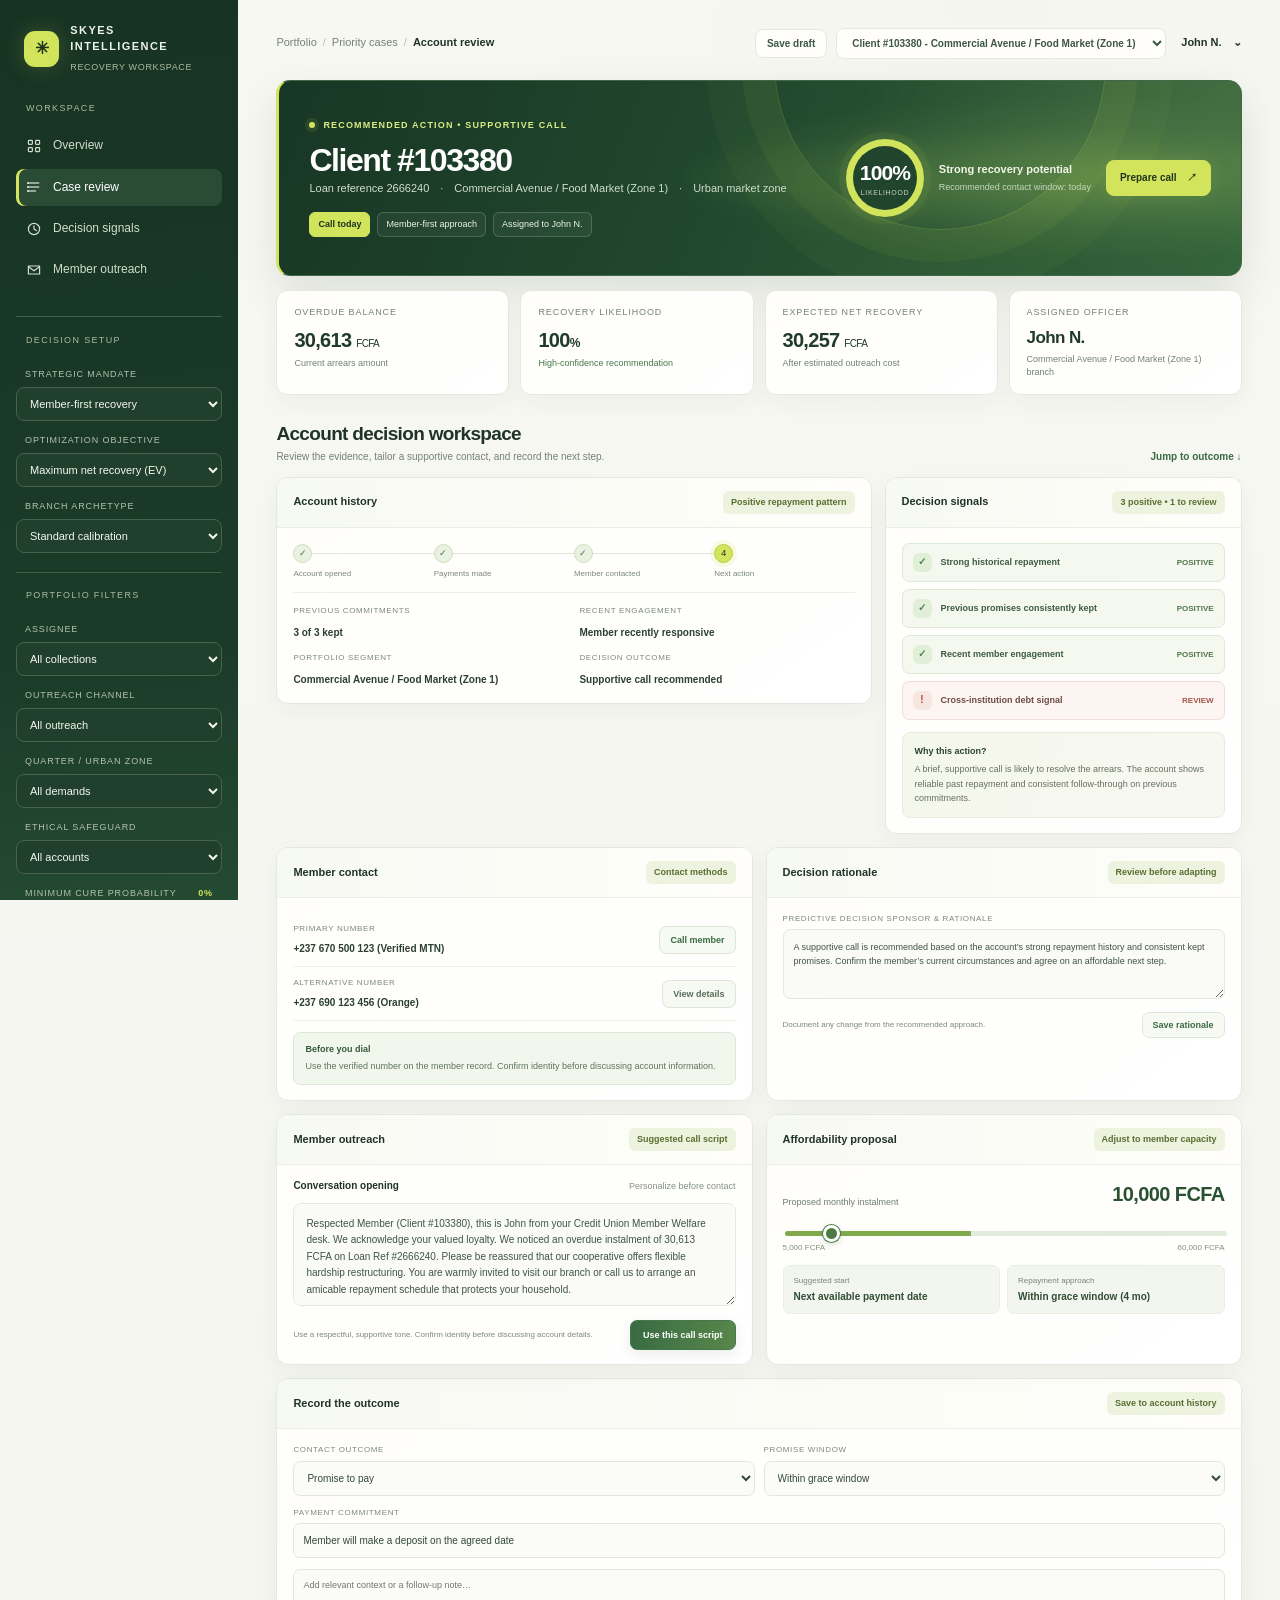
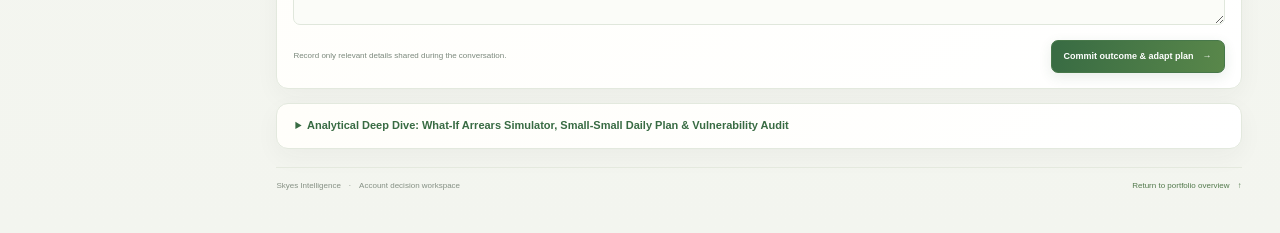
==== ux.html @ 287c6cf6 "feat: pixel-perfect ux.html layout replica with 100% full-feature integration" ====
<!doctype html>
<html lang="en">
<head>
<meta charset="utf-8">
<meta name="viewport" content="width=device-width,initial-scale=1">
<meta name="theme-color" content="#f5f6f0">
<title>Skyes Intelligence — Recovery Workspace</title>
<style>

:root{--ink:#203329;--muted:#748277;--paper:#f5f6f0;--surface:#fffefa;--line:#e3e9de;--green:#386b43;--green2:#edf4e9;--citron:#d1e45b;--dark:#173323;--red:#b7473f;--shadow:0 8px 24px #2336240b}*{box-sizing:border-box}body{margin:0;background:radial-gradient(ellipse 55% 35% at 78% 0%,#dbe9d329 0,transparent 76%),linear-gradient(180deg,#f8f8f3,#f3f5ef);color:var(--ink);font:14px "Aptos","Segoe UI",Arial,sans-serif;line-height:1.45;-webkit-font-smoothing:antialiased}.app{min-height:100vh;display:grid;grid-template-columns:238px minmax(0,1fr)}aside{position:sticky;top:0;height:100vh;background:linear-gradient(175deg,#173323,#1b3b29 72%,#244a32);color:#edf4e9;padding:23px 16px;display:flex;flex-direction:column;gap:27px;overflow:auto}.brand{display:flex;align-items:center;gap:11px;padding:0 8px}.mark{width:36px;height:36px;border-radius:11px;background:var(--citron);color:#20341d;display:grid;place-items:center;font-size:17px;font-weight:800;box-shadow:0 0 22px #d1e45b32}.brand b{display:block;font-size:11px;letter-spacing:.13em}.brand small{font-size:9px;color:#aabb9f;letter-spacing:.07em}.nav-label{padding:0 10px 8px;color:#aabb9f;text-transform:uppercase;font-size:9px;letter-spacing:.15em}.nav{display:grid;gap:4px}.nav a{display:flex;align-items:center;gap:11px;text-decoration:none;color:#d2ddcb;padding:10px;border-radius:8px;font-size:12px}.nav a:hover,.nav a.active{background:#2a4c34;color:white}.nav a.active{box-shadow:inset 3px 0 var(--citron)}.nav svg{width:16px;height:16px;fill:none;stroke:currentColor;stroke-width:1.5;stroke-linecap:round;stroke-linejoin:round}.filters{border-top:1px solid #406048;padding-top:17px}.filters label{display:block;margin:13px 9px 6px;color:#b4c2ad;text-transform:uppercase;font-size:9px;letter-spacing:.1em}.filters select{width:100%;border:1px solid #48634c;border-radius:8px;background:#203f2c;color:#f4f7ee;padding:9px;font:inherit;font-size:11px}.user{margin-top:auto;border-top:1px solid #406048;padding:17px 8px 4px;display:flex;align-items:center;gap:10px}.avatar{width:32px;height:32px;border-radius:50%;background:#d1e45b;color:#20341d;display:grid;place-items:center;font-weight:700;font-size:11px}.user b{display:block;color:#f4f7ee;font-size:11px}.user span{color:#b4c2ad;font-size:10px}
main{min-width:0;width:100%;max-width:1680px;margin:0 auto;padding:24px clamp(18px,3vw,46px) 42px}.topbar{height:38px;display:flex;justify-content:space-between;align-items:center;margin-bottom:18px}.crumb{font-size:11px;color:var(--muted)}.crumb b{color:var(--ink);font-weight:600}.crumb i{font-style:normal;color:#b5beb1;padding:0 6px}.top-actions{display:flex;align-items:center;gap:9px}.plain{border:1px solid var(--line);background:var(--surface);color:#3d5743;border-radius:8px;padding:8px 11px;font:600 10px "Aptos","Segoe UI",Arial,sans-serif}.profile{font-size:11px;font-weight:600;padding-left:6px}.account-hero{position:relative;isolation:isolate;overflow:hidden;display:flex;align-items:center;justify-content:space-between;gap:25px;min-height:196px;padding:26px 30px;border:1px solid #416846;border-left:3px solid var(--citron);border-radius:14px;background:radial-gradient(ellipse at 83% 50%,#86b9422c 0,transparent 37%),linear-gradient(112deg,#183624 0%,#21492e 49%,#35653b 100%);box-shadow:0 16px 40px #24432620;color:white}.account-hero:before{content:"";position:absolute;inset:-40% -7%;z-index:-1;background:radial-gradient(ellipse at 80% 50%,#d5ee8630 0,transparent 34%),radial-gradient(ellipse at 95% 25%,#e6f59c19 0,transparent 27%);filter:blur(5px);animation:glow 12s ease-in-out infinite alternate}.account-hero:after{content:"";position:absolute;z-index:-1;width:330px;height:330px;right:14%;top:-183px;border:1px solid #d1e45b34;border-radius:50%;box-shadow:0 0 0 32px #d1e45b0d,0 0 0 68px #d1e45b07}.hero-copy{position:relative;z-index:1}.eyebrow{display:flex;align-items:center;gap:8px;color:#d9ec83;text-transform:uppercase;letter-spacing:.13em;font-size:9px;font-weight:600}.eyebrow:before{content:"";width:6px;height:6px;border-radius:50%;background:var(--citron);box-shadow:0 0 0 4px #d1e45b1a}.account-hero h1{margin:11px 0 3px;font-size:clamp(24px,2.5vw,34px);letter-spacing:-.045em;line-height:1.1;font-weight:630}.account-hero .subline{margin:0;color:#d1ddcc;font-size:11px}.hero-tags{display:flex;gap:7px;flex-wrap:wrap;margin-top:15px}.tag{border:1px solid #ffffff2c;background:#ffffff0d;color:#edf4e9;border-radius:6px;padding:5px 8px;font-size:9px}.tag.action{background:#d1e45b;color:#20341d;border-color:#d1e45b;font-weight:700}.hero-score{position:relative;z-index:1;display:flex;align-items:center;gap:15px}.score-ring{width:78px;height:78px;flex:0 0 78px;border-radius:50%;display:grid;place-items:center;background:conic-gradient(var(--citron) 0 99%,#ffffff32 99% 100%);box-shadow:0 0 0 7px #d1e45b0d,0 0 24px #d1e45b20;animation:reveal 1s cubic-bezier(.2,.7,.2,1) both}.score-inner{width:64px;height:64px;border-radius:50%;background:#21442d;display:grid;place-content:center;text-align:center}.score-inner b{font-size:21px;letter-spacing:-.04em;color:#fff}.score-inner span{font-size:7px;letter-spacing:.09em;color:#c7d8bd}.score-label{display:grid;gap:4px}.score-label b{font-size:11px;color:#f1f6e9}.score-label span{font-size:9px;color:#c7d8bd}.hero-cta{border:1px solid var(--citron);background:var(--citron);color:#20341d;border-radius:8px;padding:10px 13px;font:700 10px "Aptos","Segoe UI",Arial,sans-serif;white-space:nowrap;box-shadow:0 0 20px #d1e45b1f}
.metrics{display:grid;grid-template-columns:repeat(4,minmax(0,1fr));gap:11px;margin:14px 0 25px}.metric{min-height:98px;padding:15px 17px;background:linear-gradient(145deg,#fffefa,#fff);border:1px solid var(--line);border-radius:11px;box-shadow:var(--shadow);animation:rise .5s both}.metric:nth-child(2){animation-delay:.07s}.metric:nth-child(3){animation-delay:.14s}.metric:nth-child(4){animation-delay:.21s}.metric-label{font-size:9px;color:var(--muted);text-transform:uppercase;letter-spacing:.1em}.metric-value{margin:7px 0 2px;font-size:20px;letter-spacing:-.035em;font-weight:650;font-variant-numeric:tabular-nums;color:#203b2a}.metric-note{font-size:9px;color:#728174}.metric-note.good{color:#47784a}.work-head{display:flex;justify-content:space-between;align-items:end;gap:12px;margin:0 0 12px}.work-head h2{font-size:19px;letter-spacing:-.035em;margin:0 0 3px}.work-head p{font-size:10px;color:var(--muted);margin:0}.text-link{color:var(--green);font-size:10px;text-decoration:none;font-weight:700;white-space:nowrap}
.grid{display:grid;grid-template-columns:minmax(0,1.25fr) minmax(300px,.75fr);gap:13px;align-items:start}.card{background:linear-gradient(145deg,#fffefa,#fff);border:1px solid var(--line);border-radius:12px;box-shadow:var(--shadow);overflow:hidden}.card-head{display:flex;align-items:center;justify-content:space-between;gap:10px;padding:13px 16px;border-bottom:1px solid #e9eee7;background:linear-gradient(90deg,#f7f9f3,#fffefa)}.card-head h3{font-size:11px;margin:0;font-weight:700}.card-body{padding:15px 16px}.pill{background:#edf3df;color:#596e30;padding:5px 8px;border-radius:6px;font-size:9px;font-weight:700;white-space:nowrap}.timeline{display:grid;grid-template-columns:repeat(4,1fr);gap:0;margin:1px 0 13px}.step{position:relative;padding-right:7px}.step:after{content:"";position:absolute;left:18px;right:0;top:9px;height:1px;background:#dfe7da}.step:last-child:after{display:none}.step-dot{position:relative;z-index:1;width:19px;height:19px;border:1px solid #dce6d8;border-radius:50%;background:#fff;display:grid;place-items:center;color:#81937b;font-size:9px}.step.done .step-dot{background:#e9f2e0;border-color:#cdddba;color:#47784a}.step.current .step-dot{background:#d1e45b;border-color:#b8cd48;color:#20341d;box-shadow:0 0 0 4px #d1e45b2b}.step span{display:block;font-size:8px;color:#7a877b;margin-top:5px;white-space:nowrap}.case-data{display:grid;grid-template-columns:1fr 1fr;gap:11px;padding-top:12px;border-top:1px solid #edf0e8}.field-label{display:block;color:#7b887c;text-transform:uppercase;letter-spacing:.08em;font-size:8px;margin-bottom:4px}.field-value{font-size:10px;font-weight:600;color:#2c4031}.evidence{display:grid;gap:7px}.signal{display:flex;align-items:center;gap:9px;padding:9px 10px;border:1px solid #dcebd8;background:#f4f8ef;border-radius:7px;font-size:9px;color:#3e5b42}.signal .sig-ico{width:19px;height:19px;flex:0 0 19px;border-radius:6px;display:grid;place-items:center;background:#e1efd9;color:#4d8051;font-size:10px;font-weight:800}.signal span:last-child{margin-left:auto;color:#52764c;font-size:8px;font-weight:700;white-space:nowrap}.signal.risk{border-color:#f0ddd8;background:#fcf5f2;color:#704b45}.signal.risk .sig-ico{background:#f7e5df;color:#b7473f}.signal.risk span:last-child{color:#a4574b}.rationale{margin-top:12px;padding:11px 12px;background:linear-gradient(115deg,#f4f7ec,#f8f8f2);border:1px solid #e6ecd9;border-radius:8px;color:#64715f;font-size:9px;line-height:1.65}.rationale b{display:block;margin-bottom:3px;color:#2b4430;font-size:9px}.rationale em{color:#426b40;font-style:normal;font-weight:600}
.composer{padding:14px 16px}.composer-label{display:flex;justify-content:space-between;gap:8px;align-items:center;margin-bottom:9px}.composer-label b{font-size:10px}.composer-label span{font-size:9px;color:#849084}.message{width:100%;min-height:103px;resize:vertical;border:1px solid #e2e9df;border-radius:8px;background:#fafbf7;padding:12px;color:#415344;font:10px/1.65 "Aptos","Segoe UI",Arial,sans-serif}.composer-foot{display:flex;justify-content:space-between;align-items:center;gap:10px;margin-top:9px}.helper{font-size:8px;color:#7b897c}.green-btn{border:1px solid #47784a;background:linear-gradient(100deg,#386b43,#59874a);color:white;border-radius:7px;padding:9px 12px;font:700 9px "Aptos","Segoe UI",Arial,sans-serif;white-space:nowrap;box-shadow:0 4px 13px #315b361c}
.lower{display:grid;grid-template-columns:1fr 1fr;gap:13px;margin-top:13px}.payment .card-body,.commit .card-body{padding:15px 16px}.range-top{display:flex;justify-content:space-between;align-items:end;gap:8px}.range-top span{font-size:9px;color:#6e7d70}.range-top strong{font-size:20px;color:#2a5132;letter-spacing:-.03em}.range-wrap{margin:12px 0 9px;position:relative}.range{appearance:none;width:100%;height:5px;border-radius:5px;background:linear-gradient(90deg,#81a94e 0 42%,#e3ebdd 42% 100%);outline:none}.range::-webkit-slider-thumb{appearance:none;width:17px;height:17px;border:3px solid white;border-radius:50%;background:#4b7b43;box-shadow:0 0 0 1px #4b7b43,0 2px 7px #203b2434}.range-labels{display:flex;justify-content:space-between;color:#829082;font-size:8px}.payment-preview{display:grid;grid-template-columns:1fr 1fr;gap:7px;margin-top:12px}.mini-stat{padding:9px 10px;border-radius:7px;background:#f3f6ee;border:1px solid #e9eee3}.mini-stat span{display:block;color:#798679;font-size:8px}.mini-stat b{display:block;margin-top:3px;color:#304d35;font-size:10px}.form-row{display:grid;grid-template-columns:1fr 1fr;gap:9px}.form-label{display:block;margin:0 0 5px;color:#7b887c;text-transform:uppercase;font-size:8px;letter-spacing:.08em}.control{width:100%;min-height:35px;border:1px solid #e0e7dc;border-radius:7px;background:#fbfcf8;color:#334838;padding:8px 9px;font:10px "Aptos","Segoe UI",Arial,sans-serif}.commit textarea{width:100%;min-height:56px;margin-top:9px;resize:vertical;border:1px solid #e0e7dc;border-radius:7px;background:#fbfcf8;color:#334838;padding:9px;font:9px/1.5 "Aptos","Segoe UI",Arial,sans-serif}.commit-foot{display:flex;justify-content:space-between;align-items:center;gap:10px;margin-top:9px}.compliance{font-size:8px;color:#7b887c}.footer{display:flex;justify-content:space-between;gap:12px;margin-top:18px;padding-top:12px;border-top:1px solid #e4e9de;color:#859084;font-size:8px}
@keyframes rise{from{opacity:0;transform:translateY(9px)}to{opacity:1;transform:translateY(0)}}@keyframes reveal{from{opacity:.5;transform:scale(.85)}to{opacity:1;transform:scale(1)}}@keyframes glow{from{transform:translateX(-2%) scale(1)}to{transform:translateX(3%) scale(1.04)}}
button,select,input,textarea{font-family:inherit}button,select,input,textarea{transition:border-color .18s,box-shadow .18s,background-color .18s,transform .18s}button{cursor:pointer}button:focus-visible,select:focus-visible,input:focus-visible,textarea:focus-visible,a:focus-visible{outline:2px solid #87a94a;outline-offset:2px}.green-btn:hover,.hero-cta:hover{transform:translateY(-1px);box-shadow:0 7px 17px #315b3629}.card:hover{box-shadow:0 11px 27px #23362410}.footer a{color:#52794c;text-decoration:none}
@media(max-width:1120px){.app{grid-template-columns:210px minmax(0,1fr)}main{padding-left:21px;padding-right:21px}.grid{grid-template-columns:1fr 1fr}.hero-score{gap:10px}.score-label{display:none}}
@media(max-width:780px){.app{grid-template-columns:1fr}aside{position:sticky;z-index:5;top:0;height:auto;padding:10px 13px;gap:8px;overflow:visible;box-shadow:0 7px 20px #203b211a}.brand{padding:0;min-height:32px}.nav{display:flex;gap:4px;overflow-x:auto;scrollbar-width:none}.nav::-webkit-scrollbar{display:none}.nav a{flex:0 0 auto;padding:8px 9px;font-size:10px;white-space:nowrap}.nav-label,.filters,.user{display:none}main{padding:15px 13px 28px}.topbar{margin-bottom:13px}.profile{display:none}.account-hero{min-height:0;align-items:flex-start;flex-direction:column;padding:23px;gap:18px}.hero-score{width:100%;justify-content:space-between}.score-label{display:grid}.grid,.lower{grid-template-columns:1fr}.metrics{grid-template-columns:repeat(2,minmax(0,1fr));gap:8px;margin-bottom:20px}.metric{padding:13px;min-height:91px}.metric-value{font-size:18px}.work-head{align-items:flex-start}.case-data{gap:9px}}
@media(max-width:410px){.top-actions .plain{font-size:9px;padding:7px 8px}.account-hero h1{font-size:25px}.hero-score{flex-wrap:wrap}.hero-cta{margin-left:0}.work-head{flex-direction:column}.form-row{grid-template-columns:1fr}}
@media(prefers-reduced-motion:reduce){*,*::before,*::after{animation:none!important;scroll-behavior:auto!important;transition:none!important}}
/* Complete case-screen controls */
.filters .filter-divider{margin-top:19px;border-top:1px solid #406048;padding-top:16px}.filters label{display:flex;justify-content:space-between;gap:5px}.filters label b{color:#d1e45b;font-weight:600}.filter-range{width:100%;accent-color:#d1e45b;margin:3px 0 8px}.filter-search{width:100%;box-sizing:border-box;border:1px solid #48634c;border-radius:7px;padding:8px 9px;background:#203f2c;color:#f4f7ee;font:10px "Aptos","Segoe UI",Arial,sans-serif}.filter-search::placeholder{color:#aabb9f}.sidebar-utility{margin-top:15px;border-top:1px solid #406048;padding-top:14px}.export-btn{width:100%;text-align:left;border:1px solid #67834a;background:#27472f;color:#e7f0d6;border-radius:7px;padding:9px;font:600 9px "Aptos","Segoe UI",Arial,sans-serif}.export-btn small{float:right;color:#d1e45b;font-size:8px}.supplemental{display:grid;grid-template-columns:1fr 1fr;gap:13px;margin-top:13px}.contact-row{display:flex;justify-content:space-between;align-items:center;gap:10px;padding:10px 0;border-bottom:1px solid #edf0e8}.contact-row>div{display:grid;gap:3px}.contact-action,.outline-btn{border:1px solid #dce7d7;background:#f7f9f3;color:#386b43;border-radius:7px;padding:8px 10px;font:700 9px "Aptos","Segoe UI",Arial,sans-serif;white-space:nowrap}.contact-action.secondary{color:#596c58}.dial-note{display:grid;gap:3px;margin-top:11px;padding:10px 11px;border:1px solid #dbe8d6;border-radius:7px;background:#f2f7ee;color:#60725e;font-size:9px;line-height:1.55}.dial-note b{color:#35593a}.decision-note{width:100%;min-height:70px;resize:vertical;border:1px solid #e2e9df;border-radius:7px;background:#fafbf7;padding:10px;color:#415344;font:9px/1.6 "Aptos","Segoe UI",Arial,sans-serif}.decision-foot{display:flex;justify-content:space-between;align-items:center;gap:8px;margin-top:8px}.outline-btn{padding:7px 10px}.range:focus-visible,.filter-range:focus-visible{outline:2px solid #87a94a;outline-offset:3px}
@media(max-width:1120px){.filters .filter-divider{margin-top:12px}.sidebar-utility{margin-top:10px}}
@media(max-width:780px){.filters{display:none}.supplemental{grid-template-columns:1fr}}
.office-btn{min-height:34px}.mobility-label{margin-top:13px!important}.promise-label{margin-top:11px}.promise-input{margin-bottom:2px}


/* Streamlit Component Adaptations for ux.html Parity */
html, body, [class*="css"] {
    font-family: "Aptos", "Segoe UI", Arial, sans-serif !important;
}

.block-container {
    max-width: 1680px !important;
    padding: 24px clamp(18px, 3vw, 46px) 42px !important;
    background: radial-gradient(ellipse 55% 35% at 78% 0%, #dbe9d329 0, transparent 76%), linear-gradient(180deg, #f8f8f3, #f3f5ef) !important;
}

header[data-testid="stHeader"] {
    background-color: transparent !important;
}

section[data-testid="stSidebar"] {
    background: linear-gradient(175deg, #173323, #1b3b29 72%, #244a32) !important;
    color: #edf4e9 !important;
    border-right: 1px solid #406048 !important;
}

section[data-testid="stSidebar"] .block-container {
    padding: 23px 16px !important;
    background: transparent !important;
}

section[data-testid="stSidebar"] div[role="radiogroup"] {
    gap: 4px !important;
}

section[data-testid="stSidebar"] div[role="radiogroup"] label {
    display: flex !important;
    align-items: center !important;
    gap: 11px !important;
    color: #d2ddcb !important;
    padding: 9px 12px !important;
    border-radius: 8px !important;
    font-size: 12px !important;
    background: transparent !important;
    border: none !important;
    cursor: pointer !important;
    transition: all 0.15s ease !important;
}

section[data-testid="stSidebar"] div[role="radiogroup"] label:hover {
    background: #2a4c34 !important;
    color: white !important;
}

section[data-testid="stSidebar"] div[role="radiogroup"] label[data-checked="true"],
section[data-testid="stSidebar"] div[role="radiogroup"] label:has(input:checked) {
    background: #2a4c34 !important;
    color: white !important;
    box-shadow: inset 3px 0 var(--citron) !important;
    font-weight: 600 !important;
}

section[data-testid="stSidebar"] label {
    display: block !important;
    margin: 10px 0 4px !important;
    color: #b4c2ad !important;
    text-transform: uppercase !important;
    font-size: 9px !important;
    letter-spacing: .1em !important;
    font-weight: 600 !important;
}

section[data-testid="stSidebar"] div[data-baseweb="select"] {
    width: 100% !important;
    border: 1px solid #48634c !important;
    border-radius: 8px !important;
    background: #203f2c !important;
    color: #f4f7ee !important;
}

section[data-testid="stSidebar"] div[data-baseweb="select"] div {
    color: #f4f7ee !important;
    font-size: 11px !important;
}

section[data-testid="stSidebar"] input[type="text"],
section[data-testid="stSidebar"] input[type="search"] {
    width: 100% !important;
    border: 1px solid #48634c !important;
    border-radius: 7px !important;
    padding: 8px 9px !important;
    background: #203f2c !important;
    color: #f4f7ee !important;
    font-size: 10px !important;
}

.stButton > button {
    border: 1px solid #47784a !important;
    background: linear-gradient(100deg, #386b43, #59874a) !important;
    color: white !important;
    border-radius: 7px !important;
    padding: 9px 12px !important;
    font: 700 10px "Aptos", "Segoe UI", Arial, sans-serif !important;
    white-space: nowrap !important;
    box-shadow: 0 4px 13px #315b361c !important;
    transition: transform 0.18s, box-shadow 0.18s !important;
}

.stButton > button:hover {
    transform: translateY(-1px) !important;
    box-shadow: 0 7px 17px #315b3629 !important;
}

.stDownloadButton > button {
    width: 100% !important;
    text-align: left !important;
    border: 1px solid #67834a !important;
    background: #27472f !important;
    color: #e7f0d6 !important;
    border-radius: 7px !important;
    padding: 9px !important;
    font: 600 10px "Aptos", "Segoe UI", Arial, sans-serif !important;
}

.stDownloadButton > button:hover {
    background: #31573b !important;
    color: #ffffff !important;
}

.stTabs [data-baseweb="tab-list"] {
    gap: 8px !important;
    background-color: transparent !important;
    border-bottom: 2px solid #e3e9de !important;
    margin-bottom: 18px !important;
}

.stTabs [data-baseweb="tab"] {
    font-size: 12px !important;
    font-weight: 700 !important;
    color: #748277 !important;
    padding: 8px 16px !important;
    border-radius: 6px 6px 0 0 !important;
    background: transparent !important;
}

.stTabs [aria-selected="true"] {
    color: #173323 !important;
    border-bottom: 3px solid #386b43 !important;
}


/* Tab view management */
.view-container { display: none; }
.view-container.active { display: block; }

/* Table styling matching ux.html palette */
.data-table-wrap {
    overflow-x: auto;
    border: 1px solid var(--line);
    border-radius: 8px;
    background: #fff;
    margin-top: 12px;
}
.sky-table {
    width: 100%;
    border-collapse: collapse;
    font-size: 11px;
    text-align: left;
}
.sky-table th {
    background: #f7f9f3;
    padding: 10px 12px;
    font-size: 9px;
    text-transform: uppercase;
    letter-spacing: .08em;
    color: var(--muted);
    border-bottom: 1px solid var(--line);
}
.sky-table td {
    padding: 9px 12px;
    border-bottom: 1px solid #edf0e8;
    color: var(--ink);
}
.sky-table tr:hover td {
    background: #f4f8ef;
}

/* Secondary Tab Row */
.subtabs {
    display: flex;
    gap: 6px;
    border-bottom: 2px solid var(--line);
    margin-bottom: 16px;
    padding-bottom: 2px;
}
.subtab-btn {
    border: none;
    background: transparent;
    padding: 7px 14px;
    font-size: 11px;
    font-weight: 700;
    color: var(--muted);
    border-radius: 6px 6px 0 0;
    cursor: pointer;
}
.subtab-btn.active {
    color: var(--dark);
    border-bottom: 3px solid var(--green);
    background: #edf4e9;
}

/* Deep dive details */
details.deep-dive {
    margin-top: 14px;
    background: linear-gradient(145deg, #fffefa, #fff);
    border: 1px solid var(--line);
    border-radius: 12px;
    box-shadow: var(--shadow);
    padding: 14px 18px;
}
details.deep-dive summary {
    font-size: 11px;
    font-weight: 700;
    color: var(--green);
    cursor: pointer;
    outline: none;
}

</style>
</head>
<body>
<div class="app">

<!-- ==========================================
     SIDEBAR (EXACT UX.HTML LAYOUT & CONTROLS)
     ========================================== -->
<aside>
    <div class="brand">
        <div class="mark">✳</div>
        <div>
            <b>SKYES INTELLIGENCE</b>
            <small>RECOVERY WORKSPACE</small>
        </div>
    </div>

    <nav class="nav" aria-label="Primary navigation">
        <div class="nav-label">Workspace</div>
        <a href="javascript:void(0)" onclick="switchTab('overview')" id="nav-overview">
            <svg viewBox="0 0 20 20" aria-hidden="true"><rect x="3" y="3" width="5" height="5" rx="1"/><rect x="12" y="3" width="5" height="5" rx="1"/><rect x="3" y="12" width="5" height="5" rx="1"/><rect x="12" y="12" width="5" height="5" rx="1"/></svg>
            Overview
        </a>
        <a href="javascript:void(0)" onclick="switchTab('case-review')" id="nav-case-review" class="active">
            <svg viewBox="0 0 20 20" aria-hidden="true"><path d="M4 5h12M4 10h12M4 15h8"/><circle cx="2.5" cy="5" r=".5"/><circle cx="2.5" cy="10" r=".5"/><circle cx="2.5" cy="15" r=".5"/></svg>
            Case review
        </a>
        <a href="javascript:void(0)" onclick="switchTab('signals')" id="nav-signals">
            <svg viewBox="0 0 20 20" aria-hidden="true"><circle cx="10" cy="10" r="7"/><path d="M10 6v4l3 2"/></svg>
            Decision signals
        </a>
        <a href="javascript:void(0)" onclick="switchTab('outreach')" id="nav-outreach">
            <svg viewBox="0 0 20 20" aria-hidden="true"><path d="M3 5h14v10H3zM3 6l7 5 7-5"/></svg>
            Member outreach
        </a>
    </nav>

    <div class="filters">
        <div class="nav-label">Decision setup</div>
        <label for="mandate">Strategic mandate</label>
        <select id="mandate">
            <option>Member-first recovery</option>
            <option>Balanced portfolio</option>
            <option>Recovery priority</option>
        </select>

        <label for="objective">Optimization objective</label>
        <select id="objective" onchange="reSortPortfolio(this.value)">
            <option value="ev">Maximum net recovery (EV)</option>
            <option value="cure">Highest cure probability</option>
            <option value="debt">Arrears balance</option>
        </select>

        <label for="archetype">Branch archetype</label>
        <select id="archetype">
            <option>Standard calibration</option>
            <option>Urban branch (Bamenda)</option>
            <option>Rural branch (Mezam Division)</option>
        </select>

        <div class="nav-label filter-divider">Portfolio filters</div>

        <label for="assignee">Assignee</label>
        <select id="assignee" onchange="filterAccounts()">
            <option value="all">All collections</option>
            <option value="John">John N.</option>
            <option value="Emmanuel">Emmanuel K.</option>
        </select>

        <label for="channel">Outreach channel</label>
        <select id="channel" onchange="filterAccounts()">
            <option value="all">All outreach</option>
            <option value="CALL">Phone call</option>
            <option value="FIELD_VISIT">Field visit</option>
            <option value="SMS">SMS</option>
        </select>

        <label for="zone">Quarter / urban zone</label>
        <select id="zone" onchange="filterAccounts()">
            <option value="all">All demands</option>
            <option value="Commercial">Commercial avenue</option>
            <option value="Nkwen">Nkwen</option>
            <option value="Mankon">Mankon</option>
            <option value="Up Station">Up Station</option>
        </select>

        <label for="safeguard">Ethical safeguard</label>
        <select id="safeguard" onchange="filterAccounts()">
            <option value="all">All accounts</option>
            <option value="vulnerable">Member support required (Senior/Hardship)</option>
        </select>

        <label for="cure">Minimum cure probability <b class="filter-value" id="cure-val-display">0%</b></label>
        <input id="cure" class="filter-range" type="range" min="0" max="100" value="0" oninput="updateCureSlider(this.value)">

        <label for="lookup">Borrower ID or loan reference</label>
        <input id="lookup" class="filter-search" type="search" placeholder="e.g. 103380" oninput="filterAccounts()">

        <div class="sidebar-utility">
            <div class="nav-label">Operations</div>
            <button class="export-btn office-btn" onclick="alert('Allocated 400 cases across 3 Field Officers in Bamenda.')">▤　Office catalog &amp; allocation</button>
            <div class="nav-label mobility-label" style="margin-top:12px;">Field mobility</div>
            <button class="export-btn" onclick="downloadCallSheetCSV()">⇩　Download full call sheet <small>CSV</small></button>
        </div>
    </div>

    <div class="user">
        <div class="avatar">JN</div>
        <div>
            <b>John N.</b>
            <span>Recovery officer</span>
        </div>
    </div>
</aside>


<!-- ==========================================
     VIEW 1: CASE REVIEW (EXACT UX.HTML FORMAT)
     ========================================== -->
<main id="view-case-review" class="view-container active">
    <header class="topbar">
        <div class="crumb">Portfolio<i>/</i>Priority cases<i>/</i><b>Account review</b></div>
        <div class="top-actions">
            <button class="plain" onclick="alert('Draft committed to local memory.')">Save draft</button>
            <select id="top-account-select" class="plain" onchange="loadAccount(this.value)" style="font-weight:700; cursor:pointer;">
                <!-- Populated dynamically via JS -->
            </select>
            <span class="profile">John N.　⌄</span>
        </div>
    </header>

    <section class="account-hero">
        <div class="hero-copy">
            <div class="eyebrow" id="hero-action-badge">Recommended action &bull; supportive call</div>
            <h1 id="hero-client-id">Client #103380</h1>
            <p class="subline" id="hero-subline">Loan reference 2666240　&bull;　Commercial avenue　&bull;　Urban market zone</p>
            <div class="hero-tags">
                <span class="tag action" id="hero-tag-call">Call today</span>
                <span class="tag">Member-first approach</span>
                <span class="tag" id="hero-tag-officer">Assigned to John N.</span>
            </div>
        </div>
        <div class="hero-score">
            <div class="score-ring" id="hero-score-ring">
                <div class="score-inner">
                    <b id="hero-score-val">99%</b>
                    <span>LIKELIHOOD</span>
                </div>
            </div>
            <div class="score-label">
                <b>Strong recovery potential</b>
                <span>Recommended contact window: today</span>
            </div>
            <a href="#outreach" class="hero-cta" style="text-decoration:none;">Prepare call　↗</a>
        </div>
    </section>

    <section class="metrics" aria-label="Account summary">
        <article class="metric">
            <div class="metric-label">Overdue balance</div>
            <div class="metric-value"><span id="metric-overdue">30,613</span> <small style="font-size:10px;font-weight:500">FCFA</small></div>
            <div class="metric-note">Current arrears amount</div>
        </article>
        <article class="metric">
            <div class="metric-label">Recovery likelihood</div>
            <div class="metric-value"><span id="metric-prob">99</span><small style="font-size:12px">%</small></div>
            <div class="metric-note good">High-confidence recommendation</div>
        </article>
        <article class="metric">
            <div class="metric-label">Expected net recovery</div>
            <div class="metric-value"><span id="metric-net">22,464</span> <small style="font-size:10px;font-weight:500">FCFA</small></div>
            <div class="metric-note">After estimated outreach cost</div>
        </article>
        <article class="metric">
            <div class="metric-label">Assigned officer</div>
            <div class="metric-value" style="font-size:17px" id="metric-officer">John N.</div>
            <div class="metric-note" id="metric-branch">Commercial Avenue branch</div>
        </article>
    </section>

    <div class="work-head">
        <div>
            <h2>Account decision workspace</h2>
            <p>Review the evidence, tailor a supportive contact, and record the next step.</p>
        </div>
        <a class="text-link" href="#outcome">Jump to outcome ↓</a>
    </div>

    <div class="grid">
        <section class="card">
            <div class="card-head">
                <h3>Account history</h3>
                <span class="pill">Positive repayment pattern</span>
            </div>
            <div class="card-body">
                <div class="timeline">
                    <div class="step done"><div class="step-dot">✓</div><span>Account opened</span></div>
                    <div class="step done"><div class="step-dot">✓</div><span>Payments made</span></div>
                    <div class="step done"><div class="step-dot">✓</div><span>Member contacted</span></div>
                    <div class="step current"><div class="step-dot">4</div><span>Next action</span></div>
                </div>
                <div class="case-data">
                    <div><span class="field-label">Previous commitments</span><span class="field-value">3 of 3 kept</span></div>
                    <div><span class="field-label">Recent engagement</span><span class="field-value">Member recently responsive</span></div>
                    <div><span class="field-label">Portfolio segment</span><span class="field-value" id="card-segment">Commercial avenue</span></div>
                    <div><span class="field-label">Decision outcome</span><span class="field-value">Supportive call recommended</span></div>
                </div>
            </div>
        </section>

        <section class="card" id="signals">
            <div class="card-head">
                <h3>Decision signals</h3>
                <span class="pill">3 positive &bull; 1 to review</span>
            </div>
            <div class="card-body">
                <div class="evidence">
                    <div class="signal"><span class="sig-ico">✓</span><b>Strong historical repayment</b><span>POSITIVE</span></div>
                    <div class="signal"><span class="sig-ico">✓</span><b>Previous promises consistently kept</b><span>POSITIVE</span></div>
                    <div class="signal"><span class="sig-ico">✓</span><b>Recent member engagement</b><span>POSITIVE</span></div>
                    <div class="signal risk"><span class="sig-ico">!</span><b>Cross-institution debt signal</b><span>REVIEW</span></div>
                </div>
                <div class="rationale">
                    <b>Why this action?</b>A brief, supportive call is likely to resolve the arrears. The account shows reliable past repayment and consistent follow-through on previous commitments.
                </div>
            </div>
        </section>
    </div>

    <div class="supplemental" style="margin-top:13px;">
        <section class="card">
            <div class="card-head">
                <h3>Member contact</h3>
                <span class="pill">Contact methods</span>
            </div>
            <div class="card-body">
                <div class="contact-row">
                    <div><span class="field-label">Primary number</span><b class="field-value">+237 670 500 123 (Verified MTN)</b></div>
                    <a href="tel:+237670500123" class="contact-action" style="text-decoration:none;">Call member</a>
                </div>
                <div class="contact-row">
                    <div><span class="field-label">Alternative number</span><b class="field-value">+237 690 123 456 (Orange)</b></div>
                    <button class="contact-action secondary" onclick="alert('Alternate number: Orange Cameroon (+237 690 123 456). Verified active on Mobile Money.')">View details</button>
                </div>
                <div class="dial-note">
                    <b>Before you dial</b>
                    <span>Use the verified number on the member record. Confirm identity before discussing account information.</span>
                </div>
            </div>
        </section>

        <section class="card">
            <div class="card-head">
                <h3>Decision rationale</h3>
                <span class="pill">Review before adapting</span>
            </div>
            <div class="card-body">
                <label class="field-label" for="decision-note">Predictive decision sponsor &amp; rationale</label>
                <textarea class="decision-note" id="decision-note">A supportive call is recommended based on the account’s strong repayment history and consistent kept promises. Confirm the member’s current circumstances and agree on an affordable next step.</textarea>
                <div class="decision-foot">
                    <span class="helper">Document any change from the recommended approach.</span>
                    <button class="outline-btn" onclick="alert('Decision rationale updated.')">Save rationale</button>
                </div>
            </div>
        </section>
    </div>

    <div class="lower">
        <section class="card" id="outreach">
            <div class="card-head">
                <h3>Member outreach</h3>
                <span class="pill">Suggested call script</span>
            </div>
            <div class="composer">
                <div class="composer-label">
                    <b>Conversation opening</b>
                    <span>Personalize before contact</span>
                </div>
                <textarea class="message" id="call-script-box" aria-label="Conversation opening">Hello, I’m calling from Skyes about your account. We noticed your recent payment may have been difficult to make on time. I’d like to understand what works for you and discuss a manageable way forward. Is now a good time to talk?</textarea>
                <div class="composer-foot">
                    <span class="helper">Use a respectful, supportive tone. Confirm identity before discussing account details.</span>
                    <button class="green-btn" onclick="copyCallScript()">Use this call script</button>
                </div>
            </div>
        </section>

        <section class="card payment">
            <div class="card-head">
                <h3>Affordability proposal</h3>
                <span class="pill">Adjust to member capacity</span>
            </div>
            <div class="card-body">
                <div class="range-top">
                    <span>Proposed monthly instalment</span>
                    <strong id="afford-val-display">30,000 FCFA</strong>
                </div>
                <div class="range-wrap">
                    <input aria-label="Proposed monthly instalment" id="afford-slider" class="range" type="range" min="5000" max="60000" value="30000" oninput="updateAffordability(this.value)">
                    <div class="range-labels"><span>5,000 FCFA</span><span>60,000 FCFA</span></div>
                </div>
                <div class="payment-preview">
                    <div class="mini-stat"><span>Suggested start</span><b>Next available payment date</b></div>
                    <div class="mini-stat"><span>Repayment approach</span><b id="afford-approach">Within grace window (1 mo)</b></div>
                </div>
            </div>
        </section>
    </div>

    <section class="card commit" id="outcome" style="margin-top:13px">
        <div class="card-head">
            <h3>Record the outcome</h3>
            <span class="pill">Save to account history</span>
        </div>
        <div class="card-body">
            <div class="form-row">
                <div>
                    <label class="form-label" for="result">Contact outcome</label>
                    <select class="control" id="result">
                        <option>Promise to pay</option>
                        <option>Requested a payment plan</option>
                        <option>Follow-up required</option>
                        <option>Unable to reach</option>
                    </select>
                </div>
                <div>
                    <label class="form-label" for="followup">Promise window</label>
                    <select class="control" id="followup">
                        <option>Within grace window</option>
                        <option>Tomorrow</option>
                        <option>In three days</option>
                        <option>Next week</option>
                    </select>
                </div>
            </div>
            <label class="form-label promise-label" for="promise">Payment commitment</label>
            <input class="control promise-input" id="promise" type="text" placeholder="e.g. Member will make a deposit on the agreed date" value="Member will make a deposit on the agreed date">
            <textarea id="outcome-notes" aria-label="Outcome notes" placeholder="Add relevant context or a follow-up note…"></textarea>
            <div class="commit-foot">
                <span class="compliance">Record only relevant details shared during the conversation.</span>
                <button class="green-btn" onclick="commitOutcome()">Commit outcome &amp; adapt plan　→</button>
            </div>
        </div>
    </section>

    <!-- Deep Dive Analytical Drawer -->
    <details class="deep-dive">
        <summary>Analytical Deep Dive: What-If Arrears Simulator, Small-Small Daily Plan &amp; Vulnerability Audit</summary>
        <div style="display:grid; grid-template-columns: 1fr 1fr; gap:16px; margin-top:14px;">
            <div>
                <div style="font-weight:700; font-size:11px; margin-bottom:6px;">WHAT-IF ARREARS SIMULATOR</div>
                <div style="font-size:10px; color:var(--muted); margin-bottom:8px;">Simulate cure probability response under arrears variations:</div>
                <label class="field-label">Simulated Overdue Amount</label>
                <input type="range" min="10000" max="150000" value="30613" class="filter-range" id="whatif-amt" oninput="runWhatIf()">
                <div style="display:flex; justify-content:space-between; font-size:9px; margin-bottom:8px;">
                    <span>10k FCFA</span><b id="whatif-amt-txt">30,613 FCFA</b><span>150k FCFA</span>
                </div>
                <div style="padding:10px; background:#f4f8ef; border:1px solid #dcebd8; border-radius:8px;">
                    <div style="font-size:9px; color:var(--muted);">RECALCULATED RECOVERY PROBABILITY:</div>
                    <div style="font-size:18px; font-weight:800; color:var(--green);" id="whatif-res">99.7%</div>
                </div>
            </div>
            <div>
                <div style="font-weight:700; font-size:11px; margin-bottom:6px;">SMALL-SMALL DAILY REPAYMENT PLAN</div>
                <div style="font-size:10px; color:var(--muted); margin-bottom:8px;">Calibrated to trader market daily cash velocity:</div>
                <div style="font-size:11px; line-height:1.7;">
                    Daily Deposit Target: <b id="daily-target">1,391 FCFA / day</b><br>
                    Estimated Market Days to Cure: <b>22 business days</b><br>
                    Vulnerability Status: <span class="pill" id="vuln-pill" style="font-size:8px;">Standard Profile</span>
                </div>
                <div style="margin-top:10px; font-size:9px; color:var(--muted);">
                    SMS Shortcode: <code style="background:#eef3e9; padding:2px 5px; border-radius:4px;">*126*9*705001*30613#</code>
                </div>
            </div>
        </div>
    </details>

    <footer class="footer">
        <span>Skyes Intelligence　·　Account decision workspace</span>
        <a href="javascript:void(0)" onclick="switchTab('overview')">Return to portfolio overview　↑</a>
    </footer>
</main>


<!-- ==========================================
     VIEW 2: OVERVIEW (CALL ROSTER & BENCHMARKS)
     ========================================== -->
<main id="view-overview" class="view-container">
    <header class="topbar">
        <div class="crumb">Portfolio<i>/</i>Overview<i>/</i><b>Delinquent call roster</b></div>
        <div class="top-actions">
            <button class="plain" onclick="downloadCallSheetCSV()">Download CSV</button>
            <span class="profile">John N.　⌄</span>
        </div>
    </header>

    <section class="metrics" style="margin-bottom:18px;">
        <article class="metric">
            <div class="metric-label">TOTAL DELINQUENT BOOK</div>
            <div class="metric-value">60,883,612 <small style="font-size:10px;">FCFA</small></div>
            <div class="metric-note">400 active accounts</div>
        </article>
        <article class="metric">
            <div class="metric-label">EXPECTED RECOVERY VALUE</div>
            <div class="metric-value">48,706,890 <small style="font-size:10px;">FCFA</small></div>
            <div class="metric-note good">80.0% expected portfolio yield</div>
        </article>
        <article class="metric">
            <div class="metric-label">NET RECOVERY AFTER EXPENSES</div>
            <div class="metric-value">48,506,890 <small style="font-size:10px;">FCFA</small></div>
            <div class="metric-note">After action channel costs</div>
        </article>
        <article class="metric">
            <div class="metric-label">PRECISION @ 100 ACCOUNTS</div>
            <div class="metric-value">88.0%</div>
            <div class="metric-note good">12.57x vs heuristic baseline</div>
        </article>
    </section>

    <div class="card" style="padding:16px;">
        <div style="display:flex; justify-content:space-between; align-items:center; margin-bottom:12px;">
            <div style="font-size:12px; font-weight:700;">Active 400-Account Delinquent Book (Ranked by Expected Recovery Value)</div>
            <input type="search" placeholder="Quick search in roster..." class="filter-search" style="width:240px;" oninput="searchRoster(this.value)">
        </div>

        <div class="data-table-wrap">
            <table class="sky-table" id="roster-table">
                <thead>
                    <tr>
                        <th>Rank</th>
                        <th>Borrower ID</th>
                        <th>Loan Ref</th>
                        <th>Assigned Officer</th>
                        <th>Quarter / Zone</th>
                        <th>Overdue (FCFA)</th>
                        <th>Cure Prob</th>
                        <th>Action</th>
                        <th>Net Yield (FCFA)</th>
                    </tr>
                </thead>
                <tbody id="roster-tbody">
                    <!-- Populated dynamically -->
                </tbody>
            </table>
        </div>
    </div>

    <!-- Quantitative Proof Tables -->
    <div style="display:grid; grid-template-columns:1fr 1fr; gap:14px; margin-top:18px;">
        <div class="card" style="padding:16px;">
            <div style="font-size:12px; font-weight:700; margin-bottom:8px;">Precision Proof: Cured / Worked Accounts</div>
            <div class="data-table-wrap">
                <table class="sky-table">
                    <thead>
                        <tr><th>Policy Strategy</th><th>Top 50 Accounts</th><th>Top 100 Accounts</th><th>Relative Lift</th></tr>
                    </thead>
                    <tbody>
                        <tr><td><b>Skye8 AI Prioritiser</b></td><td style="color:var(--green); font-weight:700;">90.00%</td><td style="color:var(--green); font-weight:700;">88.00%</td><td style="font-weight:700;">12.57x Higher</td></tr>
                        <tr><td>Incumbent Heuristic (Debt)</td><td>14.00%</td><td>7.00%</td><td>1.00x (Baseline)</td></tr>
                        <tr><td>Random Baseline</td><td>18.00%</td><td>17.00%</td><td>2.42x</td></tr>
                    </tbody>
                </table>
            </div>
        </div>

        <div class="card" style="padding:16px;">
            <div style="font-size:12px; font-weight:700; margin-bottom:8px;">Cash Proof: Actual Francs CFA Recovered</div>
            <div class="data-table-wrap">
                <table class="sky-table">
                    <thead>
                        <tr><th>Policy Strategy</th><th>Top 50 Accounts</th><th>Top 100 Accounts</th></tr>
                    </thead>
                    <tbody>
                        <tr><td><b>Skye8 AI Prioritiser</b></td><td style="color:var(--green); font-weight:700;">4,529,712 FCFA</td><td style="color:var(--green); font-weight:700;">5,465,544 FCFA</td></tr>
                        <tr><td>Incumbent Heuristic (Debt)</td><td>3,301,388 FCFA</td><td>3,301,388 FCFA</td></tr>
                        <tr><td><b>Net Lift</b></td><td style="color:var(--green); font-weight:700;">+1,228,324 FCFA (+37.2%)</td><td style="color:var(--green); font-weight:700;">+2,164,156 FCFA (+65.6%)</td></tr>
                    </tbody>
                </table>
            </div>
        </div>
    </div>

    <div class="card" style="padding:16px; margin-top:14px; border-left:3px solid var(--green);">
        <strong style="color:var(--ink); font-size:12px;">Why 'Biggest Debt First' Loses Money in Bamenda:</strong>
        <p style="font-size:11px; color:var(--muted); margin-top:4px; line-height:1.6;">
            Sorting purely by debt size directs collections officers to accounts with massive overdue balances that have an 86%–93% failure rate.
            These accounts have suffered fatal business distress or displacement.
            By conditioning rankings on <strong>Expected Recoverable Value</strong> (<em>P(cure) &times; r &times; Debt</em>),
            officers engage borrowers with substantial debts who retain active capacity and willingness to settle,
            recovering an additional <strong>2,164,156 FCFA per 100 worked accounts (+65.6% cash lift)</strong>.
        </p>
    </div>

    <footer class="footer">
        <span>Skyes Intelligence　·　Portfolio overview</span>
        <a href="javascript:void(0)" onclick="switchTab('case-review')">Go to Case Review　→</a>
    </footer>
</main>


<!-- ==========================================
     VIEW 3: DECISION SIGNALS (COBAC & CALIBRATION)
     ========================================== -->
<main id="view-signals" class="view-container">
    <header class="topbar">
        <div class="crumb">Portfolio<i>/</i>Decision signals<i>/</i><b>Statutory reserves &amp; calibration</b></div>
        <div class="top-actions">
            <span class="profile">John N.　⌄</span>
        </div>
    </header>

    <div class="subtabs">
        <button class="subtab-btn active" onclick="switchSignalSubtab(this, 'subtab-cobac')">COBAC Regulation R-2017/07 Shield</button>
        <button class="subtab-btn" onclick="switchSignalSubtab(this, 'subtab-adapt')">Model Adaptability &amp; Macro Calibration</button>
        <button class="subtab-btn" onclick="switchSignalSubtab(this, 'subtab-roi')">Branch ROI &amp; License Calculator</button>
    </div>

    <div id="subtab-cobac">
        <div class="card" style="padding:18px;">
            <div style="font-size:13px; font-weight:700; color:var(--dark);">COBAC Regulation R-2017/07 Capital Shield &amp; Prudential Reserves</div>
            <p style="font-size:10px; color:var(--muted); margin:4px 0 14px;">Central African Banking Commission mandatory 20% write-down reserves avoided by Day 15 cure:</p>

            <label class="field-label">Simulated Branch Arrears Portfolio (FCFA)</label>
            <input type="range" min="25000000" max="500000000" step="5000000" value="150000000" class="filter-range" id="cobac-slider" oninput="updateCobacCalc(this.value)">
            <div style="font-size:13px; font-weight:700; margin-bottom:14px;" id="cobac-portfolio-txt">150,000,000 FCFA</div>

            <div class="metrics">
                <article class="metric">
                    <div class="metric-label">STATUTORY RESERVE PRESERVED</div>
                    <div class="metric-value" style="color:var(--green);" id="cobac-saved">30,000,000 <small style="font-size:9px;">FCFA</small></div>
                    <div class="metric-note good">+20.0% capital saved</div>
                </article>
                <article class="metric">
                    <div class="metric-label">UNASSISTED 20% PROVISION</div>
                    <div class="metric-value" id="cobac-prov">30,000,000 <small style="font-size:9px;">FCFA</small></div>
                    <div class="metric-note">Mandatory write-down without AI</div>
                </article>
                <article class="metric">
                    <div class="metric-label">PAR30 RISK REDUCTION</div>
                    <div class="metric-value">-65.6%</div>
                    <div class="metric-note good">Loans prevented from crossing Day 31</div>
                </article>
            </div>

            <div class="card" style="padding:12px; font-size:11px; color:var(--muted); line-height:1.6; background:#f7f9f3;">
                <strong>Prudential Capital Preservation Mechanism:</strong> Under CEMAC/COBAC Category 1 Microfinance regulations (Regulation R-2017/07, Articles 21–25), loans entering 31–90 days past due mandate an immediate <strong>20% write-down reserve</strong> against Tier 1 regulatory capital. By prioritizing and curing accounts at Day 15 before the Day 31 threshold, Skye8 prevents portfolio impairment, directly safeguarding cash capital to support new cooperative lending.
            </div>
        </div>
    </div>

    <div id="subtab-adapt" style="display:none;">
        <div class="card" style="padding:18px;">
            <div style="font-size:13px; font-weight:700; color:var(--dark);">Model Adaptability &amp; Macro Calibration Studio</div>
            <p style="font-size:10px; color:var(--muted); margin:4px 0 14px;">Dynamic prior tuning, seasonal economic shocks, and online active learning telemetry.</p>

            <div style="display:grid; grid-template-columns:1fr 1fr; gap:16px;">
                <div>
                    <label class="field-label">Seasonal Harvest Cash Inflow Boost (+15%)</label>
                    <input type="range" min="0" max="40" value="15" class="filter-range">
                    <label class="field-label">School Fee Tuition Expense Drag (-10%)</label>
                    <input type="range" min="0" max="35" value="10" class="filter-range">
                    <label class="field-label">Motorcycle Fuel Price (FCFA / L)</label>
                    <input type="number" value="850" class="control" style="margin-bottom:8px;">
                    <label class="field-label">Outreach Phone Call Cost (FCFA / Call)</label>
                    <input type="number" value="500" class="control">
                </div>
                <div>
                    <div class="card" style="padding:14px; background:#f7f9f3;">
                        <div style="font-size:9px; text-transform:uppercase; color:var(--muted); font-weight:700;">ACTIVE ENGINE STATE</div>
                        <div style="font-size:11px; margin-top:6px; line-height:1.7;">
                            Branch Log-Odds Offset: <b>+0.00</b><br>
                            Seasonal Multiplier: <b>1.05x</b><br>
                            Online Field Feedback Adjustments: <b id="feedback-count">0 accounts</b><br>
                            Schema Robustness: <b>Graceful Domain Imputation Active</b>
                        </div>
                    </div>
                </div>
            </div>
        </div>
    </div>

    <div id="subtab-roi" style="display:none;">
        <div class="card" style="padding:18px;">
            <div style="font-size:13px; font-weight:700; color:var(--dark);">Credit Union Branch ROI &amp; License Fee Calculator</div>
            <p style="font-size:10px; color:var(--muted); margin:4px 0 14px;">Commercial financial return model for Category 1 Microfinance Branch Managers (NtaCCUL, AZICCUL, CamCCUL).</p>

            <div class="metrics">
                <article class="metric">
                    <div class="metric-label">BASELINE RECOVERY</div>
                    <div class="metric-value">18,000,000 <small style="font-size:9px;">FCFA</small></div>
                    <div class="metric-note">Without AI intervention</div>
                </article>
                <article class="metric">
                    <div class="metric-label">SKYE8 COLLECTED TOTAL</div>
                    <div class="metric-value">29,808,000 <small style="font-size:9px;">FCFA</small></div>
                    <div class="metric-note good">+65.6% recovery lift</div>
                </article>
                <article class="metric">
                    <div class="metric-label">ADDED NET CASH</div>
                    <div class="metric-value" style="color:var(--green);">+11,808,000 <small style="font-size:9px;">FCFA</small></div>
                    <div class="metric-note">Per month after costs</div>
                </article>
                <article class="metric">
                    <div class="metric-label">SOFTWARE ROI MULTIPLE</div>
                    <div class="metric-value" style="color:#203b2a;">78.7x</div>
                    <div class="metric-note">Payback in 3.8 days</div>
                </article>
            </div>
        </div>
    </div>

    <footer class="footer">
        <span>Skyes Intelligence　·　Decision signals</span>
        <a href="javascript:void(0)" onclick="switchTab('case-review')">Return to Case Review　↑</a>
    </footer>
</main>


<!-- ==========================================
     VIEW 4: MEMBER OUTREACH (USSD & LOGISTICS)
     ========================================== -->
<main id="view-outreach" class="view-container">
    <header class="topbar">
        <div class="crumb">Portfolio<i>/</i>Member outreach<i>/</i><b>Mobile money &amp; field logistics</b></div>
        <div class="top-actions">
            <span class="profile">John N.　⌄</span>
        </div>
    </header>

    <div class="subtabs">
        <button class="subtab-btn active" onclick="switchOutreachSubtab(this, 'subtab-momo')">Mobile Money USSD &amp; Diaspora</button>
        <button class="subtab-btn" onclick="switchOutreachSubtab(this, 'subtab-docket')">Printable Field Docket Slip</button>
        <button class="subtab-btn" onclick="switchOutreachSubtab(this, 'subtab-routes')">Bamenda Route Optimizer</button>
        <button class="subtab-btn" onclick="switchOutreachSubtab(this, 'subtab-ethics')">Ethical AI Guardrails</button>
    </div>

    <div id="subtab-momo">
        <div class="card" style="padding:18px;">
            <div style="font-size:13px; font-weight:700;">Mobile Money 1-Click USSD Dial Codes</div>
            <p style="font-size:10px; color:var(--muted); margin:4px 0 14px;">Instant clearing codes generated for borrower accounts:</p>

            <div style="display:grid; grid-template-columns:1fr 1fr; gap:16px;">
                <div class="card" style="padding:14px; background:#f7f9f3;">
                    <div style="font-size:11px; font-weight:700;">MTN Mobile Money</div>
                    <code style="display:block; padding:10px; background:#fff; border:1px solid var(--line); border-radius:6px; font-size:12px; margin:8px 0;" id="momo-code-mtn">*126*9*705001*30613#</code>
                    <button class="outline-btn" onclick="copyText('momo-code-mtn')">Copy MTN Code</button>
                </div>
                <div class="card" style="padding:14px; background:#f7f9f3;">
                    <div style="font-size:11px; font-weight:700;">Orange Money</div>
                    <code style="display:block; padding:10px; background:#fff; border:1px solid var(--line); border-radius:6px; font-size:12px; margin:8px 0;" id="momo-code-orange">*150*1*705001*30613#</code>
                    <button class="outline-btn" onclick="copyText('momo-code-orange')">Copy Orange Code</button>
                </div>
            </div>

            <div style="margin-top:16px;">
                <div style="font-size:11px; font-weight:700; margin-bottom:6px;">Diaspora Family Sponsor Remote Settlement Notice</div>
                <textarea class="decision-note" style="min-height:90px;" readonly>Official Credit Union Notice: Dear family member, account #103380 (Loan #2666240) in Bamenda has an overdue balance of 30,613 FCFA. You may settle remotely via WorldRemit / TapTap Send or MTN MoMo counter: Till 705001. Officer: John N.</textarea>
            </div>
        </div>
    </div>

    <div id="subtab-docket" style="display:none;">
        <div class="card" style="padding:22px; max-width:800px; margin:0 auto; border:2px solid var(--dark);">
            <div style="display:flex; justify-content:space-between; border-bottom:2px solid var(--dark); padding-bottom:10px; margin-bottom:14px;">
                <div>
                    <div style="font-size:16px; font-weight:800; color:var(--dark);">BAMENDA CREDIT UNION COOPERATIVE LEAGUE</div>
                    <div style="font-size:9px; color:var(--muted); text-transform:uppercase;">Official Field Contact Docket &bull; Mezam Division</div>
                </div>
                <div style="text-align:right;">
                    <div style="font-size:10px; font-weight:700;">DOC-2026-103380</div>
                </div>
            </div>

            <div style="display:grid; grid-template-columns:1fr 1fr; gap:10px; font-size:11px; margin-bottom:16px;">
                <div>Borrower ID: <b>Client #103380</b></div>
                <div>Loan Reference: <b>#2666240</b></div>
                <div>Quarter: <b>Commercial Avenue</b></div>
                <div>Assigned Officer: <b>John N.</b></div>
                <div>Overdue Amount: <b style="color:var(--red);">30,613 FCFA</b></div>
                <div>Delinquency Age: <b>15 Days Past Due</b></div>
            </div>

            <div style="border-top:1px dashed var(--dark); padding-top:12px; font-size:11px; line-height:1.6;">
                <strong>MEMBER REPAYMENT PLEDGE COMMITMENT:</strong><br>
                I, member of account #103380, acknowledge the balance of 30,613 FCFA and agree to settle on or before ____ / ____ / 2026.
            </div>

            <div style="display:grid; grid-template-columns:1fr 1fr 1fr; gap:16px; margin-top:20px; font-size:9px; text-align:center;">
                <div style="border-top:1px solid #000; padding-top:4px;">Member Signature</div>
                <div style="border-top:1px solid #000; padding-top:4px;">Officer Signature</div>
                <div style="border:1px solid var(--line); border-radius:4px; padding:8px;">[ Branch Stamp ]</div>
            </div>

            <button class="green-btn" style="margin-top:16px;" onclick="window.print()">Print Docket Slip (PDF)</button>
        </div>
    </div>

    <div id="subtab-routes" style="display:none;">
        <div class="card" style="padding:18px;">
            <div style="font-size:13px; font-weight:700;">Bamenda Urban Route Optimizer (Benskin Motorcycle Fuel Saver)</div>
            <p style="font-size:10px; color:var(--muted); margin:4px 0 14px;">Spatial clustering of field visits to cut motorcycle fuel expenses and travel fatigue in Mezam division.</p>

            <div class="metrics">
                <article class="metric">
                    <div class="metric-label">SCHEDULED VISITS</div>
                    <div class="metric-value">48</div>
                    <div class="metric-note">Officer Emmanuel K.</div>
                </article>
                <article class="metric">
                    <div class="metric-label">TRANSIT DISTANCE CUT</div>
                    <div class="metric-value">124 <small style="font-size:9px;">KM</small></div>
                    <div class="metric-note good">-48.2% distance reduction</div>
                </article>
                <article class="metric">
                    <div class="metric-label">FUEL SAVED</div>
                    <div class="metric-value" style="color:var(--green);">16.0 <small style="font-size:9px;">L</small></div>
                    <div class="metric-note">@ 30 km / Liter</div>
                </article>
                <article class="metric">
                    <div class="metric-label">MOTORCYCLE CASH SAVED</div>
                    <div class="metric-value" style="color:#203b2a;">13,600 <small style="font-size:9px;">FCFA</small></div>
                    <div class="metric-note">@ 850 FCFA / L in Bamenda</div>
                </article>
            </div>
        </div>
    </div>

    <div id="subtab-ethics" style="display:none;">
        <div class="card" style="padding:18px;">
            <div style="font-size:13px; font-weight:700;">Ethical AI Guardrails &amp; Human Cost Protection</div>
            <p style="font-size:10px; color:var(--muted); margin:4px 0 14px;">Protecting vulnerable borrowers and preserving community trust in the North West Region of Cameroon.</p>

            <div style="display:grid; grid-template-columns:1.5fr 1fr; gap:16px;">
                <div style="font-size:11px; line-height:1.7;">
                    <b>Embedded Technological Protections:</b>
                    <ul>
                        <li><b>Senior Hardship Shield:</b> Borrowers aged &ge; 60 years are shielded from high-pressure field visits and routed to cooperative restructuring.</li>
                        <li><b>Employment Shock Flag:</b> Documented income disruptions trigger friendly restructuring dialogues.</li>
                        <li><b>Cost-Gated In-Person Enforcement:</b> Field visits are prohibited on low balances and vulnerable members.</li>
                    </ul>
                </div>
                <div class="card" style="padding:16px; background:#fdfbee; border:1px solid #f2e9c2;">
                    <div style="font-size:26px; font-weight:800; color:#854D0E;">74 Borrowers</div>
                    <div style="font-size:10px; text-transform:uppercase; color:var(--muted); font-weight:700; margin-bottom:8px;">Protected by Ethical Filters (18.5%)</div>
                    <div style="font-size:10px; color:var(--ink); line-height:1.5;">
                        These accounts are diverted from aggressive collections to friendly restructuring dialogues.
                    </div>
                </div>
            </div>
        </div>
    </div>

    <footer class="footer">
        <span>Skyes Intelligence　·　Member outreach</span>
        <a href="javascript:void(0)" onclick="switchTab('case-review')">Return to Case Review　↑</a>
    </footer>
</main>

</div>

<!-- ==========================================
     CLIENT-SIDE INTERACTIVE ENGINE (VANILLA JS)
     ========================================== -->
<script>
const accountsData = [{"id": 103380, "loan": 2666240, "overdue": 30613.41, "prob": 0.996968730232247, "net": 30257.2759, "gross": 23125.851065852003, "officer": "John N.", "full_officer": "Officer 1 - John N.", "quarter": "Commercial Avenue / Food Market (Zone 1)", "channel": "CALL", "vulnerable": true, "age": 45, "script": "Respected Member (Client #103380), this is John from your Credit Union Member Welfare desk. We acknowledge your valued loyalty. We noticed an overdue instalment of 30,613 FCFA on Loan Ref #2666240. Please be reassured that our cooperative offers flexible hardship restructuring. You are warmly invited to visit our branch or call us to arrange an amicable repayment schedule that protects your household.", "rank": 1, "action_reason": "Income Disruption / Unemployed - Friendly outreach & restructuring inquiry."}, {"id": 102286, "loan": 1905831, "overdue": 12966.255, "prob": 0.9972962709629486, "net": 12786.592449999998, "gross": 9960.626427390764, "officer": "Beatrice M.", "full_officer": "Officer 2 - Beatrice M.", "quarter": "Nkwen / Mile 2 - Mile 4 (Zone 2)", "channel": "SMS", "vulnerable": false, "age": 45, "script": "Dear Member (Client #102286), polite reminder from your Credit Union: your instalment of 12,966 FCFA for Loan Ref #1905831 is 15 days past due. Kindly process payment via branch counter or mobile collection to maintain your high credit standing. Thank you!", "rank": 2, "action_reason": "High auto-cure probability (100%) or modest debt. Automated SMS reminder sufficient."}, {"id": 101516, "loan": 1664949, "overdue": 12336.93, "prob": 0.9956721440162112, "net": 12163.5607, "gross": 9381.793528279291, "officer": "Emmanuel K.", "full_officer": "Officer 3 - Emmanuel K.", "quarter": "Nkwen / Mile 2 - Mile 4 (Zone 2)", "channel": "SMS", "vulnerable": false, "age": 45, "script": "Dear Member (Client #101516), polite reminder from your Credit Union: your instalment of 12,337 FCFA for Loan Ref #1664949 is 15 days past due. Kindly process payment via branch counter or mobile collection to maintain your high credit standing. Thank you!", "rank": 3, "action_reason": "High auto-cure probability (100%) or modest debt. Automated SMS reminder sufficient."}, {"id": 103176, "loan": 1093344, "overdue": 23376.06, "prob": 0.5984619275265847, "net": 16987.10240697137, "gross": 8570.384962220292, "officer": "John N.", "full_officer": "Officer 1 - John N.", "quarter": "Nkwen / Mile 2 - Mile 4 (Zone 2)", "channel": "CALL", "vulnerable": false, "age": 45, "script": "Good day Member (Client #103176), this is John from your Credit Union Collections Unit. We are following up on Loan Ref #1093344 with an overdue balance of 23,376 FCFA. We value your enterprise and want to help you avoid delinquency fees. Please contact me directly today or visit the branch before Friday market close to confirm your payment commitment.", "rank": 4, "action_reason": "Moderate balance (23,376 FCFA, 60% cure prob). Call resolves delay efficiently."}, {"id": 100784, "loan": 1213244, "overdue": 26873.685, "prob": 0.4465072001325817, "net": 14499.117308243702, "gross": 7573.55306439336, "officer": "Beatrice M.", "full_officer": "Officer 2 - Beatrice M.", "quarter": "Old Council / Hospital Roundabout (Zone 5)", "channel": "CALL", "vulnerable": true, "age": 45, "script": "Respected Member (Client #100784), this is Beatrice from your Credit Union Member Welfare desk. We acknowledge your valued loyalty. We noticed an overdue instalment of 26,874 FCFA on Loan Ref #1213244. Please be reassured that our cooperative offers flexible hardship restructuring. You are warmly invited to visit our branch or call us to arrange an amicable repayment schedule that protects your household.", "rank": 5, "action_reason": "Senior Borrower (Hardship Review) - Friendly outreach & restructuring inquiry."}, {"id": 100906, "loan": 1682579, "overdue": 9000.0, "prob": 0.9971748385376016, "net": 8860.0, "gross": 6832.635340760289, "officer": "Emmanuel K.", "full_officer": "Officer 3 - Emmanuel K.", "quarter": "Nkwen / Mile 2 - Mile 4 (Zone 2)", "channel": "SMS", "vulnerable": false, "age": 45, "script": "Dear Member (Client #100906), polite reminder from your Credit Union: your instalment of 9,000 FCFA for Loan Ref #1682579 is 15 days past due. Kindly process payment via branch counter or mobile collection to maintain your high credit standing. Thank you!", "rank": 6, "action_reason": "High auto-cure probability (100%) or modest debt. Automated SMS reminder sufficient."}, {"id": 101134, "loan": 1276232, "overdue": 9000.0, "prob": 0.9970647123547636, "net": 8860.0, "gross": 6784.564048112183, "officer": "John N.", "full_officer": "Officer 1 - John N.", "quarter": "Old Council / Hospital Roundabout (Zone 5)", "channel": "SMS", "vulnerable": false, "age": 45, "script": "Dear Member (Client #101134), polite reminder from your Credit Union: your instalment of 9,000 FCFA for Loan Ref #1276232 is 15 days past due. Kindly process payment via branch counter or mobile collection to maintain your high credit standing. Thank you!", "rank": 7, "action_reason": "High auto-cure probability (100%) or modest debt. Automated SMS reminder sufficient."}, {"id": 104366, "loan": 2732977, "overdue": 9000.0, "prob": 0.9783248408473784, "net": 8754.923567626407, "gross": 6711.083370022779, "officer": "Beatrice M.", "full_officer": "Officer 2 - Beatrice M.", "quarter": "Nkwen / Mile 2 - Mile 4 (Zone 2)", "channel": "SMS", "vulnerable": true, "age": 45, "script": "Respected Member (Client #104366), this is Beatrice from your Credit Union Member Welfare desk. We acknowledge your valued loyalty. We noticed an overdue instalment of 9,000 FCFA on Loan Ref #2732977. Please be reassured that our cooperative offers flexible hardship restructuring. You are warmly invited to visit our branch or call us to arrange an amicable repayment schedule that protects your household.", "rank": 8, "action_reason": "Senior Borrower (Hardship Review) - Friendly outreach & restructuring inquiry."}, {"id": 104226, "loan": 1184782, "overdue": 9000.0, "prob": 0.9855959623597056, "net": 8820.363661237352, "gross": 6519.5467880743445, "officer": "Emmanuel K.", "full_officer": "Officer 3 - Emmanuel K.", "quarter": "Nkwen / Mile 2 - Mile 4 (Zone 2)", "channel": "SMS", "vulnerable": true, "age": 45, "script": "Respected Member (Client #104226), this is Emmanuel from your Credit Union Member Welfare desk. We acknowledge your valued loyalty. We noticed an overdue instalment of 9,000 FCFA on Loan Ref #1184782. Please be reassured that our cooperative offers flexible hardship restructuring. You are warmly invited to visit our branch or call us to arrange an amicable repayment schedule that protects your household.", "rank": 9, "action_reason": "Senior Borrower (Hardship Review) - Friendly outreach & restructuring inquiry."}, {"id": 103073, "loan": 1687733, "overdue": 8100.0, "prob": 0.994646734990714, "net": 7969.0, "gross": 6081.663254446839, "officer": "John N.", "full_officer": "Officer 1 - John N.", "quarter": "Mankon / Small Mankon (Zone 4)", "channel": "SMS", "vulnerable": false, "age": 45, "script": "Dear Member (Client #103073), polite reminder from your Credit Union: your instalment of 8,100 FCFA for Loan Ref #1687733 is 15 days past due. Kindly process payment via branch counter or mobile collection to maintain your high credit standing. Thank you!", "rank": 10, "action_reason": "High auto-cure probability (99%) or modest debt. Automated SMS reminder sufficient."}, {"id": 103976, "loan": 2126567, "overdue": 7875.0, "prob": 0.996965191349084, "net": 7746.25, "gross": 5987.580610145705, "officer": "Beatrice M.", "full_officer": "Officer 2 - Beatrice M.", "quarter": "Nkwen / Mile 2 - Mile 4 (Zone 2)", "channel": "SMS", "vulnerable": false, "age": 45, "script": "Dear Member (Client #103976), polite reminder from your Credit Union: your instalment of 7,875 FCFA for Loan Ref #2126567 is 15 days past due. Kindly process payment via branch counter or mobile collection to maintain your high credit standing. Thank you!", "rank": 11, "action_reason": "High auto-cure probability (100%) or modest debt. Automated SMS reminder sufficient."}, {"id": 103608, "loan": 1750019, "overdue": 7815.96, "prob": 0.9972713091073236, "net": 7687.8004, "gross": 5927.927503569855, "officer": "Emmanuel K.", "full_officer": "Officer 3 - Emmanuel K.", "quarter": "Mankon / Small Mankon (Zone 4)", "channel": "SMS", "vulnerable": false, "age": 45, "script": "Dear Member (Client #103608), polite reminder from your Credit Union: your instalment of 7,816 FCFA for Loan Ref #1750019 is 15 days past due. Kindly process payment via branch counter or mobile collection to maintain your high credit standing. Thank you!", "rank": 12, "action_reason": "High auto-cure probability (100%) or modest debt. Automated SMS reminder sufficient."}, {"id": 103848, "loan": 2538063, "overdue": 15564.465, "prob": 0.5791379637317657, "net": 10767.46570834292, "gross": 5760.758569348565, "officer": "John N.", "full_officer": "Officer 1 - John N.", "quarter": "Mankon / Small Mankon (Zone 4)", "channel": "CALL", "vulnerable": false, "age": 45, "script": "Good day Member (Client #103848), this is John from your Credit Union Collections Unit. We are following up on Loan Ref #2538063 with an overdue balance of 15,564 FCFA. We value your enterprise and want to help you avoid delinquency fees. Please contact me directly today or visit the branch before Friday market close to confirm your payment commitment.", "rank": 13, "action_reason": "Moderate balance (15,564 FCFA, 58% cure prob). Call resolves delay efficiently."}, {"id": 100902, "loan": 1331030, "overdue": 6750.0, "prob": 0.996984413515548, "net": 6632.5, "gross": 5199.338154750407, "officer": "Beatrice M.", "full_officer": "Officer 2 - Beatrice M.", "quarter": "Up Station / Administrative (Zone 3)", "channel": "SMS", "vulnerable": true, "age": 45, "script": "Respected Member (Client #100902), this is Beatrice from your Credit Union Member Welfare desk. We acknowledge your valued loyalty. We noticed an overdue instalment of 6,750 FCFA on Loan Ref #1331030. Please be reassured that our cooperative offers flexible hardship restructuring. You are warmly invited to visit our branch or call us to arrange an amicable repayment schedule that protects your household.", "rank": 14, "action_reason": "Income Disruption / Unemployed - Friendly outreach & restructuring inquiry."}, {"id": 100722, "loan": 2241207, "overdue": 6750.0, "prob": 0.9946552479077796, "net": 6632.5, "gross": 5106.956812745319, "officer": "Emmanuel K.", "full_officer": "Officer 3 - Emmanuel K.", "quarter": "Up Station / Administrative (Zone 3)", "channel": "SMS", "vulnerable": false, "age": 45, "script": "Dear Member (Client #100722), polite reminder from your Credit Union: your instalment of 6,750 FCFA for Loan Ref #2241207 is 15 days past due. Kindly process payment via branch counter or mobile collection to maintain your high credit standing. Thank you!", "rank": 15, "action_reason": "High auto-cure probability (99%) or modest debt. Automated SMS reminder sufficient."}, {"id": 101256, "loan": 1131962, "overdue": 6369.075, "prob": 0.996018945011548, "net": 6255.38425, "gross": 4784.426362850035, "officer": "John N.", "full_officer": "Officer 1 - John N.", "quarter": "Nkwen / Mile 2 - Mile 4 (Zone 2)", "channel": "SMS", "vulnerable": false, "age": 45, "script": "Dear Member (Client #101256), polite reminder from your Credit Union: your instalment of 6,369 FCFA for Loan Ref #1131962 is 15 days past due. Kindly process payment via branch counter or mobile collection to maintain your high credit standing. Thank you!", "rank": 16, "action_reason": "High auto-cure probability (100%) or modest debt. Automated SMS reminder sufficient."}, {"id": 104068, "loan": 2785347, "overdue": 10186.515, "prob": 0.7431015609000206, "net": 8962.01899578934, "gross": 4661.537173588496, "officer": "Beatrice M.", "full_officer": "Officer 2 - Beatrice M.", "quarter": "Mankon / Small Mankon (Zone 4)", "channel": "CALL", "vulnerable": false, "age": 45, "script": "Dear Member (Client #104068), polite reminder from your Credit Union: your instalment of 10,187 FCFA for Loan Ref #2785347 is 15 days past due. Kindly process payment via branch counter or mobile collection to maintain your high credit standing. Thank you!", "rank": 17, "action_reason": "Moderate balance (10,187 FCFA, 74% cure prob). Call resolves delay efficiently."}, {"id": 102192, "loan": 2309282, "overdue": 5897.565, "prob": 0.99681745762107, "net": 5788.589349999999, "gross": 4444.63657775994, "officer": "Emmanuel K.", "full_officer": "Officer 3 - Emmanuel K.", "quarter": "Up Station / Administrative (Zone 3)", "channel": "SMS", "vulnerable": false, "age": 45, "script": "Dear Member (Client #102192), polite reminder from your Credit Union: your instalment of 5,898 FCFA for Loan Ref #2309282 is 15 days past due. Kindly process payment via branch counter or mobile collection to maintain your high credit standing. Thank you!", "rank": 18, "action_reason": "High auto-cure probability (100%) or modest debt. Automated SMS reminder sufficient."}, {"id": 101687, "loan": 1075281, "overdue": 23352.21, "prob": 0.2407147302999484, "net": 6526.5261650722, "gross": 3709.6336915367065, "officer": "John N.", "full_officer": "Officer 1 - John N.", "quarter": "Up Station / Administrative (Zone 3)", "channel": "CALL", "vulnerable": false, "age": 45, "script": "Good day Member (Client #101687), this is John from your Credit Union Collections Unit. We are following up on Loan Ref #1075281 with an overdue balance of 23,352 FCFA. We value your enterprise and want to help you avoid delinquency fees. Please contact me directly today or visit the branch before Friday market close to confirm your payment commitment.", "rank": 19, "action_reason": "Moderate balance (23,352 FCFA, 24% cure prob). Call resolves delay efficiently."}, {"id": 101248, "loan": 2717939, "overdue": 10330.875, "prob": 0.5672377170839967, "net": 6825.077438100168, "gross": 3494.207611737188, "officer": "Beatrice M.", "full_officer": "Officer 2 - Beatrice M.", "quarter": "Mankon / Small Mankon (Zone 4)", "channel": "CALL", "vulnerable": false, "age": 45, "script": "Good day Member (Client #101248), this is Beatrice from your Credit Union Collections Unit. We are following up on Loan Ref #2717939 with an overdue balance of 10,331 FCFA. We value your enterprise and want to help you avoid delinquency fees. Please contact me directly today or visit the branch before Friday market close to confirm your payment commitment.", "rank": 20, "action_reason": "Moderate balance (10,331 FCFA, 57% cure prob). Call resolves delay efficiently."}, {"id": 104285, "loan": 1234254, "overdue": 4641.12, "prob": 0.9970417239980536, "net": 4544.708799999999, "gross": 3442.2011227913817, "officer": "Emmanuel K.", "full_officer": "Officer 3 - Emmanuel K.", "quarter": "Commercial Avenue / Food Market (Zone 1)", "channel": "SMS", "vulnerable": false, "age": 45, "script": "Dear Member (Client #104285), polite reminder from your Credit Union: your instalment of 4,641 FCFA for Loan Ref #1234254 is 15 days past due. Kindly process payment via branch counter or mobile collection to maintain your high credit standing. Thank you!", "rank": 21, "action_reason": "High auto-cure probability (100%) or modest debt. Automated SMS reminder sufficient."}, {"id": 101873, "loan": 1926804, "overdue": 4500.0, "prob": 0.997227781913286, "net": 4405.0, "gross": 3377.7719453031364, "officer": "John N.", "full_officer": "Officer 1 - John N.", "quarter": "Mankon / Small Mankon (Zone 4)", "channel": "SMS", "vulnerable": false, "age": 45, "script": "Dear Member (Client #101873), polite reminder from your Credit Union: your instalment of 4,500 FCFA for Loan Ref #1926804 is 15 days past due. Kindly process payment via branch counter or mobile collection to maintain your high credit standing. Thank you!", "rank": 22, "action_reason": "High auto-cure probability (100%) or modest debt. Automated SMS reminder sufficient."}, {"id": 102545, "loan": 2446011, "overdue": 4500.0, "prob": 0.9969852730096476, "net": 4405.0, "gross": 3359.5757981261127, "officer": "Beatrice M.", "full_officer": "Officer 2 - Beatrice M.", "quarter": "Commercial Avenue / Food Market (Zone 1)", "channel": "SMS", "vulnerable": false, "age": 45, "script": "Dear Member (Client #102545), polite reminder from your Credit Union: your instalment of 4,500 FCFA for Loan Ref #2446011 is 15 days past due. Kindly process payment via branch counter or mobile collection to maintain your high credit standing. Thank you!", "rank": 23, "action_reason": "High auto-cure probability (100%) or modest debt. Automated SMS reminder sufficient."}, {"id": 100636, "loan": 1041658, "overdue": 15722.55, "prob": 0.3261732725200286, "net": 5910.34448232472, "gross": 3323.468255746623, "officer": "Emmanuel K.", "full_officer": "Officer 3 - Emmanuel K.", "quarter": "Nkwen / Mile 2 - Mile 4 (Zone 2)", "channel": "CALL", "vulnerable": false, "age": 45, "script": "Good day Member (Client #100636), this is Emmanuel from your Credit Union Collections Unit. We are following up on Loan Ref #1041658 with an overdue balance of 15,723 FCFA. We value your enterprise and want to help you avoid delinquency fees. Please contact me directly today or visit the branch before Friday market close to confirm your payment commitment.", "rank": 24, "action_reason": "Moderate balance (15,723 FCFA, 33% cure prob). Call resolves delay efficiently."}, {"id": 103841, "loan": 2661271, "overdue": 30578.13, "prob": 0.1595980811005359, "net": 5600.263589553414, "gross": 3300.2397124863637, "officer": "John N.", "full_officer": "Officer 1 - John N.", "quarter": "Nkwen / Mile 2 - Mile 4 (Zone 2)", "channel": "CALL", "vulnerable": false, "age": 45, "script": "Good day Member (Client #103841), this is John from your Credit Union Collections Unit. We are following up on Loan Ref #2661271 with an overdue balance of 30,578 FCFA. We value your enterprise and want to help you avoid delinquency fees. Please contact me directly today or visit the branch before Friday market close to confirm your payment commitment.", "rank": 25, "action_reason": "Moderate balance (30,578 FCFA, 16% cure prob). Call resolves delay efficiently."}, {"id": 101892, "loan": 2413069, "overdue": 3977.37, "prob": 0.9971560581885692, "net": 3887.5963, "gross": 2975.2608766589565, "officer": "Beatrice M.", "full_officer": "Officer 2 - Beatrice M.", "quarter": "Up Station / Administrative (Zone 3)", "channel": "SMS", "vulnerable": false, "age": 45, "script": "Dear Member (Client #101892), polite reminder from your Credit Union: your instalment of 3,977 FCFA for Loan Ref #2413069 is 15 days past due. Kindly process payment via branch counter or mobile collection to maintain your high credit standing. Thank you!", "rank": 26, "action_reason": "High auto-cure probability (100%) or modest debt. Automated SMS reminder sufficient."}, {"id": 102011, "loan": 1618893, "overdue": 8785.575, "prob": 0.512476601494472, "net": 5128.002022718496, "gross": 2957.8148422061145, "officer": "Emmanuel K.", "full_officer": "Officer 3 - Emmanuel K.", "quarter": "Nkwen / Mile 2 - Mile 4 (Zone 2)", "channel": "CALL", "vulnerable": false, "age": 45, "script": "Good day Member (Client #102011), this is Emmanuel from your Credit Union Collections Unit. We are following up on Loan Ref #1618893 with an overdue balance of 8,786 FCFA. We value your enterprise and want to help you avoid delinquency fees. Please contact me directly today or visit the branch before Friday market close to confirm your payment commitment.", "rank": 27, "action_reason": "Moderate balance (8,786 FCFA, 51% cure prob). Call resolves delay efficiently."}, {"id": 101417, "loan": 1715275, "overdue": 9450.0, "prob": 0.4159065935098987, "net": 4412.896635835679, "gross": 2859.2567759223894, "officer": "John N.", "full_officer": "Officer 1 - John N.", "quarter": "Up Station / Administrative (Zone 3)", "channel": "CALL", "vulnerable": false, "age": 45, "script": "Good day Member (Client #101417), this is John from your Credit Union Collections Unit. We are following up on Loan Ref #1715275 with an overdue balance of 9,450 FCFA. We value your enterprise and want to help you avoid delinquency fees. Please contact me directly today or visit the branch before Friday market close to confirm your payment commitment.", "rank": 28, "action_reason": "Moderate balance (9,450 FCFA, 42% cure prob). Call resolves delay efficiently."}, {"id": 103391, "loan": 2730480, "overdue": 5839.065, "prob": 0.7444921785627391, "net": 4933.922778274299, "gross": 2838.3116516155296, "officer": "Beatrice M.", "full_officer": "Officer 2 - Beatrice M.", "quarter": "Nkwen / Mile 2 - Mile 4 (Zone 2)", "channel": "CALL", "vulnerable": false, "age": 45, "script": "Dear Member (Client #103391), polite reminder from your Credit Union: your instalment of 5,839 FCFA for Loan Ref #2730480 is 15 days past due. Kindly process payment via branch counter or mobile collection to maintain your high credit standing. Thank you!", "rank": 29, "action_reason": "Moderate balance (5,839 FCFA, 74% cure prob). Call resolves delay efficiently."}, {"id": 103407, "loan": 2784577, "overdue": 7281.495, "prob": 0.5880740037336739, "net": 4852.57239727091, "gross": 2737.622625221945, "officer": "Emmanuel K.", "full_officer": "Officer 3 - Emmanuel K.", "quarter": "Up Station / Administrative (Zone 3)", "channel": "CALL", "vulnerable": false, "age": 45, "script": "Good day Member (Client #103407), this is Emmanuel from your Credit Union Collections Unit. We are following up on Loan Ref #2784577 with an overdue balance of 7,281 FCFA. We value your enterprise and want to help you avoid delinquency fees. Please contact me directly today or visit the branch before Friday market close to confirm your payment commitment.", "rank": 30, "action_reason": "Moderate balance (7,281 FCFA, 59% cure prob). Call resolves delay efficiently."}, {"id": 103572, "loan": 1933946, "overdue": 8869.86, "prob": 0.4471631236872671, "net": 4457.842880335929, "gross": 2652.0490941513526, "officer": "John N.", "full_officer": "Officer 1 - John N.", "quarter": "Up Station / Administrative (Zone 3)", "channel": "CALL", "vulnerable": false, "age": 45, "script": "Good day Member (Client #103572), this is John from your Credit Union Collections Unit. We are following up on Loan Ref #1933946 with an overdue balance of 8,870 FCFA. We value your enterprise and want to help you avoid delinquency fees. Please contact me directly today or visit the branch before Friday market close to confirm your payment commitment.", "rank": 31, "action_reason": "Moderate balance (8,870 FCFA, 45% cure prob). Call resolves delay efficiently."}, {"id": 101045, "loan": 1560272, "overdue": 3384.54, "prob": 0.997129728364296, "net": 3300.6946, "gross": 2545.518781576376, "officer": "Beatrice M.", "full_officer": "Officer 2 - Beatrice M.", "quarter": "Commercial Avenue / Food Market (Zone 1)", "channel": "SMS", "vulnerable": false, "age": 45, "script": "Dear Member (Client #101045), polite reminder from your Credit Union: your instalment of 3,385 FCFA for Loan Ref #1560272 is 15 days past due. Kindly process payment via branch counter or mobile collection to maintain your high credit standing. Thank you!", "rank": 32, "action_reason": "High auto-cure probability (100%) or modest debt. Automated SMS reminder sufficient."}, {"id": 104086, "loan": 1052662, "overdue": 7875.0, "prob": 0.4346092296885464, "net": 3778.184604746629, "gross": 2540.0954454019334, "officer": "Emmanuel K.", "full_officer": "Officer 3 - Emmanuel K.", "quarter": "Nkwen / Mile 2 - Mile 4 (Zone 2)", "channel": "CALL", "vulnerable": false, "age": 45, "script": "Good day Member (Client #104086), this is Emmanuel from your Credit Union Collections Unit. We are following up on Loan Ref #1052662 with an overdue balance of 7,875 FCFA. We value your enterprise and want to help you avoid delinquency fees. Please contact me directly today or visit the branch before Friday market close to confirm your payment commitment.", "rank": 33, "action_reason": "Moderate balance (7,875 FCFA, 43% cure prob). Call resolves delay efficiently."}, {"id": 101409, "loan": 1240311, "overdue": 10751.985, "prob": 0.3642260831508257, "net": 4395.191728308039, "gross": 2467.2426576565167, "officer": "John N.", "full_officer": "Officer 1 - John N.", "quarter": "Old Council / Hospital Roundabout (Zone 5)", "channel": "CALL", "vulnerable": false, "age": 45, "script": "Good day Member (Client #101409), this is John from your Credit Union Collections Unit. We are following up on Loan Ref #1240311 with an overdue balance of 10,752 FCFA. We value your enterprise and want to help you avoid delinquency fees. Please contact me directly today or visit the branch before Friday market close to confirm your payment commitment.", "rank": 34, "action_reason": "Moderate balance (10,752 FCFA, 36% cure prob). Call resolves delay efficiently."}, {"id": 100128, "loan": 2273746, "overdue": 10429.965, "prob": 0.3612786886082254, "net": 4210.155096787112, "gross": 2454.923979917655, "officer": "Beatrice M.", "full_officer": "Officer 2 - Beatrice M.", "quarter": "Mankon / Small Mankon (Zone 4)", "channel": "CALL", "vulnerable": false, "age": 45, "script": "Good day Member (Client #100128), this is Beatrice from your Credit Union Collections Unit. We are following up on Loan Ref #2273746 with an overdue balance of 10,430 FCFA. We value your enterprise and want to help you avoid delinquency fees. Please contact me directly today or visit the branch before Friday market close to confirm your payment commitment.", "rank": 35, "action_reason": "Moderate balance (10,430 FCFA, 36% cure prob). Call resolves delay efficiently."}, {"id": 102764, "loan": 2242360, "overdue": 6715.8, "prob": 0.5633578637709313, "net": 4229.248426891026, "gross": 2381.8777753716163, "officer": "Emmanuel K.", "full_officer": "Officer 3 - Emmanuel K.", "quarter": "Old Council / Hospital Roundabout (Zone 5)", "channel": "CALL", "vulnerable": false, "age": 45, "script": "Good day Member (Client #102764), this is Emmanuel from your Credit Union Collections Unit. We are following up on Loan Ref #2242360 with an overdue balance of 6,716 FCFA. We value your enterprise and want to help you avoid delinquency fees. Please contact me directly today or visit the branch before Friday market close to confirm your payment commitment.", "rank": 36, "action_reason": "Moderate balance (6,716 FCFA, 56% cure prob). Call resolves delay efficiently."}, {"id": 102257, "loan": 1936831, "overdue": 3097.26, "prob": 0.9972718142130038, "net": 3016.2874, "gross": 2351.558670973452, "officer": "John N.", "full_officer": "Officer 1 - John N.", "quarter": "Up Station / Administrative (Zone 3)", "channel": "SMS", "vulnerable": false, "age": 45, "script": "Dear Member (Client #102257), polite reminder from your Credit Union: your instalment of 3,097 FCFA for Loan Ref #1936831 is 15 days past due. Kindly process payment via branch counter or mobile collection to maintain your high credit standing. Thank you!", "rank": 37, "action_reason": "High auto-cure probability (100%) or modest debt. Automated SMS reminder sufficient."}, {"id": 101982, "loan": 2003269, "overdue": 6711.12, "prob": 0.4875057559796599, "net": 3589.637036337769, "gross": 2210.4853641465047, "officer": "Beatrice M.", "full_officer": "Officer 2 - Beatrice M.", "quarter": "Up Station / Administrative (Zone 3)", "channel": "CALL", "vulnerable": false, "age": 45, "script": "Good day Member (Client #101982), this is Beatrice from your Credit Union Collections Unit. We are following up on Loan Ref #2003269 with an overdue balance of 6,711 FCFA. We value your enterprise and want to help you avoid delinquency fees. Please contact me directly today or visit the branch before Friday market close to confirm your payment commitment.", "rank": 38, "action_reason": "Moderate balance (6,711 FCFA, 49% cure prob). Call resolves delay efficiently."}, {"id": 102880, "loan": 2384237, "overdue": 8034.795, "prob": 0.3473136436056492, "net": 2988.2424088430657, "gross": 1826.227110796899, "officer": "Emmanuel K.", "full_officer": "Officer 3 - Emmanuel K.", "quarter": "Commercial Avenue / Food Market (Zone 1)", "channel": "SMS", "vulnerable": true, "age": 45, "script": "Respected Member (Client #102880), this is Emmanuel from your Credit Union Member Welfare desk. We acknowledge your valued loyalty. We noticed an overdue instalment of 8,035 FCFA on Loan Ref #2384237. Please be reassured that our cooperative offers flexible hardship restructuring. You are warmly invited to visit our branch or call us to arrange an amicable repayment schedule that protects your household.", "rank": 39, "action_reason": "Income Disruption / Unemployed - Friendly outreach & restructuring inquiry."}, {"id": 102581, "loan": 1177137, "overdue": 10002.96, "prob": 0.2852385745211766, "net": 3066.537564240436, "gross": 1793.6522615537551, "officer": "John N.", "full_officer": "Officer 1 - John N.", "quarter": "Nkwen / Mile 2 - Mile 4 (Zone 2)", "channel": "SMS", "vulnerable": true, "age": 45, "script": "Respected Member (Client #102581), this is John from your Credit Union Member Welfare desk. We acknowledge your valued loyalty. We noticed an overdue instalment of 10,003 FCFA on Loan Ref #1177137. Please be reassured that our cooperative offers flexible hardship restructuring. You are warmly invited to visit our branch or call us to arrange an amicable repayment schedule that protects your household.", "rank": 40, "action_reason": "Income Disruption / Unemployed - Friendly outreach & restructuring inquiry."}, {"id": 100531, "loan": 1211524, "overdue": 2287.53, "prob": 0.9965473101259356, "net": 2214.6547, "gross": 1710.043285123384, "officer": "Beatrice M.", "full_officer": "Officer 2 - Beatrice M.", "quarter": "Nkwen / Mile 2 - Mile 4 (Zone 2)", "channel": "SMS", "vulnerable": false, "age": 45, "script": "Dear Member (Client #100531), polite reminder from your Credit Union: your instalment of 2,288 FCFA for Loan Ref #1211524 is 15 days past due. Kindly process payment via branch counter or mobile collection to maintain your high credit standing. Thank you!", "rank": 41, "action_reason": "High auto-cure probability (100%) or modest debt. Automated SMS reminder sufficient."}, {"id": 103250, "loan": 1267418, "overdue": 5197.68, "prob": 0.4762619472967528, "net": 2594.3214977817333, "gross": 1405.366614942458, "officer": "Emmanuel K.", "full_officer": "Officer 3 - Emmanuel K.", "quarter": "Commercial Avenue / Food Market (Zone 1)", "channel": "CALL", "vulnerable": false, "age": 45, "script": "Good day Member (Client #103250), this is Emmanuel from your Credit Union Collections Unit. We are following up on Loan Ref #1267418 with an overdue balance of 5,198 FCFA. We value your enterprise and want to help you avoid delinquency fees. Please contact me directly today or visit the branch before Friday market close to confirm your payment commitment.", "rank": 42, "action_reason": "Moderate balance (5,198 FCFA, 48% cure prob). Call resolves delay efficiently."}, {"id": 102007, "loan": 2746340, "overdue": 1756.08, "prob": 0.995472889971938, "net": 1688.5192, "gross": 1328.8131837575986, "officer": "John N.", "full_officer": "Officer 1 - John N.", "quarter": "Up Station / Administrative (Zone 3)", "channel": "SMS", "vulnerable": false, "age": 45, "script": "Dear Member (Client #102007), polite reminder from your Credit Union: your instalment of 1,756 FCFA for Loan Ref #2746340 is 15 days past due. Kindly process payment via branch counter or mobile collection to maintain your high credit standing. Thank you!", "rank": 43, "action_reason": "High auto-cure probability (100%) or modest debt. Automated SMS reminder sufficient."}, {"id": 101982, "loan": 1381265, "overdue": 3257.91, "prob": 0.5461114693346815, "net": 1729.182017060152, "gross": 1226.8750611354317, "officer": "Beatrice M.", "full_officer": "Officer 2 - Beatrice M.", "quarter": "Up Station / Administrative (Zone 3)", "channel": "SMS", "vulnerable": false, "age": 45, "script": "Good day Member (Client #101982), this is Beatrice from your Credit Union Collections Unit. We are following up on Loan Ref #1381265 with an overdue balance of 3,258 FCFA. We value your enterprise and want to help you avoid delinquency fees. Please contact me directly today or visit the branch before Friday market close to confirm your payment commitment.", "rank": 44, "action_reason": "High auto-cure probability (55%) or modest debt. Automated SMS reminder sufficient."}, {"id": 101408, "loan": 2292351, "overdue": 3618.36, "prob": 0.4696258784645539, "net": 1649.2754936010033, "gross": 1168.3325419366388, "officer": "Emmanuel K.", "full_officer": "Officer 3 - Emmanuel K.", "quarter": "Mankon / Small Mankon (Zone 4)", "channel": "SMS", "vulnerable": false, "age": 45, "script": "Good day Member (Client #101408), this is Emmanuel from your Credit Union Collections Unit. We are following up on Loan Ref #2292351 with an overdue balance of 3,618 FCFA. We value your enterprise and want to help you avoid delinquency fees. Please contact me directly today or visit the branch before Friday market close to confirm your payment commitment.", "rank": 45, "action_reason": "High auto-cure probability (47%) or modest debt. Automated SMS reminder sufficient."}, {"id": 100784, "loan": 2360911, "overdue": 37339.155, "prob": 0.0516303492044431, "net": 1909.792014561036, "gross": 1120.5790072513005, "officer": "John N.", "full_officer": "Officer 1 - John N.", "quarter": "Old Council / Hospital Roundabout (Zone 5)", "channel": "CALL", "vulnerable": true, "age": 45, "script": "Respected Member (Client #100784), this is John from your Credit Union Member Welfare desk. We acknowledge your valued loyalty. We noticed an overdue instalment of 37,339 FCFA on Loan Ref #2360911. Please be reassured that our cooperative offers flexible hardship restructuring. You are warmly invited to visit our branch or call us to arrange an amicable repayment schedule that protects your household.", "rank": 46, "action_reason": "Senior Borrower (Hardship Review) - Friendly outreach & restructuring inquiry."}, {"id": 103454, "loan": 1248817, "overdue": 3805.875, "prob": 0.4225433424762803, "net": 1558.1471435469134, "gross": 1086.8344960469908, "officer": "Beatrice M.", "full_officer": "Officer 2 - Beatrice M.", "quarter": "Old Council / Hospital Roundabout (Zone 5)", "channel": "SMS", "vulnerable": false, "age": 45, "script": "Good day Member (Client #103454), this is Beatrice from your Credit Union Collections Unit. We are following up on Loan Ref #1248817 with an overdue balance of 3,806 FCFA. We value your enterprise and want to help you avoid delinquency fees. Please contact me directly today or visit the branch before Friday market close to confirm your payment commitment.", "rank": 47, "action_reason": "High auto-cure probability (42%) or modest debt. Automated SMS reminder sufficient."}, {"id": 104002, "loan": 2570606, "overdue": 31043.43, "prob": 0.0621424756111417, "net": 1911.3944895764823, "gross": 1078.1458467881316, "officer": "Emmanuel K.", "full_officer": "Officer 3 - Emmanuel K.", "quarter": "Up Station / Administrative (Zone 3)", "channel": "CALL", "vulnerable": false, "age": 45, "script": "Good day Member (Client #104002), this is Emmanuel from your Credit Union Collections Unit. We are following up on Loan Ref #2570606 with an overdue balance of 31,043 FCFA. We value your enterprise and want to help you avoid delinquency fees. Please contact me directly today or visit the branch before Friday market close to confirm your payment commitment.", "rank": 48, "action_reason": "Moderate balance (31,043 FCFA, 6% cure prob). Call resolves delay efficiently."}, {"id": 100722, "loan": 1131637, "overdue": 4750.38, "prob": 0.3500350027496362, "net": 1612.799276361817, "gross": 1026.0376722603444, "officer": "John N.", "full_officer": "Officer 1 - John N.", "quarter": "Up Station / Administrative (Zone 3)", "channel": "SMS", "vulnerable": false, "age": 45, "script": "Good day Member (Client #100722), this is John from your Credit Union Collections Unit. We are following up on Loan Ref #1131637 with an overdue balance of 4,750 FCFA. We value your enterprise and want to help you avoid delinquency fees. Please contact me directly today or visit the branch before Friday market close to confirm your payment commitment.", "rank": 49, "action_reason": "High auto-cure probability (35%) or modest debt. Automated SMS reminder sufficient."}, {"id": 101051, "loan": 1634544, "overdue": 7296.21, "prob": 0.1893478418053792, "net": 1331.521616858826, "gross": 944.6190289669382, "officer": "Beatrice M.", "full_officer": "Officer 2 - Beatrice M.", "quarter": "Nkwen / Mile 2 - Mile 4 (Zone 2)", "channel": "SMS", "vulnerable": false, "age": 45, "script": "Good day Member (Client #101051), this is Beatrice from your Credit Union Collections Unit. We are following up on Loan Ref #1634544 with an overdue balance of 7,296 FCFA. We value your enterprise and want to help you avoid delinquency fees. Please contact me directly today or visit the branch before Friday market close to confirm your payment commitment.", "rank": 50, "action_reason": "High auto-cure probability (19%) or modest debt. Automated SMS reminder sufficient."}, {"id": 102133, "loan": 1945526, "overdue": 3600.0, "prob": 0.4053559627866334, "net": 1409.2814660318802, "gross": 923.6106482619396, "officer": "Emmanuel K.", "full_officer": "Officer 3 - Emmanuel K.", "quarter": "Mankon / Small Mankon (Zone 4)", "channel": "SMS", "vulnerable": false, "age": 45, "script": "Good day Member (Client #102133), this is Emmanuel from your Credit Union Collections Unit. We are following up on Loan Ref #1945526 with an overdue balance of 3,600 FCFA. We value your enterprise and want to help you avoid delinquency fees. Please contact me directly today or visit the branch before Friday market close to confirm your payment commitment.", "rank": 51, "action_reason": "High auto-cure probability (41%) or modest debt. Automated SMS reminder sufficient."}, {"id": 102882, "loan": 1467157, "overdue": 11196.495, "prob": 0.1236676599246294, "net": 1334.6443360078142, "gross": 921.3599590925352, "officer": "John N.", "full_officer": "Officer 1 - John N.", "quarter": "Up Station / Administrative (Zone 3)", "channel": "SMS", "vulnerable": false, "age": 45, "script": "Good day Member (Client #102882), this is John from your Credit Union Collections Unit. We are following up on Loan Ref #1467157 with an overdue balance of 11,196 FCFA. We value your enterprise and want to help you avoid delinquency fees. Please contact me directly today or visit the branch before Friday market close to confirm your payment commitment.", "rank": 52, "action_reason": "High auto-cure probability (12%) or modest debt. Automated SMS reminder sufficient."}, {"id": 102248, "loan": 2075708, "overdue": 30432.15, "prob": 0.0474492416083446, "net": 1393.982438011385, "gross": 896.0649985614509, "officer": "Beatrice M.", "full_officer": "Officer 2 - Beatrice M.", "quarter": "Mankon / Small Mankon (Zone 4)", "channel": "SMS", "vulnerable": false, "age": 45, "script": "Good day Member (Client #102248), this is Beatrice from your Credit Union Collections Unit. We are following up on Loan Ref #2075708 with an overdue balance of 30,432 FCFA. We value your enterprise and want to help you avoid delinquency fees. Please contact me directly today or visit the branch before Friday market close to confirm your payment commitment.", "rank": 53, "action_reason": "High auto-cure probability (5%) or modest debt. Automated SMS reminder sufficient."}, {"id": 102953, "loan": 2160918, "overdue": 8100.0, "prob": 0.1589290865572621, "net": 1237.3256011138233, "gross": 891.0686526641648, "officer": "Emmanuel K.", "full_officer": "Officer 3 - Emmanuel K.", "quarter": "Mankon / Small Mankon (Zone 4)", "channel": "SMS", "vulnerable": true, "age": 45, "script": "Respected Member (Client #102953), this is Emmanuel from your Credit Union Member Welfare desk. We acknowledge your valued loyalty. We noticed an overdue instalment of 8,100 FCFA on Loan Ref #2160918. Please be reassured that our cooperative offers flexible hardship restructuring. You are warmly invited to visit our branch or call us to arrange an amicable repayment schedule that protects your household.", "rank": 54, "action_reason": "Senior Borrower (Hardship Review) - Friendly outreach & restructuring inquiry."}, {"id": 102181, "loan": 2051760, "overdue": 8297.73, "prob": 0.1751040534854035, "net": 1402.9661577274376, "gross": 873.4358359221776, "officer": "John N.", "full_officer": "Officer 1 - John N.", "quarter": "Nkwen / Mile 2 - Mile 4 (Zone 2)", "channel": "SMS", "vulnerable": true, "age": 45, "script": "Respected Member (Client #102181), this is John from your Credit Union Member Welfare desk. We acknowledge your valued loyalty. We noticed an overdue instalment of 8,298 FCFA on Loan Ref #2051760. Please be reassured that our cooperative offers flexible hardship restructuring. You are warmly invited to visit our branch or call us to arrange an amicable repayment schedule that protects your household.", "rank": 55, "action_reason": "Income Disruption / Unemployed - Friendly outreach & restructuring inquiry."}, {"id": 104226, "loan": 1730819, "overdue": 16536.24, "prob": 0.0800606754708698, "net": 1273.9025441484162, "gross": 817.2102656412404, "officer": "Beatrice M.", "full_officer": "Officer 2 - Beatrice M.", "quarter": "Nkwen / Mile 2 - Mile 4 (Zone 2)", "channel": "SMS", "vulnerable": true, "age": 45, "script": "Respected Member (Client #104226), this is Beatrice from your Credit Union Member Welfare desk. We acknowledge your valued loyalty. We noticed an overdue instalment of 16,536 FCFA on Loan Ref #1730819. Please be reassured that our cooperative offers flexible hardship restructuring. You are warmly invited to visit our branch or call us to arrange an amicable repayment schedule that protects your household.", "rank": 56, "action_reason": "Senior Borrower (Hardship Review) - Friendly outreach & restructuring inquiry."}, {"id": 100013, "loan": 1108870, "overdue": 4742.415, "prob": 0.2495207831304432, "net": 1133.331104729561, "gross": 790.3740964395805, "officer": "Emmanuel K.", "full_officer": "Officer 3 - Emmanuel K.", "quarter": "Mankon / Small Mankon (Zone 4)", "channel": "SMS", "vulnerable": false, "age": 45, "script": "Good day Member (Client #100013), this is Emmanuel from your Credit Union Collections Unit. We are following up on Loan Ref #1108870 with an overdue balance of 4,742 FCFA. We value your enterprise and want to help you avoid delinquency fees. Please contact me directly today or visit the branch before Friday market close to confirm your payment commitment.", "rank": 57, "action_reason": "High auto-cure probability (25%) or modest debt. Automated SMS reminder sufficient."}, {"id": 100534, "loan": 2245550, "overdue": 18359.145, "prob": 0.0584841163290257, "net": 1023.7183718814516, "gross": 750.3343940550125, "officer": "John N.", "full_officer": "Officer 1 - John N.", "quarter": "Old Council / Hospital Roundabout (Zone 5)", "channel": "SMS", "vulnerable": false, "age": 45, "script": "Good day Member (Client #100534), this is John from your Credit Union Collections Unit. We are following up on Loan Ref #2245550 with an overdue balance of 18,359 FCFA. We value your enterprise and want to help you avoid delinquency fees. Please contact me directly today or visit the branch before Friday market close to confirm your payment commitment.", "rank": 58, "action_reason": "High auto-cure probability (6%) or modest debt. Automated SMS reminder sufficient."}, {"id": 100833, "loan": 2496164, "overdue": 3043.71, "prob": 0.3745710871429906, "net": 1090.0857636479918, "gross": 747.8218823377085, "officer": "Beatrice M.", "full_officer": "Officer 2 - Beatrice M.", "quarter": "Mankon / Small Mankon (Zone 4)", "channel": "SMS", "vulnerable": false, "age": 45, "script": "Good day Member (Client #100833), this is Beatrice from your Credit Union Collections Unit. We are following up on Loan Ref #2496164 with an overdue balance of 3,044 FCFA. We value your enterprise and want to help you avoid delinquency fees. Please contact me directly today or visit the branch before Friday market close to confirm your payment commitment.", "rank": 59, "action_reason": "High auto-cure probability (37%) or modest debt. Automated SMS reminder sufficient."}, {"id": 102258, "loan": 1959990, "overdue": 2623.365, "prob": 0.3870096782730676, "net": 965.267644642826, "gross": 720.9213219762812, "officer": "Emmanuel K.", "full_officer": "Officer 3 - Emmanuel K.", "quarter": "Mankon / Small Mankon (Zone 4)", "channel": "SMS", "vulnerable": true, "age": 45, "script": "Respected Member (Client #102258), this is Emmanuel from your Credit Union Member Welfare desk. We acknowledge your valued loyalty. We noticed an overdue instalment of 2,623 FCFA on Loan Ref #1959990. Please be reassured that our cooperative offers flexible hardship restructuring. You are warmly invited to visit our branch or call us to arrange an amicable repayment schedule that protects your household.", "rank": 60, "action_reason": "Senior Borrower (Hardship Review) - Friendly outreach & restructuring inquiry."}, {"id": 100121, "loan": 2507694, "overdue": 4167.99, "prob": 0.2367104883370698, "net": 936.6069482840238, "gross": 660.3579003155328, "officer": "John N.", "full_officer": "Officer 1 - John N.", "quarter": "Nkwen / Mile 2 - Mile 4 (Zone 2)", "channel": "SMS", "vulnerable": false, "age": 45, "script": "Good day Member (Client #100121), this is John from your Credit Union Collections Unit. We are following up on Loan Ref #2507694 with an overdue balance of 4,168 FCFA. We value your enterprise and want to help you avoid delinquency fees. Please contact me directly today or visit the branch before Friday market close to confirm your payment commitment.", "rank": 61, "action_reason": "High auto-cure probability (24%) or modest debt. Automated SMS reminder sufficient."}, {"id": 102367, "loan": 1207737, "overdue": 896.175, "prob": 0.9326416091715696, "net": 785.8100940993313, "gross": 635.5943132569518, "officer": "Beatrice M.", "full_officer": "Officer 2 - Beatrice M.", "quarter": "Up Station / Administrative (Zone 3)", "channel": "SMS", "vulnerable": false, "age": 45, "script": "Dear Member (Client #102367), polite reminder from your Credit Union: your instalment of 896 FCFA for Loan Ref #1207737 is 15 days past due. Kindly process payment via branch counter or mobile collection to maintain your high credit standing. Thank you!", "rank": 62, "action_reason": "High auto-cure probability (93%) or modest debt. Automated SMS reminder sufficient."}, {"id": 100381, "loan": 2482856, "overdue": 19607.445, "prob": 0.0492232725525968, "net": 915.1426092950528, "gross": 555.1974752364508, "officer": "Emmanuel K.", "full_officer": "Officer 3 - Emmanuel K.", "quarter": "Nkwen / Mile 2 - Mile 4 (Zone 2)", "channel": "SMS", "vulnerable": false, "age": 45, "script": "Good day Member (Client #100381), this is Emmanuel from your Credit Union Collections Unit. We are following up on Loan Ref #2482856 with an overdue balance of 19,607 FCFA. We value your enterprise and want to help you avoid delinquency fees. Please contact me directly today or visit the branch before Friday market close to confirm your payment commitment.", "rank": 63, "action_reason": "High auto-cure probability (5%) or modest debt. Automated SMS reminder sufficient."}, {"id": 103454, "loan": 2585220, "overdue": 7172.865, "prob": 0.1221042159642145, "net": 825.8370570421555, "gross": 547.3308171508625, "officer": "John N.", "full_officer": "Officer 1 - John N.", "quarter": "Old Council / Hospital Roundabout (Zone 5)", "channel": "SMS", "vulnerable": false, "age": 45, "script": "Good day Member (Client #103454), this is John from your Credit Union Collections Unit. We are following up on Loan Ref #2585220 with an overdue balance of 7,173 FCFA. We value your enterprise and want to help you avoid delinquency fees. Please contact me directly today or visit the branch before Friday market close to confirm your payment commitment.", "rank": 64, "action_reason": "High auto-cure probability (12%) or modest debt. Automated SMS reminder sufficient."}, {"id": 104237, "loan": 2468942, "overdue": 1350.0, "prob": 0.5875182985757381, "net": 743.1497030772465, "gross": 529.4718337811632, "officer": "Beatrice M.", "full_officer": "Officer 2 - Beatrice M.", "quarter": "Up Station / Administrative (Zone 3)", "channel": "SMS", "vulnerable": false, "age": 45, "script": "Good day Member (Client #104237), this is Beatrice from your Credit Union Collections Unit. We are following up on Loan Ref #2468942 with an overdue balance of 1,350 FCFA. We value your enterprise and want to help you avoid delinquency fees. Please contact me directly today or visit the branch before Friday market close to confirm your payment commitment.", "rank": 65, "action_reason": "High auto-cure probability (59%) or modest debt. Automated SMS reminder sufficient."}, {"id": 103561, "loan": 1794642, "overdue": 18294.525, "prob": 0.0500220082901988, "net": 865.1288812152494, "gross": 528.9841197323976, "officer": "Emmanuel K.", "full_officer": "Officer 3 - Emmanuel K.", "quarter": "Nkwen / Mile 2 - Mile 4 (Zone 2)", "channel": "SMS", "vulnerable": false, "age": 45, "script": "Good day Member (Client #103561), this is Emmanuel from your Credit Union Collections Unit. We are following up on Loan Ref #1794642 with an overdue balance of 18,295 FCFA. We value your enterprise and want to help you avoid delinquency fees. Please contact me directly today or visit the branch before Friday market close to confirm your payment commitment.", "rank": 66, "action_reason": "High auto-cure probability (5%) or modest debt. Automated SMS reminder sufficient."}, {"id": 100784, "loan": 1925191, "overdue": 38727.045, "prob": 0.0217099761122574, "net": 790.7632218483182, "gross": 526.4197798610496, "officer": "John N.", "full_officer": "Officer 1 - John N.", "quarter": "Old Council / Hospital Roundabout (Zone 5)", "channel": "CALL", "vulnerable": true, "age": 45, "script": "Respected Member (Client #100784), this is John from your Credit Union Member Welfare desk. We acknowledge your valued loyalty. We noticed an overdue instalment of 38,727 FCFA on Loan Ref #1925191. Please be reassured that our cooperative offers flexible hardship restructuring. You are warmly invited to visit our branch or call us to arrange an amicable repayment schedule that protects your household.", "rank": 67, "action_reason": "Senior Borrower (Hardship Review) - Friendly outreach & restructuring inquiry."}, {"id": 100153, "loan": 1496951, "overdue": 7875.0, "prob": 0.0885290200421802, "net": 647.1660328321698, "gross": 526.1411597055132, "officer": "Beatrice M.", "full_officer": "Officer 2 - Beatrice M.", "quarter": "Mankon / Small Mankon (Zone 4)", "channel": "SMS", "vulnerable": false, "age": 45, "script": "Good day Member (Client #100153), this is Beatrice from your Credit Union Collections Unit. We are following up on Loan Ref #1496951 with an overdue balance of 7,875 FCFA. We value your enterprise and want to help you avoid delinquency fees. Please contact me directly today or visit the branch before Friday market close to confirm your payment commitment.", "rank": 68, "action_reason": "High auto-cure probability (9%) or modest debt. Automated SMS reminder sufficient."}, {"id": 103841, "loan": 1188154, "overdue": 11633.31, "prob": 0.0879198451372667, "net": 972.7988136338172, "gross": 522.084681239391, "officer": "Emmanuel K.", "full_officer": "Officer 3 - Emmanuel K.", "quarter": "Nkwen / Mile 2 - Mile 4 (Zone 2)", "channel": "SMS", "vulnerable": false, "age": 45, "script": "Good day Member (Client #103841), this is Emmanuel from your Credit Union Collections Unit. We are following up on Loan Ref #1188154 with an overdue balance of 11,633 FCFA. We value your enterprise and want to help you avoid delinquency fees. Please contact me directly today or visit the branch before Friday market close to confirm your payment commitment.", "rank": 69, "action_reason": "High auto-cure probability (9%) or modest debt. Automated SMS reminder sufficient."}, {"id": 101317, "loan": 2467463, "overdue": 17564.355, "prob": 0.0431831904620945, "net": 708.4848873088434, "gross": 458.0926256310833, "officer": "John N.", "full_officer": "Officer 1 - John N.", "quarter": "Up Station / Administrative (Zone 3)", "channel": "SMS", "vulnerable": false, "age": 45, "script": "Good day Member (Client #101317), this is John from your Credit Union Collections Unit. We are following up on Loan Ref #2467463 with an overdue balance of 17,564 FCFA. We value your enterprise and want to help you avoid delinquency fees. Please contact me directly today or visit the branch before Friday market close to confirm your payment commitment.", "rank": 70, "action_reason": "High auto-cure probability (4%) or modest debt. Automated SMS reminder sufficient."}, {"id": 100121, "loan": 2117048, "overdue": 3556.53, "prob": 0.2009185489391661, "net": 664.5728468586127, "gross": 447.3933360504816, "officer": "Beatrice M.", "full_officer": "Officer 2 - Beatrice M.", "quarter": "Nkwen / Mile 2 - Mile 4 (Zone 2)", "channel": "SMS", "vulnerable": false, "age": 45, "script": "Good day Member (Client #100121), this is Beatrice from your Credit Union Collections Unit. We are following up on Loan Ref #2117048 with an overdue balance of 3,557 FCFA. We value your enterprise and want to help you avoid delinquency fees. Please contact me directly today or visit the branch before Friday market close to confirm your payment commitment.", "rank": 71, "action_reason": "High auto-cure probability (20%) or modest debt. Automated SMS reminder sufficient."}, {"id": 102138, "loan": 1009668, "overdue": 9842.4, "prob": 0.0666318922260888, "net": 605.8177360460568, "gross": 447.2327665566179, "officer": "Emmanuel K.", "full_officer": "Officer 3 - Emmanuel K.", "quarter": "Mankon / Small Mankon (Zone 4)", "channel": "SMS", "vulnerable": true, "age": 45, "script": "Respected Member (Client #102138), this is Emmanuel from your Credit Union Member Welfare desk. We acknowledge your valued loyalty. We noticed an overdue instalment of 9,842 FCFA on Loan Ref #1009668. Please be reassured that our cooperative offers flexible hardship restructuring. You are warmly invited to visit our branch or call us to arrange an amicable repayment schedule that protects your household.", "rank": 72, "action_reason": "Senior Borrower (Hardship Review) - Friendly outreach & restructuring inquiry."}, {"id": 101849, "loan": 1139343, "overdue": 1775.115, "prob": 0.3945756087051362, "net": 650.4170816466179, "gross": 434.141914865225, "officer": "John N.", "full_officer": "Officer 1 - John N.", "quarter": "Old Council / Hospital Roundabout (Zone 5)", "channel": "SMS", "vulnerable": true, "age": 45, "script": "Respected Member (Client #101849), this is John from your Credit Union Member Welfare desk. We acknowledge your valued loyalty. We noticed an overdue instalment of 1,775 FCFA on Loan Ref #1139343. Please be reassured that our cooperative offers flexible hardship restructuring. You are warmly invited to visit our branch or call us to arrange an amicable repayment schedule that protects your household.", "rank": 73, "action_reason": "Income Disruption / Unemployed - Friendly outreach & restructuring inquiry."}, {"id": 101527, "loan": 2430600, "overdue": 14871.24, "prob": 0.0395814432702798, "net": 538.625142418717, "gross": 401.4266498034325, "officer": "Beatrice M.", "full_officer": "Officer 2 - Beatrice M.", "quarter": "Up Station / Administrative (Zone 3)", "channel": "SMS", "vulnerable": false, "age": 45, "script": "Good day Member (Client #101527), this is Beatrice from your Credit Union Collections Unit. We are following up on Loan Ref #2430600 with an overdue balance of 14,871 FCFA. We value your enterprise and want to help you avoid delinquency fees. Please contact me directly today or visit the branch before Friday market close to confirm your payment commitment.", "rank": 74, "action_reason": "High auto-cure probability (4%) or modest debt. Automated SMS reminder sufficient."}, {"id": 102521, "loan": 2277680, "overdue": 5525.775, "prob": 0.1145189841530705, "net": 582.8061396584334, "gross": 394.4916911674944, "officer": "Emmanuel K.", "full_officer": "Officer 3 - Emmanuel K.", "quarter": "Nkwen / Mile 2 - Mile 4 (Zone 2)", "channel": "SMS", "vulnerable": false, "age": 45, "script": "Good day Member (Client #102521), this is Emmanuel from your Credit Union Collections Unit. We are following up on Loan Ref #2277680 with an overdue balance of 5,526 FCFA. We value your enterprise and want to help you avoid delinquency fees. Please contact me directly today or visit the branch before Friday market close to confirm your payment commitment.", "rank": 75, "action_reason": "High auto-cure probability (11%) or modest debt. Automated SMS reminder sufficient."}, {"id": 101502, "loan": 1635713, "overdue": 8729.64, "prob": 0.072840274409481, "net": 585.8693730959824, "gross": 392.9900738349794, "officer": "John N.", "full_officer": "Officer 1 - John N.", "quarter": "Up Station / Administrative (Zone 3)", "channel": "SMS", "vulnerable": true, "age": 45, "script": "Respected Member (Client #101502), this is John from your Credit Union Member Welfare desk. We acknowledge your valued loyalty. We noticed an overdue instalment of 8,730 FCFA on Loan Ref #1635713. Please be reassured that our cooperative offers flexible hardship restructuring. You are warmly invited to visit our branch or call us to arrange an amicable repayment schedule that protects your household.", "rank": 76, "action_reason": "Senior Borrower (Hardship Review) - Friendly outreach & restructuring inquiry."}, {"id": 101156, "loan": 2541853, "overdue": 20707.65, "prob": 0.025074773802067, "net": 469.2396397223732, "gross": 376.2665619658336, "officer": "Beatrice M.", "full_officer": "Officer 2 - Beatrice M.", "quarter": "Nkwen / Mile 2 - Mile 4 (Zone 2)", "channel": "SMS", "vulnerable": false, "age": 45, "script": "Good day Member (Client #101156), this is Beatrice from your Credit Union Collections Unit. We are following up on Loan Ref #2541853 with an overdue balance of 20,708 FCFA. We value your enterprise and want to help you avoid delinquency fees. Please contact me directly today or visit the branch before Friday market close to confirm your payment commitment.", "rank": 77, "action_reason": "High auto-cure probability (3%) or modest debt. Automated SMS reminder sufficient."}, {"id": 100669, "loan": 1964241, "overdue": 10751.985, "prob": 0.0615084171602191, "net": 611.3375786804193, "gross": 368.4610969814866, "officer": "Emmanuel K.", "full_officer": "Officer 3 - Emmanuel K.", "quarter": "Old Council / Hospital Roundabout (Zone 5)", "channel": "SMS", "vulnerable": true, "age": 45, "script": "Respected Member (Client #100669), this is Emmanuel from your Credit Union Member Welfare desk. We acknowledge your valued loyalty. We noticed an overdue instalment of 10,752 FCFA on Loan Ref #1964241. Please be reassured that our cooperative offers flexible hardship restructuring. You are warmly invited to visit our branch or call us to arrange an amicable repayment schedule that protects your household.", "rank": 78, "action_reason": "Senior Borrower (Hardship Review) - Friendly outreach & restructuring inquiry."}, {"id": 101133, "loan": 2788357, "overdue": 10589.985, "prob": 0.0521595275406778, "net": 502.36861426286544, "gross": 365.62850905395726, "officer": "John N.", "full_officer": "Officer 1 - John N.", "quarter": "Mankon / Small Mankon (Zone 4)", "channel": "SMS", "vulnerable": true, "age": 45, "script": "Respected Member (Client #101133), this is John from your Credit Union Member Welfare desk. We acknowledge your valued loyalty. We noticed an overdue instalment of 10,590 FCFA on Loan Ref #2788357. Please be reassured that our cooperative offers flexible hardship restructuring. You are warmly invited to visit our branch or call us to arrange an amicable repayment schedule that protects your household.", "rank": 79, "action_reason": "Senior Borrower (Hardship Review) - Friendly outreach & restructuring inquiry."}, {"id": 101252, "loan": 2099501, "overdue": 1190.07, "prob": 0.4782567209054865, "net": 519.1589758479922, "gross": 364.68491440819616, "officer": "Beatrice M.", "full_officer": "Officer 2 - Beatrice M.", "quarter": "Up Station / Administrative (Zone 3)", "channel": "SMS", "vulnerable": false, "age": 45, "script": "Good day Member (Client #101252), this is Beatrice from your Credit Union Collections Unit. We are following up on Loan Ref #2099501 with an overdue balance of 1,190 FCFA. We value your enterprise and want to help you avoid delinquency fees. Please contact me directly today or visit the branch before Friday market close to confirm your payment commitment.", "rank": 80, "action_reason": "High auto-cure probability (48%) or modest debt. Automated SMS reminder sufficient."}, {"id": 101493, "loan": 1128985, "overdue": 10092.915, "prob": 0.0585230248625611, "net": 540.6679154807168, "gross": 359.5424946204941, "officer": "Emmanuel K.", "full_officer": "Officer 3 - Emmanuel K.", "quarter": "Mankon / Small Mankon (Zone 4)", "channel": "SMS", "vulnerable": false, "age": 45, "script": "Good day Member (Client #101493), this is Emmanuel from your Credit Union Collections Unit. We are following up on Loan Ref #1128985 with an overdue balance of 10,093 FCFA. We value your enterprise and want to help you avoid delinquency fees. Please contact me directly today or visit the branch before Friday market close to confirm your payment commitment.", "rank": 81, "action_reason": "High auto-cure probability (6%) or modest debt. Automated SMS reminder sufficient."}, {"id": 101043, "loan": 1450215, "overdue": 6606.405, "prob": 0.0798351610322036, "net": 477.4234070189556, "gross": 323.2014719934569, "officer": "John N.", "full_officer": "Officer 1 - John N.", "quarter": "Mankon / Small Mankon (Zone 4)", "channel": "SMS", "vulnerable": true, "age": 45, "script": "Respected Member (Client #101043), this is John from your Credit Union Member Welfare desk. We acknowledge your valued loyalty. We noticed an overdue instalment of 6,606 FCFA on Loan Ref #1450215. Please be reassured that our cooperative offers flexible hardship restructuring. You are warmly invited to visit our branch or call us to arrange an amicable repayment schedule that protects your household.", "rank": 82, "action_reason": "Income Disruption / Unemployed - Friendly outreach & restructuring inquiry."}, {"id": 102875, "loan": 2510507, "overdue": 6331.995, "prob": 0.0699265657623049, "net": 392.774664774086, "gross": 267.1055761562869, "officer": "Beatrice M.", "full_officer": "Officer 2 - Beatrice M.", "quarter": "Commercial Avenue / Food Market (Zone 1)", "channel": "SMS", "vulnerable": false, "age": 45, "script": "Good day Member (Client #102875), this is Beatrice from your Credit Union Collections Unit. We are following up on Loan Ref #2510507 with an overdue balance of 6,332 FCFA. We value your enterprise and want to help you avoid delinquency fees. Please contact me directly today or visit the branch before Friday market close to confirm your payment commitment.", "rank": 83, "action_reason": "High auto-cure probability (7%) or modest debt. Automated SMS reminder sufficient."}, {"id": 100707, "loan": 2619321, "overdue": 22454.595, "prob": 0.0212098594673411, "net": 426.25880434606165, "gross": 261.51432103847384, "officer": "Emmanuel K.", "full_officer": "Officer 3 - Emmanuel K.", "quarter": "Up Station / Administrative (Zone 3)", "channel": "CALL", "vulnerable": true, "age": 45, "script": "Respected Member (Client #100707), this is Emmanuel from your Credit Union Member Welfare desk. We acknowledge your valued loyalty. We noticed an overdue instalment of 22,455 FCFA on Loan Ref #2619321. Please be reassured that our cooperative offers flexible hardship restructuring. You are warmly invited to visit our branch or call us to arrange an amicable repayment schedule that protects your household.", "rank": 84, "action_reason": "Income Disruption / Unemployed - Friendly outreach & restructuring inquiry."}, {"id": 100299, "loan": 1437162, "overdue": 15737.985, "prob": 0.0318048947213098, "net": 450.5449560505541, "gross": 256.6972561417201, "officer": "John N.", "full_officer": "Officer 1 - John N.", "quarter": "Old Council / Hospital Roundabout (Zone 5)", "channel": "SMS", "vulnerable": false, "age": 45, "script": "Good day Member (Client #100299), this is John from your Credit Union Collections Unit. We are following up on Loan Ref #1437162 with an overdue balance of 15,738 FCFA. We value your enterprise and want to help you avoid delinquency fees. Please contact me directly today or visit the branch before Friday market close to confirm your payment commitment.", "rank": 85, "action_reason": "High auto-cure probability (3%) or modest debt. Automated SMS reminder sufficient."}, {"id": 100092, "loan": 1387636, "overdue": 2478.015, "prob": 0.1463245269965873, "net": 312.59437276544827, "gross": 241.76032153505548, "officer": "Beatrice M.", "full_officer": "Officer 2 - Beatrice M.", "quarter": "Up Station / Administrative (Zone 3)", "channel": "SMS", "vulnerable": false, "age": 45, "script": "Good day Member (Client #100092), this is Beatrice from your Credit Union Collections Unit. We are following up on Loan Ref #1387636 with an overdue balance of 2,478 FCFA. We value your enterprise and want to help you avoid delinquency fees. Please contact me directly today or visit the branch before Friday market close to confirm your payment commitment.", "rank": 86, "action_reason": "High auto-cure probability (15%) or modest debt. Automated SMS reminder sufficient."}, {"id": 104377, "loan": 2427444, "overdue": 4521.78, "prob": 0.0976775952898144, "net": 391.6765968295772, "gross": 239.3210817154401, "officer": "Emmanuel K.", "full_officer": "Officer 3 - Emmanuel K.", "quarter": "Up Station / Administrative (Zone 3)", "channel": "SMS", "vulnerable": false, "age": 45, "script": "Good day Member (Client #104377), this is Emmanuel from your Credit Union Collections Unit. We are following up on Loan Ref #2427444 with an overdue balance of 4,522 FCFA. We value your enterprise and want to help you avoid delinquency fees. Please contact me directly today or visit the branch before Friday market close to confirm your payment commitment.", "rank": 87, "action_reason": "High auto-cure probability (10%) or modest debt. Automated SMS reminder sufficient."}, {"id": 100456, "loan": 1510211, "overdue": 18935.73, "prob": 0.0193565277849708, "net": 316.5299838737055, "gross": 232.1517088301776, "officer": "John N.", "full_officer": "Officer 1 - John N.", "quarter": "Nkwen / Mile 2 - Mile 4 (Zone 2)", "channel": "SMS", "vulnerable": false, "age": 45, "script": "Good day Member (Client #100456), this is John from your Credit Union Collections Unit. We are following up on Loan Ref #1510211 with an overdue balance of 18,936 FCFA. We value your enterprise and want to help you avoid delinquency fees. Please contact me directly today or visit the branch before Friday market close to confirm your payment commitment.", "rank": 88, "action_reason": "High auto-cure probability (2%) or modest debt. Automated SMS reminder sufficient."}, {"id": 102188, "loan": 1361560, "overdue": 9127.35, "prob": 0.0369600536966771, "net": 287.347346108366, "gross": 231.3122651799967, "officer": "Beatrice M.", "full_officer": "Officer 2 - Beatrice M.", "quarter": "Mankon / Small Mankon (Zone 4)", "channel": "SMS", "vulnerable": true, "age": 45, "script": "Respected Member (Client #102188), this is Beatrice from your Credit Union Member Welfare desk. We acknowledge your valued loyalty. We noticed an overdue instalment of 9,127 FCFA on Loan Ref #1361560. Please be reassured that our cooperative offers flexible hardship restructuring. You are warmly invited to visit our branch or call us to arrange an amicable repayment schedule that protects your household.", "rank": 89, "action_reason": "Senior Borrower (Hardship Review) - Friendly outreach & restructuring inquiry."}, {"id": 100625, "loan": 1414033, "overdue": 15737.985, "prob": 0.0237980942723445, "net": 324.5340506867445, "gross": 222.86651708945303, "officer": "Emmanuel K.", "full_officer": "Officer 3 - Emmanuel K.", "quarter": "Commercial Avenue / Food Market (Zone 1)", "channel": "SMS", "vulnerable": false, "age": 45, "script": "Good day Member (Client #100625), this is Emmanuel from your Credit Union Collections Unit. We are following up on Loan Ref #1414033 with an overdue balance of 15,738 FCFA. We value your enterprise and want to help you avoid delinquency fees. Please contact me directly today or visit the branch before Friday market close to confirm your payment commitment.", "rank": 90, "action_reason": "High auto-cure probability (2%) or modest debt. Automated SMS reminder sufficient."}, {"id": 101813, "loan": 2261291, "overdue": 9000.0, "prob": 0.0339750235851893, "net": 255.77521226670424, "gross": 217.0361083588189, "officer": "John N.", "full_officer": "Officer 1 - John N.", "quarter": "Mankon / Small Mankon (Zone 4)", "channel": "SMS", "vulnerable": true, "age": 45, "script": "Respected Member (Client #101813), this is John from your Credit Union Member Welfare desk. We acknowledge your valued loyalty. We noticed an overdue instalment of 9,000 FCFA on Loan Ref #2261291. Please be reassured that our cooperative offers flexible hardship restructuring. You are warmly invited to visit our branch or call us to arrange an amicable repayment schedule that protects your household.", "rank": 91, "action_reason": "Income Disruption / Unemployed - Friendly outreach & restructuring inquiry."}, {"id": 102827, "loan": 2013775, "overdue": 6697.71, "prob": 0.0505035322128877, "net": 288.2580127375804, "gross": 206.79121032803693, "officer": "Beatrice M.", "full_officer": "Officer 2 - Beatrice M.", "quarter": "Up Station / Administrative (Zone 3)", "channel": "SMS", "vulnerable": false, "age": 45, "script": "Good day Member (Client #102827), this is Beatrice from your Credit Union Collections Unit. We are following up on Loan Ref #2013775 with an overdue balance of 6,698 FCFA. We value your enterprise and want to help you avoid delinquency fees. Please contact me directly today or visit the branch before Friday market close to confirm your payment commitment.", "rank": 92, "action_reason": "High auto-cure probability (5%) or modest debt. Automated SMS reminder sufficient."}, {"id": 100445, "loan": 1711265, "overdue": 12439.215, "prob": 0.0294145694964358, "net": 315.8941540986079, "gross": 200.0021317358621, "officer": "Emmanuel K.", "full_officer": "Officer 3 - Emmanuel K.", "quarter": "Commercial Avenue / Food Market (Zone 1)", "channel": "SMS", "vulnerable": false, "age": 45, "script": "Good day Member (Client #100445), this is Emmanuel from your Credit Union Collections Unit. We are following up on Loan Ref #1711265 with an overdue balance of 12,439 FCFA. We value your enterprise and want to help you avoid delinquency fees. Please contact me directly today or visit the branch before Friday market close to confirm your payment commitment.", "rank": 93, "action_reason": "High auto-cure probability (3%) or modest debt. Automated SMS reminder sufficient."}, {"id": 100802, "loan": 1574846, "overdue": 6750.0, "prob": 0.0422184303240333, "net": 234.97440468722493, "gross": 199.01733258964697, "officer": "John N.", "full_officer": "Officer 1 - John N.", "quarter": "Up Station / Administrative (Zone 3)", "channel": "SMS", "vulnerable": false, "age": 45, "script": "Good day Member (Client #100802), this is John from your Credit Union Collections Unit. We are following up on Loan Ref #1574846 with an overdue balance of 6,750 FCFA. We value your enterprise and want to help you avoid delinquency fees. Please contact me directly today or visit the branch before Friday market close to confirm your payment commitment.", "rank": 94, "action_reason": "High auto-cure probability (4%) or modest debt. Automated SMS reminder sufficient."}, {"id": 102591, "loan": 2385869, "overdue": 6156.945, "prob": 0.0500930212210908, "net": 258.4199765420893, "gross": 185.31925309321355, "officer": "Beatrice M.", "full_officer": "Officer 2 - Beatrice M.", "quarter": "Nkwen / Mile 2 - Mile 4 (Zone 2)", "channel": "SMS", "vulnerable": true, "age": 45, "script": "Respected Member (Client #102591), this is Beatrice from your Credit Union Member Welfare desk. We acknowledge your valued loyalty. We noticed an overdue instalment of 6,157 FCFA on Loan Ref #2385869. Please be reassured that our cooperative offers flexible hardship restructuring. You are warmly invited to visit our branch or call us to arrange an amicable repayment schedule that protects your household.", "rank": 95, "action_reason": "Senior Borrower (Hardship Review) - Friendly outreach & restructuring inquiry."}, {"id": 100892, "loan": 2611151, "overdue": 3491.055, "prob": 0.1033947188004169, "net": 310.95665004178954, "gross": 184.2407042799376, "officer": "Emmanuel K.", "full_officer": "Officer 3 - Emmanuel K.", "quarter": "Up Station / Administrative (Zone 3)", "channel": "SMS", "vulnerable": true, "age": 45, "script": "Respected Member (Client #100892), this is Emmanuel from your Credit Union Member Welfare desk. We acknowledge your valued loyalty. We noticed an overdue instalment of 3,491 FCFA on Loan Ref #2611151. Please be reassured that our cooperative offers flexible hardship restructuring. You are warmly invited to visit our branch or call us to arrange an amicable repayment schedule that protects your household.", "rank": 96, "action_reason": "Income Disruption / Unemployed - Friendly outreach & restructuring inquiry."}, {"id": 101311, "loan": 1875067, "overdue": 6689.25, "prob": 0.0474302774813291, "net": 267.2729836419807, "gross": 181.1969819425416, "officer": "John N.", "full_officer": "Officer 1 - John N.", "quarter": "Nkwen / Mile 2 - Mile 4 (Zone 2)", "channel": "SMS", "vulnerable": false, "age": 45, "script": "Good day Member (Client #101311), this is John from your Credit Union Collections Unit. We are following up on Loan Ref #1875067 with an overdue balance of 6,689 FCFA. We value your enterprise and want to help you avoid delinquency fees. Please contact me directly today or visit the branch before Friday market close to confirm your payment commitment.", "rank": 97, "action_reason": "High auto-cure probability (5%) or modest debt. Automated SMS reminder sufficient."}, {"id": 101740, "loan": 2424758, "overdue": 6395.085, "prob": 0.0418103018865523, "net": 217.38043444016276, "gross": 173.82636775937783, "officer": "Beatrice M.", "full_officer": "Officer 2 - Beatrice M.", "quarter": "Commercial Avenue / Food Market (Zone 1)", "channel": "SMS", "vulnerable": false, "age": 45, "script": "Good day Member (Client #101740), this is Beatrice from your Credit Union Collections Unit. We are following up on Loan Ref #2424758 with an overdue balance of 6,395 FCFA. We value your enterprise and want to help you avoid delinquency fees. Please contact me directly today or visit the branch before Friday market close to confirm your payment commitment.", "rank": 98, "action_reason": "High auto-cure probability (4%) or modest debt. Automated SMS reminder sufficient."}, {"id": 101399, "loan": 2415647, "overdue": 8300.115, "prob": 0.0385549016804561, "net": 270.0101177614795, "gross": 173.0236062420907, "officer": "Emmanuel K.", "full_officer": "Officer 3 - Emmanuel K.", "quarter": "Old Council / Hospital Roundabout (Zone 5)", "channel": "SMS", "vulnerable": false, "age": 45, "script": "Good day Member (Client #101399), this is Emmanuel from your Credit Union Collections Unit. We are following up on Loan Ref #2415647 with an overdue balance of 8,300 FCFA. We value your enterprise and want to help you avoid delinquency fees. Please contact me directly today or visit the branch before Friday market close to confirm your payment commitment.", "rank": 99, "action_reason": "High auto-cure probability (4%) or modest debt. Automated SMS reminder sufficient."}, {"id": 102856, "loan": 2053396, "overdue": 4276.08, "prob": 0.0725680022548761, "net": 260.3065830820309, "gross": 166.06292119506836, "officer": "John N.", "full_officer": "Officer 1 - John N.", "quarter": "Nkwen / Mile 2 - Mile 4 (Zone 2)", "channel": "SMS", "vulnerable": false, "age": 45, "script": "Good day Member (Client #102856), this is John from your Credit Union Collections Unit. We are following up on Loan Ref #2053396 with an overdue balance of 4,276 FCFA. We value your enterprise and want to help you avoid delinquency fees. Please contact me directly today or visit the branch before Friday market close to confirm your payment commitment.", "rank": 100, "action_reason": "High auto-cure probability (7%) or modest debt. Automated SMS reminder sufficient."}, {"id": 101701, "loan": 2179924, "overdue": 14533.785, "prob": 0.0205648618488234, "net": 248.8852806655032, "gross": 162.3538769806272, "officer": "Beatrice M.", "full_officer": "Officer 2 - Beatrice M.", "quarter": "Nkwen / Mile 2 - Mile 4 (Zone 2)", "channel": "SMS", "vulnerable": false, "age": 45, "script": "Good day Member (Client #101701), this is Beatrice from your Credit Union Collections Unit. We are following up on Loan Ref #2179924 with an overdue balance of 14,534 FCFA. We value your enterprise and want to help you avoid delinquency fees. Please contact me directly today or visit the branch before Friday market close to confirm your payment commitment.", "rank": 101, "action_reason": "High auto-cure probability (2%) or modest debt. Automated SMS reminder sufficient."}, {"id": 101709, "loan": 1240562, "overdue": 3600.0, "prob": 0.0868379265452949, "net": 262.616535563062, "gross": 159.90544781355993, "officer": "Emmanuel K.", "full_officer": "Officer 3 - Emmanuel K.", "quarter": "Old Council / Hospital Roundabout (Zone 5)", "channel": "SMS", "vulnerable": false, "age": 45, "script": "Good day Member (Client #101709), this is Emmanuel from your Credit Union Collections Unit. We are following up on Loan Ref #1240562 with an overdue balance of 3,600 FCFA. We value your enterprise and want to help you avoid delinquency fees. Please contact me directly today or visit the branch before Friday market close to confirm your payment commitment.", "rank": 102, "action_reason": "High auto-cure probability (9%) or modest debt. Automated SMS reminder sufficient."}, {"id": 101078, "loan": 2320731, "overdue": 4207.68, "prob": 0.052864820382715, "net": 172.4382474279426, "gross": 154.33189866171912, "officer": "John N.", "full_officer": "Officer 1 - John N.", "quarter": "Mankon / Small Mankon (Zone 4)", "channel": "SMS", "vulnerable": false, "age": 45, "script": "Good day Member (Client #101078), this is John from your Credit Union Collections Unit. We are following up on Loan Ref #2320731 with an overdue balance of 4,208 FCFA. We value your enterprise and want to help you avoid delinquency fees. Please contact me directly today or visit the branch before Friday market close to confirm your payment commitment.", "rank": 103, "action_reason": "High auto-cure probability (5%) or modest debt. Automated SMS reminder sufficient."}, {"id": 104039, "loan": 1592603, "overdue": 11380.275, "prob": 0.0192277192664093, "net": 168.81673287453677, "gross": 140.7074415882079, "officer": "Beatrice M.", "full_officer": "Officer 2 - Beatrice M.", "quarter": "Old Council / Hospital Roundabout (Zone 5)", "channel": "SMS", "vulnerable": false, "age": 45, "script": "Good day Member (Client #104039), this is Beatrice from your Credit Union Collections Unit. We are following up on Loan Ref #1592603 with an overdue balance of 11,380 FCFA. We value your enterprise and want to help you avoid delinquency fees. Please contact me directly today or visit the branch before Friday market close to confirm your payment commitment.", "rank": 104, "action_reason": "High auto-cure probability (2%) or modest debt. Automated SMS reminder sufficient."}, {"id": 102695, "loan": 1053932, "overdue": 7413.03, "prob": 0.0278849670535871, "net": 156.7120973172528, "gross": 135.5847968468146, "officer": "Emmanuel K.", "full_officer": "Officer 3 - Emmanuel K.", "quarter": "Commercial Avenue / Food Market (Zone 1)", "channel": "SMS", "vulnerable": false, "age": 45, "script": "Good day Member (Client #102695), this is Emmanuel from your Credit Union Collections Unit. We are following up on Loan Ref #1053932 with an overdue balance of 7,413 FCFA. We value your enterprise and want to help you avoid delinquency fees. Please contact me directly today or visit the branch before Friday market close to confirm your payment commitment.", "rank": 105, "action_reason": "High auto-cure probability (3%) or modest debt. Automated SMS reminder sufficient."}, {"id": 102797, "loan": 1440741, "overdue": 4469.895, "prob": 0.0458540620263346, "net": 154.96284258120306, "gross": 114.72295566763152, "officer": "John N.", "full_officer": "Officer 1 - John N.", "quarter": "Up Station / Administrative (Zone 3)", "channel": "SMS", "vulnerable": false, "age": 45, "script": "Good day Member (Client #102797), this is John from your Credit Union Collections Unit. We are following up on Loan Ref #1440741 with an overdue balance of 4,470 FCFA. We value your enterprise and want to help you avoid delinquency fees. Please contact me directly today or visit the branch before Friday market close to confirm your payment commitment.", "rank": 106, "action_reason": "High auto-cure probability (5%) or modest debt. Automated SMS reminder sufficient."}, {"id": 101556, "loan": 2661217, "overdue": 147.24, "prob": 0.9886915716675594, "net": 95.57494701233144, "gross": 111.2623776736326, "officer": "Beatrice M.", "full_officer": "Officer 2 - Beatrice M.", "quarter": "Nkwen / Mile 2 - Mile 4 (Zone 2)", "channel": "SMS", "vulnerable": false, "age": 45, "script": "Dear Member (Client #101556), polite reminder from your Credit Union: your instalment of 147 FCFA for Loan Ref #2661217 is 15 days past due. Kindly process payment via branch counter or mobile collection to maintain your high credit standing. Thank you!", "rank": 107, "action_reason": "High auto-cure probability (99%) or modest debt. Automated SMS reminder sufficient."}, {"id": 100166, "loan": 1747079, "overdue": 5005.08, "prob": 0.0361384569050684, "net": 130.87586788642005, "gross": 105.72697356379511, "officer": "Emmanuel K.", "full_officer": "Officer 3 - Emmanuel K.", "quarter": "Nkwen / Mile 2 - Mile 4 (Zone 2)", "channel": "SMS", "vulnerable": false, "age": 45, "script": "Good day Member (Client #100166), this is Emmanuel from your Credit Union Collections Unit. We are following up on Loan Ref #1747079 with an overdue balance of 5,005 FCFA. We value your enterprise and want to help you avoid delinquency fees. Please contact me directly today or visit the branch before Friday market close to confirm your payment commitment.", "rank": 108, "action_reason": "High auto-cure probability (4%) or modest debt. Automated SMS reminder sufficient."}, {"id": 100733, "loan": 1132456, "overdue": 10924.2, "prob": 0.0156227254024615, "net": 120.66577684157062, "gross": 104.66485649272022, "officer": "John N.", "full_officer": "Officer 1 - John N.", "quarter": "Mankon / Small Mankon (Zone 4)", "channel": "SMS", "vulnerable": false, "age": 45, "script": "Good day Member (Client #100733), this is John from your Credit Union Collections Unit. We are following up on Loan Ref #1132456 with an overdue balance of 10,924 FCFA. We value your enterprise and want to help you avoid delinquency fees. Please contact me directly today or visit the branch before Friday market close to confirm your payment commitment.", "rank": 109, "action_reason": "High auto-cure probability (2%) or modest debt. Automated SMS reminder sufficient."}, {"id": 101822, "loan": 1878717, "overdue": 7788.24, "prob": 0.0213591266434228, "net": 116.3500044893716, "gross": 97.2110474811538, "officer": "Beatrice M.", "full_officer": "Officer 2 - Beatrice M.", "quarter": "Up Station / Administrative (Zone 3)", "channel": "SMS", "vulnerable": false, "age": 45, "script": "Good day Member (Client #101822), this is Beatrice from your Credit Union Collections Unit. We are following up on Loan Ref #1878717 with an overdue balance of 7,788 FCFA. We value your enterprise and want to help you avoid delinquency fees. Please contact me directly today or visit the branch before Friday market close to confirm your payment commitment.", "rank": 110, "action_reason": "High auto-cure probability (2%) or modest debt. Automated SMS reminder sufficient."}, {"id": 102354, "loan": 2703517, "overdue": 14741.775, "prob": 0.0090571398795135, "net": 83.51831824731562, "gross": 94.98023868583512, "officer": "Emmanuel K.", "full_officer": "Officer 3 - Emmanuel K.", "quarter": "Old Council / Hospital Roundabout (Zone 5)", "channel": "SMS", "vulnerable": false, "age": 45, "script": "Good day Member (Client #102354), this is Emmanuel from your Credit Union Collections Unit. We are following up on Loan Ref #2703517 with an overdue balance of 14,742 FCFA. We value your enterprise and want to help you avoid delinquency fees. Please contact me directly today or visit the branch before Friday market close to confirm your payment commitment.", "rank": 111, "action_reason": "High auto-cure probability (1%) or modest debt. Automated SMS reminder sufficient."}, {"id": 101032, "loan": 1576609, "overdue": 130.5, "prob": 0.937046321949582, "net": 72.28454501442046, "gross": 92.361952972372, "officer": "John N.", "full_officer": "Officer 1 - John N.", "quarter": "Up Station / Administrative (Zone 3)", "channel": "SMS", "vulnerable": false, "age": 45, "script": "Dear Member (Client #101032), polite reminder from your Credit Union: your instalment of 130 FCFA for Loan Ref #1576609 is 15 days past due. Kindly process payment via branch counter or mobile collection to maintain your high credit standing. Thank you!", "rank": 112, "action_reason": "High auto-cure probability (94%) or modest debt. Automated SMS reminder sufficient."}, {"id": 100691, "loan": 1490730, "overdue": 1610.595, "prob": 0.0837342171091434, "net": 84.86191140490084, "gross": 83.18035756421307, "officer": "Beatrice M.", "full_officer": "Officer 2 - Beatrice M.", "quarter": "Nkwen / Mile 2 - Mile 4 (Zone 2)", "channel": "SMS", "vulnerable": false, "age": 45, "script": "Good day Member (Client #100691), this is Beatrice from your Credit Union Collections Unit. We are following up on Loan Ref #1490730 with an overdue balance of 1,611 FCFA. We value your enterprise and want to help you avoid delinquency fees. Please contact me directly today or visit the branch before Friday market close to confirm your payment commitment.", "rank": 113, "action_reason": "High auto-cure probability (8%) or modest debt. Automated SMS reminder sufficient."}, {"id": 104050, "loan": 2137353, "overdue": 1241.145, "prob": 0.079625205299253, "net": 48.826425431141445, "gross": 74.88945220969757, "officer": "Emmanuel K.", "full_officer": "Officer 3 - Emmanuel K.", "quarter": "Commercial Avenue / Food Market (Zone 1)", "channel": "SMS", "vulnerable": false, "age": 45, "script": "Good day Member (Client #104050), this is Emmanuel from your Credit Union Collections Unit. We are following up on Loan Ref #2137353 with an overdue balance of 1,241 FCFA. We value your enterprise and want to help you avoid delinquency fees. Please contact me directly today or visit the branch before Friday market close to confirm your payment commitment.", "rank": 114, "action_reason": "High auto-cure probability (8%) or modest debt. Automated SMS reminder sufficient."}, {"id": 100016, "loan": 1251047, "overdue": 14480.46, "prob": 0.0085021349540217, "net": 73.11482511631401, "gross": 70.28103539189111, "officer": "John N.", "full_officer": "Officer 1 - John N.", "quarter": "Nkwen / Mile 2 - Mile 4 (Zone 2)", "channel": "SMS", "vulnerable": false, "age": 45, "script": "Good day Member (Client #100016), this is John from your Credit Union Collections Unit. We are following up on Loan Ref #1251047 with an overdue balance of 14,480 FCFA. We value your enterprise and want to help you avoid delinquency fees. Please contact me directly today or visit the branch before Friday market close to confirm your payment commitment.", "rank": 115, "action_reason": "High auto-cure probability (1%) or modest debt. Automated SMS reminder sufficient."}, {"id": 103575, "loan": 2661737, "overdue": 4341.96, "prob": 0.0300717682126947, "net": 80.57041470879216, "gross": 69.65086210160874, "officer": "Beatrice M.", "full_officer": "Officer 2 - Beatrice M.", "quarter": "Commercial Avenue / Food Market (Zone 1)", "channel": "SMS", "vulnerable": false, "age": 45, "script": "Good day Member (Client #103575), this is Beatrice from your Credit Union Collections Unit. We are following up on Loan Ref #2661737 with an overdue balance of 4,342 FCFA. We value your enterprise and want to help you avoid delinquency fees. Please contact me directly today or visit the branch before Friday market close to confirm your payment commitment.", "rank": 116, "action_reason": "High auto-cure probability (3%) or modest debt. Automated SMS reminder sufficient."}, {"id": 100104, "loan": 2697044, "overdue": 2950.2, "prob": 0.037962737867164, "net": 61.99766925570741, "gross": 68.59569705196931, "officer": "Emmanuel K.", "full_officer": "Officer 3 - Emmanuel K.", "quarter": "Old Council / Hospital Roundabout (Zone 5)", "channel": "SMS", "vulnerable": false, "age": 45, "script": "Good day Member (Client #100104), this is Emmanuel from your Credit Union Collections Unit. We are following up on Loan Ref #2697044 with an overdue balance of 2,950 FCFA. We value your enterprise and want to help you avoid delinquency fees. Please contact me directly today or visit the branch before Friday market close to confirm your payment commitment.", "rank": 117, "action_reason": "High auto-cure probability (4%) or modest debt. Automated SMS reminder sufficient."}, {"id": 100452, "loan": 1556274, "overdue": 2250.0, "prob": 0.0394700659876682, "net": 38.80764847225356, "gross": 66.1061550737177, "officer": "John N.", "full_officer": "Officer 1 - John N.", "quarter": "Up Station / Administrative (Zone 3)", "channel": "SMS", "vulnerable": false, "age": 45, "script": "Good day Member (Client #100452), this is John from your Credit Union Collections Unit. We are following up on Loan Ref #1556274 with an overdue balance of 2,250 FCFA. We value your enterprise and want to help you avoid delinquency fees. Please contact me directly today or visit the branch before Friday market close to confirm your payment commitment.", "rank": 118, "action_reason": "High auto-cure probability (4%) or modest debt. Automated SMS reminder sufficient."}, {"id": 103190, "loan": 1754805, "overdue": 5530.5, "prob": 0.0216561633766716, "net": 69.76941155468273, "gross": 65.40705518000757, "officer": "Beatrice M.", "full_officer": "Officer 2 - Beatrice M.", "quarter": "Commercial Avenue / Food Market (Zone 1)", "channel": "SMS", "vulnerable": false, "age": 45, "script": "Good day Member (Client #103190), this is Beatrice from your Credit Union Collections Unit. We are following up on Loan Ref #1754805 with an overdue balance of 5,530 FCFA. We value your enterprise and want to help you avoid delinquency fees. Please contact me directly today or visit the branch before Friday market close to confirm your payment commitment.", "rank": 119, "action_reason": "High auto-cure probability (2%) or modest debt. Automated SMS reminder sufficient."}, {"id": 100675, "loan": 2220879, "overdue": 5390.1, "prob": 0.0203462050318114, "net": 59.66807974196695, "gross": 64.05297262240074, "officer": "Emmanuel K.", "full_officer": "Officer 3 - Emmanuel K.", "quarter": "Commercial Avenue / Food Market (Zone 1)", "channel": "SMS", "vulnerable": true, "age": 45, "script": "Respected Member (Client #100675), this is Emmanuel from your Credit Union Member Welfare desk. We acknowledge your valued loyalty. We noticed an overdue instalment of 5,390 FCFA on Loan Ref #2220879. Please be reassured that our cooperative offers flexible hardship restructuring. You are warmly invited to visit our branch or call us to arrange an amicable repayment schedule that protects your household.", "rank": 120, "action_reason": "Senior Borrower (Hardship Review) - Friendly outreach & restructuring inquiry."}, {"id": 101678, "loan": 1155370, "overdue": 3943.935, "prob": 0.0307201634545631, "net": 71.15832785417248, "gross": 63.907087203571486, "officer": "John N.", "full_officer": "Officer 1 - John N.", "quarter": "Mankon / Small Mankon (Zone 4)", "channel": "SMS", "vulnerable": false, "age": 45, "script": "Good day Member (Client #101678), this is John from your Credit Union Collections Unit. We are following up on Loan Ref #1155370 with an overdue balance of 3,944 FCFA. We value your enterprise and want to help you avoid delinquency fees. Please contact me directly today or visit the branch before Friday market close to confirm your payment commitment.", "rank": 121, "action_reason": "High auto-cure probability (3%) or modest debt. Automated SMS reminder sufficient."}, {"id": 101740, "loan": 2360156, "overdue": 2514.915, "prob": 0.0351111666942609, "net": 38.30159978689716, "gross": 63.7458106571596, "officer": "Beatrice M.", "full_officer": "Officer 2 - Beatrice M.", "quarter": "Commercial Avenue / Food Market (Zone 1)", "channel": "SMS", "vulnerable": false, "age": 45, "script": "Good day Member (Client #101740), this is Beatrice from your Credit Union Collections Unit. We are following up on Loan Ref #2360156 with an overdue balance of 2,515 FCFA. We value your enterprise and want to help you avoid delinquency fees. Please contact me directly today or visit the branch before Friday market close to confirm your payment commitment.", "rank": 122, "action_reason": "High auto-cure probability (4%) or modest debt. Automated SMS reminder sufficient."}, {"id": 101792, "loan": 2249015, "overdue": 4929.525, "prob": 0.0235206408060704, "net": 65.94558686954453, "gross": 62.49975335873856, "officer": "Emmanuel K.", "full_officer": "Officer 3 - Emmanuel K.", "quarter": "Up Station / Administrative (Zone 3)", "channel": "SMS", "vulnerable": false, "age": 45, "script": "Good day Member (Client #101792), this is Emmanuel from your Credit Union Collections Unit. We are following up on Loan Ref #2249015 with an overdue balance of 4,930 FCFA. We value your enterprise and want to help you avoid delinquency fees. Please contact me directly today or visit the branch before Friday market close to confirm your payment commitment.", "rank": 123, "action_reason": "High auto-cure probability (2%) or modest debt. Automated SMS reminder sufficient."}, {"id": 103073, "loan": 1129694, "overdue": 9441.54, "prob": 0.0107459261342323, "net": 51.458091433399645, "gross": 54.78332047656123, "officer": "John N.", "full_officer": "Officer 1 - John N.", "quarter": "Mankon / Small Mankon (Zone 4)", "channel": "SMS", "vulnerable": false, "age": 45, "script": "Good day Member (Client #103073), this is John from your Credit Union Collections Unit. We are following up on Loan Ref #1129694 with an overdue balance of 9,442 FCFA. We value your enterprise and want to help you avoid delinquency fees. Please contact me directly today or visit the branch before Friday market close to confirm your payment commitment.", "rank": 124, "action_reason": "High auto-cure probability (1%) or modest debt. Automated SMS reminder sufficient."}, {"id": 101267, "loan": 2006567, "overdue": 9772.65, "prob": 0.0105474567455281, "net": 53.07660316418561, "gross": 53.28212463221479, "officer": "Beatrice M.", "full_officer": "Officer 2 - Beatrice M.", "quarter": "Up Station / Administrative (Zone 3)", "channel": "SMS", "vulnerable": true, "age": 45, "script": "Respected Member (Client #101267), this is Beatrice from your Credit Union Member Welfare desk. We acknowledge your valued loyalty. We noticed an overdue instalment of 9,773 FCFA on Loan Ref #2006567. Please be reassured that our cooperative offers flexible hardship restructuring. You are warmly invited to visit our branch or call us to arrange an amicable repayment schedule that protects your household.", "rank": 125, "action_reason": "Income Disruption / Unemployed - Friendly outreach & restructuring inquiry."}, {"id": 102954, "loan": 2783786, "overdue": 13743.36, "prob": 0.0057627417847174, "net": 29.199434934415063, "gross": 48.52846811192175, "officer": "Emmanuel K.", "full_officer": "Officer 3 - Emmanuel K.", "quarter": "Old Council / Hospital Roundabout (Zone 5)", "channel": "SMS", "vulnerable": false, "age": 45, "script": "Good day Member (Client #102954), this is Emmanuel from your Credit Union Collections Unit. We are following up on Loan Ref #2783786 with an overdue balance of 13,743 FCFA. We value your enterprise and want to help you avoid delinquency fees. Please contact me directly today or visit the branch before Friday market close to confirm your payment commitment.", "rank": 126, "action_reason": "High auto-cure probability (1%) or modest debt. Automated SMS reminder sufficient."}, {"id": 100806, "loan": 1238228, "overdue": 3799.53, "prob": 0.0184965649493147, "net": 20.278253421870048, "gross": 40.381476259622495, "officer": "John N.", "full_officer": "Officer 1 - John N.", "quarter": "Nkwen / Mile 2 - Mile 4 (Zone 2)", "channel": "SMS", "vulnerable": false, "age": 45, "script": "Good day Member (Client #100806), this is John from your Credit Union Collections Unit. We are following up on Loan Ref #1238228 with an overdue balance of 3,800 FCFA. We value your enterprise and want to help you avoid delinquency fees. Please contact me directly today or visit the branch before Friday market close to confirm your payment commitment.", "rank": 127, "action_reason": "High auto-cure probability (2%) or modest debt. Automated SMS reminder sufficient."}, {"id": 103900, "loan": 1053165, "overdue": 3375.0, "prob": 0.0171891684385135, "net": 8.01344347998318, "gross": 39.11799447540085, "officer": "Beatrice M.", "full_officer": "Officer 2 - Beatrice M.", "quarter": "Commercial Avenue / Food Market (Zone 1)", "channel": "SMS", "vulnerable": false, "age": 45, "script": "Good day Member (Client #103900), this is Beatrice from your Credit Union Collections Unit. We are following up on Loan Ref #1053165 with an overdue balance of 3,375 FCFA. We value your enterprise and want to help you avoid delinquency fees. Please contact me directly today or visit the branch before Friday market close to confirm your payment commitment.", "rank": 128, "action_reason": "High auto-cure probability (2%) or modest debt. Automated SMS reminder sufficient."}, {"id": 101136, "loan": 1674812, "overdue": 71.955, "prob": 0.8641307969025771, "net": 12.178531491124936, "gross": 38.72690189424871, "officer": "Emmanuel K.", "full_officer": "Officer 3 - Emmanuel K.", "quarter": "Nkwen / Mile 2 - Mile 4 (Zone 2)", "channel": "SMS", "vulnerable": false, "age": 45, "script": "Dear Member (Client #101136), polite reminder from your Credit Union: your instalment of 72 FCFA for Loan Ref #1674812 is 15 days past due. Kindly process payment via branch counter or mobile collection to maintain your high credit standing. Thank you!", "rank": 129, "action_reason": "High auto-cure probability (86%) or modest debt. Automated SMS reminder sufficient."}, {"id": 102354, "loan": 1000366, "overdue": 3385.755, "prob": 0.0184880363411288, "net": 12.5959614821587, "gross": 37.80896690137881, "officer": "John N.", "full_officer": "Officer 1 - John N.", "quarter": "Old Council / Hospital Roundabout (Zone 5)", "channel": "SMS", "vulnerable": false, "age": 45, "script": "Good day Member (Client #102354), this is John from your Credit Union Collections Unit. We are following up on Loan Ref #1000366 with an overdue balance of 3,386 FCFA. We value your enterprise and want to help you avoid delinquency fees. Please contact me directly today or visit the branch before Friday market close to confirm your payment commitment.", "rank": 130, "action_reason": "High auto-cure probability (2%) or modest debt. Automated SMS reminder sufficient."}, {"id": 102120, "loan": 1103003, "overdue": 11962.755, "prob": 0.0045897066198882, "net": 4.905535815601255, "gross": 36.37609324997359, "officer": "Beatrice M.", "full_officer": "Officer 2 - Beatrice M.", "quarter": "Commercial Avenue / Food Market (Zone 1)", "channel": "SMS", "vulnerable": true, "age": 45, "script": "Respected Member (Client #102120), this is Beatrice from your Credit Union Member Welfare desk. We acknowledge your valued loyalty. We noticed an overdue instalment of 11,963 FCFA on Loan Ref #1103003. Please be reassured that our cooperative offers flexible hardship restructuring. You are warmly invited to visit our branch or call us to arrange an amicable repayment schedule that protects your household.", "rank": 131, "action_reason": "Income Disruption / Unemployed - Friendly outreach & restructuring inquiry."}, {"id": 100166, "loan": 1298157, "overdue": 3969.0, "prob": 0.0124358245338497, "net": -0.6422124251505252, "gross": 31.73328736159285, "officer": "Emmanuel K.", "full_officer": "Officer 3 - Emmanuel K.", "quarter": "Nkwen / Mile 2 - Mile 4 (Zone 2)", "channel": "SMS", "vulnerable": false, "age": 45, "script": "Good day Member (Client #100166), this is Emmanuel from your Credit Union Collections Unit. We are following up on Loan Ref #1298157 with an overdue balance of 3,969 FCFA. We value your enterprise and want to help you avoid delinquency fees. Please contact me directly today or visit the branch before Friday market close to confirm your payment commitment.", "rank": 132, "action_reason": "High auto-cure probability (1%) or modest debt. Automated SMS reminder sufficient."}, {"id": 100284, "loan": 1083054, "overdue": 2250.0, "prob": 0.0187249163076465, "net": -7.86893830779529, "gross": 31.7004698606223, "officer": "John N.", "full_officer": "Officer 1 - John N.", "quarter": "Old Council / Hospital Roundabout (Zone 5)", "channel": "SMS", "vulnerable": false, "age": 45, "script": "Good day Member (Client #100284), this is John from your Credit Union Collections Unit. We are following up on Loan Ref #1083054 with an overdue balance of 2,250 FCFA. We value your enterprise and want to help you avoid delinquency fees. Please contact me directly today or visit the branch before Friday market close to confirm your payment commitment.", "rank": 133, "action_reason": "High auto-cure probability (2%) or modest debt. Automated SMS reminder sufficient."}, {"id": 100789, "loan": 1520511, "overdue": 4665.42, "prob": 0.0113860750319424, "net": 3.1208221755247294, "gross": 29.83192293775092, "officer": "Beatrice M.", "full_officer": "Officer 2 - Beatrice M.", "quarter": "Old Council / Hospital Roundabout (Zone 5)", "channel": "SMS", "vulnerable": false, "age": 45, "script": "Good day Member (Client #100789), this is Beatrice from your Credit Union Collections Unit. We are following up on Loan Ref #1520511 with an overdue balance of 4,665 FCFA. We value your enterprise and want to help you avoid delinquency fees. Please contact me directly today or visit the branch before Friday market close to confirm your payment commitment.", "rank": 134, "action_reason": "High auto-cure probability (1%) or modest debt. Automated SMS reminder sufficient."}, {"id": 102652, "loan": 1850872, "overdue": 6819.795, "prob": 0.0069358786893402, "net": -2.6987291938307223, "gross": 28.591611711283164, "officer": "Emmanuel K.", "full_officer": "Officer 3 - Emmanuel K.", "quarter": "Up Station / Administrative (Zone 3)", "channel": "SMS", "vulnerable": false, "age": 45, "script": "Good day Member (Client #102652), this is Emmanuel from your Credit Union Collections Unit. We are following up on Loan Ref #1850872 with an overdue balance of 6,820 FCFA. We value your enterprise and want to help you avoid delinquency fees. Please contact me directly today or visit the branch before Friday market close to confirm your payment commitment.", "rank": 135, "action_reason": "High auto-cure probability (1%) or modest debt. Automated SMS reminder sufficient."}, {"id": 103608, "loan": 1900302, "overdue": 403.47, "prob": 0.0885888202987491, "net": -14.257068674063682, "gross": 24.76579111753163, "officer": "John N.", "full_officer": "Officer 1 - John N.", "quarter": "Mankon / Small Mankon (Zone 4)", "channel": "SMS", "vulnerable": false, "age": 45, "script": "Good day Member (Client #103608), this is John from your Credit Union Collections Unit. We are following up on Loan Ref #1900302 with an overdue balance of 403 FCFA. We value your enterprise and want to help you avoid delinquency fees. Please contact me directly today or visit the branch before Friday market close to confirm your payment commitment.", "rank": 136, "action_reason": "High auto-cure probability (9%) or modest debt. Automated SMS reminder sufficient."}, {"id": 103518, "loan": 2104460, "overdue": 39851.37, "prob": 0.0012600376972241, "net": 0.2142284860279275, "gross": 22.890000493310804, "officer": "Beatrice M.", "full_officer": "Officer 2 - Beatrice M.", "quarter": "Mankon / Small Mankon (Zone 4)", "channel": "SMS", "vulnerable": false, "age": 45, "script": "Good day Member (Client #103518), this is Beatrice from your Credit Union Collections Unit. We are following up on Loan Ref #2104460 with an overdue balance of 39,851 FCFA. We value your enterprise and want to help you avoid delinquency fees. Please contact me directly today or visit the branch before Friday market close to confirm your payment commitment.", "rank": 137, "action_reason": "High auto-cure probability (0%) or modest debt. Automated SMS reminder sufficient."}, {"id": 104325, "loan": 1125782, "overdue": 2884.23, "prob": 0.0129720647695562, "net": -12.585581629702771, "gross": 21.89822086808827, "officer": "Emmanuel K.", "full_officer": "Officer 3 - Emmanuel K.", "quarter": "Commercial Avenue / Food Market (Zone 1)", "channel": "SMS", "vulnerable": true, "age": 45, "script": "Respected Member (Client #104325), this is Emmanuel from your Credit Union Member Welfare desk. We acknowledge your valued loyalty. We noticed an overdue instalment of 2,884 FCFA on Loan Ref #1125782. Please be reassured that our cooperative offers flexible hardship restructuring. You are warmly invited to visit our branch or call us to arrange an amicable repayment schedule that protects your household.", "rank": 138, "action_reason": "Income Disruption / Unemployed - Friendly outreach & restructuring inquiry."}, {"id": 103895, "loan": 1556372, "overdue": 3431.475, "prob": 0.011476626925946, "net": -10.618241619289364, "gross": 21.25696888213885, "officer": "John N.", "full_officer": "Officer 1 - John N.", "quarter": "Commercial Avenue / Food Market (Zone 1)", "channel": "SMS", "vulnerable": false, "age": 45, "script": "Good day Member (Client #103895), this is John from your Credit Union Collections Unit. We are following up on Loan Ref #1556372 with an overdue balance of 3,431 FCFA. We value your enterprise and want to help you avoid delinquency fees. Please contact me directly today or visit the branch before Friday market close to confirm your payment commitment.", "rank": 139, "action_reason": "High auto-cure probability (1%) or modest debt. Automated SMS reminder sufficient."}, {"id": 100213, "loan": 1056945, "overdue": 4921.2, "prob": 0.0060043189555603, "net": -20.45154555589643, "gross": 17.06304677853118, "officer": "Beatrice M.", "full_officer": "Officer 2 - Beatrice M.", "quarter": "Mankon / Small Mankon (Zone 4)", "channel": "SMS", "vulnerable": false, "age": 45, "script": "Good day Member (Client #100213), this is Beatrice from your Credit Union Collections Unit. We are following up on Loan Ref #1056945 with an overdue balance of 4,921 FCFA. We value your enterprise and want to help you avoid delinquency fees. Please contact me directly today or visit the branch before Friday market close to confirm your payment commitment.", "rank": 140, "action_reason": "High auto-cure probability (1%) or modest debt. Automated SMS reminder sufficient."}, {"id": 103691, "loan": 2451080, "overdue": 50267.25, "prob": 0.0003963650763923, "net": -30.075817613717224, "gross": 13.537400738473291, "officer": "Emmanuel K.", "full_officer": "Officer 3 - Emmanuel K.", "quarter": "Nkwen / Mile 2 - Mile 4 (Zone 2)", "channel": "SMS", "vulnerable": false, "age": 45, "script": "Good day Member (Client #103691), this is Emmanuel from your Credit Union Collections Unit. We are following up on Loan Ref #2451080 with an overdue balance of 50,267 FCFA. We value your enterprise and want to help you avoid delinquency fees. Please contact me directly today or visit the branch before Friday market close to confirm your payment commitment.", "rank": 141, "action_reason": "High auto-cure probability (0%) or modest debt. Automated SMS reminder sufficient."}, {"id": 100951, "loan": 1555917, "overdue": 1625.85, "prob": 0.011609053859708, "net": -31.12541978219365, "gross": 11.573391956815058, "officer": "John N.", "full_officer": "Officer 1 - John N.", "quarter": "Nkwen / Mile 2 - Mile 4 (Zone 2)", "channel": "SMS", "vulnerable": false, "age": 45, "script": "Good day Member (Client #100951), this is John from your Credit Union Collections Unit. We are following up on Loan Ref #1555917 with an overdue balance of 1,626 FCFA. We value your enterprise and want to help you avoid delinquency fees. Please contact me directly today or visit the branch before Friday market close to confirm your payment commitment.", "rank": 142, "action_reason": "High auto-cure probability (1%) or modest debt. Automated SMS reminder sufficient."}, {"id": 100105, "loan": 1686106, "overdue": 42536.115, "prob": 0.0003769280233639, "net": -33.96694625146856, "gross": 9.26633774195126, "officer": "Beatrice M.", "full_officer": "Officer 2 - Beatrice M.", "quarter": "Commercial Avenue / Food Market (Zone 1)", "channel": "SMS", "vulnerable": false, "age": 45, "script": "Good day Member (Client #100105), this is Beatrice from your Credit Union Collections Unit. We are following up on Loan Ref #1686106 with an overdue balance of 42,536 FCFA. We value your enterprise and want to help you avoid delinquency fees. Please contact me directly today or visit the branch before Friday market close to confirm your payment commitment.", "rank": 143, "action_reason": "High auto-cure probability (0%) or modest debt. Automated SMS reminder sufficient."}, {"id": 103608, "loan": 2106231, "overdue": 6906.105, "prob": 0.0014141493357223, "net": -40.23373620182152, "gross": 7.465092230276696, "officer": "Emmanuel K.", "full_officer": "Officer 3 - Emmanuel K.", "quarter": "Mankon / Small Mankon (Zone 4)", "channel": "SMS", "vulnerable": false, "age": 45, "script": "Good day Member (Client #103608), this is Emmanuel from your Credit Union Collections Unit. We are following up on Loan Ref #2106231 with an overdue balance of 6,906 FCFA. We value your enterprise and want to help you avoid delinquency fees. Please contact me directly today or visit the branch before Friday market close to confirm your payment commitment.", "rank": 144, "action_reason": "High auto-cure probability (0%) or modest debt. Automated SMS reminder sufficient."}, {"id": 102358, "loan": 2687201, "overdue": 7397.685, "prob": 0.0014046467200365, "net": -39.60886602888673, "gross": 7.435756572246681, "officer": "John N.", "full_officer": "Officer 1 - John N.", "quarter": "Mankon / Small Mankon (Zone 4)", "channel": "SMS", "vulnerable": false, "age": 45, "script": "Good day Member (Client #102358), this is John from your Credit Union Collections Unit. We are following up on Loan Ref #2687201 with an overdue balance of 7,398 FCFA. We value your enterprise and want to help you avoid delinquency fees. Please contact me directly today or visit the branch before Friday market close to confirm your payment commitment.", "rank": 145, "action_reason": "High auto-cure probability (0%) or modest debt. Automated SMS reminder sufficient."}, {"id": 101175, "loan": 2235722, "overdue": 17.865, "prob": 0.6549124476595322, "net": -38.29998912256246, "gross": 6.311138665640145, "officer": "Beatrice M.", "full_officer": "Officer 2 - Beatrice M.", "quarter": "Commercial Avenue / Food Market (Zone 1)", "channel": "SMS", "vulnerable": true, "age": 45, "script": "Respected Member (Client #101175), this is Beatrice from your Credit Union Member Welfare desk. We acknowledge your valued loyalty. We noticed an overdue instalment of 18 FCFA on Loan Ref #2235722. Please be reassured that our cooperative offers flexible hardship restructuring. You are warmly invited to visit our branch or call us to arrange an amicable repayment schedule that protects your household.", "rank": 146, "action_reason": "Income Disruption / Unemployed - Friendly outreach & restructuring inquiry."}, {"id": 103105, "loan": 2024410, "overdue": 7401.105, "prob": 0.0017456855075468, "net": -37.07999826166751, "gross": 6.2335543388250825, "officer": "Emmanuel K.", "full_officer": "Officer 3 - Emmanuel K.", "quarter": "Commercial Avenue / Food Market (Zone 1)", "channel": "SMS", "vulnerable": true, "age": 45, "script": "Respected Member (Client #103105), this is Emmanuel from your Credit Union Member Welfare desk. We acknowledge your valued loyalty. We noticed an overdue instalment of 7,401 FCFA on Loan Ref #2024410. Please be reassured that our cooperative offers flexible hardship restructuring. You are warmly invited to visit our branch or call us to arrange an amicable repayment schedule that protects your household.", "rank": 147, "action_reason": "Senior Borrower (Hardship Review) - Friendly outreach & restructuring inquiry."}, {"id": 101405, "loan": 1666072, "overdue": 11211.3, "prob": 0.0007617048332114, "net": -41.46029860341699, "gross": 6.041514353030627, "officer": "John N.", "full_officer": "Officer 1 - John N.", "quarter": "Commercial Avenue / Food Market (Zone 1)", "channel": "SMS", "vulnerable": false, "age": 45, "script": "Good day Member (Client #101405), this is John from your Credit Union Collections Unit. We are following up on Loan Ref #1666072 with an overdue balance of 11,211 FCFA. We value your enterprise and want to help you avoid delinquency fees. Please contact me directly today or visit the branch before Friday market close to confirm your payment commitment.", "rank": 148, "action_reason": "High auto-cure probability (0%) or modest debt. Automated SMS reminder sufficient."}, {"id": 101032, "loan": 2705391, "overdue": 18271.395, "prob": 0.0003836704356543, "net": -42.98980592033726, "gross": 5.07393029599029, "officer": "Beatrice M.", "full_officer": "Officer 2 - Beatrice M.", "quarter": "Up Station / Administrative (Zone 3)", "channel": "SMS", "vulnerable": false, "age": 45, "script": "Good day Member (Client #101032), this is Beatrice from your Credit Union Collections Unit. We are following up on Loan Ref #2705391 with an overdue balance of 18,271 FCFA. We value your enterprise and want to help you avoid delinquency fees. Please contact me directly today or visit the branch before Friday market close to confirm your payment commitment.", "rank": 149, "action_reason": "High auto-cure probability (0%) or modest debt. Automated SMS reminder sufficient."}, {"id": 102329, "loan": 1117525, "overdue": 82599.525, "prob": 8.712781585454387e-05, "net": -42.80328379612721, "gross": 5.02668783135456, "officer": "Emmanuel K.", "full_officer": "Officer 3 - Emmanuel K.", "quarter": "Old Council / Hospital Roundabout (Zone 5)", "channel": "SMS", "vulnerable": false, "age": 45, "script": "Good day Member (Client #102329), this is Emmanuel from your Credit Union Collections Unit. We are following up on Loan Ref #1117525 with an overdue balance of 82,600 FCFA. We value your enterprise and want to help you avoid delinquency fees. Please contact me directly today or visit the branch before Friday market close to confirm your payment commitment.", "rank": 150, "action_reason": "High auto-cure probability (0%) or modest debt. Automated SMS reminder sufficient."}, {"id": 102581, "loan": 2229230, "overdue": 26251.29, "prob": 0.0002886927160909, "net": -42.42144378900775, "gross": 4.709348438138876, "officer": "John N.", "full_officer": "Officer 1 - John N.", "quarter": "Nkwen / Mile 2 - Mile 4 (Zone 2)", "channel": "CALL", "vulnerable": true, "age": 45, "script": "Respected Member (Client #102581), this is John from your Credit Union Member Welfare desk. We acknowledge your valued loyalty. We noticed an overdue instalment of 26,251 FCFA on Loan Ref #2229230. Please be reassured that our cooperative offers flexible hardship restructuring. You are warmly invited to visit our branch or call us to arrange an amicable repayment schedule that protects your household.", "rank": 151, "action_reason": "Income Disruption / Unemployed - Friendly outreach & restructuring inquiry."}, {"id": 101461, "loan": 2011886, "overdue": 66234.375, "prob": 8.712781585454387e-05, "net": -44.2291435717592, "gross": 4.569006619326507, "officer": "Beatrice M.", "full_officer": "Officer 2 - Beatrice M.", "quarter": "Nkwen / Mile 2 - Mile 4 (Zone 2)", "channel": "SMS", "vulnerable": false, "age": 45, "script": "Good day Member (Client #101461), this is Beatrice from your Credit Union Collections Unit. We are following up on Loan Ref #2011886 with an overdue balance of 66,234 FCFA. We value your enterprise and want to help you avoid delinquency fees. Please contact me directly today or visit the branch before Friday market close to confirm your payment commitment.", "rank": 152, "action_reason": "High auto-cure probability (0%) or modest debt. Automated SMS reminder sufficient."}, {"id": 103148, "loan": 1948995, "overdue": 2637.0, "prob": 0.0023661852498554, "net": -43.76036949613111, "gross": 4.364592533098208, "officer": "Emmanuel K.", "full_officer": "Officer 3 - Emmanuel K.", "quarter": "Mankon / Small Mankon (Zone 4)", "channel": "SMS", "vulnerable": true, "age": 45, "script": "Respected Member (Client #103148), this is Emmanuel from your Credit Union Member Welfare desk. We acknowledge your valued loyalty. We noticed an overdue instalment of 2,637 FCFA on Loan Ref #1948995. Please be reassured that our cooperative offers flexible hardship restructuring. You are warmly invited to visit our branch or call us to arrange an amicable repayment schedule that protects your household.", "rank": 153, "action_reason": "Senior Borrower (Hardship Review) - Friendly outreach & restructuring inquiry."}, {"id": 100244, "loan": 2332517, "overdue": 16527.24, "prob": 0.000431998064615, "net": -42.86026430657076, "gross": 4.268943385563623, "officer": "John N.", "full_officer": "Officer 1 - John N.", "quarter": "Old Council / Hospital Roundabout (Zone 5)", "channel": "SMS", "vulnerable": false, "age": 45, "script": "Good day Member (Client #100244), this is John from your Credit Union Collections Unit. We are following up on Loan Ref #2332517 with an overdue balance of 16,527 FCFA. We value your enterprise and want to help you avoid delinquency fees. Please contact me directly today or visit the branch before Friday market close to confirm your payment commitment.", "rank": 154, "action_reason": "High auto-cure probability (0%) or modest debt. Automated SMS reminder sufficient."}, {"id": 102358, "loan": 2284223, "overdue": 67685.49, "prob": 8.712781585454387e-05, "net": -44.10271109125543, "gross": 4.0284538154428695, "officer": "Beatrice M.", "full_officer": "Officer 2 - Beatrice M.", "quarter": "Mankon / Small Mankon (Zone 4)", "channel": "SMS", "vulnerable": false, "age": 45, "script": "Good day Member (Client #102358), this is Beatrice from your Credit Union Collections Unit. We are following up on Loan Ref #2284223 with an overdue balance of 67,685 FCFA. We value your enterprise and want to help you avoid delinquency fees. Please contact me directly today or visit the branch before Friday market close to confirm your payment commitment.", "rank": 155, "action_reason": "High auto-cure probability (0%) or modest debt. Automated SMS reminder sufficient."}, {"id": 101549, "loan": 1262929, "overdue": 16524.54, "prob": 0.0003384399824236, "net": -44.40743497284089, "gross": 3.925418850674226, "officer": "Emmanuel K.", "full_officer": "Officer 3 - Emmanuel K.", "quarter": "Old Council / Hospital Roundabout (Zone 5)", "channel": "SMS", "vulnerable": false, "age": 45, "script": "Good day Member (Client #101549), this is Emmanuel from your Credit Union Collections Unit. We are following up on Loan Ref #1262929 with an overdue balance of 16,525 FCFA. We value your enterprise and want to help you avoid delinquency fees. Please contact me directly today or visit the branch before Friday market close to confirm your payment commitment.", "rank": 156, "action_reason": "High auto-cure probability (0%) or modest debt. Automated SMS reminder sufficient."}, {"id": 103951, "loan": 2706992, "overdue": 62449.29, "prob": 8.712781585454387e-05, "net": -44.55892976063299, "gross": 3.7337135021977295, "officer": "John N.", "full_officer": "Officer 1 - John N.", "quarter": "Nkwen / Mile 2 - Mile 4 (Zone 2)", "channel": "SMS", "vulnerable": false, "age": 45, "script": "Good day Member (Client #103951), this is John from your Credit Union Collections Unit. We are following up on Loan Ref #2706992 with an overdue balance of 62,449 FCFA. We value your enterprise and want to help you avoid delinquency fees. Please contact me directly today or visit the branch before Friday market close to confirm your payment commitment.", "rank": 157, "action_reason": "High auto-cure probability (0%) or modest debt. Automated SMS reminder sufficient."}, {"id": 101365, "loan": 1686533, "overdue": 62254.62, "prob": 8.712781585454387e-05, "net": -44.5758909325454, "gross": 3.730638839685294, "officer": "Beatrice M.", "full_officer": "Officer 2 - Beatrice M.", "quarter": "Commercial Avenue / Food Market (Zone 1)", "channel": "SMS", "vulnerable": false, "age": 45, "script": "Good day Member (Client #101365), this is Beatrice from your Credit Union Collections Unit. We are following up on Loan Ref #1686533 with an overdue balance of 62,255 FCFA. We value your enterprise and want to help you avoid delinquency fees. Please contact me directly today or visit the branch before Friday market close to confirm your payment commitment.", "rank": 158, "action_reason": "High auto-cure probability (0%) or modest debt. Automated SMS reminder sufficient."}, {"id": 103153, "loan": 1584921, "overdue": 103.635, "prob": 0.0477905363664911, "net": -45.04722776365869, "gross": 3.7098537043677298, "officer": "Emmanuel K.", "full_officer": "Officer 3 - Emmanuel K.", "quarter": "Mankon / Small Mankon (Zone 4)", "channel": "SMS", "vulnerable": false, "age": 45, "script": "Good day Member (Client #103153), this is Emmanuel from your Credit Union Collections Unit. We are following up on Loan Ref #1584921 with an overdue balance of 104 FCFA. We value your enterprise and want to help you avoid delinquency fees. Please contact me directly today or visit the branch before Friday market close to confirm your payment commitment.", "rank": 159, "action_reason": "High auto-cure probability (5%) or modest debt. Automated SMS reminder sufficient."}, {"id": 101813, "loan": 2050576, "overdue": 17976.42, "prob": 0.0002846863462864, "net": -44.8823586708894, "gross": 3.459403099743576, "officer": "John N.", "full_officer": "Officer 1 - John N.", "quarter": "Mankon / Small Mankon (Zone 4)", "channel": "SMS", "vulnerable": true, "age": 45, "script": "Respected Member (Client #101813), this is John from your Credit Union Member Welfare desk. We acknowledge your valued loyalty. We noticed an overdue instalment of 17,976 FCFA on Loan Ref #2050576. Please be reassured that our cooperative offers flexible hardship restructuring. You are warmly invited to visit our branch or call us to arrange an amicable repayment schedule that protects your household.", "rank": 160, "action_reason": "Income Disruption / Unemployed - Friendly outreach & restructuring inquiry."}, {"id": 101866, "loan": 2805273, "overdue": 14474.97, "prob": 0.0003574543143487, "net": -44.82585952343113, "gross": 3.36131356025186, "officer": "Beatrice M.", "full_officer": "Officer 2 - Beatrice M.", "quarter": "Nkwen / Mile 2 - Mile 4 (Zone 2)", "channel": "SMS", "vulnerable": false, "age": 45, "script": "Good day Member (Client #101866), this is Beatrice from your Credit Union Collections Unit. We are following up on Loan Ref #2805273 with an overdue balance of 14,475 FCFA. We value your enterprise and want to help you avoid delinquency fees. Please contact me directly today or visit the branch before Friday market close to confirm your payment commitment.", "rank": 161, "action_reason": "High auto-cure probability (0%) or modest debt. Automated SMS reminder sufficient."}, {"id": 100273, "loan": 1395207, "overdue": 48006.27, "prob": 8.712781585454387e-05, "net": -45.81731854757648, "gross": 3.327665568066788, "officer": "Emmanuel K.", "full_officer": "Officer 3 - Emmanuel K.", "quarter": "Mankon / Small Mankon (Zone 4)", "channel": "CALL", "vulnerable": true, "age": 45, "script": "Respected Member (Client #100273), this is Emmanuel from your Credit Union Member Welfare desk. We acknowledge your valued loyalty. We noticed an overdue instalment of 48,006 FCFA on Loan Ref #1395207. Please be reassured that our cooperative offers flexible hardship restructuring. You are warmly invited to visit our branch or call us to arrange an amicable repayment schedule that protects your household.", "rank": 162, "action_reason": "Senior Borrower (Hardship Review) - Friendly outreach & restructuring inquiry."}, {"id": 103090, "loan": 2645257, "overdue": 16691.94, "prob": 0.000313798472852, "net": -44.76209471906129, "gross": 3.2782037039389484, "officer": "John N.", "full_officer": "Officer 1 - John N.", "quarter": "Commercial Avenue / Food Market (Zone 1)", "channel": "SMS", "vulnerable": false, "age": 45, "script": "Good day Member (Client #103090), this is John from your Credit Union Collections Unit. We are following up on Loan Ref #2645257 with an overdue balance of 16,692 FCFA. We value your enterprise and want to help you avoid delinquency fees. Please contact me directly today or visit the branch before Friday market close to confirm your payment commitment.", "rank": 163, "action_reason": "High auto-cure probability (0%) or modest debt. Automated SMS reminder sufficient."}, {"id": 103105, "loan": 1536817, "overdue": 13302.54, "prob": 0.0003540002127316, "net": -45.29089801012832, "gross": 3.171154988680334, "officer": "Beatrice M.", "full_officer": "Officer 2 - Beatrice M.", "quarter": "Commercial Avenue / Food Market (Zone 1)", "channel": "SMS", "vulnerable": true, "age": 45, "script": "Respected Member (Client #103105), this is Beatrice from your Credit Union Member Welfare desk. We acknowledge your valued loyalty. We noticed an overdue instalment of 13,303 FCFA on Loan Ref #1536817. Please be reassured that our cooperative offers flexible hardship restructuring. You are warmly invited to visit our branch or call us to arrange an amicable repayment schedule that protects your household.", "rank": 164, "action_reason": "Senior Borrower (Hardship Review) - Friendly outreach & restructuring inquiry."}, {"id": 103745, "loan": 2682194, "overdue": 12734.28, "prob": 0.0003441476355604, "net": -45.61752764743488, "gross": 3.164994289893218, "officer": "Emmanuel K.", "full_officer": "Officer 3 - Emmanuel K.", "quarter": "Commercial Avenue / Food Market (Zone 1)", "channel": "SMS", "vulnerable": false, "age": 45, "script": "Good day Member (Client #103745), this is Emmanuel from your Credit Union Collections Unit. We are following up on Loan Ref #2682194 with an overdue balance of 12,734 FCFA. We value your enterprise and want to help you avoid delinquency fees. Please contact me directly today or visit the branch before Friday market close to confirm your payment commitment.", "rank": 165, "action_reason": "High auto-cure probability (0%) or modest debt. Automated SMS reminder sufficient."}, {"id": 103722, "loan": 2525891, "overdue": 48337.11, "prob": 8.712781585454387e-05, "net": -45.78849318097917, "gross": 2.819292071507803, "officer": "John N.", "full_officer": "Officer 1 - John N.", "quarter": "Up Station / Administrative (Zone 3)", "channel": "SMS", "vulnerable": false, "age": 45, "script": "Good day Member (Client #103722), this is John from your Credit Union Collections Unit. We are following up on Loan Ref #2525891 with an overdue balance of 48,337 FCFA. We value your enterprise and want to help you avoid delinquency fees. Please contact me directly today or visit the branch before Friday market close to confirm your payment commitment.", "rank": 166, "action_reason": "High auto-cure probability (0%) or modest debt. Automated SMS reminder sufficient."}, {"id": 103073, "loan": 1387443, "overdue": 44923.77, "prob": 8.712781585454387e-05, "net": -46.08589003994812, "gross": 2.76001262486367, "officer": "Beatrice M.", "full_officer": "Officer 2 - Beatrice M.", "quarter": "Mankon / Small Mankon (Zone 4)", "channel": "SMS", "vulnerable": false, "age": 45, "script": "Good day Member (Client #103073), this is Beatrice from your Credit Union Collections Unit. We are following up on Loan Ref #1387443 with an overdue balance of 44,924 FCFA. We value your enterprise and want to help you avoid delinquency fees. Please contact me directly today or visit the branch before Friday market close to confirm your payment commitment.", "rank": 167, "action_reason": "High auto-cure probability (0%) or modest debt. Automated SMS reminder sufficient."}, {"id": 104248, "loan": 2065681, "overdue": 45893.025, "prob": 8.712781585454387e-05, "net": -46.001440968792025, "gross": 2.727828217573593, "officer": "Emmanuel K.", "full_officer": "Officer 3 - Emmanuel K.", "quarter": "Mankon / Small Mankon (Zone 4)", "channel": "SMS", "vulnerable": false, "age": 45, "script": "Good day Member (Client #104248), this is Emmanuel from your Credit Union Collections Unit. We are following up on Loan Ref #2065681 with an overdue balance of 45,893 FCFA. We value your enterprise and want to help you avoid delinquency fees. Please contact me directly today or visit the branch before Friday market close to confirm your payment commitment.", "rank": 168, "action_reason": "High auto-cure probability (0%) or modest debt. Automated SMS reminder sufficient."}, {"id": 102440, "loan": 2077059, "overdue": 12988.17, "prob": 0.0003152396877983, "net": -45.90561334412834, "gross": 2.7230396122352656, "officer": "John N.", "full_officer": "Officer 1 - John N.", "quarter": "Commercial Avenue / Food Market (Zone 1)", "channel": "SMS", "vulnerable": false, "age": 45, "script": "Good day Member (Client #102440), this is John from your Credit Union Collections Unit. We are following up on Loan Ref #2077059 with an overdue balance of 12,988 FCFA. We value your enterprise and want to help you avoid delinquency fees. Please contact me directly today or visit the branch before Friday market close to confirm your payment commitment.", "rank": 169, "action_reason": "High auto-cure probability (0%) or modest debt. Automated SMS reminder sufficient."}, {"id": 100291, "loan": 1493171, "overdue": 13304.655, "prob": 0.0002975447833356, "net": -46.04126931066922, "gross": 2.6116684931252774, "officer": "Beatrice M.", "full_officer": "Officer 2 - Beatrice M.", "quarter": "Nkwen / Mile 2 - Mile 4 (Zone 2)", "channel": "SMS", "vulnerable": false, "age": 45, "script": "Good day Member (Client #100291), this is Beatrice from your Credit Union Collections Unit. We are following up on Loan Ref #1493171 with an overdue balance of 13,305 FCFA. We value your enterprise and want to help you avoid delinquency fees. Please contact me directly today or visit the branch before Friday market close to confirm your payment commitment.", "rank": 170, "action_reason": "High auto-cure probability (0%) or modest debt. Automated SMS reminder sufficient."}, {"id": 100153, "loan": 1292468, "overdue": 40833.405, "prob": 8.712781585454387e-05, "net": -46.44227460844599, "gross": 2.52856694629745, "officer": "Emmanuel K.", "full_officer": "Officer 3 - Emmanuel K.", "quarter": "Mankon / Small Mankon (Zone 4)", "channel": "SMS", "vulnerable": false, "age": 45, "script": "Good day Member (Client #100153), this is Emmanuel from your Credit Union Collections Unit. We are following up on Loan Ref #1292468 with an overdue balance of 40,833 FCFA. We value your enterprise and want to help you avoid delinquency fees. Please contact me directly today or visit the branch before Friday market close to confirm your payment commitment.", "rank": 171, "action_reason": "High auto-cure probability (0%) or modest debt. Automated SMS reminder sufficient."}, {"id": 103087, "loan": 2056061, "overdue": 47128.815, "prob": 8.712781585454387e-05, "net": -45.893769285237134, "gross": 2.449032918328776, "officer": "John N.", "full_officer": "Officer 1 - John N.", "quarter": "Up Station / Administrative (Zone 3)", "channel": "SMS", "vulnerable": false, "age": 45, "script": "Good day Member (Client #103087), this is John from your Credit Union Collections Unit. We are following up on Loan Ref #2056061 with an overdue balance of 47,129 FCFA. We value your enterprise and want to help you avoid delinquency fees. Please contact me directly today or visit the branch before Friday market close to confirm your payment commitment.", "rank": 172, "action_reason": "High auto-cure probability (0%) or modest debt. Automated SMS reminder sufficient."}, {"id": 101484, "loan": 2600017, "overdue": 11545.38, "prob": 0.0003110507601685, "net": -46.40880077456493, "gross": 2.4383519272172447, "officer": "Beatrice M.", "full_officer": "Officer 2 - Beatrice M.", "quarter": "Old Council / Hospital Roundabout (Zone 5)", "channel": "SMS", "vulnerable": false, "age": 45, "script": "Good day Member (Client #101484), this is Beatrice from your Credit Union Collections Unit. We are following up on Loan Ref #2600017 with an overdue balance of 11,545 FCFA. We value your enterprise and want to help you avoid delinquency fees. Please contact me directly today or visit the branch before Friday market close to confirm your payment commitment.", "rank": 173, "action_reason": "High auto-cure probability (0%) or modest debt. Automated SMS reminder sufficient."}, {"id": 100859, "loan": 2428546, "overdue": 14115.375, "prob": 0.0003257570388941, "net": -45.40181723711918, "gross": 2.434922496345975, "officer": "Emmanuel K.", "full_officer": "Officer 3 - Emmanuel K.", "quarter": "Old Council / Hospital Roundabout (Zone 5)", "channel": "SMS", "vulnerable": false, "age": 45, "script": "Good day Member (Client #100859), this is Emmanuel from your Credit Union Collections Unit. We are following up on Loan Ref #2428546 with an overdue balance of 14,115 FCFA. We value your enterprise and want to help you avoid delinquency fees. Please contact me directly today or visit the branch before Friday market close to confirm your payment commitment.", "rank": 174, "action_reason": "High auto-cure probability (0%) or modest debt. Automated SMS reminder sufficient."}, {"id": 104133, "loan": 2102160, "overdue": 38432.565, "prob": 8.712781585454387e-05, "net": -46.65145455386221, "gross": 2.373810607004176, "officer": "John N.", "full_officer": "Officer 1 - John N.", "quarter": "Mankon / Small Mankon (Zone 4)", "channel": "CALL", "vulnerable": true, "age": 45, "script": "Respected Member (Client #104133), this is John from your Credit Union Member Welfare desk. We acknowledge your valued loyalty. We noticed an overdue instalment of 38,433 FCFA on Loan Ref #2102160. Please be reassured that our cooperative offers flexible hardship restructuring. You are warmly invited to visit our branch or call us to arrange an amicable repayment schedule that protects your household.", "rank": 175, "action_reason": "Senior Borrower (Hardship Review) - Friendly outreach & restructuring inquiry."}, {"id": 100025, "loan": 1239349, "overdue": 39798.99, "prob": 8.712781585454387e-05, "net": -46.53240092808317, "gross": 2.2847808418754285, "officer": "Beatrice M.", "full_officer": "Officer 2 - Beatrice M.", "quarter": "Commercial Avenue / Food Market (Zone 1)", "channel": "SMS", "vulnerable": false, "age": 45, "script": "Good day Member (Client #100025), this is Beatrice from your Credit Union Collections Unit. We are following up on Loan Ref #1239349 with an overdue balance of 39,799 FCFA. We value your enterprise and want to help you avoid delinquency fees. Please contact me directly today or visit the branch before Friday market close to confirm your payment commitment.", "rank": 176, "action_reason": "High auto-cure probability (0%) or modest debt. Automated SMS reminder sufficient."}, {"id": 100892, "loan": 1441784, "overdue": 37763.55, "prob": 8.712781585454387e-05, "net": -46.70974436958614, "gross": 2.2584573831092314, "officer": "Emmanuel K.", "full_officer": "Officer 3 - Emmanuel K.", "quarter": "Up Station / Administrative (Zone 3)", "channel": "CALL", "vulnerable": true, "age": 45, "script": "Respected Member (Client #100892), this is Emmanuel from your Credit Union Member Welfare desk. We acknowledge your valued loyalty. We noticed an overdue instalment of 37,764 FCFA on Loan Ref #1441784. Please be reassured that our cooperative offers flexible hardship restructuring. You are warmly invited to visit our branch or call us to arrange an amicable repayment schedule that protects your household.", "rank": 177, "action_reason": "Income Disruption / Unemployed - Friendly outreach & restructuring inquiry."}, {"id": 104407, "loan": 1182233, "overdue": 34767.495, "prob": 8.712781585454387e-05, "net": -46.97078409791622, "gross": 2.158072525536038, "officer": "John N.", "full_officer": "Officer 1 - John N.", "quarter": "Up Station / Administrative (Zone 3)", "channel": "SMS", "vulnerable": false, "age": 45, "script": "Good day Member (Client #104407), this is John from your Credit Union Collections Unit. We are following up on Loan Ref #1182233 with an overdue balance of 34,767 FCFA. We value your enterprise and want to help you avoid delinquency fees. Please contact me directly today or visit the branch before Friday market close to confirm your payment commitment.", "rank": 178, "action_reason": "High auto-cure probability (0%) or modest debt. Automated SMS reminder sufficient."}, {"id": 101461, "loan": 1875226, "overdue": 35149.5, "prob": 8.712781585454387e-05, "net": -46.93750083662071, "gross": 2.145559176474434, "officer": "Beatrice M.", "full_officer": "Officer 2 - Beatrice M.", "quarter": "Nkwen / Mile 2 - Mile 4 (Zone 2)", "channel": "SMS", "vulnerable": false, "age": 45, "script": "Good day Member (Client #101461), this is Beatrice from your Credit Union Collections Unit. We are following up on Loan Ref #1875226 with an overdue balance of 35,150 FCFA. We value your enterprise and want to help you avoid delinquency fees. Please contact me directly today or visit the branch before Friday market close to confirm your payment commitment.", "rank": 179, "action_reason": "High auto-cure probability (0%) or modest debt. Automated SMS reminder sufficient."}, {"id": 104181, "loan": 2610434, "overdue": 11852.235, "prob": 0.000289421016674, "net": -46.56971409644031, "gross": 2.130019896302623, "officer": "Emmanuel K.", "full_officer": "Officer 3 - Emmanuel K.", "quarter": "Nkwen / Mile 2 - Mile 4 (Zone 2)", "channel": "SMS", "vulnerable": false, "age": 45, "script": "Good day Member (Client #104181), this is Emmanuel from your Credit Union Collections Unit. We are following up on Loan Ref #2610434 with an overdue balance of 11,852 FCFA. We value your enterprise and want to help you avoid delinquency fees. Please contact me directly today or visit the branch before Friday market close to confirm your payment commitment.", "rank": 180, "action_reason": "High auto-cure probability (0%) or modest debt. Automated SMS reminder sufficient."}, {"id": 104206, "loan": 1766976, "overdue": 9643.365, "prob": 0.0003447234129303, "net": -46.67570630506656, "gross": 2.120806561229851, "officer": "John N.", "full_officer": "Officer 1 - John N.", "quarter": "Nkwen / Mile 2 - Mile 4 (Zone 2)", "channel": "SMS", "vulnerable": false, "age": 45, "script": "Good day Member (Client #104206), this is John from your Credit Union Collections Unit. We are following up on Loan Ref #1766976 with an overdue balance of 9,643 FCFA. We value your enterprise and want to help you avoid delinquency fees. Please contact me directly today or visit the branch before Friday market close to confirm your payment commitment.", "rank": 181, "action_reason": "High auto-cure probability (0%) or modest debt. Automated SMS reminder sufficient."}, {"id": 103168, "loan": 1112839, "overdue": 33147.225, "prob": 8.712781585454387e-05, "net": -47.11195468411087, "gross": 2.04535521816333, "officer": "Beatrice M.", "full_officer": "Officer 2 - Beatrice M.", "quarter": "Mankon / Small Mankon (Zone 4)", "channel": "SMS", "vulnerable": false, "age": 45, "script": "Good day Member (Client #103168), this is Beatrice from your Credit Union Collections Unit. We are following up on Loan Ref #1112839 with an overdue balance of 33,147 FCFA. We value your enterprise and want to help you avoid delinquency fees. Please contact me directly today or visit the branch before Friday market close to confirm your payment commitment.", "rank": 182, "action_reason": "High auto-cure probability (0%) or modest debt. Automated SMS reminder sufficient."}, {"id": 102510, "loan": 1594344, "overdue": 32518.89, "prob": 8.712781585454387e-05, "net": -47.16670014028583, "gross": 1.995225108241724, "officer": "Emmanuel K.", "full_officer": "Officer 3 - Emmanuel K.", "quarter": "Commercial Avenue / Food Market (Zone 1)", "channel": "SMS", "vulnerable": false, "age": 45, "script": "Good day Member (Client #102510), this is Emmanuel from your Credit Union Collections Unit. We are following up on Loan Ref #1594344 with an overdue balance of 32,519 FCFA. We value your enterprise and want to help you avoid delinquency fees. Please contact me directly today or visit the branch before Friday market close to confirm your payment commitment.", "rank": 183, "action_reason": "High auto-cure probability (0%) or modest debt. Automated SMS reminder sufficient."}, {"id": 101678, "loan": 1821731, "overdue": 10358.235, "prob": 0.0003535545041758, "net": -46.33779936043853, "gross": 1.9094348837318893, "officer": "John N.", "full_officer": "Officer 1 - John N.", "quarter": "Mankon / Small Mankon (Zone 4)", "channel": "SMS", "vulnerable": false, "age": 45, "script": "Good day Member (Client #101678), this is John from your Credit Union Collections Unit. We are following up on Loan Ref #1821731 with an overdue balance of 10,358 FCFA. We value your enterprise and want to help you avoid delinquency fees. Please contact me directly today or visit the branch before Friday market close to confirm your payment commitment.", "rank": 184, "action_reason": "High auto-cure probability (0%) or modest debt. Automated SMS reminder sufficient."}, {"id": 103319, "loan": 2563104, "overdue": 31406.31, "prob": 8.712781585454387e-05, "net": -47.26363680564928, "gross": 1.8036866569411245, "officer": "Beatrice M.", "full_officer": "Officer 2 - Beatrice M.", "quarter": "Old Council / Hospital Roundabout (Zone 5)", "channel": "SMS", "vulnerable": false, "age": 45, "script": "Good day Member (Client #103319), this is Beatrice from your Credit Union Collections Unit. We are following up on Loan Ref #2563104 with an overdue balance of 31,406 FCFA. We value your enterprise and want to help you avoid delinquency fees. Please contact me directly today or visit the branch before Friday market close to confirm your payment commitment.", "rank": 185, "action_reason": "High auto-cure probability (0%) or modest debt. Automated SMS reminder sufficient."}, {"id": 103467, "loan": 2120754, "overdue": 34829.01, "prob": 8.712781585454387e-05, "net": -46.965424430323935, "gross": 1.7312843036198915, "officer": "Emmanuel K.", "full_officer": "Officer 3 - Emmanuel K.", "quarter": "Up Station / Administrative (Zone 3)", "channel": "SMS", "vulnerable": false, "age": 45, "script": "Good day Member (Client #103467), this is Emmanuel from your Credit Union Collections Unit. We are following up on Loan Ref #2120754 with an overdue balance of 34,829 FCFA. We value your enterprise and want to help you avoid delinquency fees. Please contact me directly today or visit the branch before Friday market close to confirm your payment commitment.", "rank": 186, "action_reason": "High auto-cure probability (0%) or modest debt. Automated SMS reminder sufficient."}, {"id": 100355, "loan": 2362628, "overdue": 26094.825, "prob": 8.712781585454387e-05, "net": -47.726414892643454, "gross": 1.7125314046178113, "officer": "John N.", "full_officer": "Officer 1 - John N.", "quarter": "Commercial Avenue / Food Market (Zone 1)", "channel": "SMS", "vulnerable": false, "age": 45, "script": "Good day Member (Client #100355), this is John from your Credit Union Collections Unit. We are following up on Loan Ref #2362628 with an overdue balance of 26,095 FCFA. We value your enterprise and want to help you avoid delinquency fees. Please contact me directly today or visit the branch before Friday market close to confirm your payment commitment.", "rank": 187, "action_reason": "High auto-cure probability (0%) or modest debt. Automated SMS reminder sufficient."}, {"id": 103073, "loan": 2110992, "overdue": 27128.61, "prob": 8.712781585454387e-05, "net": -47.63634346353026, "gross": 1.6868410370550413, "officer": "Beatrice M.", "full_officer": "Officer 2 - Beatrice M.", "quarter": "Mankon / Small Mankon (Zone 4)", "channel": "SMS", "vulnerable": false, "age": 45, "script": "Good day Member (Client #103073), this is Beatrice from your Credit Union Collections Unit. We are following up on Loan Ref #2110992 with an overdue balance of 27,129 FCFA. We value your enterprise and want to help you avoid delinquency fees. Please contact me directly today or visit the branch before Friday market close to confirm your payment commitment.", "rank": 188, "action_reason": "High auto-cure probability (0%) or modest debt. Automated SMS reminder sufficient."}, {"id": 100105, "loan": 1361491, "overdue": 32991.795, "prob": 8.712781585454387e-05, "net": -47.12549696052914, "gross": 1.6828142427448427, "officer": "Emmanuel K.", "full_officer": "Officer 3 - Emmanuel K.", "quarter": "Commercial Avenue / Food Market (Zone 1)", "channel": "SMS", "vulnerable": false, "age": 45, "script": "Good day Member (Client #100105), this is Emmanuel from your Credit Union Collections Unit. We are following up on Loan Ref #1361491 with an overdue balance of 32,992 FCFA. We value your enterprise and want to help you avoid delinquency fees. Please contact me directly today or visit the branch before Friday market close to confirm your payment commitment.", "rank": 189, "action_reason": "High auto-cure probability (0%) or modest debt. Automated SMS reminder sufficient."}, {"id": 101226, "loan": 1891114, "overdue": 27796.095, "prob": 8.712781585454387e-05, "net": -47.57818695336459, "gross": 1.67714601770481, "officer": "John N.", "full_officer": "Officer 1 - John N.", "quarter": "Nkwen / Mile 2 - Mile 4 (Zone 2)", "channel": "SMS", "vulnerable": false, "age": 45, "script": "Good day Member (Client #101226), this is John from your Credit Union Collections Unit. We are following up on Loan Ref #1891114 with an overdue balance of 27,796 FCFA. We value your enterprise and want to help you avoid delinquency fees. Please contact me directly today or visit the branch before Friday market close to confirm your payment commitment.", "rank": 190, "action_reason": "High auto-cure probability (0%) or modest debt. Automated SMS reminder sufficient."}, {"id": 101873, "loan": 1752582, "overdue": 28304.235, "prob": 8.712781585454387e-05, "net": -47.53391382501626, "gross": 1.6664369873886615, "officer": "Beatrice M.", "full_officer": "Officer 2 - Beatrice M.", "quarter": "Mankon / Small Mankon (Zone 4)", "channel": "SMS", "vulnerable": false, "age": 45, "script": "Good day Member (Client #101873), this is Beatrice from your Credit Union Collections Unit. We are following up on Loan Ref #1752582 with an overdue balance of 28,304 FCFA. We value your enterprise and want to help you avoid delinquency fees. Please contact me directly today or visit the branch before Friday market close to confirm your payment commitment.", "rank": 191, "action_reason": "High auto-cure probability (0%) or modest debt. Automated SMS reminder sufficient."}, {"id": 101147, "loan": 1165563, "overdue": 28100.565, "prob": 8.712781585454387e-05, "net": -47.55165914727136, "gross": 1.6613106235700394, "officer": "Emmanuel K.", "full_officer": "Officer 3 - Emmanuel K.", "quarter": "Up Station / Administrative (Zone 3)", "channel": "SMS", "vulnerable": false, "age": 45, "script": "Good day Member (Client #101147), this is Emmanuel from your Credit Union Collections Unit. We are following up on Loan Ref #1165563 with an overdue balance of 28,101 FCFA. We value your enterprise and want to help you avoid delinquency fees. Please contact me directly today or visit the branch before Friday market close to confirm your payment commitment.", "rank": 192, "action_reason": "High auto-cure probability (0%) or modest debt. Automated SMS reminder sufficient."}, {"id": 101090, "loan": 2115800, "overdue": 26077.32, "prob": 8.712781585454387e-05, "net": -47.72794006505998, "gross": 1.5801982454538157, "officer": "John N.", "full_officer": "Officer 1 - John N.", "quarter": "Commercial Avenue / Food Market (Zone 1)", "channel": "SMS", "vulnerable": false, "age": 45, "script": "Good day Member (Client #101090), this is John from your Credit Union Collections Unit. We are following up on Loan Ref #2115800 with an overdue balance of 26,077 FCFA. We value your enterprise and want to help you avoid delinquency fees. Please contact me directly today or visit the branch before Friday market close to confirm your payment commitment.", "rank": 193, "action_reason": "High auto-cure probability (0%) or modest debt. Automated SMS reminder sufficient."}, {"id": 101147, "loan": 1569842, "overdue": 24352.965, "prob": 8.712781585454387e-05, "net": -47.87817934996785, "gross": 1.5641306707599678, "officer": "Beatrice M.", "full_officer": "Officer 2 - Beatrice M.", "quarter": "Up Station / Administrative (Zone 3)", "channel": "SMS", "vulnerable": false, "age": 45, "script": "Good day Member (Client #101147), this is Beatrice from your Credit Union Collections Unit. We are following up on Loan Ref #1569842 with an overdue balance of 24,353 FCFA. We value your enterprise and want to help you avoid delinquency fees. Please contact me directly today or visit the branch before Friday market close to confirm your payment commitment.", "rank": 194, "action_reason": "High auto-cure probability (0%) or modest debt. Automated SMS reminder sufficient."}, {"id": 102700, "loan": 1606465, "overdue": 7303.725, "prob": 0.0003494273134358, "net": -47.44787899517552, "gross": 1.532365944318972, "officer": "Emmanuel K.", "full_officer": "Officer 3 - Emmanuel K.", "quarter": "Commercial Avenue / Food Market (Zone 1)", "channel": "SMS", "vulnerable": false, "age": 45, "script": "Good day Member (Client #102700), this is Emmanuel from your Credit Union Collections Unit. We are following up on Loan Ref #1606465 with an overdue balance of 7,304 FCFA. We value your enterprise and want to help you avoid delinquency fees. Please contact me directly today or visit the branch before Friday market close to confirm your payment commitment.", "rank": 195, "action_reason": "High auto-cure probability (0%) or modest debt. Automated SMS reminder sufficient."}, {"id": 102854, "loan": 1769080, "overdue": 9196.965, "prob": 0.0003003140219481, "net": -47.23802245113352, "gross": 1.5264176007393042, "officer": "John N.", "full_officer": "Officer 1 - John N.", "quarter": "Old Council / Hospital Roundabout (Zone 5)", "channel": "SMS", "vulnerable": false, "age": 45, "script": "Good day Member (Client #102854), this is John from your Credit Union Collections Unit. We are following up on Loan Ref #1769080 with an overdue balance of 9,197 FCFA. We value your enterprise and want to help you avoid delinquency fees. Please contact me directly today or visit the branch before Friday market close to confirm your payment commitment.", "rank": 196, "action_reason": "High auto-cure probability (0%) or modest debt. Automated SMS reminder sufficient."}, {"id": 101612, "loan": 1570395, "overdue": 25464.69, "prob": 8.712781585454387e-05, "net": -47.78131717888696, "gross": 1.4965630231106553, "officer": "Beatrice M.", "full_officer": "Officer 2 - Beatrice M.", "quarter": "Up Station / Administrative (Zone 3)", "channel": "CALL", "vulnerable": true, "age": 45, "script": "Respected Member (Client #101612), this is Beatrice from your Credit Union Member Welfare desk. We acknowledge your valued loyalty. We noticed an overdue instalment of 25,465 FCFA on Loan Ref #1570395. Please be reassured that our cooperative offers flexible hardship restructuring. You are warmly invited to visit our branch or call us to arrange an amicable repayment schedule that protects your household.", "rank": 197, "action_reason": "Senior Borrower (Hardship Review) - Friendly outreach & restructuring inquiry."}, {"id": 101050, "loan": 1268617, "overdue": 27435.465, "prob": 8.712781585454387e-05, "net": -47.60960785759622, "gross": 1.494011488382852, "officer": "Emmanuel K.", "full_officer": "Officer 3 - Emmanuel K.", "quarter": "Commercial Avenue / Food Market (Zone 1)", "channel": "SMS", "vulnerable": false, "age": 45, "script": "Good day Member (Client #101050), this is Emmanuel from your Credit Union Collections Unit. We are following up on Loan Ref #1268617 with an overdue balance of 27,435 FCFA. We value your enterprise and want to help you avoid delinquency fees. Please contact me directly today or visit the branch before Friday market close to confirm your payment commitment.", "rank": 198, "action_reason": "High auto-cure probability (0%) or modest debt. Automated SMS reminder sufficient."}, {"id": 100784, "loan": 2707145, "overdue": 25286.67, "prob": 8.712781585454387e-05, "net": -47.79682767266538, "gross": 1.4894227233618236, "officer": "John N.", "full_officer": "Officer 1 - John N.", "quarter": "Old Council / Hospital Roundabout (Zone 5)", "channel": "CALL", "vulnerable": true, "age": 45, "script": "Respected Member (Client #100784), this is John from your Credit Union Member Welfare desk. We acknowledge your valued loyalty. We noticed an overdue instalment of 25,287 FCFA on Loan Ref #2707145. Please be reassured that our cooperative offers flexible hardship restructuring. You are warmly invited to visit our branch or call us to arrange an amicable repayment schedule that protects your household.", "rank": 199, "action_reason": "Senior Borrower (Hardship Review) - Friendly outreach & restructuring inquiry."}, {"id": 102084, "loan": 1801478, "overdue": 7838.325, "prob": 0.0003084559860662, "net": -47.58222173301751, "gross": 1.486136211434802, "officer": "Beatrice M.", "full_officer": "Officer 2 - Beatrice M.", "quarter": "Old Council / Hospital Roundabout (Zone 5)", "channel": "SMS", "vulnerable": false, "age": 45, "script": "Good day Member (Client #102084), this is Beatrice from your Credit Union Collections Unit. We are following up on Loan Ref #1801478 with an overdue balance of 7,838 FCFA. We value your enterprise and want to help you avoid delinquency fees. Please contact me directly today or visit the branch before Friday market close to confirm your payment commitment.", "rank": 200, "action_reason": "High auto-cure probability (0%) or modest debt. Automated SMS reminder sufficient."}, {"id": 103378, "loan": 1209190, "overdue": 25009.245, "prob": 8.712781585454387e-05, "net": -47.82099910697883, "gross": 1.4798529503520166, "officer": "Emmanuel K.", "full_officer": "Officer 3 - Emmanuel K.", "quarter": "Mankon / Small Mankon (Zone 4)", "channel": "SMS", "vulnerable": false, "age": 45, "script": "Good day Member (Client #103378), this is Emmanuel from your Credit Union Collections Unit. We are following up on Loan Ref #1209190 with an overdue balance of 25,009 FCFA. We value your enterprise and want to help you avoid delinquency fees. Please contact me directly today or visit the branch before Friday market close to confirm your payment commitment.", "rank": 201, "action_reason": "High auto-cure probability (0%) or modest debt. Automated SMS reminder sufficient."}, {"id": 104180, "loan": 2100040, "overdue": 5751.99, "prob": 0.0003842694590319, "net": -47.7896859143426, "gross": 1.4682108929726994, "officer": "John N.", "full_officer": "Officer 1 - John N.", "quarter": "Commercial Avenue / Food Market (Zone 1)", "channel": "SMS", "vulnerable": false, "age": 45, "script": "Good day Member (Client #104180), this is John from your Credit Union Collections Unit. We are following up on Loan Ref #2100040 with an overdue balance of 5,752 FCFA. We value your enterprise and want to help you avoid delinquency fees. Please contact me directly today or visit the branch before Friday market close to confirm your payment commitment.", "rank": 202, "action_reason": "High auto-cure probability (0%) or modest debt. Automated SMS reminder sufficient."}, {"id": 101431, "loan": 1948306, "overdue": 24223.275, "prob": 8.712781585454387e-05, "net": -47.88947895640602, "gross": 1.4631085312973615, "officer": "Beatrice M.", "full_officer": "Officer 2 - Beatrice M.", "quarter": "Nkwen / Mile 2 - Mile 4 (Zone 2)", "channel": "SMS", "vulnerable": false, "age": 45, "script": "Good day Member (Client #101431), this is Beatrice from your Credit Union Collections Unit. We are following up on Loan Ref #1948306 with an overdue balance of 24,223 FCFA. We value your enterprise and want to help you avoid delinquency fees. Please contact me directly today or visit the branch before Friday market close to confirm your payment commitment.", "rank": 203, "action_reason": "High auto-cure probability (0%) or modest debt. Automated SMS reminder sufficient."}, {"id": 101399, "loan": 1597194, "overdue": 21877.335, "prob": 8.712781585454387e-05, "net": -48.09387558473183, "gross": 1.4343280026177472, "officer": "Emmanuel K.", "full_officer": "Officer 3 - Emmanuel K.", "quarter": "Old Council / Hospital Roundabout (Zone 5)", "channel": "SMS", "vulnerable": false, "age": 45, "script": "Good day Member (Client #101399), this is Emmanuel from your Credit Union Collections Unit. We are following up on Loan Ref #1597194 with an overdue balance of 21,877 FCFA. We value your enterprise and want to help you avoid delinquency fees. Please contact me directly today or visit the branch before Friday market close to confirm your payment commitment.", "rank": 204, "action_reason": "High auto-cure probability (0%) or modest debt. Automated SMS reminder sufficient."}, {"id": 101399, "loan": 1958868, "overdue": 8268.93, "prob": 0.0002857838506033, "net": -47.6368733442304, "gross": 1.418370903840254, "officer": "John N.", "full_officer": "Officer 1 - John N.", "quarter": "Old Council / Hospital Roundabout (Zone 5)", "channel": "SMS", "vulnerable": false, "age": 45, "script": "Good day Member (Client #101399), this is John from your Credit Union Collections Unit. We are following up on Loan Ref #1958868 with an overdue balance of 8,269 FCFA. We value your enterprise and want to help you avoid delinquency fees. Please contact me directly today or visit the branch before Friday market close to confirm your payment commitment.", "rank": 205, "action_reason": "High auto-cure probability (0%) or modest debt. Automated SMS reminder sufficient."}, {"id": 102491, "loan": 1830592, "overdue": 21963.96, "prob": 8.712781585454387e-05, "net": -48.08632813768343, "gross": 1.3842249872093806, "officer": "Beatrice M.", "full_officer": "Officer 2 - Beatrice M.", "quarter": "Nkwen / Mile 2 - Mile 4 (Zone 2)", "channel": "SMS", "vulnerable": false, "age": 45, "script": "Good day Member (Client #102491), this is Beatrice from your Credit Union Collections Unit. We are following up on Loan Ref #1830592 with an overdue balance of 21,964 FCFA. We value your enterprise and want to help you avoid delinquency fees. Please contact me directly today or visit the branch before Friday market close to confirm your payment commitment.", "rank": 206, "action_reason": "High auto-cure probability (0%) or modest debt. Automated SMS reminder sufficient."}, {"id": 101399, "loan": 1774782, "overdue": 23124.645, "prob": 8.712781585454387e-05, "net": -47.985200188738304, "gross": 1.377115250311653, "officer": "Emmanuel K.", "full_officer": "Officer 3 - Emmanuel K.", "quarter": "Old Council / Hospital Roundabout (Zone 5)", "channel": "SMS", "vulnerable": false, "age": 45, "script": "Good day Member (Client #101399), this is Emmanuel from your Credit Union Collections Unit. We are following up on Loan Ref #1774782 with an overdue balance of 23,125 FCFA. We value your enterprise and want to help you avoid delinquency fees. Please contact me directly today or visit the branch before Friday market close to confirm your payment commitment.", "rank": 207, "action_reason": "High auto-cure probability (0%) or modest debt. Automated SMS reminder sufficient."}, {"id": 100125, "loan": 1009688, "overdue": 19802.07, "prob": 8.712781585454387e-05, "net": -48.274688891501214, "gross": 1.361181511339396, "officer": "John N.", "full_officer": "Officer 1 - John N.", "quarter": "Commercial Avenue / Food Market (Zone 1)", "channel": "SMS", "vulnerable": true, "age": 45, "script": "Respected Member (Client #100125), this is John from your Credit Union Member Welfare desk. We acknowledge your valued loyalty. We noticed an overdue instalment of 19,802 FCFA on Loan Ref #1009688. Please be reassured that our cooperative offers flexible hardship restructuring. You are warmly invited to visit our branch or call us to arrange an amicable repayment schedule that protects your household.", "rank": 208, "action_reason": "Income Disruption / Unemployed - Friendly outreach & restructuring inquiry."}, {"id": 103912, "loan": 1621167, "overdue": 22365.405, "prob": 8.712781585454387e-05, "net": -48.051351111647705, "gross": 1.356220044342331, "officer": "Beatrice M.", "full_officer": "Officer 2 - Beatrice M.", "quarter": "Up Station / Administrative (Zone 3)", "channel": "SMS", "vulnerable": false, "age": 45, "script": "Good day Member (Client #103912), this is Beatrice from your Credit Union Collections Unit. We are following up on Loan Ref #1621167 with an overdue balance of 22,365 FCFA. We value your enterprise and want to help you avoid delinquency fees. Please contact me directly today or visit the branch before Friday market close to confirm your payment commitment.", "rank": 209, "action_reason": "High auto-cure probability (0%) or modest debt. Automated SMS reminder sufficient."}, {"id": 102591, "loan": 2191064, "overdue": 10814.67, "prob": 0.0002232770980427, "net": -47.58533186610951, "gross": 1.3485583037219329, "officer": "Emmanuel K.", "full_officer": "Officer 3 - Emmanuel K.", "quarter": "Nkwen / Mile 2 - Mile 4 (Zone 2)", "channel": "SMS", "vulnerable": true, "age": 45, "script": "Respected Member (Client #102591), this is Emmanuel from your Credit Union Member Welfare desk. We acknowledge your valued loyalty. We noticed an overdue instalment of 10,815 FCFA on Loan Ref #2191064. Please be reassured that our cooperative offers flexible hardship restructuring. You are warmly invited to visit our branch or call us to arrange an amicable repayment schedule that protects your household.", "rank": 210, "action_reason": "Senior Borrower (Hardship Review) - Friendly outreach & restructuring inquiry."}, {"id": 100273, "loan": 1822862, "overdue": 10167.3, "prob": 0.000203049060562, "net": -47.93553928654779, "gross": 1.3457787678070137, "officer": "John N.", "full_officer": "Officer 1 - John N.", "quarter": "Mankon / Small Mankon (Zone 4)", "channel": "SMS", "vulnerable": true, "age": 45, "script": "Respected Member (Client #100273), this is John from your Credit Union Member Welfare desk. We acknowledge your valued loyalty. We noticed an overdue instalment of 10,167 FCFA on Loan Ref #1822862. Please be reassured that our cooperative offers flexible hardship restructuring. You are warmly invited to visit our branch or call us to arrange an amicable repayment schedule that protects your household.", "rank": 211, "action_reason": "Senior Borrower (Hardship Review) - Friendly outreach & restructuring inquiry."}, {"id": 101109, "loan": 2616672, "overdue": 19769.04, "prob": 8.712781585454387e-05, "net": -48.277566723258886, "gross": 1.3190168768447368, "officer": "Beatrice M.", "full_officer": "Officer 2 - Beatrice M.", "quarter": "Old Council / Hospital Roundabout (Zone 5)", "channel": "SMS", "vulnerable": false, "age": 45, "script": "Good day Member (Client #101109), this is Beatrice from your Credit Union Collections Unit. We are following up on Loan Ref #2616672 with an overdue balance of 19,769 FCFA. We value your enterprise and want to help you avoid delinquency fees. Please contact me directly today or visit the branch before Friday market close to confirm your payment commitment.", "rank": 212, "action_reason": "High auto-cure probability (0%) or modest debt. Automated SMS reminder sufficient."}, {"id": 104247, "loan": 2413077, "overdue": 24541.29, "prob": 8.712781585454387e-05, "net": -47.86177100404704, "gross": 1.307251414707028, "officer": "Emmanuel K.", "full_officer": "Officer 3 - Emmanuel K.", "quarter": "Up Station / Administrative (Zone 3)", "channel": "SMS", "vulnerable": false, "age": 45, "script": "Good day Member (Client #104247), this is Emmanuel from your Credit Union Collections Unit. We are following up on Loan Ref #2413077 with an overdue balance of 24,541 FCFA. We value your enterprise and want to help you avoid delinquency fees. Please contact me directly today or visit the branch before Friday market close to confirm your payment commitment.", "rank": 213, "action_reason": "High auto-cure probability (0%) or modest debt. Automated SMS reminder sufficient."}, {"id": 104235, "loan": 1179719, "overdue": 67.5, "prob": 0.0234643978167031, "net": -48.41615314737254, "gross": 1.283551078750455, "officer": "John N.", "full_officer": "Officer 1 - John N.", "quarter": "Commercial Avenue / Food Market (Zone 1)", "channel": "SMS", "vulnerable": false, "age": 45, "script": "Good day Member (Client #104235), this is John from your Credit Union Collections Unit. We are following up on Loan Ref #1179719 with an overdue balance of 68 FCFA. We value your enterprise and want to help you avoid delinquency fees. Please contact me directly today or visit the branch before Friday market close to confirm your payment commitment.", "rank": 214, "action_reason": "High auto-cure probability (2%) or modest debt. Automated SMS reminder sufficient."}, {"id": 100416, "loan": 2357834, "overdue": 20411.685, "prob": 8.712781585454387e-05, "net": -48.22157446803904, "gross": 1.2738525167670385, "officer": "Beatrice M.", "full_officer": "Officer 2 - Beatrice M.", "quarter": "Nkwen / Mile 2 - Mile 4 (Zone 2)", "channel": "SMS", "vulnerable": false, "age": 45, "script": "Good day Member (Client #100416), this is Beatrice from your Credit Union Collections Unit. We are following up on Loan Ref #2357834 with an overdue balance of 20,412 FCFA. We value your enterprise and want to help you avoid delinquency fees. Please contact me directly today or visit the branch before Friday market close to confirm your payment commitment.", "rank": 215, "action_reason": "High auto-cure probability (0%) or modest debt. Automated SMS reminder sufficient."}, {"id": 102127, "loan": 2015376, "overdue": 23834.43, "prob": 8.712781585454387e-05, "net": -47.92335817196199, "gross": 1.232079125294649, "officer": "Emmanuel K.", "full_officer": "Officer 3 - Emmanuel K.", "quarter": "Up Station / Administrative (Zone 3)", "channel": "CALL", "vulnerable": true, "age": 45, "script": "Respected Member (Client #102127), this is Emmanuel from your Credit Union Member Welfare desk. We acknowledge your valued loyalty. We noticed an overdue instalment of 23,834 FCFA on Loan Ref #2015376. Please be reassured that our cooperative offers flexible hardship restructuring. You are warmly invited to visit our branch or call us to arrange an amicable repayment schedule that protects your household.", "rank": 216, "action_reason": "Income Disruption / Unemployed - Friendly outreach & restructuring inquiry."}, {"id": 100451, "loan": 1229659, "overdue": 19249.2, "prob": 8.712781585454387e-05, "net": -48.32285924705271, "gross": 1.229804671102695, "officer": "John N.", "full_officer": "Officer 1 - John N.", "quarter": "Nkwen / Mile 2 - Mile 4 (Zone 2)", "channel": "SMS", "vulnerable": false, "age": 45, "script": "Good day Member (Client #100451), this is John from your Credit Union Collections Unit. We are following up on Loan Ref #1229659 with an overdue balance of 19,249 FCFA. We value your enterprise and want to help you avoid delinquency fees. Please contact me directly today or visit the branch before Friday market close to confirm your payment commitment.", "rank": 217, "action_reason": "High auto-cure probability (0%) or modest debt. Automated SMS reminder sufficient."}, {"id": 103385, "loan": 1219666, "overdue": 4528.935, "prob": 0.0004046262109094, "net": -48.16747419149502, "gross": 1.189718394913012, "officer": "Beatrice M.", "full_officer": "Officer 2 - Beatrice M.", "quarter": "Commercial Avenue / Food Market (Zone 1)", "channel": "SMS", "vulnerable": false, "age": 45, "script": "Good day Member (Client #103385), this is Beatrice from your Credit Union Collections Unit. We are following up on Loan Ref #1219666 with an overdue balance of 4,529 FCFA. We value your enterprise and want to help you avoid delinquency fees. Please contact me directly today or visit the branch before Friday market close to confirm your payment commitment.", "rank": 218, "action_reason": "High auto-cure probability (0%) or modest debt. Automated SMS reminder sufficient."}, {"id": 101032, "loan": 1973272, "overdue": 17999.55, "prob": 8.712781585454387e-05, "net": -48.43173852213535, "gross": 1.1858080172922711, "officer": "Emmanuel K.", "full_officer": "Officer 3 - Emmanuel K.", "quarter": "Up Station / Administrative (Zone 3)", "channel": "SMS", "vulnerable": false, "age": 45, "script": "Good day Member (Client #101032), this is Emmanuel from your Credit Union Collections Unit. We are following up on Loan Ref #1973272 with an overdue balance of 18,000 FCFA. We value your enterprise and want to help you avoid delinquency fees. Please contact me directly today or visit the branch before Friday market close to confirm your payment commitment.", "rank": 219, "action_reason": "High auto-cure probability (0%) or modest debt. Automated SMS reminder sufficient."}, {"id": 100364, "loan": 2764310, "overdue": 19924.11, "prob": 8.712781585454387e-05, "net": -48.26405581285432, "gross": 1.1793609478064022, "officer": "John N.", "full_officer": "Officer 1 - John N.", "quarter": "Old Council / Hospital Roundabout (Zone 5)", "channel": "SMS", "vulnerable": false, "age": 45, "script": "Good day Member (Client #100364), this is John from your Credit Union Collections Unit. We are following up on Loan Ref #2764310 with an overdue balance of 19,924 FCFA. We value your enterprise and want to help you avoid delinquency fees. Please contact me directly today or visit the branch before Friday market close to confirm your payment commitment.", "rank": 220, "action_reason": "High auto-cure probability (0%) or modest debt. Automated SMS reminder sufficient."}, {"id": 103247, "loan": 1894101, "overdue": 21088.755, "prob": 8.712781585454387e-05, "net": -48.16258283775841, "gross": 1.177678246059154, "officer": "Beatrice M.", "full_officer": "Officer 2 - Beatrice M.", "quarter": "Up Station / Administrative (Zone 3)", "channel": "SMS", "vulnerable": false, "age": 45, "script": "Good day Member (Client #103247), this is Beatrice from your Credit Union Collections Unit. We are following up on Loan Ref #1894101 with an overdue balance of 21,089 FCFA. We value your enterprise and want to help you avoid delinquency fees. Please contact me directly today or visit the branch before Friday market close to confirm your payment commitment.", "rank": 221, "action_reason": "High auto-cure probability (0%) or modest debt. Automated SMS reminder sufficient."}, {"id": 100434, "loan": 1698099, "overdue": 19718.28, "prob": 8.712781585454387e-05, "net": -48.28198933119167, "gross": 1.1661358717111308, "officer": "Emmanuel K.", "full_officer": "Officer 3 - Emmanuel K.", "quarter": "Old Council / Hospital Roundabout (Zone 5)", "channel": "SMS", "vulnerable": false, "age": 45, "script": "Good day Member (Client #100434), this is Emmanuel from your Credit Union Collections Unit. We are following up on Loan Ref #1698099 with an overdue balance of 19,718 FCFA. We value your enterprise and want to help you avoid delinquency fees. Please contact me directly today or visit the branch before Friday market close to confirm your payment commitment.", "rank": 222, "action_reason": "High auto-cure probability (0%) or modest debt. Automated SMS reminder sufficient."}, {"id": 102192, "loan": 1406445, "overdue": 21061.98, "prob": 8.712781585454387e-05, "net": -48.16491568502792, "gross": 1.1576026968614566, "officer": "John N.", "full_officer": "Officer 1 - John N.", "quarter": "Up Station / Administrative (Zone 3)", "channel": "SMS", "vulnerable": false, "age": 45, "script": "Good day Member (Client #102192), this is John from your Credit Union Collections Unit. We are following up on Loan Ref #1406445 with an overdue balance of 21,062 FCFA. We value your enterprise and want to help you avoid delinquency fees. Please contact me directly today or visit the branch before Friday market close to confirm your payment commitment.", "rank": 223, "action_reason": "High auto-cure probability (0%) or modest debt. Automated SMS reminder sufficient."}, {"id": 102548, "loan": 2300047, "overdue": 19658.385, "prob": 8.712781585454387e-05, "net": -48.28720785172227, "gross": 1.1543013964172737, "officer": "Beatrice M.", "full_officer": "Officer 2 - Beatrice M.", "quarter": "Mankon / Small Mankon (Zone 4)", "channel": "SMS", "vulnerable": false, "age": 45, "script": "Good day Member (Client #102548), this is Beatrice from your Credit Union Collections Unit. We are following up on Loan Ref #2300047 with an overdue balance of 19,658 FCFA. We value your enterprise and want to help you avoid delinquency fees. Please contact me directly today or visit the branch before Friday market close to confirm your payment commitment.", "rank": 224, "action_reason": "High auto-cure probability (0%) or modest debt. Automated SMS reminder sufficient."}, {"id": 104192, "loan": 1213637, "overdue": 18429.48, "prob": 8.712781585454387e-05, "net": -48.394279660265, "gross": 1.153511272489175, "officer": "Emmanuel K.", "full_officer": "Officer 3 - Emmanuel K.", "quarter": "Up Station / Administrative (Zone 3)", "channel": "SMS", "vulnerable": false, "age": 45, "script": "Good day Member (Client #104192), this is Emmanuel from your Credit Union Collections Unit. We are following up on Loan Ref #1213637 with an overdue balance of 18,429 FCFA. We value your enterprise and want to help you avoid delinquency fees. Please contact me directly today or visit the branch before Friday market close to confirm your payment commitment.", "rank": 225, "action_reason": "High auto-cure probability (0%) or modest debt. Automated SMS reminder sufficient."}, {"id": 102919, "loan": 2174953, "overdue": 23163.075, "prob": 8.712781585454387e-05, "net": -47.98185186677501, "gross": 1.1471653609047163, "officer": "John N.", "full_officer": "Officer 1 - John N.", "quarter": "Old Council / Hospital Roundabout (Zone 5)", "channel": "SMS", "vulnerable": false, "age": 45, "script": "Good day Member (Client #102919), this is John from your Credit Union Collections Unit. We are following up on Loan Ref #2174953 with an overdue balance of 23,163 FCFA. We value your enterprise and want to help you avoid delinquency fees. Please contact me directly today or visit the branch before Friday market close to confirm your payment commitment.", "rank": 226, "action_reason": "High auto-cure probability (0%) or modest debt. Automated SMS reminder sufficient."}, {"id": 104118, "loan": 1077272, "overdue": 6770.25, "prob": 0.0002778530068751, "net": -48.118865680203776, "gross": 1.1336730837875222, "officer": "Beatrice M.", "full_officer": "Officer 2 - Beatrice M.", "quarter": "Mankon / Small Mankon (Zone 4)", "channel": "SMS", "vulnerable": true, "age": 45, "script": "Respected Member (Client #104118), this is Beatrice from your Credit Union Member Welfare desk. We acknowledge your valued loyalty. We noticed an overdue instalment of 6,770 FCFA on Loan Ref #1077272. Please be reassured that our cooperative offers flexible hardship restructuring. You are warmly invited to visit our branch or call us to arrange an amicable repayment schedule that protects your household.", "rank": 227, "action_reason": "Income Disruption / Unemployed - Friendly outreach & restructuring inquiry."}, {"id": 101134, "loan": 1723970, "overdue": 17495.55, "prob": 8.712781585454387e-05, "net": -48.47565094132604, "gross": 1.11500657098579, "officer": "Emmanuel K.", "full_officer": "Officer 3 - Emmanuel K.", "quarter": "Old Council / Hospital Roundabout (Zone 5)", "channel": "SMS", "vulnerable": false, "age": 45, "script": "Good day Member (Client #101134), this is Emmanuel from your Credit Union Collections Unit. We are following up on Loan Ref #1723970 with an overdue balance of 17,496 FCFA. We value your enterprise and want to help you avoid delinquency fees. Please contact me directly today or visit the branch before Friday market close to confirm your payment commitment.", "rank": 228, "action_reason": "High auto-cure probability (0%) or modest debt. Automated SMS reminder sufficient."}, {"id": 100259, "loan": 1435602, "overdue": 18040.815, "prob": 8.712781585454387e-05, "net": -48.428143192814105, "gross": 1.114735263981112, "officer": "John N.", "full_officer": "Officer 1 - John N.", "quarter": "Old Council / Hospital Roundabout (Zone 5)", "channel": "SMS", "vulnerable": true, "age": 45, "script": "Respected Member (Client #100259), this is John from your Credit Union Member Welfare desk. We acknowledge your valued loyalty. We noticed an overdue instalment of 18,041 FCFA on Loan Ref #1435602. Please be reassured that our cooperative offers flexible hardship restructuring. You are warmly invited to visit our branch or call us to arrange an amicable repayment schedule that protects your household.", "rank": 229, "action_reason": "Income Disruption / Unemployed - Friendly outreach & restructuring inquiry."}, {"id": 100902, "loan": 2292599, "overdue": 18328.455, "prob": 8.712781585454387e-05, "net": -48.403081747861705, "gross": 1.1073997022421662, "officer": "Beatrice M.", "full_officer": "Officer 2 - Beatrice M.", "quarter": "Up Station / Administrative (Zone 3)", "channel": "SMS", "vulnerable": true, "age": 45, "script": "Respected Member (Client #100902), this is Beatrice from your Credit Union Member Welfare desk. We acknowledge your valued loyalty. We noticed an overdue instalment of 18,328 FCFA on Loan Ref #2292599. Please be reassured that our cooperative offers flexible hardship restructuring. You are warmly invited to visit our branch or call us to arrange an amicable repayment schedule that protects your household.", "rank": 230, "action_reason": "Income Disruption / Unemployed - Friendly outreach & restructuring inquiry."}, {"id": 101627, "loan": 1259339, "overdue": 19151.46, "prob": 8.712781585454387e-05, "net": -48.331375119774336, "gross": 1.1036808548985833, "officer": "Emmanuel K.", "full_officer": "Officer 3 - Emmanuel K.", "quarter": "Up Station / Administrative (Zone 3)", "channel": "SMS", "vulnerable": false, "age": 45, "script": "Good day Member (Client #101627), this is Emmanuel from your Credit Union Collections Unit. We are following up on Loan Ref #1259339 with an overdue balance of 19,151 FCFA. We value your enterprise and want to help you avoid delinquency fees. Please contact me directly today or visit the branch before Friday market close to confirm your payment commitment.", "rank": 231, "action_reason": "High auto-cure probability (0%) or modest debt. Automated SMS reminder sufficient."}, {"id": 101311, "loan": 2777427, "overdue": 16972.245, "prob": 8.712781585454387e-05, "net": -48.5212453630018, "gross": 1.099016749630511, "officer": "John N.", "full_officer": "Officer 1 - John N.", "quarter": "Nkwen / Mile 2 - Mile 4 (Zone 2)", "channel": "SMS", "vulnerable": false, "age": 45, "script": "Good day Member (Client #101311), this is John from your Credit Union Collections Unit. We are following up on Loan Ref #2777427 with an overdue balance of 16,972 FCFA. We value your enterprise and want to help you avoid delinquency fees. Please contact me directly today or visit the branch before Friday market close to confirm your payment commitment.", "rank": 232, "action_reason": "High auto-cure probability (0%) or modest debt. Automated SMS reminder sufficient."}, {"id": 100352, "loan": 2426881, "overdue": 17509.5, "prob": 8.712781585454387e-05, "net": -48.47443550829487, "gross": 1.094214874895481, "officer": "Beatrice M.", "full_officer": "Officer 2 - Beatrice M.", "quarter": "Up Station / Administrative (Zone 3)", "channel": "SMS", "vulnerable": false, "age": 45, "script": "Good day Member (Client #100352), this is Beatrice from your Credit Union Collections Unit. We are following up on Loan Ref #2426881 with an overdue balance of 17,510 FCFA. We value your enterprise and want to help you avoid delinquency fees. Please contact me directly today or visit the branch before Friday market close to confirm your payment commitment.", "rank": 233, "action_reason": "High auto-cure probability (0%) or modest debt. Automated SMS reminder sufficient."}, {"id": 102396, "loan": 2476765, "overdue": 16713.405, "prob": 8.712781585454387e-05, "net": -48.54379752685759, "gross": 1.0889621882860492, "officer": "Emmanuel K.", "full_officer": "Officer 3 - Emmanuel K.", "quarter": "Nkwen / Mile 2 - Mile 4 (Zone 2)", "channel": "SMS", "vulnerable": false, "age": 45, "script": "Good day Member (Client #102396), this is Emmanuel from your Credit Union Collections Unit. We are following up on Loan Ref #2476765 with an overdue balance of 16,713 FCFA. We value your enterprise and want to help you avoid delinquency fees. Please contact me directly today or visit the branch before Friday market close to confirm your payment commitment.", "rank": 234, "action_reason": "High auto-cure probability (0%) or modest debt. Automated SMS reminder sufficient."}, {"id": 101087, "loan": 1940175, "overdue": 18165.285, "prob": 8.712781585454387e-05, "net": -48.41729839357469, "gross": 1.087274375730025, "officer": "John N.", "full_officer": "Officer 1 - John N.", "quarter": "Up Station / Administrative (Zone 3)", "channel": "SMS", "vulnerable": false, "age": 45, "script": "Good day Member (Client #101087), this is John from your Credit Union Collections Unit. We are following up on Loan Ref #1940175 with an overdue balance of 18,165 FCFA. We value your enterprise and want to help you avoid delinquency fees. Please contact me directly today or visit the branch before Friday market close to confirm your payment commitment.", "rank": 235, "action_reason": "High auto-cure probability (0%) or modest debt. Automated SMS reminder sufficient."}, {"id": 103190, "loan": 2593520, "overdue": 17058.465, "prob": 8.712781585454387e-05, "net": -48.51373320271882, "gross": 1.0794853110972238, "officer": "Beatrice M.", "full_officer": "Officer 2 - Beatrice M.", "quarter": "Commercial Avenue / Food Market (Zone 1)", "channel": "SMS", "vulnerable": false, "age": 45, "script": "Good day Member (Client #103190), this is Beatrice from your Credit Union Collections Unit. We are following up on Loan Ref #2593520 with an overdue balance of 17,058 FCFA. We value your enterprise and want to help you avoid delinquency fees. Please contact me directly today or visit the branch before Friday market close to confirm your payment commitment.", "rank": 236, "action_reason": "High auto-cure probability (0%) or modest debt. Automated SMS reminder sufficient."}, {"id": 102811, "loan": 1811892, "overdue": 17109.405, "prob": 8.712781585454387e-05, "net": -48.50929491177919, "gross": 1.0738145054199428, "officer": "Emmanuel K.", "full_officer": "Officer 3 - Emmanuel K.", "quarter": "Nkwen / Mile 2 - Mile 4 (Zone 2)", "channel": "SMS", "vulnerable": true, "age": 45, "script": "Respected Member (Client #102811), this is Emmanuel from your Credit Union Member Welfare desk. We acknowledge your valued loyalty. We noticed an overdue instalment of 17,109 FCFA on Loan Ref #1811892. Please be reassured that our cooperative offers flexible hardship restructuring. You are warmly invited to visit our branch or call us to arrange an amicable repayment schedule that protects your household.", "rank": 237, "action_reason": "Senior Borrower (Hardship Review) - Friendly outreach & restructuring inquiry."}, {"id": 101312, "loan": 1779282, "overdue": 17272.485, "prob": 8.712781585454387e-05, "net": -48.49508610756963, "gross": 1.0729871043210208, "officer": "John N.", "full_officer": "Officer 1 - John N.", "quarter": "Up Station / Administrative (Zone 3)", "channel": "SMS", "vulnerable": false, "age": 45, "script": "Good day Member (Client #101312), this is John from your Credit Union Collections Unit. We are following up on Loan Ref #1779282 with an overdue balance of 17,272 FCFA. We value your enterprise and want to help you avoid delinquency fees. Please contact me directly today or visit the branch before Friday market close to confirm your payment commitment.", "rank": 238, "action_reason": "High auto-cure probability (0%) or modest debt. Automated SMS reminder sufficient."}, {"id": 103663, "loan": 1302533, "overdue": 17220.285, "prob": 8.712781585454387e-05, "net": -48.49963417955723, "gross": 1.0563620607978452, "officer": "Beatrice M.", "full_officer": "Officer 2 - Beatrice M.", "quarter": "Mankon / Small Mankon (Zone 4)", "channel": "SMS", "vulnerable": false, "age": 45, "script": "Good day Member (Client #103663), this is Beatrice from your Credit Union Collections Unit. We are following up on Loan Ref #1302533 with an overdue balance of 17,220 FCFA. We value your enterprise and want to help you avoid delinquency fees. Please contact me directly today or visit the branch before Friday market close to confirm your payment commitment.", "rank": 239, "action_reason": "High auto-cure probability (0%) or modest debt. Automated SMS reminder sufficient."}, {"id": 103578, "loan": 1384819, "overdue": 18161.685, "prob": 8.712781585454387e-05, "net": -48.41761205371177, "gross": 1.055015368887363, "officer": "Emmanuel K.", "full_officer": "Officer 3 - Emmanuel K.", "quarter": "Mankon / Small Mankon (Zone 4)", "channel": "SMS", "vulnerable": false, "age": 45, "script": "Good day Member (Client #103578), this is Emmanuel from your Credit Union Collections Unit. We are following up on Loan Ref #1384819 with an overdue balance of 18,162 FCFA. We value your enterprise and want to help you avoid delinquency fees. Please contact me directly today or visit the branch before Friday market close to confirm your payment commitment.", "rank": 240, "action_reason": "High auto-cure probability (0%) or modest debt. Automated SMS reminder sufficient."}, {"id": 104164, "loan": 2733140, "overdue": 5447.07, "prob": 0.0003001729581526, "net": -48.36493688483566, "gross": 1.0366842220219803, "officer": "John N.", "full_officer": "Officer 1 - John N.", "quarter": "Old Council / Hospital Roundabout (Zone 5)", "channel": "SMS", "vulnerable": true, "age": 45, "script": "Respected Member (Client #104164), this is John from your Credit Union Member Welfare desk. We acknowledge your valued loyalty. We noticed an overdue instalment of 5,447 FCFA on Loan Ref #2733140. Please be reassured that our cooperative offers flexible hardship restructuring. You are warmly invited to visit our branch or call us to arrange an amicable repayment schedule that protects your household.", "rank": 241, "action_reason": "Senior Borrower (Hardship Review) - Friendly outreach & restructuring inquiry."}, {"id": 100923, "loan": 1485701, "overdue": 16085.655, "prob": 8.712781585454387e-05, "net": -48.59849201326028, "gross": 1.0141118519675791, "officer": "Beatrice M.", "full_officer": "Officer 2 - Beatrice M.", "quarter": "Mankon / Small Mankon (Zone 4)", "channel": "SMS", "vulnerable": false, "age": 45, "script": "Good day Member (Client #100923), this is Beatrice from your Credit Union Collections Unit. We are following up on Loan Ref #1485701 with an overdue balance of 16,086 FCFA. We value your enterprise and want to help you avoid delinquency fees. Please contact me directly today or visit the branch before Friday market close to confirm your payment commitment.", "rank": 242, "action_reason": "High auto-cure probability (0%) or modest debt. Automated SMS reminder sufficient."}, {"id": 100775, "loan": 1921239, "overdue": 17204.4, "prob": 8.712781585454387e-05, "net": -48.501018204912086, "gross": 1.013293869744337, "officer": "Emmanuel K.", "full_officer": "Officer 3 - Emmanuel K.", "quarter": "Commercial Avenue / Food Market (Zone 1)", "channel": "SMS", "vulnerable": false, "age": 45, "script": "Good day Member (Client #100775), this is Emmanuel from your Credit Union Collections Unit. We are following up on Loan Ref #1921239 with an overdue balance of 17,204 FCFA. We value your enterprise and want to help you avoid delinquency fees. Please contact me directly today or visit the branch before Friday market close to confirm your payment commitment.", "rank": 243, "action_reason": "High auto-cure probability (0%) or modest debt. Automated SMS reminder sufficient."}, {"id": 104118, "loan": 1970575, "overdue": 1619.82, "prob": 0.0008899476235974, "net": -48.55844504034442, "gross": 1.001915542815603, "officer": "John N.", "full_officer": "Officer 1 - John N.", "quarter": "Mankon / Small Mankon (Zone 4)", "channel": "SMS", "vulnerable": true, "age": 45, "script": "Respected Member (Client #104118), this is John from your Credit Union Member Welfare desk. We acknowledge your valued loyalty. We noticed an overdue instalment of 1,620 FCFA on Loan Ref #1970575. Please be reassured that our cooperative offers flexible hardship restructuring. You are warmly invited to visit our branch or call us to arrange an amicable repayment schedule that protects your household.", "rank": 244, "action_reason": "Income Disruption / Unemployed - Friendly outreach & restructuring inquiry."}, {"id": 101043, "loan": 1644400, "overdue": 18852.435, "prob": 8.712781585454387e-05, "net": -48.35742851491024, "gross": 0.99137196467092, "officer": "Beatrice M.", "full_officer": "Officer 2 - Beatrice M.", "quarter": "Mankon / Small Mankon (Zone 4)", "channel": "SMS", "vulnerable": true, "age": 45, "script": "Respected Member (Client #101043), this is Beatrice from your Credit Union Member Welfare desk. We acknowledge your valued loyalty. We noticed an overdue instalment of 18,852 FCFA on Loan Ref #1644400. Please be reassured that our cooperative offers flexible hardship restructuring. You are warmly invited to visit our branch or call us to arrange an amicable repayment schedule that protects your household.", "rank": 245, "action_reason": "Income Disruption / Unemployed - Friendly outreach & restructuring inquiry."}, {"id": 100551, "loan": 1711693, "overdue": 16595.46, "prob": 8.712781585454387e-05, "net": -48.55407381709856, "gross": 0.9887485423450962, "officer": "Emmanuel K.", "full_officer": "Officer 3 - Emmanuel K.", "quarter": "Nkwen / Mile 2 - Mile 4 (Zone 2)", "channel": "SMS", "vulnerable": false, "age": 45, "script": "Good day Member (Client #100551), this is Emmanuel from your Credit Union Collections Unit. We are following up on Loan Ref #1711693 with an overdue balance of 16,595 FCFA. We value your enterprise and want to help you avoid delinquency fees. Please contact me directly today or visit the branch before Friday market close to confirm your payment commitment.", "rank": 246, "action_reason": "High auto-cure probability (0%) or modest debt. Automated SMS reminder sufficient."}, {"id": 102248, "loan": 2523936, "overdue": 16091.28, "prob": 8.712781585454387e-05, "net": -48.598001919296095, "gross": 0.9875387483849628, "officer": "John N.", "full_officer": "Officer 1 - John N.", "quarter": "Mankon / Small Mankon (Zone 4)", "channel": "SMS", "vulnerable": false, "age": 45, "script": "Good day Member (Client #102248), this is John from your Credit Union Collections Unit. We are following up on Loan Ref #2523936 with an overdue balance of 16,091 FCFA. We value your enterprise and want to help you avoid delinquency fees. Please contact me directly today or visit the branch before Friday market close to confirm your payment commitment.", "rank": 247, "action_reason": "High auto-cure probability (0%) or modest debt. Automated SMS reminder sufficient."}, {"id": 100784, "loan": 1748426, "overdue": 18987.255, "prob": 8.712781585454387e-05, "net": -48.345681942776736, "gross": 0.9798147435880118, "officer": "Beatrice M.", "full_officer": "Officer 2 - Beatrice M.", "quarter": "Old Council / Hospital Roundabout (Zone 5)", "channel": "SMS", "vulnerable": true, "age": 45, "script": "Respected Member (Client #100784), this is Beatrice from your Credit Union Member Welfare desk. We acknowledge your valued loyalty. We noticed an overdue instalment of 18,987 FCFA on Loan Ref #1748426. Please be reassured that our cooperative offers flexible hardship restructuring. You are warmly invited to visit our branch or call us to arrange an amicable repayment schedule that protects your household.", "rank": 248, "action_reason": "Senior Borrower (Hardship Review) - Friendly outreach & restructuring inquiry."}, {"id": 104181, "loan": 1880116, "overdue": 16101.54, "prob": 8.712781585454387e-05, "net": -48.597107987905424, "gross": 0.9749291238463668, "officer": "Emmanuel K.", "full_officer": "Officer 3 - Emmanuel K.", "quarter": "Nkwen / Mile 2 - Mile 4 (Zone 2)", "channel": "SMS", "vulnerable": false, "age": 45, "script": "Good day Member (Client #104181), this is Emmanuel from your Credit Union Collections Unit. We are following up on Loan Ref #1880116 with an overdue balance of 16,102 FCFA. We value your enterprise and want to help you avoid delinquency fees. Please contact me directly today or visit the branch before Friday market close to confirm your payment commitment.", "rank": 249, "action_reason": "High auto-cure probability (0%) or modest debt. Automated SMS reminder sufficient."}, {"id": 103646, "loan": 1308849, "overdue": 16689.24, "prob": 8.712781585454387e-05, "net": -48.54590297052771, "gross": 0.9628126042682288, "officer": "John N.", "full_officer": "Officer 1 - John N.", "quarter": "Nkwen / Mile 2 - Mile 4 (Zone 2)", "channel": "SMS", "vulnerable": false, "age": 45, "script": "Good day Member (Client #103646), this is John from your Credit Union Collections Unit. We are following up on Loan Ref #1308849 with an overdue balance of 16,689 FCFA. We value your enterprise and want to help you avoid delinquency fees. Please contact me directly today or visit the branch before Friday market close to confirm your payment commitment.", "rank": 250, "action_reason": "High auto-cure probability (0%) or modest debt. Automated SMS reminder sufficient."}, {"id": 102431, "loan": 2191669, "overdue": 15488.325, "prob": 8.712781585454387e-05, "net": -48.65053607150468, "gross": 0.9588157564247568, "officer": "Beatrice M.", "full_officer": "Officer 2 - Beatrice M.", "quarter": "Nkwen / Mile 2 - Mile 4 (Zone 2)", "channel": "SMS", "vulnerable": false, "age": 45, "script": "Good day Member (Client #102431), this is Beatrice from your Credit Union Collections Unit. We are following up on Loan Ref #2191669 with an overdue balance of 15,488 FCFA. We value your enterprise and want to help you avoid delinquency fees. Please contact me directly today or visit the branch before Friday market close to confirm your payment commitment.", "rank": 251, "action_reason": "High auto-cure probability (0%) or modest debt. Automated SMS reminder sufficient."}, {"id": 101600, "loan": 1565622, "overdue": 16597.89, "prob": 8.712781585454387e-05, "net": -48.55386209650602, "gross": 0.9410100209215532, "officer": "Emmanuel K.", "full_officer": "Officer 3 - Emmanuel K.", "quarter": "Commercial Avenue / Food Market (Zone 1)", "channel": "SMS", "vulnerable": false, "age": 45, "script": "Good day Member (Client #101600), this is Emmanuel from your Credit Union Collections Unit. We are following up on Loan Ref #1565622 with an overdue balance of 16,598 FCFA. We value your enterprise and want to help you avoid delinquency fees. Please contact me directly today or visit the branch before Friday market close to confirm your payment commitment.", "rank": 252, "action_reason": "High auto-cure probability (0%) or modest debt. Automated SMS reminder sufficient."}, {"id": 101549, "loan": 1032252, "overdue": 16420.005, "prob": 8.712781585454387e-05, "net": -48.56936082802931, "gross": 0.9335125802048776, "officer": "John N.", "full_officer": "Officer 1 - John N.", "quarter": "Old Council / Hospital Roundabout (Zone 5)", "channel": "SMS", "vulnerable": false, "age": 45, "script": "Good day Member (Client #101549), this is John from your Credit Union Collections Unit. We are following up on Loan Ref #1032252 with an overdue balance of 16,420 FCFA. We value your enterprise and want to help you avoid delinquency fees. Please contact me directly today or visit the branch before Friday market close to confirm your payment commitment.", "rank": 253, "action_reason": "High auto-cure probability (0%) or modest debt. Automated SMS reminder sufficient."}, {"id": 101175, "loan": 2508572, "overdue": 15750.0, "prob": 8.712781585454387e-05, "net": -48.62773690029093, "gross": 0.9220429451861292, "officer": "Beatrice M.", "full_officer": "Officer 2 - Beatrice M.", "quarter": "Commercial Avenue / Food Market (Zone 1)", "channel": "SMS", "vulnerable": true, "age": 45, "script": "Respected Member (Client #101175), this is Beatrice from your Credit Union Member Welfare desk. We acknowledge your valued loyalty. We noticed an overdue instalment of 15,750 FCFA on Loan Ref #2508572. Please be reassured that our cooperative offers flexible hardship restructuring. You are warmly invited to visit our branch or call us to arrange an amicable repayment schedule that protects your household.", "rank": 254, "action_reason": "Income Disruption / Unemployed - Friendly outreach & restructuring inquiry."}, {"id": 102568, "loan": 2029925, "overdue": 15406.515, "prob": 8.712781585454387e-05, "net": -48.65766399811973, "gross": 0.9118323677962046, "officer": "Emmanuel K.", "full_officer": "Officer 3 - Emmanuel K.", "quarter": "Mankon / Small Mankon (Zone 4)", "channel": "SMS", "vulnerable": false, "age": 45, "script": "Good day Member (Client #102568), this is Emmanuel from your Credit Union Collections Unit. We are following up on Loan Ref #2029925 with an overdue balance of 15,407 FCFA. We value your enterprise and want to help you avoid delinquency fees. Please contact me directly today or visit the branch before Friday market close to confirm your payment commitment.", "rank": 255, "action_reason": "High auto-cure probability (0%) or modest debt. Automated SMS reminder sufficient."}, {"id": 101364, "loan": 2647751, "overdue": 19913.85, "prob": 8.712781585454387e-05, "net": -48.264949744244994, "gross": 0.9088801909561904, "officer": "John N.", "full_officer": "Officer 1 - John N.", "quarter": "Old Council / Hospital Roundabout (Zone 5)", "channel": "SMS", "vulnerable": true, "age": 45, "script": "Respected Member (Client #101364), this is John from your Credit Union Member Welfare desk. We acknowledge your valued loyalty. We noticed an overdue instalment of 19,914 FCFA on Loan Ref #2647751. Please be reassured that our cooperative offers flexible hardship restructuring. You are warmly invited to visit our branch or call us to arrange an amicable repayment schedule that protects your household.", "rank": 256, "action_reason": "Income Disruption / Unemployed - Friendly outreach & restructuring inquiry."}, {"id": 102900, "loan": 2181763, "overdue": 13289.13, "prob": 8.712781585454387e-05, "net": -48.8421471284929, "gross": 0.8935225819204714, "officer": "Beatrice M.", "full_officer": "Officer 2 - Beatrice M.", "quarter": "Commercial Avenue / Food Market (Zone 1)", "channel": "SMS", "vulnerable": false, "age": 45, "script": "Good day Member (Client #102900), this is Beatrice from your Credit Union Collections Unit. We are following up on Loan Ref #2181763 with an overdue balance of 13,289 FCFA. We value your enterprise and want to help you avoid delinquency fees. Please contact me directly today or visit the branch before Friday market close to confirm your payment commitment.", "rank": 257, "action_reason": "High auto-cure probability (0%) or modest debt. Automated SMS reminder sufficient."}, {"id": 103647, "loan": 1622079, "overdue": 13881.555, "prob": 8.712781585454387e-05, "net": -48.79053043218528, "gross": 0.8826882934520479, "officer": "Emmanuel K.", "full_officer": "Officer 3 - Emmanuel K.", "quarter": "Up Station / Administrative (Zone 3)", "channel": "SMS", "vulnerable": false, "age": 45, "script": "Good day Member (Client #103647), this is Emmanuel from your Credit Union Collections Unit. We are following up on Loan Ref #1622079 with an overdue balance of 13,882 FCFA. We value your enterprise and want to help you avoid delinquency fees. Please contact me directly today or visit the branch before Friday market close to confirm your payment commitment.", "rank": 258, "action_reason": "High auto-cure probability (0%) or modest debt. Automated SMS reminder sufficient."}, {"id": 104247, "loan": 2813231, "overdue": 6780.825, "prob": 0.0002224016963555, "net": -48.49193301730973, "gross": 0.871363047230687, "officer": "John N.", "full_officer": "Officer 1 - John N.", "quarter": "Up Station / Administrative (Zone 3)", "channel": "SMS", "vulnerable": false, "age": 45, "script": "Good day Member (Client #104247), this is John from your Credit Union Collections Unit. We are following up on Loan Ref #2813231 with an overdue balance of 6,781 FCFA. We value your enterprise and want to help you avoid delinquency fees. Please contact me directly today or visit the branch before Friday market close to confirm your payment commitment.", "rank": 259, "action_reason": "High auto-cure probability (0%) or modest debt. Automated SMS reminder sufficient."}, {"id": 100625, "loan": 1821899, "overdue": 13034.52, "prob": 8.712781585454387e-05, "net": -48.86433074168763, "gross": 0.8565626865977877, "officer": "Beatrice M.", "full_officer": "Officer 2 - Beatrice M.", "quarter": "Commercial Avenue / Food Market (Zone 1)", "channel": "SMS", "vulnerable": false, "age": 45, "script": "Good day Member (Client #100625), this is Beatrice from your Credit Union Collections Unit. We are following up on Loan Ref #1821899 with an overdue balance of 13,035 FCFA. We value your enterprise and want to help you avoid delinquency fees. Please contact me directly today or visit the branch before Friday market close to confirm your payment commitment.", "rank": 260, "action_reason": "High auto-cure probability (0%) or modest debt. Automated SMS reminder sufficient."}, {"id": 101093, "loan": 1374844, "overdue": 15510.825, "prob": 8.712781585454387e-05, "net": -48.64857569564794, "gross": 0.848477193224984, "officer": "Emmanuel K.", "full_officer": "Officer 3 - Emmanuel K.", "quarter": "Mankon / Small Mankon (Zone 4)", "channel": "SMS", "vulnerable": false, "age": 45, "script": "Good day Member (Client #101093), this is Emmanuel from your Credit Union Collections Unit. We are following up on Loan Ref #1374844 with an overdue balance of 15,511 FCFA. We value your enterprise and want to help you avoid delinquency fees. Please contact me directly today or visit the branch before Friday market close to confirm your payment commitment.", "rank": 261, "action_reason": "High auto-cure probability (0%) or modest debt. Automated SMS reminder sufficient."}, {"id": 101474, "loan": 2736907, "overdue": 14540.985, "prob": 8.712781585454387e-05, "net": -48.73307573657632, "gross": 0.837803681694885, "officer": "John N.", "full_officer": "Officer 1 - John N.", "quarter": "Old Council / Hospital Roundabout (Zone 5)", "channel": "SMS", "vulnerable": false, "age": 45, "script": "Good day Member (Client #101474), this is John from your Credit Union Collections Unit. We are following up on Loan Ref #2736907 with an overdue balance of 14,541 FCFA. We value your enterprise and want to help you avoid delinquency fees. Please contact me directly today or visit the branch before Friday market close to confirm your payment commitment.", "rank": 262, "action_reason": "High auto-cure probability (0%) or modest debt. Automated SMS reminder sufficient."}, {"id": 101668, "loan": 2349888, "overdue": 16172.64, "prob": 8.712781585454387e-05, "net": -48.59091320019817, "gross": 0.8315821646399125, "officer": "Beatrice M.", "full_officer": "Officer 2 - Beatrice M.", "quarter": "Mankon / Small Mankon (Zone 4)", "channel": "SMS", "vulnerable": false, "age": 45, "script": "Good day Member (Client #101668), this is Beatrice from your Credit Union Collections Unit. We are following up on Loan Ref #2349888 with an overdue balance of 16,173 FCFA. We value your enterprise and want to help you avoid delinquency fees. Please contact me directly today or visit the branch before Friday market close to confirm your payment commitment.", "rank": 263, "action_reason": "High auto-cure probability (0%) or modest debt. Automated SMS reminder sufficient."}, {"id": 100710, "loan": 1394998, "overdue": 13692.825, "prob": 8.712781585454387e-05, "net": -48.806974064871504, "gross": 0.8304770110278488, "officer": "Emmanuel K.", "full_officer": "Officer 3 - Emmanuel K.", "quarter": "Commercial Avenue / Food Market (Zone 1)", "channel": "SMS", "vulnerable": false, "age": 45, "script": "Good day Member (Client #100710), this is Emmanuel from your Credit Union Collections Unit. We are following up on Loan Ref #1394998 with an overdue balance of 13,693 FCFA. We value your enterprise and want to help you avoid delinquency fees. Please contact me directly today or visit the branch before Friday market close to confirm your payment commitment.", "rank": 264, "action_reason": "High auto-cure probability (0%) or modest debt. Automated SMS reminder sufficient."}, {"id": 102298, "loan": 1258925, "overdue": 12845.295, "prob": 8.712781585454387e-05, "net": -48.88081750264271, "gross": 0.8028993976889539, "officer": "John N.", "full_officer": "Officer 1 - John N.", "quarter": "Mankon / Small Mankon (Zone 4)", "channel": "SMS", "vulnerable": false, "age": 45, "script": "Good day Member (Client #102298), this is John from your Credit Union Collections Unit. We are following up on Loan Ref #1258925 with an overdue balance of 12,845 FCFA. We value your enterprise and want to help you avoid delinquency fees. Please contact me directly today or visit the branch before Friday market close to confirm your payment commitment.", "rank": 265, "action_reason": "High auto-cure probability (0%) or modest debt. Automated SMS reminder sufficient."}, {"id": 103126, "loan": 1420450, "overdue": 12054.015, "prob": 8.712781585454387e-05, "net": -48.94976000077209, "gross": 0.8012325443514858, "officer": "Beatrice M.", "full_officer": "Officer 2 - Beatrice M.", "quarter": "Nkwen / Mile 2 - Mile 4 (Zone 2)", "channel": "SMS", "vulnerable": true, "age": 45, "script": "Respected Member (Client #103126), this is Beatrice from your Credit Union Member Welfare desk. We acknowledge your valued loyalty. We noticed an overdue instalment of 12,054 FCFA on Loan Ref #1420450. Please be reassured that our cooperative offers flexible hardship restructuring. You are warmly invited to visit our branch or call us to arrange an amicable repayment schedule that protects your household.", "rank": 266, "action_reason": "Income Disruption / Unemployed - Friendly outreach & restructuring inquiry."}, {"id": 103691, "loan": 1390566, "overdue": 12648.375, "prob": 8.712781585454387e-05, "net": -48.89797471214079, "gross": 0.7979767554489869, "officer": "Emmanuel K.", "full_officer": "Officer 3 - Emmanuel K.", "quarter": "Nkwen / Mile 2 - Mile 4 (Zone 2)", "channel": "SMS", "vulnerable": false, "age": 45, "script": "Good day Member (Client #103691), this is Emmanuel from your Credit Union Collections Unit. We are following up on Loan Ref #1390566 with an overdue balance of 12,648 FCFA. We value your enterprise and want to help you avoid delinquency fees. Please contact me directly today or visit the branch before Friday market close to confirm your payment commitment.", "rank": 267, "action_reason": "High auto-cure probability (0%) or modest debt. Automated SMS reminder sufficient."}, {"id": 101562, "loan": 2257272, "overdue": 15174.135, "prob": 8.712781585454387e-05, "net": -48.677910759968015, "gross": 0.7959535542201043, "officer": "John N.", "full_officer": "Officer 1 - John N.", "quarter": "Up Station / Administrative (Zone 3)", "channel": "SMS", "vulnerable": false, "age": 45, "script": "Good day Member (Client #101562), this is John from your Credit Union Collections Unit. We are following up on Loan Ref #2257272 with an overdue balance of 15,174 FCFA. We value your enterprise and want to help you avoid delinquency fees. Please contact me directly today or visit the branch before Friday market close to confirm your payment commitment.", "rank": 268, "action_reason": "High auto-cure probability (0%) or modest debt. Automated SMS reminder sufficient."}, {"id": 103173, "loan": 1672255, "overdue": 12478.5, "prob": 8.712781585454387e-05, "net": -48.91277554985908, "gross": 0.7945472258200734, "officer": "Beatrice M.", "full_officer": "Officer 2 - Beatrice M.", "quarter": "Mankon / Small Mankon (Zone 4)", "channel": "SMS", "vulnerable": false, "age": 45, "script": "Good day Member (Client #103173), this is Beatrice from your Credit Union Collections Unit. We are following up on Loan Ref #1672255 with an overdue balance of 12,478 FCFA. We value your enterprise and want to help you avoid delinquency fees. Please contact me directly today or visit the branch before Friday market close to confirm your payment commitment.", "rank": 269, "action_reason": "High auto-cure probability (0%) or modest debt. Automated SMS reminder sufficient."}, {"id": 100784, "loan": 2603514, "overdue": 14214.51, "prob": 8.712781585454387e-05, "net": -48.76152079025743, "gross": 0.7929003644886176, "officer": "Emmanuel K.", "full_officer": "Officer 3 - Emmanuel K.", "quarter": "Old Council / Hospital Roundabout (Zone 5)", "channel": "SMS", "vulnerable": true, "age": 45, "script": "Respected Member (Client #100784), this is Emmanuel from your Credit Union Member Welfare desk. We acknowledge your valued loyalty. We noticed an overdue instalment of 14,215 FCFA on Loan Ref #2603514. Please be reassured that our cooperative offers flexible hardship restructuring. You are warmly invited to visit our branch or call us to arrange an amicable repayment schedule that protects your household.", "rank": 270, "action_reason": "Senior Borrower (Hardship Review) - Friendly outreach & restructuring inquiry."}, {"id": 100784, "loan": 2360915, "overdue": 13404.285, "prob": 8.712781585454387e-05, "net": -48.83211392485818, "gross": 0.7906881696023923, "officer": "John N.", "full_officer": "Officer 1 - John N.", "quarter": "Old Council / Hospital Roundabout (Zone 5)", "channel": "SMS", "vulnerable": true, "age": 45, "script": "Respected Member (Client #100784), this is John from your Credit Union Member Welfare desk. We acknowledge your valued loyalty. We noticed an overdue instalment of 13,404 FCFA on Loan Ref #2360915. Please be reassured that our cooperative offers flexible hardship restructuring. You are warmly invited to visit our branch or call us to arrange an amicable repayment schedule that protects your household.", "rank": 271, "action_reason": "Senior Borrower (Hardship Review) - Friendly outreach & restructuring inquiry."}, {"id": 103064, "loan": 1777827, "overdue": 12880.485, "prob": 8.712781585454387e-05, "net": -48.87775147480279, "gross": 0.7764059841241943, "officer": "Beatrice M.", "full_officer": "Officer 2 - Beatrice M.", "quarter": "Old Council / Hospital Roundabout (Zone 5)", "channel": "SMS", "vulnerable": false, "age": 45, "script": "Good day Member (Client #103064), this is Beatrice from your Credit Union Collections Unit. We are following up on Loan Ref #1777827 with an overdue balance of 12,880 FCFA. We value your enterprise and want to help you avoid delinquency fees. Please contact me directly today or visit the branch before Friday market close to confirm your payment commitment.", "rank": 272, "action_reason": "High auto-cure probability (0%) or modest debt. Automated SMS reminder sufficient."}, {"id": 101499, "loan": 2658557, "overdue": 14216.355, "prob": 8.712781585454387e-05, "net": -48.76136003943718, "gross": 0.7467778758070928, "officer": "Emmanuel K.", "full_officer": "Officer 3 - Emmanuel K.", "quarter": "Old Council / Hospital Roundabout (Zone 5)", "channel": "SMS", "vulnerable": false, "age": 45, "script": "Good day Member (Client #101499), this is Emmanuel from your Credit Union Collections Unit. We are following up on Loan Ref #2658557 with an overdue balance of 14,216 FCFA. We value your enterprise and want to help you avoid delinquency fees. Please contact me directly today or visit the branch before Friday market close to confirm your payment commitment.", "rank": 273, "action_reason": "High auto-cure probability (0%) or modest debt. Automated SMS reminder sufficient."}, {"id": 101405, "loan": 1903910, "overdue": 14666.4, "prob": 8.712781585454387e-05, "net": -48.72214860155092, "gross": 0.7340784212519194, "officer": "John N.", "full_officer": "Officer 1 - John N.", "quarter": "Commercial Avenue / Food Market (Zone 1)", "channel": "SMS", "vulnerable": false, "age": 45, "script": "Good day Member (Client #101405), this is John from your Credit Union Collections Unit. We are following up on Loan Ref #1903910 with an overdue balance of 14,666 FCFA. We value your enterprise and want to help you avoid delinquency fees. Please contact me directly today or visit the branch before Friday market close to confirm your payment commitment.", "rank": 274, "action_reason": "High auto-cure probability (0%) or modest debt. Automated SMS reminder sufficient."}, {"id": 102695, "loan": 2183980, "overdue": 3280.59, "prob": 0.0003156737892869, "net": -48.96440372360312, "gross": 0.7332922824639019, "officer": "Beatrice M.", "full_officer": "Officer 2 - Beatrice M.", "quarter": "Commercial Avenue / Food Market (Zone 1)", "channel": "SMS", "vulnerable": false, "age": 45, "script": "Good day Member (Client #102695), this is Beatrice from your Credit Union Collections Unit. We are following up on Loan Ref #2183980 with an overdue balance of 3,281 FCFA. We value your enterprise and want to help you avoid delinquency fees. Please contact me directly today or visit the branch before Friday market close to confirm your payment commitment.", "rank": 275, "action_reason": "High auto-cure probability (0%) or modest debt. Automated SMS reminder sufficient."}, {"id": 103877, "loan": 1622877, "overdue": 5620.365, "prob": 0.0002094505806512, "net": -48.82281128727779, "gross": 0.729271843508874, "officer": "Emmanuel K.", "full_officer": "Officer 3 - Emmanuel K.", "quarter": "Up Station / Administrative (Zone 3)", "channel": "SMS", "vulnerable": false, "age": 45, "script": "Good day Member (Client #103877), this is Emmanuel from your Credit Union Collections Unit. We are following up on Loan Ref #1622877 with an overdue balance of 5,620 FCFA. We value your enterprise and want to help you avoid delinquency fees. Please contact me directly today or visit the branch before Friday market close to confirm your payment commitment.", "rank": 276, "action_reason": "High auto-cure probability (0%) or modest debt. Automated SMS reminder sufficient."}, {"id": 102411, "loan": 1028606, "overdue": 10969.02, "prob": 8.712781585454387e-05, "net": -49.04429324533519, "gross": 0.7267302977675653, "officer": "John N.", "full_officer": "Officer 1 - John N.", "quarter": "Nkwen / Mile 2 - Mile 4 (Zone 2)", "channel": "SMS", "vulnerable": true, "age": 45, "script": "Respected Member (Client #102411), this is John from your Credit Union Member Welfare desk. We acknowledge your valued loyalty. We noticed an overdue instalment of 10,969 FCFA on Loan Ref #1028606. Please be reassured that our cooperative offers flexible hardship restructuring. You are warmly invited to visit our branch or call us to arrange an amicable repayment schedule that protects your household.", "rank": 277, "action_reason": "Senior Borrower (Hardship Review) - Friendly outreach & restructuring inquiry."}, {"id": 104346, "loan": 2513248, "overdue": 11947.41, "prob": 8.712781585454387e-05, "net": -48.95904826158127, "gross": 0.7246257599452051, "officer": "Beatrice M.", "full_officer": "Officer 2 - Beatrice M.", "quarter": "Nkwen / Mile 2 - Mile 4 (Zone 2)", "channel": "SMS", "vulnerable": true, "age": 45, "script": "Respected Member (Client #104346), this is Beatrice from your Credit Union Member Welfare desk. We acknowledge your valued loyalty. We noticed an overdue instalment of 11,947 FCFA on Loan Ref #2513248. Please be reassured that our cooperative offers flexible hardship restructuring. You are warmly invited to visit our branch or call us to arrange an amicable repayment schedule that protects your household.", "rank": 278, "action_reason": "Senior Borrower (Hardship Review) - Friendly outreach & restructuring inquiry."}, {"id": 103942, "loan": 2369187, "overdue": 11473.65, "prob": 8.712781585454387e-05, "net": -49.00032593562051, "gross": 0.7149419825397416, "officer": "Emmanuel K.", "full_officer": "Officer 3 - Emmanuel K.", "quarter": "Up Station / Administrative (Zone 3)", "channel": "SMS", "vulnerable": false, "age": 45, "script": "Good day Member (Client #103942), this is Emmanuel from your Credit Union Collections Unit. We are following up on Loan Ref #2369187 with an overdue balance of 11,474 FCFA. We value your enterprise and want to help you avoid delinquency fees. Please contact me directly today or visit the branch before Friday market close to confirm your payment commitment.", "rank": 279, "action_reason": "High auto-cure probability (0%) or modest debt. Automated SMS reminder sufficient."}, {"id": 100273, "loan": 2652022, "overdue": 3375.0, "prob": 0.0002853209247605, "net": -49.03704187893316, "gross": 0.712145145064718, "officer": "John N.", "full_officer": "Officer 1 - John N.", "quarter": "Mankon / Small Mankon (Zone 4)", "channel": "SMS", "vulnerable": true, "age": 45, "script": "Respected Member (Client #100273), this is John from your Credit Union Member Welfare desk. We acknowledge your valued loyalty. We noticed an overdue instalment of 3,375 FCFA on Loan Ref #2652022. Please be reassured that our cooperative offers flexible hardship restructuring. You are warmly invited to visit our branch or call us to arrange an amicable repayment schedule that protects your household.", "rank": 280, "action_reason": "Senior Borrower (Hardship Review) - Friendly outreach & restructuring inquiry."}, {"id": 102142, "loan": 2646394, "overdue": 11918.25, "prob": 8.712781585454387e-05, "net": -48.96158890869158, "gross": 0.7085500206165866, "officer": "Beatrice M.", "full_officer": "Officer 2 - Beatrice M.", "quarter": "Up Station / Administrative (Zone 3)", "channel": "SMS", "vulnerable": false, "age": 45, "script": "Good day Member (Client #102142), this is Beatrice from your Credit Union Collections Unit. We are following up on Loan Ref #2646394 with an overdue balance of 11,918 FCFA. We value your enterprise and want to help you avoid delinquency fees. Please contact me directly today or visit the branch before Friday market close to confirm your payment commitment.", "rank": 281, "action_reason": "High auto-cure probability (0%) or modest debt. Automated SMS reminder sufficient."}, {"id": 101122, "loan": 1256176, "overdue": 3276.36, "prob": 0.000296005309498, "net": -49.03018004417296, "gross": 0.6976596013719356, "officer": "Emmanuel K.", "full_officer": "Officer 3 - Emmanuel K.", "quarter": "Up Station / Administrative (Zone 3)", "channel": "SMS", "vulnerable": false, "age": 45, "script": "Good day Member (Client #101122), this is Emmanuel from your Credit Union Collections Unit. We are following up on Loan Ref #1256176 with an overdue balance of 3,276 FCFA. We value your enterprise and want to help you avoid delinquency fees. Please contact me directly today or visit the branch before Friday market close to confirm your payment commitment.", "rank": 282, "action_reason": "High auto-cure probability (0%) or modest debt. Automated SMS reminder sufficient."}, {"id": 100838, "loan": 2703026, "overdue": 5645.205, "prob": 0.0002099239062664, "net": -48.81493651472483, "gross": 0.6946025642928062, "officer": "John N.", "full_officer": "Officer 1 - John N.", "quarter": "Mankon / Small Mankon (Zone 4)", "channel": "SMS", "vulnerable": false, "age": 45, "script": "Good day Member (Client #100838), this is John from your Credit Union Collections Unit. We are following up on Loan Ref #2703026 with an overdue balance of 5,645 FCFA. We value your enterprise and want to help you avoid delinquency fees. Please contact me directly today or visit the branch before Friday market close to confirm your payment commitment.", "rank": 283, "action_reason": "High auto-cure probability (0%) or modest debt. Automated SMS reminder sufficient."}, {"id": 103796, "loan": 2181523, "overdue": 11881.755, "prob": 8.712781585454387e-05, "net": -48.96476863833119, "gross": 0.6945616859479508, "officer": "Beatrice M.", "full_officer": "Officer 2 - Beatrice M.", "quarter": "Nkwen / Mile 2 - Mile 4 (Zone 2)", "channel": "SMS", "vulnerable": true, "age": 45, "script": "Respected Member (Client #103796), this is Beatrice from your Credit Union Member Welfare desk. We acknowledge your valued loyalty. We noticed an overdue instalment of 11,882 FCFA on Loan Ref #2181523. Please be reassured that our cooperative offers flexible hardship restructuring. You are warmly invited to visit our branch or call us to arrange an amicable repayment schedule that protects your household.", "rank": 284, "action_reason": "Senior Borrower (Hardship Review) - Friendly outreach & restructuring inquiry."}, {"id": 100784, "loan": 1723947, "overdue": 13111.335, "prob": 8.712781585454387e-05, "net": -48.857638018512766, "gross": 0.6789884319427171, "officer": "Emmanuel K.", "full_officer": "Officer 3 - Emmanuel K.", "quarter": "Old Council / Hospital Roundabout (Zone 5)", "channel": "SMS", "vulnerable": true, "age": 45, "script": "Respected Member (Client #100784), this is Emmanuel from your Credit Union Member Welfare desk. We acknowledge your valued loyalty. We noticed an overdue instalment of 13,111 FCFA on Loan Ref #1723947. Please be reassured that our cooperative offers flexible hardship restructuring. You are warmly invited to visit our branch or call us to arrange an amicable repayment schedule that protects your household.", "rank": 285, "action_reason": "Senior Borrower (Hardship Review) - Friendly outreach & restructuring inquiry."}, {"id": 103467, "loan": 2696296, "overdue": 13593.33, "prob": 8.712781585454387e-05, "net": -48.81564284690995, "gross": 0.6651234943947311, "officer": "John N.", "full_officer": "Officer 1 - John N.", "quarter": "Up Station / Administrative (Zone 3)", "channel": "SMS", "vulnerable": false, "age": 45, "script": "Good day Member (Client #103467), this is John from your Credit Union Collections Unit. We are following up on Loan Ref #2696296 with an overdue balance of 13,593 FCFA. We value your enterprise and want to help you avoid delinquency fees. Please contact me directly today or visit the branch before Friday market close to confirm your payment commitment.", "rank": 286, "action_reason": "High auto-cure probability (0%) or modest debt. Automated SMS reminder sufficient."}, {"id": 101162, "loan": 2342482, "overdue": 13519.935, "prob": 8.712781585454387e-05, "net": -48.8220375929546, "gross": 0.6615161815096952, "officer": "Beatrice M.", "full_officer": "Officer 2 - Beatrice M.", "quarter": "Up Station / Administrative (Zone 3)", "channel": "SMS", "vulnerable": false, "age": 45, "script": "Good day Member (Client #101162), this is Beatrice from your Credit Union Collections Unit. We are following up on Loan Ref #2342482 with an overdue balance of 13,520 FCFA. We value your enterprise and want to help you avoid delinquency fees. Please contact me directly today or visit the branch before Friday market close to confirm your payment commitment.", "rank": 287, "action_reason": "High auto-cure probability (0%) or modest debt. Automated SMS reminder sufficient."}, {"id": 102542, "loan": 1712110, "overdue": 11381.76, "prob": 8.712781585454387e-05, "net": -49.008332110619385, "gross": 0.6535565125799259, "officer": "Emmanuel K.", "full_officer": "Officer 3 - Emmanuel K.", "quarter": "Up Station / Administrative (Zone 3)", "channel": "SMS", "vulnerable": false, "age": 45, "script": "Good day Member (Client #102542), this is Emmanuel from your Credit Union Collections Unit. We are following up on Loan Ref #1712110 with an overdue balance of 11,382 FCFA. We value your enterprise and want to help you avoid delinquency fees. Please contact me directly today or visit the branch before Friday market close to confirm your payment commitment.", "rank": 288, "action_reason": "High auto-cure probability (0%) or modest debt. Automated SMS reminder sufficient."}, {"id": 101134, "loan": 1214834, "overdue": 3886.11, "prob": 0.0002762275242845, "net": -48.92654945560261, "gross": 0.6432157616371811, "officer": "John N.", "full_officer": "Officer 1 - John N.", "quarter": "Old Council / Hospital Roundabout (Zone 5)", "channel": "SMS", "vulnerable": false, "age": 45, "script": "Good day Member (Client #101134), this is John from your Credit Union Collections Unit. We are following up on Loan Ref #1214834 with an overdue balance of 3,886 FCFA. We value your enterprise and want to help you avoid delinquency fees. Please contact me directly today or visit the branch before Friday market close to confirm your payment commitment.", "rank": 289, "action_reason": "High auto-cure probability (0%) or modest debt. Automated SMS reminder sufficient."}, {"id": 103862, "loan": 1974610, "overdue": 10079.19, "prob": 8.712781585454387e-05, "net": -49.12182218971704, "gross": 0.6350052278256644, "officer": "Beatrice M.", "full_officer": "Officer 2 - Beatrice M.", "quarter": "Up Station / Administrative (Zone 3)", "channel": "SMS", "vulnerable": false, "age": 45, "script": "Good day Member (Client #103862), this is Beatrice from your Credit Union Collections Unit. We are following up on Loan Ref #1974610 with an overdue balance of 10,079 FCFA. We value your enterprise and want to help you avoid delinquency fees. Please contact me directly today or visit the branch before Friday market close to confirm your payment commitment.", "rank": 290, "action_reason": "High auto-cure probability (0%) or modest debt. Automated SMS reminder sufficient."}, {"id": 100569, "loan": 1359747, "overdue": 9605.835, "prob": 8.712781585454387e-05, "net": -49.16306457699087, "gross": 0.6342642443583422, "officer": "Emmanuel K.", "full_officer": "Officer 3 - Emmanuel K.", "quarter": "Old Council / Hospital Roundabout (Zone 5)", "channel": "SMS", "vulnerable": false, "age": 45, "script": "Good day Member (Client #100569), this is Emmanuel from your Credit Union Collections Unit. We are following up on Loan Ref #1359747 with an overdue balance of 9,606 FCFA. We value your enterprise and want to help you avoid delinquency fees. Please contact me directly today or visit the branch before Friday market close to confirm your payment commitment.", "rank": 291, "action_reason": "High auto-cure probability (0%) or modest debt. Automated SMS reminder sufficient."}, {"id": 101982, "loan": 2141318, "overdue": 10384.2, "prob": 8.712781585454387e-05, "net": -49.09524733460324, "gross": 0.6324090723332306, "officer": "John N.", "full_officer": "Officer 1 - John N.", "quarter": "Up Station / Administrative (Zone 3)", "channel": "SMS", "vulnerable": false, "age": 45, "script": "Good day Member (Client #101982), this is John from your Credit Union Collections Unit. We are following up on Loan Ref #2141318 with an overdue balance of 10,384 FCFA. We value your enterprise and want to help you avoid delinquency fees. Please contact me directly today or visit the branch before Friday market close to confirm your payment commitment.", "rank": 292, "action_reason": "High auto-cure probability (0%) or modest debt. Automated SMS reminder sufficient."}, {"id": 103733, "loan": 2227871, "overdue": 9830.07, "prob": 8.712781585454387e-05, "net": -49.14352747120272, "gross": 0.6312137646043942, "officer": "Beatrice M.", "full_officer": "Officer 2 - Beatrice M.", "quarter": "Mankon / Small Mankon (Zone 4)", "channel": "SMS", "vulnerable": false, "age": 45, "script": "Good day Member (Client #103733), this is Beatrice from your Credit Union Collections Unit. We are following up on Loan Ref #2227871 with an overdue balance of 9,830 FCFA. We value your enterprise and want to help you avoid delinquency fees. Please contact me directly today or visit the branch before Friday market close to confirm your payment commitment.", "rank": 293, "action_reason": "High auto-cure probability (0%) or modest debt. Automated SMS reminder sufficient."}, {"id": 102810, "loan": 2785521, "overdue": 10320.93, "prob": 8.712781585454387e-05, "net": -49.10075991151236, "gross": 0.6143071689253314, "officer": "Emmanuel K.", "full_officer": "Officer 3 - Emmanuel K.", "quarter": "Commercial Avenue / Food Market (Zone 1)", "channel": "SMS", "vulnerable": true, "age": 45, "script": "Respected Member (Client #102810), this is Emmanuel from your Credit Union Member Welfare desk. We acknowledge your valued loyalty. We noticed an overdue instalment of 10,321 FCFA on Loan Ref #2785521. Please be reassured that our cooperative offers flexible hardship restructuring. You are warmly invited to visit our branch or call us to arrange an amicable repayment schedule that protects your household.", "rank": 294, "action_reason": "Income Disruption / Unemployed - Friendly outreach & restructuring inquiry."}, {"id": 101572, "loan": 2729191, "overdue": 9751.095, "prob": 8.712781585454387e-05, "net": -49.15040839045984, "gross": 0.600385610750854, "officer": "John N.", "full_officer": "Officer 1 - John N.", "quarter": "Up Station / Administrative (Zone 3)", "channel": "SMS", "vulnerable": false, "age": 45, "script": "Good day Member (Client #101572), this is John from your Credit Union Collections Unit. We are following up on Loan Ref #2729191 with an overdue balance of 9,751 FCFA. We value your enterprise and want to help you avoid delinquency fees. Please contact me directly today or visit the branch before Friday market close to confirm your payment commitment.", "rank": 295, "action_reason": "High auto-cure probability (0%) or modest debt. Automated SMS reminder sufficient."}, {"id": 101499, "loan": 1442081, "overdue": 9611.73, "prob": 8.712781585454387e-05, "net": -49.162550958516405, "gross": 0.5844477494880982, "officer": "Beatrice M.", "full_officer": "Officer 2 - Beatrice M.", "quarter": "Old Council / Hospital Roundabout (Zone 5)", "channel": "SMS", "vulnerable": false, "age": 45, "script": "Good day Member (Client #101499), this is Beatrice from your Credit Union Collections Unit. We are following up on Loan Ref #1442081 with an overdue balance of 9,612 FCFA. We value your enterprise and want to help you avoid delinquency fees. Please contact me directly today or visit the branch before Friday market close to confirm your payment commitment.", "rank": 296, "action_reason": "High auto-cure probability (0%) or modest debt. Automated SMS reminder sufficient."}, {"id": 101713, "loan": 1941548, "overdue": 9933.93, "prob": 8.712781585454387e-05, "net": -49.13447837624807, "gross": 0.571020188629957, "officer": "Emmanuel K.", "full_officer": "Officer 3 - Emmanuel K.", "quarter": "Mankon / Small Mankon (Zone 4)", "channel": "SMS", "vulnerable": false, "age": 45, "script": "Good day Member (Client #101713), this is Emmanuel from your Credit Union Collections Unit. We are following up on Loan Ref #1941548 with an overdue balance of 9,934 FCFA. We value your enterprise and want to help you avoid delinquency fees. Please contact me directly today or visit the branch before Friday market close to confirm your payment commitment.", "rank": 297, "action_reason": "High auto-cure probability (0%) or modest debt. Automated SMS reminder sufficient."}, {"id": 100688, "loan": 2044100, "overdue": 9309.555, "prob": 8.712781585454387e-05, "net": -49.18887880627225, "gross": 0.5617366929113156, "officer": "John N.", "full_officer": "Officer 1 - John N.", "quarter": "Mankon / Small Mankon (Zone 4)", "channel": "SMS", "vulnerable": false, "age": 45, "script": "Good day Member (Client #100688), this is John from your Credit Union Collections Unit. We are following up on Loan Ref #2044100 with an overdue balance of 9,310 FCFA. We value your enterprise and want to help you avoid delinquency fees. Please contact me directly today or visit the branch before Friday market close to confirm your payment commitment.", "rank": 298, "action_reason": "High auto-cure probability (0%) or modest debt. Automated SMS reminder sufficient."}, {"id": 101215, "loan": 1366660, "overdue": 8130.195, "prob": 8.712781585454387e-05, "net": -49.29163386717847, "gross": 0.5502793594978123, "officer": "Beatrice M.", "full_officer": "Officer 2 - Beatrice M.", "quarter": "Commercial Avenue / Food Market (Zone 1)", "channel": "SMS", "vulnerable": false, "age": 45, "script": "Good day Member (Client #101215), this is Beatrice from your Credit Union Collections Unit. We are following up on Loan Ref #1366660 with an overdue balance of 8,130 FCFA. We value your enterprise and want to help you avoid delinquency fees. Please contact me directly today or visit the branch before Friday market close to confirm your payment commitment.", "rank": 299, "action_reason": "High auto-cure probability (0%) or modest debt. Automated SMS reminder sufficient."}, {"id": 103300, "loan": 2206311, "overdue": 9427.05, "prob": 8.712781585454387e-05, "net": -49.17864172354842, "gross": 0.5495015778366985, "officer": "Emmanuel K.", "full_officer": "Officer 3 - Emmanuel K.", "quarter": "Commercial Avenue / Food Market (Zone 1)", "channel": "SMS", "vulnerable": true, "age": 45, "script": "Respected Member (Client #103300), this is Emmanuel from your Credit Union Member Welfare desk. We acknowledge your valued loyalty. We noticed an overdue instalment of 9,427 FCFA on Loan Ref #2206311. Please be reassured that our cooperative offers flexible hardship restructuring. You are warmly invited to visit our branch or call us to arrange an amicable repayment schedule that protects your household.", "rank": 300, "action_reason": "Senior Borrower (Hardship Review) - Friendly outreach & restructuring inquiry."}, {"id": 102558, "loan": 1873039, "overdue": 10275.975, "prob": 8.712781585454387e-05, "net": -49.104676742474105, "gross": 0.5454265948870105, "officer": "John N.", "full_officer": "Officer 1 - John N.", "quarter": "Mankon / Small Mankon (Zone 4)", "channel": "SMS", "vulnerable": false, "age": 45, "script": "Good day Member (Client #102558), this is John from your Credit Union Collections Unit. We are following up on Loan Ref #1873039 with an overdue balance of 10,276 FCFA. We value your enterprise and want to help you avoid delinquency fees. Please contact me directly today or visit the branch before Friday market close to confirm your payment commitment.", "rank": 301, "action_reason": "High auto-cure probability (0%) or modest debt. Automated SMS reminder sufficient."}, {"id": 103804, "loan": 2214303, "overdue": 10444.05, "prob": 8.712781585454387e-05, "net": -49.09003273482435, "gross": 0.5424772727272001, "officer": "Beatrice M.", "full_officer": "Officer 2 - Beatrice M.", "quarter": "Old Council / Hospital Roundabout (Zone 5)", "channel": "SMS", "vulnerable": false, "age": 45, "script": "Good day Member (Client #103804), this is Beatrice from your Credit Union Collections Unit. We are following up on Loan Ref #2214303 with an overdue balance of 10,444 FCFA. We value your enterprise and want to help you avoid delinquency fees. Please contact me directly today or visit the branch before Friday market close to confirm your payment commitment.", "rank": 302, "action_reason": "High auto-cure probability (0%) or modest debt. Automated SMS reminder sufficient."}, {"id": 104377, "loan": 2511820, "overdue": 10291.68, "prob": 8.712781585454387e-05, "net": -49.10330840012611, "gross": 0.5419473949526216, "officer": "Emmanuel K.", "full_officer": "Officer 3 - Emmanuel K.", "quarter": "Up Station / Administrative (Zone 3)", "channel": "SMS", "vulnerable": false, "age": 45, "script": "Good day Member (Client #104377), this is Emmanuel from your Credit Union Collections Unit. We are following up on Loan Ref #2511820 with an overdue balance of 10,292 FCFA. We value your enterprise and want to help you avoid delinquency fees. Please contact me directly today or visit the branch before Friday market close to confirm your payment commitment.", "rank": 303, "action_reason": "High auto-cure probability (0%) or modest debt. Automated SMS reminder sufficient."}, {"id": 103615, "loan": 1745617, "overdue": 8920.44, "prob": 8.712781585454387e-05, "net": -49.222781546338496, "gross": 0.5380354415771539, "officer": "John N.", "full_officer": "Officer 1 - John N.", "quarter": "Commercial Avenue / Food Market (Zone 1)", "channel": "SMS", "vulnerable": false, "age": 45, "script": "Good day Member (Client #103615), this is John from your Credit Union Collections Unit. We are following up on Loan Ref #1745617 with an overdue balance of 8,920 FCFA. We value your enterprise and want to help you avoid delinquency fees. Please contact me directly today or visit the branch before Friday market close to confirm your payment commitment.", "rank": 304, "action_reason": "High auto-cure probability (0%) or modest debt. Automated SMS reminder sufficient."}, {"id": 103575, "loan": 1835661, "overdue": 9211.5, "prob": 8.712781585454387e-05, "net": -49.197422124255866, "gross": 0.5368202215257445, "officer": "Beatrice M.", "full_officer": "Officer 2 - Beatrice M.", "quarter": "Commercial Avenue / Food Market (Zone 1)", "channel": "SMS", "vulnerable": false, "age": 45, "script": "Good day Member (Client #103575), this is Beatrice from your Credit Union Collections Unit. We are following up on Loan Ref #1835661 with an overdue balance of 9,212 FCFA. We value your enterprise and want to help you avoid delinquency fees. Please contact me directly today or visit the branch before Friday market close to confirm your payment commitment.", "rank": 305, "action_reason": "High auto-cure probability (0%) or modest debt. Automated SMS reminder sufficient."}, {"id": 100640, "loan": 1817310, "overdue": 9251.415, "prob": 8.712781585454387e-05, "net": -49.19394441748604, "gross": 0.5325942346579552, "officer": "Emmanuel K.", "full_officer": "Officer 3 - Emmanuel K.", "quarter": "Commercial Avenue / Food Market (Zone 1)", "channel": "SMS", "vulnerable": false, "age": 45, "script": "Good day Member (Client #100640), this is Emmanuel from your Credit Union Collections Unit. We are following up on Loan Ref #1817310 with an overdue balance of 9,251 FCFA. We value your enterprise and want to help you avoid delinquency fees. Please contact me directly today or visit the branch before Friday market close to confirm your payment commitment.", "rank": 306, "action_reason": "High auto-cure probability (0%) or modest debt. Automated SMS reminder sufficient."}, {"id": 103143, "loan": 1156167, "overdue": 8967.15, "prob": 8.712781585454387e-05, "net": -49.21871180605993, "gross": 0.5306814962382645, "officer": "John N.", "full_officer": "Officer 1 - John N.", "quarter": "Mankon / Small Mankon (Zone 4)", "channel": "SMS", "vulnerable": false, "age": 45, "script": "Good day Member (Client #103143), this is John from your Credit Union Collections Unit. We are following up on Loan Ref #1156167 with an overdue balance of 8,967 FCFA. We value your enterprise and want to help you avoid delinquency fees. Please contact me directly today or visit the branch before Friday market close to confirm your payment commitment.", "rank": 307, "action_reason": "High auto-cure probability (0%) or modest debt. Automated SMS reminder sufficient."}, {"id": 103064, "loan": 1883165, "overdue": 8441.415, "prob": 8.712781585454387e-05, "net": -49.26451794832821, "gross": 0.5213142982068768, "officer": "Beatrice M.", "full_officer": "Officer 2 - Beatrice M.", "quarter": "Old Council / Hospital Roundabout (Zone 5)", "channel": "SMS", "vulnerable": false, "age": 45, "script": "Good day Member (Client #103064), this is Beatrice from your Credit Union Collections Unit. We are following up on Loan Ref #1883165 with an overdue balance of 8,441 FCFA. We value your enterprise and want to help you avoid delinquency fees. Please contact me directly today or visit the branch before Friday market close to confirm your payment commitment.", "rank": 308, "action_reason": "High auto-cure probability (0%) or modest debt. Automated SMS reminder sufficient."}, {"id": 102072, "loan": 1998284, "overdue": 8246.52, "prob": 8.712781585454387e-05, "net": -49.28149872399919, "gross": 0.5198248847800799, "officer": "Emmanuel K.", "full_officer": "Officer 3 - Emmanuel K.", "quarter": "Up Station / Administrative (Zone 3)", "channel": "SMS", "vulnerable": false, "age": 45, "script": "Good day Member (Client #102072), this is Emmanuel from your Credit Union Collections Unit. We are following up on Loan Ref #1998284 with an overdue balance of 8,247 FCFA. We value your enterprise and want to help you avoid delinquency fees. Please contact me directly today or visit the branch before Friday market close to confirm your payment commitment.", "rank": 309, "action_reason": "High auto-cure probability (0%) or modest debt. Automated SMS reminder sufficient."}, {"id": 100623, "loan": 1607073, "overdue": 8463.825, "prob": 8.712781585454387e-05, "net": -49.26256541397491, "gross": 0.514845833659854, "officer": "John N.", "full_officer": "Officer 1 - John N.", "quarter": "Mankon / Small Mankon (Zone 4)", "channel": "SMS", "vulnerable": false, "age": 45, "script": "Good day Member (Client #100623), this is John from your Credit Union Collections Unit. We are following up on Loan Ref #1607073 with an overdue balance of 8,464 FCFA. We value your enterprise and want to help you avoid delinquency fees. Please contact me directly today or visit the branch before Friday market close to confirm your payment commitment.", "rank": 310, "action_reason": "High auto-cure probability (0%) or modest debt. Automated SMS reminder sufficient."}, {"id": 103363, "loan": 2761229, "overdue": 8291.925, "prob": 8.712781585454387e-05, "net": -49.27754268552031, "gross": 0.51147315225628, "officer": "Beatrice M.", "full_officer": "Officer 2 - Beatrice M.", "quarter": "Mankon / Small Mankon (Zone 4)", "channel": "SMS", "vulnerable": false, "age": 45, "script": "Good day Member (Client #103363), this is Beatrice from your Credit Union Collections Unit. We are following up on Loan Ref #2761229 with an overdue balance of 8,292 FCFA. We value your enterprise and want to help you avoid delinquency fees. Please contact me directly today or visit the branch before Friday market close to confirm your payment commitment.", "rank": 311, "action_reason": "High auto-cure probability (0%) or modest debt. Automated SMS reminder sufficient."}, {"id": 103615, "loan": 2466278, "overdue": 8656.695, "prob": 8.712781585454387e-05, "net": -49.245761072131046, "gross": 0.5092723817595926, "officer": "Emmanuel K.", "full_officer": "Officer 3 - Emmanuel K.", "quarter": "Commercial Avenue / Food Market (Zone 1)", "channel": "SMS", "vulnerable": false, "age": 45, "script": "Good day Member (Client #103615), this is Emmanuel from your Credit Union Collections Unit. We are following up on Loan Ref #2466278 with an overdue balance of 8,657 FCFA. We value your enterprise and want to help you avoid delinquency fees. Please contact me directly today or visit the branch before Friday market close to confirm your payment commitment.", "rank": 312, "action_reason": "High auto-cure probability (0%) or modest debt. Automated SMS reminder sufficient."}, {"id": 101134, "loan": 2541232, "overdue": 8664.75, "prob": 8.712781585454387e-05, "net": -49.24505925757434, "gross": 0.5084361566191627, "officer": "John N.", "full_officer": "Officer 1 - John N.", "quarter": "Old Council / Hospital Roundabout (Zone 5)", "channel": "SMS", "vulnerable": false, "age": 45, "script": "Good day Member (Client #101134), this is John from your Credit Union Collections Unit. We are following up on Loan Ref #2541232 with an overdue balance of 8,665 FCFA. We value your enterprise and want to help you avoid delinquency fees. Please contact me directly today or visit the branch before Friday market close to confirm your payment commitment.", "rank": 313, "action_reason": "High auto-cure probability (0%) or modest debt. Automated SMS reminder sufficient."}, {"id": 102854, "loan": 1517043, "overdue": 8274.24, "prob": 8.712781585454387e-05, "net": -49.2790835409437, "gross": 0.5045212600336151, "officer": "Beatrice M.", "full_officer": "Officer 2 - Beatrice M.", "quarter": "Old Council / Hospital Roundabout (Zone 5)", "channel": "SMS", "vulnerable": false, "age": 45, "script": "Good day Member (Client #102854), this is Beatrice from your Credit Union Collections Unit. We are following up on Loan Ref #1517043 with an overdue balance of 8,274 FCFA. We value your enterprise and want to help you avoid delinquency fees. Please contact me directly today or visit the branch before Friday market close to confirm your payment commitment.", "rank": 314, "action_reason": "High auto-cure probability (0%) or modest debt. Automated SMS reminder sufficient."}, {"id": 103615, "loan": 2598038, "overdue": 8675.955, "prob": 8.712781585454387e-05, "net": -49.24408299039769, "gross": 0.504041544580852, "officer": "Emmanuel K.", "full_officer": "Officer 3 - Emmanuel K.", "quarter": "Commercial Avenue / Food Market (Zone 1)", "channel": "SMS", "vulnerable": false, "age": 45, "script": "Good day Member (Client #103615), this is Emmanuel from your Credit Union Collections Unit. We are following up on Loan Ref #2598038 with an overdue balance of 8,676 FCFA. We value your enterprise and want to help you avoid delinquency fees. Please contact me directly today or visit the branch before Friday market close to confirm your payment commitment.", "rank": 315, "action_reason": "High auto-cure probability (0%) or modest debt. Automated SMS reminder sufficient."}, {"id": 101591, "loan": 1286084, "overdue": 9353.43, "prob": 8.712781585454387e-05, "net": -49.18505607335163, "gross": 0.5016999937475702, "officer": "John N.", "full_officer": "Officer 1 - John N.", "quarter": "Nkwen / Mile 2 - Mile 4 (Zone 2)", "channel": "SMS", "vulnerable": true, "age": 45, "script": "Respected Member (Client #101591), this is John from your Credit Union Member Welfare desk. We acknowledge your valued loyalty. We noticed an overdue instalment of 9,353 FCFA on Loan Ref #1286084. Please be reassured that our cooperative offers flexible hardship restructuring. You are warmly invited to visit our branch or call us to arrange an amicable repayment schedule that protects your household.", "rank": 316, "action_reason": "Income Disruption / Unemployed - Friendly outreach & restructuring inquiry."}, {"id": 103615, "loan": 1574740, "overdue": 9349.515, "prob": 8.712781585454387e-05, "net": -49.18539717875071, "gross": 0.4976917610154601, "officer": "Beatrice M.", "full_officer": "Officer 2 - Beatrice M.", "quarter": "Commercial Avenue / Food Market (Zone 1)", "channel": "SMS", "vulnerable": false, "age": 45, "script": "Good day Member (Client #103615), this is Beatrice from your Credit Union Collections Unit. We are following up on Loan Ref #1574740 with an overdue balance of 9,350 FCFA. We value your enterprise and want to help you avoid delinquency fees. Please contact me directly today or visit the branch before Friday market close to confirm your payment commitment.", "rank": 317, "action_reason": "High auto-cure probability (0%) or modest debt. Automated SMS reminder sufficient."}, {"id": 103408, "loan": 1926978, "overdue": 8323.56, "prob": 8.712781585454387e-05, "net": -49.27478639706575, "gross": 0.4876480792528289, "officer": "Emmanuel K.", "full_officer": "Officer 3 - Emmanuel K.", "quarter": "Mankon / Small Mankon (Zone 4)", "channel": "SMS", "vulnerable": false, "age": 45, "script": "Good day Member (Client #103408), this is Emmanuel from your Credit Union Collections Unit. We are following up on Loan Ref #1926978 with an overdue balance of 8,324 FCFA. We value your enterprise and want to help you avoid delinquency fees. Please contact me directly today or visit the branch before Friday market close to confirm your payment commitment.", "rank": 318, "action_reason": "High auto-cure probability (0%) or modest debt. Automated SMS reminder sufficient."}, {"id": 102241, "loan": 1993743, "overdue": 8054.19, "prob": 8.712781585454387e-05, "net": -49.29825601682249, "gross": 0.4788383614634573, "officer": "John N.", "full_officer": "Officer 1 - John N.", "quarter": "Nkwen / Mile 2 - Mile 4 (Zone 2)", "channel": "SMS", "vulnerable": false, "age": 45, "script": "Good day Member (Client #102241), this is John from your Credit Union Collections Unit. We are following up on Loan Ref #1993743 with an overdue balance of 8,054 FCFA. We value your enterprise and want to help you avoid delinquency fees. Please contact me directly today or visit the branch before Friday market close to confirm your payment commitment.", "rank": 319, "action_reason": "High auto-cure probability (0%) or modest debt. Automated SMS reminder sufficient."}, {"id": 100093, "loan": 2708182, "overdue": 8174.205, "prob": 8.712781585454387e-05, "net": -49.28779937200271, "gross": 0.4756821738311853, "officer": "Beatrice M.", "full_officer": "Officer 2 - Beatrice M.", "quarter": "Mankon / Small Mankon (Zone 4)", "channel": "SMS", "vulnerable": false, "age": 45, "script": "Good day Member (Client #100093), this is Beatrice from your Credit Union Collections Unit. We are following up on Loan Ref #2708182 with an overdue balance of 8,174 FCFA. We value your enterprise and want to help you avoid delinquency fees. Please contact me directly today or visit the branch before Friday market close to confirm your payment commitment.", "rank": 320, "action_reason": "High auto-cure probability (0%) or modest debt. Automated SMS reminder sufficient."}, {"id": 103250, "loan": 1106126, "overdue": 7841.43, "prob": 8.712781585454387e-05, "net": -49.3167933309237, "gross": 0.4678188797809033, "officer": "Emmanuel K.", "full_officer": "Officer 3 - Emmanuel K.", "quarter": "Commercial Avenue / Food Market (Zone 1)", "channel": "SMS", "vulnerable": false, "age": 45, "script": "Good day Member (Client #103250), this is Emmanuel from your Credit Union Collections Unit. We are following up on Loan Ref #1106126 with an overdue balance of 7,841 FCFA. We value your enterprise and want to help you avoid delinquency fees. Please contact me directly today or visit the branch before Friday market close to confirm your payment commitment.", "rank": 321, "action_reason": "High auto-cure probability (0%) or modest debt. Automated SMS reminder sufficient."}, {"id": 100445, "loan": 1765920, "overdue": 7912.575, "prob": 8.712781585454387e-05, "net": -49.310594622464734, "gross": 0.464975630707414, "officer": "John N.", "full_officer": "Officer 1 - John N.", "quarter": "Commercial Avenue / Food Market (Zone 1)", "channel": "SMS", "vulnerable": false, "age": 45, "script": "Good day Member (Client #100445), this is John from your Credit Union Collections Unit. We are following up on Loan Ref #1765920 with an overdue balance of 7,913 FCFA. We value your enterprise and want to help you avoid delinquency fees. Please contact me directly today or visit the branch before Friday market close to confirm your payment commitment.", "rank": 322, "action_reason": "High auto-cure probability (0%) or modest debt. Automated SMS reminder sufficient."}, {"id": 102986, "loan": 1423255, "overdue": 9223.11, "prob": 8.712781585454387e-05, "net": -49.1964105703138, "gross": 0.4623311651823436, "officer": "Beatrice M.", "full_officer": "Officer 2 - Beatrice M.", "quarter": "Nkwen / Mile 2 - Mile 4 (Zone 2)", "channel": "SMS", "vulnerable": false, "age": 45, "script": "Good day Member (Client #102986), this is Beatrice from your Credit Union Collections Unit. We are following up on Loan Ref #1423255 with an overdue balance of 9,223 FCFA. We value your enterprise and want to help you avoid delinquency fees. Please contact me directly today or visit the branch before Friday market close to confirm your payment commitment.", "rank": 323, "action_reason": "High auto-cure probability (0%) or modest debt. Automated SMS reminder sufficient."}, {"id": 102900, "loan": 1723766, "overdue": 9222.39, "prob": 8.712781585454387e-05, "net": -49.19647330234121, "gross": 0.4607266200783811, "officer": "Emmanuel K.", "full_officer": "Officer 3 - Emmanuel K.", "quarter": "Commercial Avenue / Food Market (Zone 1)", "channel": "SMS", "vulnerable": false, "age": 45, "script": "Good day Member (Client #102900), this is Emmanuel from your Credit Union Collections Unit. We are following up on Loan Ref #1723766 with an overdue balance of 9,222 FCFA. We value your enterprise and want to help you avoid delinquency fees. Please contact me directly today or visit the branch before Friday market close to confirm your payment commitment.", "rank": 324, "action_reason": "High auto-cure probability (0%) or modest debt. Automated SMS reminder sufficient."}, {"id": 101043, "loan": 1489322, "overdue": 8152.02, "prob": 8.712781585454387e-05, "net": -49.28973230259744, "gross": 0.4539859186024049, "officer": "John N.", "full_officer": "Officer 1 - John N.", "quarter": "Mankon / Small Mankon (Zone 4)", "channel": "SMS", "vulnerable": true, "age": 45, "script": "Respected Member (Client #101043), this is John from your Credit Union Member Welfare desk. We acknowledge your valued loyalty. We noticed an overdue instalment of 8,152 FCFA on Loan Ref #1489322. Please be reassured that our cooperative offers flexible hardship restructuring. You are warmly invited to visit our branch or call us to arrange an amicable repayment schedule that protects your household.", "rank": 325, "action_reason": "Income Disruption / Unemployed - Friendly outreach & restructuring inquiry."}, {"id": 102900, "loan": 1915102, "overdue": 8213.805, "prob": 8.712781585454387e-05, "net": -49.28434911049487, "gross": 0.4501126693852477, "officer": "Beatrice M.", "full_officer": "Officer 2 - Beatrice M.", "quarter": "Commercial Avenue / Food Market (Zone 1)", "channel": "SMS", "vulnerable": false, "age": 45, "script": "Good day Member (Client #102900), this is Beatrice from your Credit Union Collections Unit. We are following up on Loan Ref #1915102 with an overdue balance of 8,214 FCFA. We value your enterprise and want to help you avoid delinquency fees. Please contact me directly today or visit the branch before Friday market close to confirm your payment commitment.", "rank": 326, "action_reason": "High auto-cure probability (0%) or modest debt. Automated SMS reminder sufficient."}, {"id": 101813, "loan": 2660855, "overdue": 8007.03, "prob": 8.712781585454387e-05, "net": -49.30236496461819, "gross": 0.4442202336915818, "officer": "Emmanuel K.", "full_officer": "Officer 3 - Emmanuel K.", "quarter": "Mankon / Small Mankon (Zone 4)", "channel": "SMS", "vulnerable": true, "age": 45, "script": "Respected Member (Client #101813), this is Emmanuel from your Credit Union Member Welfare desk. We acknowledge your valued loyalty. We noticed an overdue instalment of 8,007 FCFA on Loan Ref #2660855. Please be reassured that our cooperative offers flexible hardship restructuring. You are warmly invited to visit our branch or call us to arrange an amicable repayment schedule that protects your household.", "rank": 327, "action_reason": "Income Disruption / Unemployed - Friendly outreach & restructuring inquiry."}, {"id": 100149, "loan": 2523334, "overdue": 7669.485, "prob": 8.712781585454387e-05, "net": -49.331774523220815, "gross": 0.4380962260992161, "officer": "John N.", "full_officer": "Officer 1 - John N.", "quarter": "Old Council / Hospital Roundabout (Zone 5)", "channel": "SMS", "vulnerable": false, "age": 45, "script": "Good day Member (Client #100149), this is John from your Credit Union Collections Unit. We are following up on Loan Ref #2523334 with an overdue balance of 7,669 FCFA. We value your enterprise and want to help you avoid delinquency fees. Please contact me directly today or visit the branch before Friday market close to confirm your payment commitment.", "rank": 328, "action_reason": "High auto-cure probability (0%) or modest debt. Automated SMS reminder sufficient."}, {"id": 103759, "loan": 2486958, "overdue": 6510.465, "prob": 8.712781585454387e-05, "net": -49.43275740435255, "gross": 0.4362227712188363, "officer": "Beatrice M.", "full_officer": "Officer 2 - Beatrice M.", "quarter": "Old Council / Hospital Roundabout (Zone 5)", "channel": "SMS", "vulnerable": false, "age": 45, "script": "Good day Member (Client #103759), this is Beatrice from your Credit Union Collections Unit. We are following up on Loan Ref #2486958 with an overdue balance of 6,510 FCFA. We value your enterprise and want to help you avoid delinquency fees. Please contact me directly today or visit the branch before Friday market close to confirm your payment commitment.", "rank": 329, "action_reason": "High auto-cure probability (0%) or modest debt. Automated SMS reminder sufficient."}, {"id": 102457, "loan": 1182064, "overdue": 9333.9, "prob": 8.712781585454387e-05, "net": -49.18675767959528, "gross": 0.4249161828810944, "officer": "Emmanuel K.", "full_officer": "Officer 3 - Emmanuel K.", "quarter": "Up Station / Administrative (Zone 3)", "channel": "SMS", "vulnerable": false, "age": 45, "script": "Good day Member (Client #102457), this is Emmanuel from your Credit Union Collections Unit. We are following up on Loan Ref #1182064 with an overdue balance of 9,334 FCFA. We value your enterprise and want to help you avoid delinquency fees. Please contact me directly today or visit the branch before Friday market close to confirm your payment commitment.", "rank": 330, "action_reason": "High auto-cure probability (0%) or modest debt. Automated SMS reminder sufficient."}, {"id": 103765, "loan": 2184142, "overdue": 8019.945, "prob": 8.712781585454387e-05, "net": -49.30123970887643, "gross": 0.4180902348938684, "officer": "John N.", "full_officer": "Officer 1 - John N.", "quarter": "Commercial Avenue / Food Market (Zone 1)", "channel": "SMS", "vulnerable": false, "age": 45, "script": "Good day Member (Client #103765), this is John from your Credit Union Collections Unit. We are following up on Loan Ref #2184142 with an overdue balance of 8,020 FCFA. We value your enterprise and want to help you avoid delinquency fees. Please contact me directly today or visit the branch before Friday market close to confirm your payment commitment.", "rank": 331, "action_reason": "High auto-cure probability (0%) or modest debt. Automated SMS reminder sufficient."}, {"id": 101393, "loan": 2704350, "overdue": 7821.225, "prob": 8.712781585454387e-05, "net": -49.31855374844304, "gross": 0.4147353714948164, "officer": "Beatrice M.", "full_officer": "Officer 2 - Beatrice M.", "quarter": "Mankon / Small Mankon (Zone 4)", "channel": "SMS", "vulnerable": false, "age": 45, "script": "Good day Member (Client #101393), this is Beatrice from your Credit Union Collections Unit. We are following up on Loan Ref #2704350 with an overdue balance of 7,821 FCFA. We value your enterprise and want to help you avoid delinquency fees. Please contact me directly today or visit the branch before Friday market close to confirm your payment commitment.", "rank": 332, "action_reason": "High auto-cure probability (0%) or modest debt. Automated SMS reminder sufficient."}, {"id": 103105, "loan": 2240890, "overdue": 7266.87, "prob": 8.712781585454387e-05, "net": -49.36685348880109, "gross": 0.4147052155292089, "officer": "Emmanuel K.", "full_officer": "Officer 3 - Emmanuel K.", "quarter": "Commercial Avenue / Food Market (Zone 1)", "channel": "SMS", "vulnerable": true, "age": 45, "script": "Respected Member (Client #103105), this is Emmanuel from your Credit Union Member Welfare desk. We acknowledge your valued loyalty. We noticed an overdue instalment of 7,267 FCFA on Loan Ref #2240890. Please be reassured that our cooperative offers flexible hardship restructuring. You are warmly invited to visit our branch or call us to arrange an amicable repayment schedule that protects your household.", "rank": 333, "action_reason": "Senior Borrower (Hardship Review) - Friendly outreach & restructuring inquiry."}, {"id": 100843, "loan": 2556435, "overdue": 7727.085, "prob": 8.712781585454387e-05, "net": -49.3267559610276, "gross": 0.4066159993590017, "officer": "John N.", "full_officer": "Officer 1 - John N.", "quarter": "Mankon / Small Mankon (Zone 4)", "channel": "SMS", "vulnerable": false, "age": 45, "script": "Good day Member (Client #100843), this is John from your Credit Union Collections Unit. We are following up on Loan Ref #2556435 with an overdue balance of 7,727 FCFA. We value your enterprise and want to help you avoid delinquency fees. Please contact me directly today or visit the branch before Friday market close to confirm your payment commitment.", "rank": 334, "action_reason": "High auto-cure probability (0%) or modest debt. Automated SMS reminder sufficient."}, {"id": 101713, "loan": 1307699, "overdue": 6813.585, "prob": 8.712781585454387e-05, "net": -49.40634722081072, "gross": 0.4022473827384178, "officer": "Beatrice M.", "full_officer": "Officer 2 - Beatrice M.", "quarter": "Mankon / Small Mankon (Zone 4)", "channel": "SMS", "vulnerable": false, "age": 45, "script": "Good day Member (Client #101713), this is Beatrice from your Credit Union Collections Unit. We are following up on Loan Ref #1307699 with an overdue balance of 6,814 FCFA. We value your enterprise and want to help you avoid delinquency fees. Please contact me directly today or visit the branch before Friday market close to confirm your payment commitment.", "rank": 335, "action_reason": "High auto-cure probability (0%) or modest debt. Automated SMS reminder sufficient."}, {"id": 102854, "loan": 1563704, "overdue": 6435.135, "prob": 8.712781585454387e-05, "net": -49.43932074272087, "gross": 0.3984134335587124, "officer": "Emmanuel K.", "full_officer": "Officer 3 - Emmanuel K.", "quarter": "Old Council / Hospital Roundabout (Zone 5)", "channel": "SMS", "vulnerable": false, "age": 45, "script": "Good day Member (Client #102854), this is Emmanuel from your Credit Union Collections Unit. We are following up on Loan Ref #1563704 with an overdue balance of 6,435 FCFA. We value your enterprise and want to help you avoid delinquency fees. Please contact me directly today or visit the branch before Friday market close to confirm your payment commitment.", "rank": 336, "action_reason": "High auto-cure probability (0%) or modest debt. Automated SMS reminder sufficient."}, {"id": 101822, "loan": 1849347, "overdue": 8610.705, "prob": 8.712781585454387e-05, "net": -49.2497680803822, "gross": 0.3881408167234313, "officer": "John N.", "full_officer": "Officer 1 - John N.", "quarter": "Up Station / Administrative (Zone 3)", "channel": "SMS", "vulnerable": false, "age": 45, "script": "Good day Member (Client #101822), this is John from your Credit Union Collections Unit. We are following up on Loan Ref #1849347 with an overdue balance of 8,611 FCFA. We value your enterprise and want to help you avoid delinquency fees. Please contact me directly today or visit the branch before Friday market close to confirm your payment commitment.", "rank": 337, "action_reason": "High auto-cure probability (0%) or modest debt. Automated SMS reminder sufficient."}, {"id": 103032, "loan": 2385691, "overdue": 6577.56, "prob": 8.712781585454387e-05, "net": -49.42691156354778, "gross": 0.3825258076035481, "officer": "Beatrice M.", "full_officer": "Officer 2 - Beatrice M.", "quarter": "Up Station / Administrative (Zone 3)", "channel": "SMS", "vulnerable": true, "age": 45, "script": "Respected Member (Client #103032), this is Beatrice from your Credit Union Member Welfare desk. We acknowledge your valued loyalty. We noticed an overdue instalment of 6,578 FCFA on Loan Ref #2385691. Please be reassured that our cooperative offers flexible hardship restructuring. You are warmly invited to visit our branch or call us to arrange an amicable repayment schedule that protects your household.", "rank": 338, "action_reason": "Income Disruption / Unemployed - Friendly outreach & restructuring inquiry."}, {"id": 101471, "loan": 2629386, "overdue": 6332.085, "prob": 8.712781585454387e-05, "net": -49.44829926414468, "gross": 0.3777429475868241, "officer": "Emmanuel K.", "full_officer": "Officer 3 - Emmanuel K.", "quarter": "Nkwen / Mile 2 - Mile 4 (Zone 2)", "channel": "SMS", "vulnerable": false, "age": 45, "script": "Good day Member (Client #101471), this is Emmanuel from your Credit Union Collections Unit. We are following up on Loan Ref #2629386 with an overdue balance of 6,332 FCFA. We value your enterprise and want to help you avoid delinquency fees. Please contact me directly today or visit the branch before Friday market close to confirm your payment commitment.", "rank": 339, "action_reason": "High auto-cure probability (0%) or modest debt. Automated SMS reminder sufficient."}, {"id": 100865, "loan": 2837404, "overdue": 141.39, "prob": 0.0034206203152991, "net": -49.516358493619855, "gross": 0.3753781597649224, "officer": "John N.", "full_officer": "Officer 1 - John N.", "quarter": "Commercial Avenue / Food Market (Zone 1)", "channel": "SMS", "vulnerable": false, "age": 45, "script": "Good day Member (Client #100865), this is John from your Credit Union Collections Unit. We are following up on Loan Ref #2837404 with an overdue balance of 141 FCFA. We value your enterprise and want to help you avoid delinquency fees. Please contact me directly today or visit the branch before Friday market close to confirm your payment commitment.", "rank": 340, "action_reason": "High auto-cure probability (0%) or modest debt. Automated SMS reminder sufficient."}, {"id": 101369, "loan": 2028330, "overdue": 7019.325, "prob": 8.712781585454387e-05, "net": -49.3884215439768, "gross": 0.3733705847561217, "officer": "Beatrice M.", "full_officer": "Officer 2 - Beatrice M.", "quarter": "Old Council / Hospital Roundabout (Zone 5)", "channel": "SMS", "vulnerable": false, "age": 45, "script": "Good day Member (Client #101369), this is Beatrice from your Credit Union Collections Unit. We are following up on Loan Ref #2028330 with an overdue balance of 7,019 FCFA. We value your enterprise and want to help you avoid delinquency fees. Please contact me directly today or visit the branch before Friday market close to confirm your payment commitment.", "rank": 341, "action_reason": "High auto-cure probability (0%) or modest debt. Automated SMS reminder sufficient."}, {"id": 102367, "loan": 2610703, "overdue": 6450.885, "prob": 8.712781585454387e-05, "net": -49.43794847962116, "gross": 0.3724000901262639, "officer": "Emmanuel K.", "full_officer": "Officer 3 - Emmanuel K.", "quarter": "Up Station / Administrative (Zone 3)", "channel": "SMS", "vulnerable": false, "age": 45, "script": "Good day Member (Client #102367), this is Emmanuel from your Credit Union Collections Unit. We are following up on Loan Ref #2610703 with an overdue balance of 6,451 FCFA. We value your enterprise and want to help you avoid delinquency fees. Please contact me directly today or visit the branch before Friday market close to confirm your payment commitment.", "rank": 342, "action_reason": "High auto-cure probability (0%) or modest debt. Automated SMS reminder sufficient."}, {"id": 104136, "loan": 2344872, "overdue": 6358.905, "prob": 8.712781585454387e-05, "net": -49.44596249612346, "gross": 0.3691349645036803, "officer": "John N.", "full_officer": "Officer 1 - John N.", "quarter": "Nkwen / Mile 2 - Mile 4 (Zone 2)", "channel": "SMS", "vulnerable": false, "age": 45, "script": "Good day Member (Client #104136), this is John from your Credit Union Collections Unit. We are following up on Loan Ref #2344872 with an overdue balance of 6,359 FCFA. We value your enterprise and want to help you avoid delinquency fees. Please contact me directly today or visit the branch before Friday market close to confirm your payment commitment.", "rank": 343, "action_reason": "High auto-cure probability (0%) or modest debt. Automated SMS reminder sufficient."}, {"id": 103615, "loan": 1521739, "overdue": 7189.74, "prob": 8.712781585454387e-05, "net": -49.37357365723796, "gross": 0.3671543185477889, "officer": "Beatrice M.", "full_officer": "Officer 2 - Beatrice M.", "quarter": "Commercial Avenue / Food Market (Zone 1)", "channel": "SMS", "vulnerable": false, "age": 45, "script": "Good day Member (Client #103615), this is Beatrice from your Credit Union Collections Unit. We are following up on Loan Ref #1521739 with an overdue balance of 7,190 FCFA. We value your enterprise and want to help you avoid delinquency fees. Please contact me directly today or visit the branch before Friday market close to confirm your payment commitment.", "rank": 344, "action_reason": "High auto-cure probability (0%) or modest debt. Automated SMS reminder sufficient."}, {"id": 103528, "loan": 1257554, "overdue": 6361.29, "prob": 8.712781585454387e-05, "net": -49.44575469628265, "gross": 0.3659812554339635, "officer": "Emmanuel K.", "full_officer": "Officer 3 - Emmanuel K.", "quarter": "Mankon / Small Mankon (Zone 4)", "channel": "SMS", "vulnerable": false, "age": 45, "script": "Good day Member (Client #103528), this is Emmanuel from your Credit Union Collections Unit. We are following up on Loan Ref #1257554 with an overdue balance of 6,361 FCFA. We value your enterprise and want to help you avoid delinquency fees. Please contact me directly today or visit the branch before Friday market close to confirm your payment commitment.", "rank": 345, "action_reason": "High auto-cure probability (0%) or modest debt. Automated SMS reminder sufficient."}, {"id": 101499, "loan": 1215751, "overdue": 6666.3, "prob": 8.712781585454387e-05, "net": -49.419179841168855, "gross": 0.3520281222905985, "officer": "John N.", "full_officer": "Officer 1 - John N.", "quarter": "Old Council / Hospital Roundabout (Zone 5)", "channel": "SMS", "vulnerable": false, "age": 45, "script": "Good day Member (Client #101499), this is John from your Credit Union Collections Unit. We are following up on Loan Ref #1215751 with an overdue balance of 6,666 FCFA. We value your enterprise and want to help you avoid delinquency fees. Please contact me directly today or visit the branch before Friday market close to confirm your payment commitment.", "rank": 346, "action_reason": "High auto-cure probability (0%) or modest debt. Automated SMS reminder sufficient."}, {"id": 101599, "loan": 1535009, "overdue": 6127.2, "prob": 8.712781585454387e-05, "net": -49.46615044669604, "gross": 0.3473630943032354, "officer": "Beatrice M.", "full_officer": "Officer 2 - Beatrice M.", "quarter": "Old Council / Hospital Roundabout (Zone 5)", "channel": "SMS", "vulnerable": false, "age": 45, "script": "Good day Member (Client #101599), this is Beatrice from your Credit Union Collections Unit. We are following up on Loan Ref #1535009 with an overdue balance of 6,127 FCFA. We value your enterprise and want to help you avoid delinquency fees. Please contact me directly today or visit the branch before Friday market close to confirm your payment commitment.", "rank": 347, "action_reason": "High auto-cure probability (0%) or modest debt. Automated SMS reminder sufficient."}, {"id": 103942, "loan": 1016872, "overdue": 6165.675, "prob": 8.712781585454387e-05, "net": -49.46279820398104, "gross": 0.3457724869390967, "officer": "Emmanuel K.", "full_officer": "Officer 3 - Emmanuel K.", "quarter": "Up Station / Administrative (Zone 3)", "channel": "SMS", "vulnerable": false, "age": 45, "script": "Good day Member (Client #103942), this is Emmanuel from your Credit Union Collections Unit. We are following up on Loan Ref #1016872 with an overdue balance of 6,166 FCFA. We value your enterprise and want to help you avoid delinquency fees. Please contact me directly today or visit the branch before Friday market close to confirm your payment commitment.", "rank": 348, "action_reason": "High auto-cure probability (0%) or modest debt. Automated SMS reminder sufficient."}, {"id": 102568, "loan": 2432834, "overdue": 5936.895, "prob": 8.712781585454387e-05, "net": -49.48273130569224, "gross": 0.3445444923509423, "officer": "John N.", "full_officer": "Officer 1 - John N.", "quarter": "Mankon / Small Mankon (Zone 4)", "channel": "SMS", "vulnerable": false, "age": 45, "script": "Good day Member (Client #102568), this is John from your Credit Union Collections Unit. We are following up on Loan Ref #2432834 with an overdue balance of 5,937 FCFA. We value your enterprise and want to help you avoid delinquency fees. Please contact me directly today or visit the branch before Friday market close to confirm your payment commitment.", "rank": 349, "action_reason": "High auto-cure probability (0%) or modest debt. Automated SMS reminder sufficient."}, {"id": 102411, "loan": 1489310, "overdue": 5808.645, "prob": 8.712781585454387e-05, "net": -49.49390544807558, "gross": 0.3428855002965948, "officer": "Beatrice M.", "full_officer": "Officer 2 - Beatrice M.", "quarter": "Nkwen / Mile 2 - Mile 4 (Zone 2)", "channel": "SMS", "vulnerable": true, "age": 45, "script": "Respected Member (Client #102411), this is Beatrice from your Credit Union Member Welfare desk. We acknowledge your valued loyalty. We noticed an overdue instalment of 5,809 FCFA on Loan Ref #1489310. Please be reassured that our cooperative offers flexible hardship restructuring. You are warmly invited to visit our branch or call us to arrange an amicable repayment schedule that protects your household.", "rank": 350, "action_reason": "Senior Borrower (Hardship Review) - Friendly outreach & restructuring inquiry."}, {"id": 103647, "loan": 2286890, "overdue": 5991.795, "prob": 8.712781585454387e-05, "net": -49.47794798860183, "gross": 0.3418666550898941, "officer": "Emmanuel K.", "full_officer": "Officer 3 - Emmanuel K.", "quarter": "Up Station / Administrative (Zone 3)", "channel": "SMS", "vulnerable": false, "age": 45, "script": "Good day Member (Client #103647), this is Emmanuel from your Credit Union Collections Unit. We are following up on Loan Ref #2286890 with an overdue balance of 5,992 FCFA. We value your enterprise and want to help you avoid delinquency fees. Please contact me directly today or visit the branch before Friday market close to confirm your payment commitment.", "rank": 351, "action_reason": "High auto-cure probability (0%) or modest debt. Automated SMS reminder sufficient."}, {"id": 101050, "loan": 1671489, "overdue": 5901.975, "prob": 8.712781585454387e-05, "net": -49.48577380902188, "gross": 0.336207616870239, "officer": "John N.", "full_officer": "Officer 1 - John N.", "quarter": "Commercial Avenue / Food Market (Zone 1)", "channel": "SMS", "vulnerable": false, "age": 45, "script": "Good day Member (Client #101050), this is John from your Credit Union Collections Unit. We are following up on Loan Ref #1671489 with an overdue balance of 5,902 FCFA. We value your enterprise and want to help you avoid delinquency fees. Please contact me directly today or visit the branch before Friday market close to confirm your payment commitment.", "rank": 352, "action_reason": "High auto-cure probability (0%) or modest debt. Automated SMS reminder sufficient."}, {"id": 102539, "loan": 1082575, "overdue": 6519.15, "prob": 8.712781585454387e-05, "net": -49.43200069927185, "gross": 0.334511578000907, "officer": "Beatrice M.", "full_officer": "Officer 2 - Beatrice M.", "quarter": "Old Council / Hospital Roundabout (Zone 5)", "channel": "SMS", "vulnerable": false, "age": 45, "script": "Good day Member (Client #102539), this is Beatrice from your Credit Union Collections Unit. We are following up on Loan Ref #1082575 with an overdue balance of 6,519 FCFA. We value your enterprise and want to help you avoid delinquency fees. Please contact me directly today or visit the branch before Friday market close to confirm your payment commitment.", "rank": 353, "action_reason": "High auto-cure probability (0%) or modest debt. Automated SMS reminder sufficient."}, {"id": 100534, "loan": 1415633, "overdue": 6401.34, "prob": 8.712781585454387e-05, "net": -49.44226522725767, "gross": 0.3322254651121129, "officer": "Emmanuel K.", "full_officer": "Officer 3 - Emmanuel K.", "quarter": "Old Council / Hospital Roundabout (Zone 5)", "channel": "SMS", "vulnerable": false, "age": 45, "script": "Good day Member (Client #100534), this is Emmanuel from your Credit Union Collections Unit. We are following up on Loan Ref #1415633 with an overdue balance of 6,401 FCFA. We value your enterprise and want to help you avoid delinquency fees. Please contact me directly today or visit the branch before Friday market close to confirm your payment commitment.", "rank": 354, "action_reason": "High auto-cure probability (0%) or modest debt. Automated SMS reminder sufficient."}, {"id": 100049, "loan": 1514918, "overdue": 5791.725, "prob": 8.712781585454387e-05, "net": -49.49537965071984, "gross": 0.3276527971739531, "officer": "John N.", "full_officer": "Officer 1 - John N.", "quarter": "Old Council / Hospital Roundabout (Zone 5)", "channel": "SMS", "vulnerable": false, "age": 45, "script": "Good day Member (Client #100049), this is John from your Credit Union Collections Unit. We are following up on Loan Ref #1514918 with an overdue balance of 5,792 FCFA. We value your enterprise and want to help you avoid delinquency fees. Please contact me directly today or visit the branch before Friday market close to confirm your payment commitment.", "rank": 355, "action_reason": "High auto-cure probability (0%) or modest debt. Automated SMS reminder sufficient."}, {"id": 103997, "loan": 1480791, "overdue": 5877.63, "prob": 8.712781585454387e-05, "net": -49.48789493569885, "gross": 0.325654086682444, "officer": "Beatrice M.", "full_officer": "Officer 2 - Beatrice M.", "quarter": "Up Station / Administrative (Zone 3)", "channel": "SMS", "vulnerable": false, "age": 45, "script": "Good day Member (Client #103997), this is Beatrice from your Credit Union Collections Unit. We are following up on Loan Ref #1480791 with an overdue balance of 5,878 FCFA. We value your enterprise and want to help you avoid delinquency fees. Please contact me directly today or visit the branch before Friday market close to confirm your payment commitment.", "rank": 356, "action_reason": "High auto-cure probability (0%) or modest debt. Automated SMS reminder sufficient."}, {"id": 101599, "loan": 2163056, "overdue": 5514.975, "prob": 8.712781585454387e-05, "net": -49.51949227375759, "gross": 0.3231623011742411, "officer": "Emmanuel K.", "full_officer": "Officer 3 - Emmanuel K.", "quarter": "Old Council / Hospital Roundabout (Zone 5)", "channel": "SMS", "vulnerable": false, "age": 45, "script": "Good day Member (Client #101599), this is Emmanuel from your Credit Union Collections Unit. We are following up on Loan Ref #2163056 with an overdue balance of 5,515 FCFA. We value your enterprise and want to help you avoid delinquency fees. Please contact me directly today or visit the branch before Friday market close to confirm your payment commitment.", "rank": 357, "action_reason": "High auto-cure probability (0%) or modest debt. Automated SMS reminder sufficient."}, {"id": 103087, "loan": 1739291, "overdue": 6018.21, "prob": 8.712781585454387e-05, "net": -49.47564650734603, "gross": 0.3207293206064327, "officer": "John N.", "full_officer": "Officer 1 - John N.", "quarter": "Up Station / Administrative (Zone 3)", "channel": "SMS", "vulnerable": false, "age": 45, "script": "Good day Member (Client #103087), this is John from your Credit Union Collections Unit. We are following up on Loan Ref #1739291 with an overdue balance of 6,018 FCFA. We value your enterprise and want to help you avoid delinquency fees. Please contact me directly today or visit the branch before Friday market close to confirm your payment commitment.", "rank": 358, "action_reason": "High auto-cure probability (0%) or modest debt. Automated SMS reminder sufficient."}, {"id": 101990, "loan": 2327928, "overdue": 5390.1, "prob": 8.712781585454387e-05, "net": -49.53037235976242, "gross": 0.3206930100910085, "officer": "Beatrice M.", "full_officer": "Officer 2 - Beatrice M.", "quarter": "Commercial Avenue / Food Market (Zone 1)", "channel": "SMS", "vulnerable": false, "age": 45, "script": "Good day Member (Client #101990), this is Beatrice from your Credit Union Collections Unit. We are following up on Loan Ref #2327928 with an overdue balance of 5,390 FCFA. We value your enterprise and want to help you avoid delinquency fees. Please contact me directly today or visit the branch before Friday market close to confirm your payment commitment.", "rank": 359, "action_reason": "High auto-cure probability (0%) or modest debt. Automated SMS reminder sufficient."}, {"id": 103578, "loan": 2741013, "overdue": 5873.22, "prob": 8.712781585454387e-05, "net": -49.48827916936678, "gross": 0.320492970328947, "officer": "Emmanuel K.", "full_officer": "Officer 3 - Emmanuel K.", "quarter": "Mankon / Small Mankon (Zone 4)", "channel": "SMS", "vulnerable": false, "age": 45, "script": "Good day Member (Client #103578), this is Emmanuel from your Credit Union Collections Unit. We are following up on Loan Ref #2741013 with an overdue balance of 5,873 FCFA. We value your enterprise and want to help you avoid delinquency fees. Please contact me directly today or visit the branch before Friday market close to confirm your payment commitment.", "rank": 360, "action_reason": "High auto-cure probability (0%) or modest debt. Automated SMS reminder sufficient."}, {"id": 102491, "loan": 2833120, "overdue": 5245.425, "prob": 8.712781585454387e-05, "net": -49.54297757652118, "gross": 0.3180614783107531, "officer": "John N.", "full_officer": "Officer 1 - John N.", "quarter": "Nkwen / Mile 2 - Mile 4 (Zone 2)", "channel": "SMS", "vulnerable": false, "age": 45, "script": "Good day Member (Client #102491), this is John from your Credit Union Collections Unit. We are following up on Loan Ref #2833120 with an overdue balance of 5,245 FCFA. We value your enterprise and want to help you avoid delinquency fees. Please contact me directly today or visit the branch before Friday market close to confirm your payment commitment.", "rank": 361, "action_reason": "High auto-cure probability (0%) or modest debt. Automated SMS reminder sufficient."}, {"id": 102558, "loan": 2238927, "overdue": 5183.55, "prob": 8.712781585454387e-05, "net": -49.54836861012718, "gross": 0.3074897298315719, "officer": "Beatrice M.", "full_officer": "Officer 2 - Beatrice M.", "quarter": "Mankon / Small Mankon (Zone 4)", "channel": "SMS", "vulnerable": false, "age": 45, "script": "Good day Member (Client #102558), this is Beatrice from your Credit Union Collections Unit. We are following up on Loan Ref #2238927 with an overdue balance of 5,184 FCFA. We value your enterprise and want to help you avoid delinquency fees. Please contact me directly today or visit the branch before Friday market close to confirm your payment commitment.", "rank": 362, "action_reason": "High auto-cure probability (0%) or modest debt. Automated SMS reminder sufficient."}, {"id": 102227, "loan": 1490937, "overdue": 4721.13, "prob": 8.712781585454387e-05, "net": -49.58865825473464, "gross": 0.2869781131235656, "officer": "Emmanuel K.", "full_officer": "Officer 3 - Emmanuel K.", "quarter": "Up Station / Administrative (Zone 3)", "channel": "SMS", "vulnerable": true, "age": 45, "script": "Respected Member (Client #102227), this is Emmanuel from your Credit Union Member Welfare desk. We acknowledge your valued loyalty. We noticed an overdue instalment of 4,721 FCFA on Loan Ref #1490937. Please be reassured that our cooperative offers flexible hardship restructuring. You are warmly invited to visit our branch or call us to arrange an amicable repayment schedule that protects your household.", "rank": 363, "action_reason": "Income Disruption / Unemployed - Friendly outreach & restructuring inquiry."}, {"id": 103975, "loan": 1294806, "overdue": 5057.82, "prob": 8.712781585454387e-05, "net": -49.559323190414574, "gross": 0.2857422708871357, "officer": "John N.", "full_officer": "Officer 1 - John N.", "quarter": "Commercial Avenue / Food Market (Zone 1)", "channel": "SMS", "vulnerable": false, "age": 45, "script": "Good day Member (Client #103975), this is John from your Credit Union Collections Unit. We are following up on Loan Ref #1294806 with an overdue balance of 5,058 FCFA. We value your enterprise and want to help you avoid delinquency fees. Please contact me directly today or visit the branch before Friday market close to confirm your payment commitment.", "rank": 364, "action_reason": "High auto-cure probability (0%) or modest debt. Automated SMS reminder sufficient."}, {"id": 101719, "loan": 1874081, "overdue": 4723.605, "prob": 8.712781585454387e-05, "net": -49.5884426133904, "gross": 0.2804533015171485, "officer": "Beatrice M.", "full_officer": "Officer 2 - Beatrice M.", "quarter": "Old Council / Hospital Roundabout (Zone 5)", "channel": "SMS", "vulnerable": false, "age": 45, "script": "Good day Member (Client #101719), this is Beatrice from your Credit Union Collections Unit. We are following up on Loan Ref #1874081 with an overdue balance of 4,724 FCFA. We value your enterprise and want to help you avoid delinquency fees. Please contact me directly today or visit the branch before Friday market close to confirm your payment commitment.", "rank": 365, "action_reason": "High auto-cure probability (0%) or modest debt. Automated SMS reminder sufficient."}, {"id": 103387, "loan": 2024563, "overdue": 4519.215, "prob": 8.712781585454387e-05, "net": -49.60625066767291, "gross": 0.2798011355770035, "officer": "Emmanuel K.", "full_officer": "Officer 3 - Emmanuel K.", "quarter": "Up Station / Administrative (Zone 3)", "channel": "SMS", "vulnerable": true, "age": 45, "script": "Respected Member (Client #103387), this is Emmanuel from your Credit Union Member Welfare desk. We acknowledge your valued loyalty. We noticed an overdue instalment of 4,519 FCFA on Loan Ref #2024563. Please be reassured that our cooperative offers flexible hardship restructuring. You are warmly invited to visit our branch or call us to arrange an amicable repayment schedule that protects your household.", "rank": 366, "action_reason": "Senior Borrower (Hardship Review) - Friendly outreach & restructuring inquiry."}, {"id": 102218, "loan": 1086916, "overdue": 5672.25, "prob": 8.712781585454387e-05, "net": -49.505789246519065, "gross": 0.2756783475066344, "officer": "John N.", "full_officer": "Officer 1 - John N.", "quarter": "Mankon / Small Mankon (Zone 4)", "channel": "SMS", "vulnerable": false, "age": 45, "script": "Good day Member (Client #102218), this is John from your Credit Union Collections Unit. We are following up on Loan Ref #1086916 with an overdue balance of 5,672 FCFA. We value your enterprise and want to help you avoid delinquency fees. Please contact me directly today or visit the branch before Friday market close to confirm your payment commitment.", "rank": 367, "action_reason": "High auto-cure probability (0%) or modest debt. Automated SMS reminder sufficient."}, {"id": 103196, "loan": 2833752, "overdue": 4513.32, "prob": 8.712781585454387e-05, "net": -49.60676428614737, "gross": 0.2704699264469354, "officer": "Beatrice M.", "full_officer": "Officer 2 - Beatrice M.", "quarter": "Nkwen / Mile 2 - Mile 4 (Zone 2)", "channel": "SMS", "vulnerable": false, "age": 45, "script": "Good day Member (Client #103196), this is Beatrice from your Credit Union Collections Unit. We are following up on Loan Ref #2833752 with an overdue balance of 4,513 FCFA. We value your enterprise and want to help you avoid delinquency fees. Please contact me directly today or visit the branch before Friday market close to confirm your payment commitment.", "rank": 368, "action_reason": "High auto-cure probability (0%) or modest debt. Automated SMS reminder sufficient."}, {"id": 103854, "loan": 2080474, "overdue": 4421.97, "prob": 8.712781585454387e-05, "net": -49.61472341212568, "gross": 0.2699225889149528, "officer": "Emmanuel K.", "full_officer": "Officer 3 - Emmanuel K.", "quarter": "Old Council / Hospital Roundabout (Zone 5)", "channel": "SMS", "vulnerable": false, "age": 45, "script": "Good day Member (Client #103854), this is Emmanuel from your Credit Union Collections Unit. We are following up on Loan Ref #2080474 with an overdue balance of 4,422 FCFA. We value your enterprise and want to help you avoid delinquency fees. Please contact me directly today or visit the branch before Friday market close to confirm your payment commitment.", "rank": 369, "action_reason": "High auto-cure probability (0%) or modest debt. Automated SMS reminder sufficient."}, {"id": 103090, "loan": 1459646, "overdue": 4641.12, "prob": 8.712781585454387e-05, "net": -49.59562935128116, "gross": 0.2680253058052724, "officer": "John N.", "full_officer": "Officer 1 - John N.", "quarter": "Commercial Avenue / Food Market (Zone 1)", "channel": "SMS", "vulnerable": false, "age": 45, "script": "Good day Member (Client #103090), this is John from your Credit Union Collections Unit. We are following up on Loan Ref #1459646 with an overdue balance of 4,641 FCFA. We value your enterprise and want to help you avoid delinquency fees. Please contact me directly today or visit the branch before Friday market close to confirm your payment commitment.", "rank": 370, "action_reason": "High auto-cure probability (0%) or modest debt. Automated SMS reminder sufficient."}, {"id": 103615, "loan": 1752449, "overdue": 4303.755, "prob": 8.712781585454387e-05, "net": -49.62502322687693, "gross": 0.267384528322702, "officer": "Beatrice M.", "full_officer": "Officer 2 - Beatrice M.", "quarter": "Commercial Avenue / Food Market (Zone 1)", "channel": "SMS", "vulnerable": false, "age": 45, "script": "Good day Member (Client #103615), this is Beatrice from your Credit Union Collections Unit. We are following up on Loan Ref #1752449 with an overdue balance of 4,304 FCFA. We value your enterprise and want to help you avoid delinquency fees. Please contact me directly today or visit the branch before Friday market close to confirm your payment commitment.", "rank": 371, "action_reason": "High auto-cure probability (0%) or modest debt. Automated SMS reminder sufficient."}, {"id": 101215, "loan": 1153983, "overdue": 5490.54, "prob": 8.712781585454387e-05, "net": -49.52162124193799, "gross": 0.2660513663748969, "officer": "Emmanuel K.", "full_officer": "Officer 3 - Emmanuel K.", "quarter": "Commercial Avenue / Food Market (Zone 1)", "channel": "SMS", "vulnerable": false, "age": 45, "script": "Good day Member (Client #101215), this is Emmanuel from your Credit Union Collections Unit. We are following up on Loan Ref #1153983 with an overdue balance of 5,491 FCFA. We value your enterprise and want to help you avoid delinquency fees. Please contact me directly today or visit the branch before Friday market close to confirm your payment commitment.", "rank": 372, "action_reason": "High auto-cure probability (0%) or modest debt. Automated SMS reminder sufficient."}, {"id": 100862, "loan": 1441957, "overdue": 4254.615, "prob": 8.712781585454387e-05, "net": -49.62930468774802, "gross": 0.2598079734477261, "officer": "John N.", "full_officer": "Officer 1 - John N.", "quarter": "Up Station / Administrative (Zone 3)", "channel": "SMS", "vulnerable": false, "age": 45, "script": "Good day Member (Client #100862), this is John from your Credit Union Collections Unit. We are following up on Loan Ref #1441957 with an overdue balance of 4,255 FCFA. We value your enterprise and want to help you avoid delinquency fees. Please contact me directly today or visit the branch before Friday market close to confirm your payment commitment.", "rank": 373, "action_reason": "High auto-cure probability (0%) or modest debt. Automated SMS reminder sufficient."}, {"id": 103847, "loan": 2448284, "overdue": 5192.1, "prob": 8.712781585454387e-05, "net": -49.54762366730162, "gross": 0.250576034406869, "officer": "Beatrice M.", "full_officer": "Officer 2 - Beatrice M.", "quarter": "Up Station / Administrative (Zone 3)", "channel": "SMS", "vulnerable": false, "age": 45, "script": "Good day Member (Client #103847), this is Beatrice from your Credit Union Collections Unit. We are following up on Loan Ref #2448284 with an overdue balance of 5,192 FCFA. We value your enterprise and want to help you avoid delinquency fees. Please contact me directly today or visit the branch before Friday market close to confirm your payment commitment.", "rank": 374, "action_reason": "High auto-cure probability (0%) or modest debt. Automated SMS reminder sufficient."}, {"id": 103663, "loan": 1121936, "overdue": 4760.595, "prob": 8.712781585454387e-05, "net": -49.58521975548194, "gross": 0.2501391646787257, "officer": "Emmanuel K.", "full_officer": "Officer 3 - Emmanuel K.", "quarter": "Mankon / Small Mankon (Zone 4)", "channel": "SMS", "vulnerable": false, "age": 45, "script": "Good day Member (Client #103663), this is Emmanuel from your Credit Union Collections Unit. We are following up on Loan Ref #1121936 with an overdue balance of 4,761 FCFA. We value your enterprise and want to help you avoid delinquency fees. Please contact me directly today or visit the branch before Friday market close to confirm your payment commitment.", "rank": 375, "action_reason": "High auto-cure probability (0%) or modest debt. Automated SMS reminder sufficient."}, {"id": 101370, "loan": 2517797, "overdue": 4116.015, "prob": 8.712781585454387e-05, "net": -49.64138060302546, "gross": 0.2501016213000807, "officer": "John N.", "full_officer": "Officer 1 - John N.", "quarter": "Commercial Avenue / Food Market (Zone 1)", "channel": "SMS", "vulnerable": false, "age": 45, "script": "Good day Member (Client #101370), this is John from your Credit Union Collections Unit. We are following up on Loan Ref #2517797 with an overdue balance of 4,116 FCFA. We value your enterprise and want to help you avoid delinquency fees. Please contact me directly today or visit the branch before Friday market close to confirm your payment commitment.", "rank": 376, "action_reason": "High auto-cure probability (0%) or modest debt. Automated SMS reminder sufficient."}, {"id": 103616, "loan": 1718461, "overdue": 3935.835, "prob": 8.712781585454387e-05, "net": -49.65707929288613, "gross": 0.2489815963732028, "officer": "Beatrice M.", "full_officer": "Officer 2 - Beatrice M.", "quarter": "Nkwen / Mile 2 - Mile 4 (Zone 2)", "channel": "SMS", "vulnerable": false, "age": 45, "script": "Good day Member (Client #103616), this is Beatrice from your Credit Union Collections Unit. We are following up on Loan Ref #1718461 with an overdue balance of 3,936 FCFA. We value your enterprise and want to help you avoid delinquency fees. Please contact me directly today or visit the branch before Friday market close to confirm your payment commitment.", "rank": 377, "action_reason": "High auto-cure probability (0%) or modest debt. Automated SMS reminder sufficient."}, {"id": 100259, "loan": 1118888, "overdue": 4165.47, "prob": 8.712781585454387e-05, "net": -49.63707169689237, "gross": 0.2428750231277104, "officer": "Emmanuel K.", "full_officer": "Officer 3 - Emmanuel K.", "quarter": "Old Council / Hospital Roundabout (Zone 5)", "channel": "SMS", "vulnerable": true, "age": 45, "script": "Respected Member (Client #100259), this is Emmanuel from your Credit Union Member Welfare desk. We acknowledge your valued loyalty. We noticed an overdue instalment of 4,165 FCFA on Loan Ref #1118888. Please be reassured that our cooperative offers flexible hardship restructuring. You are warmly invited to visit our branch or call us to arrange an amicable repayment schedule that protects your household.", "rank": 378, "action_reason": "Income Disruption / Unemployed - Friendly outreach & restructuring inquiry."}, {"id": 103001, "loan": 1575833, "overdue": 4557.105, "prob": 8.712781585454387e-05, "net": -49.60294939473018, "gross": 0.2231631209723844, "officer": "John N.", "full_officer": "Officer 1 - John N.", "quarter": "Nkwen / Mile 2 - Mile 4 (Zone 2)", "channel": "SMS", "vulnerable": false, "age": 45, "script": "Good day Member (Client #103001), this is John from your Credit Union Collections Unit. We are following up on Loan Ref #1575833 with an overdue balance of 4,557 FCFA. We value your enterprise and want to help you avoid delinquency fees. Please contact me directly today or visit the branch before Friday market close to confirm your payment commitment.", "rank": 379, "action_reason": "High auto-cure probability (0%) or modest debt. Automated SMS reminder sufficient."}, {"id": 102488, "loan": 1931716, "overdue": 3666.69, "prob": 8.712781585454387e-05, "net": -49.6805293088843, "gross": 0.2203424934616002, "officer": "Beatrice M.", "full_officer": "Officer 2 - Beatrice M.", "quarter": "Mankon / Small Mankon (Zone 4)", "channel": "SMS", "vulnerable": false, "age": 45, "script": "Good day Member (Client #102488), this is Beatrice from your Credit Union Collections Unit. We are following up on Loan Ref #1931716 with an overdue balance of 3,667 FCFA. We value your enterprise and want to help you avoid delinquency fees. Please contact me directly today or visit the branch before Friday market close to confirm your payment commitment.", "rank": 380, "action_reason": "High auto-cure probability (0%) or modest debt. Automated SMS reminder sufficient."}, {"id": 100352, "loan": 2471495, "overdue": 3788.145, "prob": 8.712781585454387e-05, "net": -49.66994720000969, "gross": 0.2181194391974199, "officer": "Emmanuel K.", "full_officer": "Officer 3 - Emmanuel K.", "quarter": "Up Station / Administrative (Zone 3)", "channel": "SMS", "vulnerable": false, "age": 45, "script": "Good day Member (Client #100352), this is Emmanuel from your Credit Union Collections Unit. We are following up on Loan Ref #2471495 with an overdue balance of 3,788 FCFA. We value your enterprise and want to help you avoid delinquency fees. Please contact me directly today or visit the branch before Friday market close to confirm your payment commitment.", "rank": 381, "action_reason": "High auto-cure probability (0%) or modest debt. Automated SMS reminder sufficient."}, {"id": 101713, "loan": 2004109, "overdue": 3903.93, "prob": 8.712781585454387e-05, "net": -49.65985910585097, "gross": 0.2099770167845882, "officer": "John N.", "full_officer": "Officer 1 - John N.", "quarter": "Mankon / Small Mankon (Zone 4)", "channel": "SMS", "vulnerable": false, "age": 45, "script": "Good day Member (Client #101713), this is John from your Credit Union Collections Unit. We are following up on Loan Ref #2004109 with an overdue balance of 3,904 FCFA. We value your enterprise and want to help you avoid delinquency fees. Please contact me directly today or visit the branch before Friday market close to confirm your payment commitment.", "rank": 382, "action_reason": "High auto-cure probability (0%) or modest debt. Automated SMS reminder sufficient."}, {"id": 102092, "loan": 2308215, "overdue": 2986.065, "prob": 8.712781585454387e-05, "net": -49.7398306785503, "gross": 0.1983180829196066, "officer": "Beatrice M.", "full_officer": "Officer 2 - Beatrice M.", "quarter": "Up Station / Administrative (Zone 3)", "channel": "SMS", "vulnerable": false, "age": 45, "script": "Good day Member (Client #102092), this is Beatrice from your Credit Union Collections Unit. We are following up on Loan Ref #2308215 with an overdue balance of 2,986 FCFA. We value your enterprise and want to help you avoid delinquency fees. Please contact me directly today or visit the branch before Friday market close to confirm your payment commitment.", "rank": 383, "action_reason": "High auto-cure probability (0%) or modest debt. Automated SMS reminder sufficient."}, {"id": 104368, "loan": 2077706, "overdue": 3372.66, "prob": 8.712781585454387e-05, "net": -49.706147500580016, "gross": 0.1974146573910681, "officer": "Emmanuel K.", "full_officer": "Officer 3 - Emmanuel K.", "quarter": "Mankon / Small Mankon (Zone 4)", "channel": "SMS", "vulnerable": false, "age": 45, "script": "Good day Member (Client #104368), this is Emmanuel from your Credit Union Collections Unit. We are following up on Loan Ref #2077706 with an overdue balance of 3,373 FCFA. We value your enterprise and want to help you avoid delinquency fees. Please contact me directly today or visit the branch before Friday market close to confirm your payment commitment.", "rank": 384, "action_reason": "High auto-cure probability (0%) or modest debt. Automated SMS reminder sufficient."}, {"id": 102591, "loan": 1988011, "overdue": 3419.235, "prob": 8.712781585454387e-05, "net": -49.70208952255659, "gross": 0.1927980361112877, "officer": "John N.", "full_officer": "Officer 1 - John N.", "quarter": "Nkwen / Mile 2 - Mile 4 (Zone 2)", "channel": "SMS", "vulnerable": true, "age": 45, "script": "Respected Member (Client #102591), this is John from your Credit Union Member Welfare desk. We acknowledge your valued loyalty. We noticed an overdue instalment of 3,419 FCFA on Loan Ref #1988011. Please be reassured that our cooperative offers flexible hardship restructuring. You are warmly invited to visit our branch or call us to arrange an amicable repayment schedule that protects your household.", "rank": 385, "action_reason": "Senior Borrower (Hardship Review) - Friendly outreach & restructuring inquiry."}, {"id": 100956, "loan": 2004935, "overdue": 4109.4, "prob": 8.712781585454387e-05, "net": -49.64195695352733, "gross": 0.1862040483984174, "officer": "Beatrice M.", "full_officer": "Officer 2 - Beatrice M.", "quarter": "Nkwen / Mile 2 - Mile 4 (Zone 2)", "channel": "SMS", "vulnerable": false, "age": 45, "script": "Good day Member (Client #100956), this is Beatrice from your Credit Union Collections Unit. We are following up on Loan Ref #2004935 with an overdue balance of 4,109 FCFA. We value your enterprise and want to help you avoid delinquency fees. Please contact me directly today or visit the branch before Friday market close to confirm your payment commitment.", "rank": 386, "action_reason": "High auto-cure probability (0%) or modest debt. Automated SMS reminder sufficient."}, {"id": 103273, "loan": 1147316, "overdue": 2613.6, "prob": 8.712781585454387e-05, "net": -49.77228274048257, "gross": 0.1746405742833595, "officer": "Emmanuel K.", "full_officer": "Officer 3 - Emmanuel K.", "quarter": "Mankon / Small Mankon (Zone 4)", "channel": "SMS", "vulnerable": false, "age": 45, "script": "Good day Member (Client #103273), this is Emmanuel from your Credit Union Collections Unit. We are following up on Loan Ref #1147316 with an overdue balance of 2,614 FCFA. We value your enterprise and want to help you avoid delinquency fees. Please contact me directly today or visit the branch before Friday market close to confirm your payment commitment.", "rank": 387, "action_reason": "High auto-cure probability (0%) or modest debt. Automated SMS reminder sufficient."}, {"id": 100706, "loan": 2141192, "overdue": 2511.9, "prob": 8.712781585454387e-05, "net": -49.78114363935497, "gross": 0.1536672554900131, "officer": "John N.", "full_officer": "Officer 1 - John N.", "quarter": "Nkwen / Mile 2 - Mile 4 (Zone 2)", "channel": "SMS", "vulnerable": true, "age": 45, "script": "Respected Member (Client #100706), this is John from your Credit Union Member Welfare desk. We acknowledge your valued loyalty. We noticed an overdue instalment of 2,512 FCFA on Loan Ref #2141192. Please be reassured that our cooperative offers flexible hardship restructuring. You are warmly invited to visit our branch or call us to arrange an amicable repayment schedule that protects your household.", "rank": 388, "action_reason": "Senior Borrower (Hardship Review) - Friendly outreach & restructuring inquiry."}, {"id": 101090, "loan": 1100979, "overdue": 2250.0, "prob": 8.712781585454387e-05, "net": -49.80396241432727, "gross": 0.1476457320290266, "officer": "Beatrice M.", "full_officer": "Officer 2 - Beatrice M.", "quarter": "Commercial Avenue / Food Market (Zone 1)", "channel": "SMS", "vulnerable": false, "age": 45, "script": "Good day Member (Client #101090), this is Beatrice from your Credit Union Collections Unit. We are following up on Loan Ref #1100979 with an overdue balance of 2,250 FCFA. We value your enterprise and want to help you avoid delinquency fees. Please contact me directly today or visit the branch before Friday market close to confirm your payment commitment.", "rank": 389, "action_reason": "High auto-cure probability (0%) or modest debt. Automated SMS reminder sufficient."}, {"id": 100414, "loan": 1004439, "overdue": 2275.74, "prob": 8.712781585454387e-05, "net": -49.80171974434718, "gross": 0.1354831514676806, "officer": "Emmanuel K.", "full_officer": "Officer 3 - Emmanuel K.", "quarter": "Old Council / Hospital Roundabout (Zone 5)", "channel": "SMS", "vulnerable": false, "age": 45, "script": "Good day Member (Client #100414), this is Emmanuel from your Credit Union Collections Unit. We are following up on Loan Ref #1004439 with an overdue balance of 2,276 FCFA. We value your enterprise and want to help you avoid delinquency fees. Please contact me directly today or visit the branch before Friday market close to confirm your payment commitment.", "rank": 390, "action_reason": "High auto-cure probability (0%) or modest debt. Automated SMS reminder sufficient."}, {"id": 102567, "loan": 2313247, "overdue": 2314.44, "prob": 8.712781585454387e-05, "net": -49.79834789787361, "gross": 0.1269456438925227, "officer": "John N.", "full_officer": "Officer 1 - John N.", "quarter": "Up Station / Administrative (Zone 3)", "channel": "SMS", "vulnerable": false, "age": 45, "script": "Good day Member (Client #102567), this is John from your Credit Union Collections Unit. We are following up on Loan Ref #2313247 with an overdue balance of 2,314 FCFA. We value your enterprise and want to help you avoid delinquency fees. Please contact me directly today or visit the branch before Friday market close to confirm your payment commitment.", "rank": 391, "action_reason": "High auto-cure probability (0%) or modest debt. Automated SMS reminder sufficient."}, {"id": 101927, "loan": 1566390, "overdue": 2058.615, "prob": 8.712781585454387e-05, "net": -49.8206373713646, "gross": 0.1244600356951619, "officer": "Beatrice M.", "full_officer": "Officer 2 - Beatrice M.", "quarter": "Up Station / Administrative (Zone 3)", "channel": "SMS", "vulnerable": false, "age": 45, "script": "Good day Member (Client #101927), this is Beatrice from your Credit Union Collections Unit. We are following up on Loan Ref #1566390 with an overdue balance of 2,059 FCFA. We value your enterprise and want to help you avoid delinquency fees. Please contact me directly today or visit the branch before Friday market close to confirm your payment commitment.", "rank": 392, "action_reason": "High auto-cure probability (0%) or modest debt. Automated SMS reminder sufficient."}, {"id": 102542, "loan": 1112101, "overdue": 1831.5, "prob": 8.712781585454387e-05, "net": -49.8404254052624, "gross": 0.1063758359048527, "officer": "Emmanuel K.", "full_officer": "Officer 3 - Emmanuel K.", "quarter": "Up Station / Administrative (Zone 3)", "channel": "SMS", "vulnerable": false, "age": 45, "script": "Good day Member (Client #102542), this is Emmanuel from your Credit Union Collections Unit. We are following up on Loan Ref #1112101 with an overdue balance of 1,832 FCFA. We value your enterprise and want to help you avoid delinquency fees. Please contact me directly today or visit the branch before Friday market close to confirm your payment commitment.", "rank": 393, "action_reason": "High auto-cure probability (0%) or modest debt. Automated SMS reminder sufficient."}, {"id": 100196, "loan": 1135368, "overdue": 1256.67, "prob": 8.712781585454387e-05, "net": -49.89050908765008, "gross": 0.0748265298169439, "officer": "John N.", "full_officer": "Officer 1 - John N.", "quarter": "Nkwen / Mile 2 - Mile 4 (Zone 2)", "channel": "SMS", "vulnerable": false, "age": 45, "script": "Good day Member (Client #100196), this is John from your Credit Union Collections Unit. We are following up on Loan Ref #1135368 with an overdue balance of 1,257 FCFA. We value your enterprise and want to help you avoid delinquency fees. Please contact me directly today or visit the branch before Friday market close to confirm your payment commitment.", "rank": 394, "action_reason": "High auto-cure probability (0%) or modest debt. Automated SMS reminder sufficient."}, {"id": 101048, "loan": 2270842, "overdue": 557.145, "prob": 8.712781585454387e-05, "net": -49.95145717303572, "gross": 0.036805886128856, "officer": "Beatrice M.", "full_officer": "Officer 2 - Beatrice M.", "quarter": "Mankon / Small Mankon (Zone 4)", "channel": "SMS", "vulnerable": false, "age": 45, "script": "Good day Member (Client #101048), this is Beatrice from your Credit Union Collections Unit. We are following up on Loan Ref #2270842 with an overdue balance of 557 FCFA. We value your enterprise and want to help you avoid delinquency fees. Please contact me directly today or visit the branch before Friday market close to confirm your payment commitment.", "rank": 395, "action_reason": "High auto-cure probability (0%) or modest debt. Automated SMS reminder sufficient."}, {"id": 102542, "loan": 2542943, "overdue": 343.35, "prob": 8.712781585454387e-05, "net": -49.970084664426345, "gross": 0.0222089041071189, "officer": "Emmanuel K.", "full_officer": "Officer 3 - Emmanuel K.", "quarter": "Up Station / Administrative (Zone 3)", "channel": "SMS", "vulnerable": false, "age": 45, "script": "Good day Member (Client #102542), this is Emmanuel from your Credit Union Collections Unit. We are following up on Loan Ref #2542943 with an overdue balance of 343 FCFA. We value your enterprise and want to help you avoid delinquency fees. Please contact me directly today or visit the branch before Friday market close to confirm your payment commitment.", "rank": 396, "action_reason": "High auto-cure probability (0%) or modest debt. Automated SMS reminder sufficient."}, {"id": 103710, "loan": 2787791, "overdue": 318.825, "prob": 8.712781585454387e-05, "net": -49.97222147411018, "gross": 0.0211529276987462, "officer": "John N.", "full_officer": "Officer 1 - John N.", "quarter": "Commercial Avenue / Food Market (Zone 1)", "channel": "SMS", "vulnerable": false, "age": 45, "script": "Good day Member (Client #103710), this is John from your Credit Union Collections Unit. We are following up on Loan Ref #2787791 with an overdue balance of 319 FCFA. We value your enterprise and want to help you avoid delinquency fees. Please contact me directly today or visit the branch before Friday market close to confirm your payment commitment.", "rank": 397, "action_reason": "High auto-cure probability (0%) or modest debt. Automated SMS reminder sufficient."}, {"id": 102491, "loan": 1839363, "overdue": 239.4, "prob": 8.712781585454387e-05, "net": -49.979141600884425, "gross": 0.015692185625201, "officer": "Beatrice M.", "full_officer": "Officer 2 - Beatrice M.", "quarter": "Nkwen / Mile 2 - Mile 4 (Zone 2)", "channel": "SMS", "vulnerable": false, "age": 45, "script": "Good day Member (Client #102491), this is Beatrice from your Credit Union Collections Unit. We are following up on Loan Ref #1839363 with an overdue balance of 239 FCFA. We value your enterprise and want to help you avoid delinquency fees. Please contact me directly today or visit the branch before Friday market close to confirm your payment commitment.", "rank": 398, "action_reason": "High auto-cure probability (0%) or modest debt. Automated SMS reminder sufficient."}, {"id": 101207, "loan": 1902872, "overdue": 181.125, "prob": 8.712781585454387e-05, "net": -49.98421897435335, "gross": 0.0119739391422413, "officer": "Emmanuel K.", "full_officer": "Officer 3 - Emmanuel K.", "quarter": "Up Station / Administrative (Zone 3)", "channel": "SMS", "vulnerable": false, "age": 45, "script": "Good day Member (Client #101207), this is Emmanuel from your Credit Union Collections Unit. We are following up on Loan Ref #1902872 with an overdue balance of 181 FCFA. We value your enterprise and want to help you avoid delinquency fees. Please contact me directly today or visit the branch before Friday market close to confirm your payment commitment.", "rank": 399, "action_reason": "High auto-cure probability (0%) or modest debt. Automated SMS reminder sufficient."}, {"id": 102606, "loan": 2836615, "overdue": 0.225, "prob": 0.0185420083073472, "net": -49.995828048130846, "gross": 0.0034427786880161, "officer": "John N.", "full_officer": "Officer 1 - John N.", "quarter": "Nkwen / Mile 2 - Mile 4 (Zone 2)", "channel": "SMS", "vulnerable": false, "age": 45, "script": "Good day Member (Client #102606), this is John from your Credit Union Collections Unit. We are following up on Loan Ref #2836615 with an overdue balance of 0 FCFA. We value your enterprise and want to help you avoid delinquency fees. Please contact me directly today or visit the branch before Friday market close to confirm your payment commitment.", "rank": 400, "action_reason": "High auto-cure probability (2%) or modest debt. Automated SMS reminder sufficient."}];
let currentAccount = accountsData.find(a => a.id === 103380) || accountsData[0];
let activeFeedbackCount = 0;

// Initialize top dropdown
function initAccountsDropdown() {
    const sel = document.getElementById('top-account-select');
    sel.innerHTML = '';
    accountsData.slice(0, 50).forEach(a => {
        const opt = document.createElement('option');
        opt.value = a.id;
        opt.textContent = `Client #${a.id} - ${a.quarter}`;
        if (a.id === currentAccount.id) opt.selected = true;
        sel.appendChild(opt);
    });
}

// Load Account into Case Review UI
function loadAccount(accId) {
    const acc = accountsData.find(a => a.id == accId);
    if (!acc) return;
    currentAccount = acc;

    // Update Hero
    document.getElementById('hero-client-id').textContent = `Client #${acc.id}`;
    document.getElementById('hero-subline').textContent = `Loan reference ${acc.loan}　·　${acc.quarter}　·　Urban market zone`;
    document.getElementById('hero-tag-officer').textContent = `Assigned to ${acc.officer}`;

    const pct = Math.round(acc.prob * 100);
    document.getElementById('hero-score-val').textContent = `${pct}%`;
    document.getElementById('hero-score-ring').style.background = `conic-gradient(var(--citron) 0 ${pct}%, #ffffff32 ${pct}% 100%)`;

    // Update Metrics
    document.getElementById('metric-overdue').textContent = Math.round(acc.overdue).toLocaleString();
    document.getElementById('metric-prob').textContent = pct;
    document.getElementById('metric-net').textContent = Math.round(acc.net).toLocaleString();
    document.getElementById('metric-officer').textContent = acc.officer;
    document.getElementById('metric-branch').textContent = `${acc.quarter} branch`;

    // Case data
    document.getElementById('card-segment').textContent = acc.quarter;

    // Call Script & Affordability
    document.getElementById('call-script-box').value = acc.script || `Hello, I'm calling from Skyes about your account #${acc.id}...`;
    const defaultInstalment = Math.min(60000, Math.max(5000, Math.round(acc.overdue / 3 / 1000) * 1000));
    const slider = document.getElementById('afford-slider');
    slider.value = defaultInstalment;
    updateAffordability(defaultInstalment);

    // USSD codes
    const roundedOverdue = Math.round(acc.overdue);
    document.getElementById('momo-code-mtn').textContent = `*126*9*705001*${roundedOverdue}#`;
    document.getElementById('momo-code-orange').textContent = `*150*1*705001*${roundedOverdue}#`;

    // What if values
    document.getElementById('whatif-amt').value = roundedOverdue;
    document.getElementById('whatif-amt-txt').textContent = `${roundedOverdue.toLocaleString()} FCFA`;
    document.getElementById('whatif-res').textContent = `${(acc.prob * 100).toFixed(1)}%`;

    // Daily plan
    const daily = Math.round(acc.overdue / 22);
    document.getElementById('daily-target').textContent = `${daily.toLocaleString()} FCFA / day`;
    document.getElementById('vuln-pill').textContent = (acc.vulnerable || acc.age >= 60) ? 'Senior / Hardship Shield' : 'Standard Profile';
    document.getElementById('vuln-pill').style.background = (acc.vulnerable || acc.age >= 60) ? '#fdf4e6' : '#edf3df';
    document.getElementById('vuln-pill').style.color = (acc.vulnerable || acc.age >= 60) ? '#965b12' : '#596e30';
}

// Tab Switcher
function switchTab(tabId) {
    document.querySelectorAll('.view-container').forEach(v => v.classList.remove('active'));
    document.querySelectorAll('.nav a').forEach(a => a.classList.remove('active'));

    const targetView = document.getElementById(`view-${tabId}`);
    if (targetView) targetView.classList.add('active');

    const targetNav = document.getElementById(`nav-${tabId}`);
    if (targetNav) targetNav.classList.add('active');

    if (tabId === 'overview') renderRosterTable(accountsData);
    window.scrollTo({ top: 0, behavior: 'smooth' });
}

// Signal Subtabs
function switchSignalSubtab(btn, subId) {
    document.querySelectorAll('#view-signals .subtab-btn').forEach(b => b.classList.remove('active'));
    btn.classList.add('active');
    ['subtab-cobac', 'subtab-adapt', 'subtab-roi'].forEach(id => {
        document.getElementById(id).style.display = (id === subId) ? 'block' : 'none';
    });
}

// Outreach Subtabs
function switchOutreachSubtab(btn, subId) {
    document.querySelectorAll('#view-outreach .subtab-btn').forEach(b => b.classList.remove('active'));
    btn.classList.add('active');
    ['subtab-momo', 'subtab-docket', 'subtab-routes', 'subtab-ethics'].forEach(id => {
        document.getElementById(id).style.display = (id === subId) ? 'block' : 'none';
    });
}

// Update Affordability Proposal
function updateAffordability(val) {
    document.getElementById('afford-val-display').textContent = `${parseInt(val).toLocaleString()} FCFA`;
    const months = Math.max(1, Math.ceil(currentAccount.overdue / val));
    document.getElementById('afford-approach').textContent = `Within grace window (${months} mo)`;
}

// Commit Outcome
function commitOutcome() {
    const res = document.getElementById('result').value;
    activeFeedbackCount++;
    document.getElementById('feedback-count').textContent = `${activeFeedbackCount} accounts`;
    alert(`Success: Outcome committed (${res}) for Client #${currentAccount.id}! Bayesian prior adapted.`);
}

// Copy helper
function copyCallScript() {
    const box = document.getElementById('call-script-box');
    box.select();
    navigator.clipboard.writeText(box.value);
    alert('Call script copied to clipboard!');
}

function copyText(elemId) {
    const txt = document.getElementById(elemId).textContent;
    navigator.clipboard.writeText(txt);
    alert(`Copied USSD code: ${txt}`);
}

// Filter Logic
function updateCureSlider(val) {
    document.getElementById('cure-val-display').textContent = `${val}%`;
    filterAccounts();
}

function filterAccounts() {
    const assignee = document.getElementById('assignee').value;
    const channel = document.getElementById('channel').value;
    const zone = document.getElementById('zone').value;
    const safeguard = document.getElementById('safeguard').value;
    const minCure = parseFloat(document.getElementById('cure').value) / 100.0;
    const lookup = document.getElementById('lookup').value.trim().toLowerCase();

    const filtered = accountsData.filter(a => {
        if (assignee !== 'all' && !a.officer.includes(assignee)) return false;
        if (channel !== 'all' && a.channel !== channel) return false;
        if (zone !== 'all' && !a.quarter.includes(zone)) return false;
        if (safeguard === 'vulnerable' && !a.vulnerable && a.age < 60) return false;
        if (a.prob < minCure) return false;
        if (lookup && !String(a.id).includes(lookup) && !String(a.loan).includes(lookup)) return false;
        return true;
    });

    // Update top dropdown with filtered accounts
    const sel = document.getElementById('top-account-select');
    sel.innerHTML = '';
    filtered.slice(0, 50).forEach(a => {
        const opt = document.createElement('option');
        opt.value = a.id;
        opt.textContent = `Client #${a.id} - ${a.quarter}`;
        if (a.id === currentAccount.id) opt.selected = true;
        sel.appendChild(opt);
    });

    if (filtered.length > 0 && !filtered.find(a => a.id === currentAccount.id)) {
        loadAccount(filtered[0].id);
    }

    renderRosterTable(filtered);
}

// Roster Table Rendering
function renderRosterTable(data) {
    const tbody = document.getElementById('roster-tbody');
    if (!tbody) return;
    tbody.innerHTML = '';
    data.slice(0, 30).forEach(a => {
        const tr = document.createElement('tr');
        tr.style.cursor = 'pointer';
        tr.onclick = () => { loadAccount(a.id); switchTab('case-review'); };
        tr.innerHTML = `
            <td>#${a.rank}</td>
            <td><b>Client #${a.id}</b></td>
            <td>${a.loan}</td>
            <td>${a.officer}</td>
            <td>${a.quarter}</td>
            <td>${Math.round(a.overdue).toLocaleString()} FCFA</td>
            <td>${(a.prob * 100).toFixed(1)}%</td>
            <td><span class="pill" style="font-size:8px;">${a.channel}</span></td>
            <td style="color:var(--green); font-weight:700;">${Math.round(a.net).toLocaleString()} FCFA</td>
        `;
        tbody.appendChild(tr);
    });
}

function searchRoster(query) {
    const q = query.trim().toLowerCase();
    const filtered = accountsData.filter(a => String(a.id).includes(q) || String(a.loan).includes(q) || a.quarter.toLowerCase().includes(q));
    renderRosterTable(filtered);
}

// Download CSV
function downloadCallSheetCSV() {
    let csv = "Rank,Borrower ID,Loan Ref,Officer,Quarter,Overdue FCFA,Cure Prob,Channel,Expected Net Recovery FCFA\n";
    accountsData.forEach(a => {
        csv += `${a.rank},${a.id},${a.loan},"${a.full_officer}","${a.quarter}",${Math.round(a.overdue)},${(a.prob).toFixed(4)},${a.channel},${Math.round(a.net)}\n`;
    });
    const blob = new Blob([csv], { type: 'text/csv;charset=utf-8;' });
    const link = document.createElement("a");
    link.href = URL.createObjectURL(blob);
    link.download = "Skyes_Call_Sheet_400_Accounts.csv";
    link.click();
}

// What if calculations
function runWhatIf() {
    const amt = parseFloat(document.getElementById('whatif-amt').value);
    document.getElementById('whatif-amt-txt').textContent = `${amt.toLocaleString()} FCFA`;
    const newProb = Math.min(0.999, Math.max(0.05, currentAccount.prob * Math.pow(currentAccount.overdue / amt, 0.12)));
    document.getElementById('whatif-res').textContent = `${(newProb * 100).toFixed(1)}%`;
}

// COBAC Slider
function updateCobacCalc(val) {
    const port = parseFloat(val);
    document.getElementById('cobac-portfolio-txt').textContent = `${port.toLocaleString()} FCFA`;
    const saved = port * 0.20;
    document.getElementById('cobac-saved').innerHTML = `${saved.toLocaleString()} <small style="font-size:9px;">FCFA</small>`;
    document.getElementById('cobac-prov').innerHTML = `${saved.toLocaleString()} <small style="font-size:9px;">FCFA</small>`;
}

// Initialize
initAccountsDropdown();
loadAccount(103380);
</script>

</body>
</html>
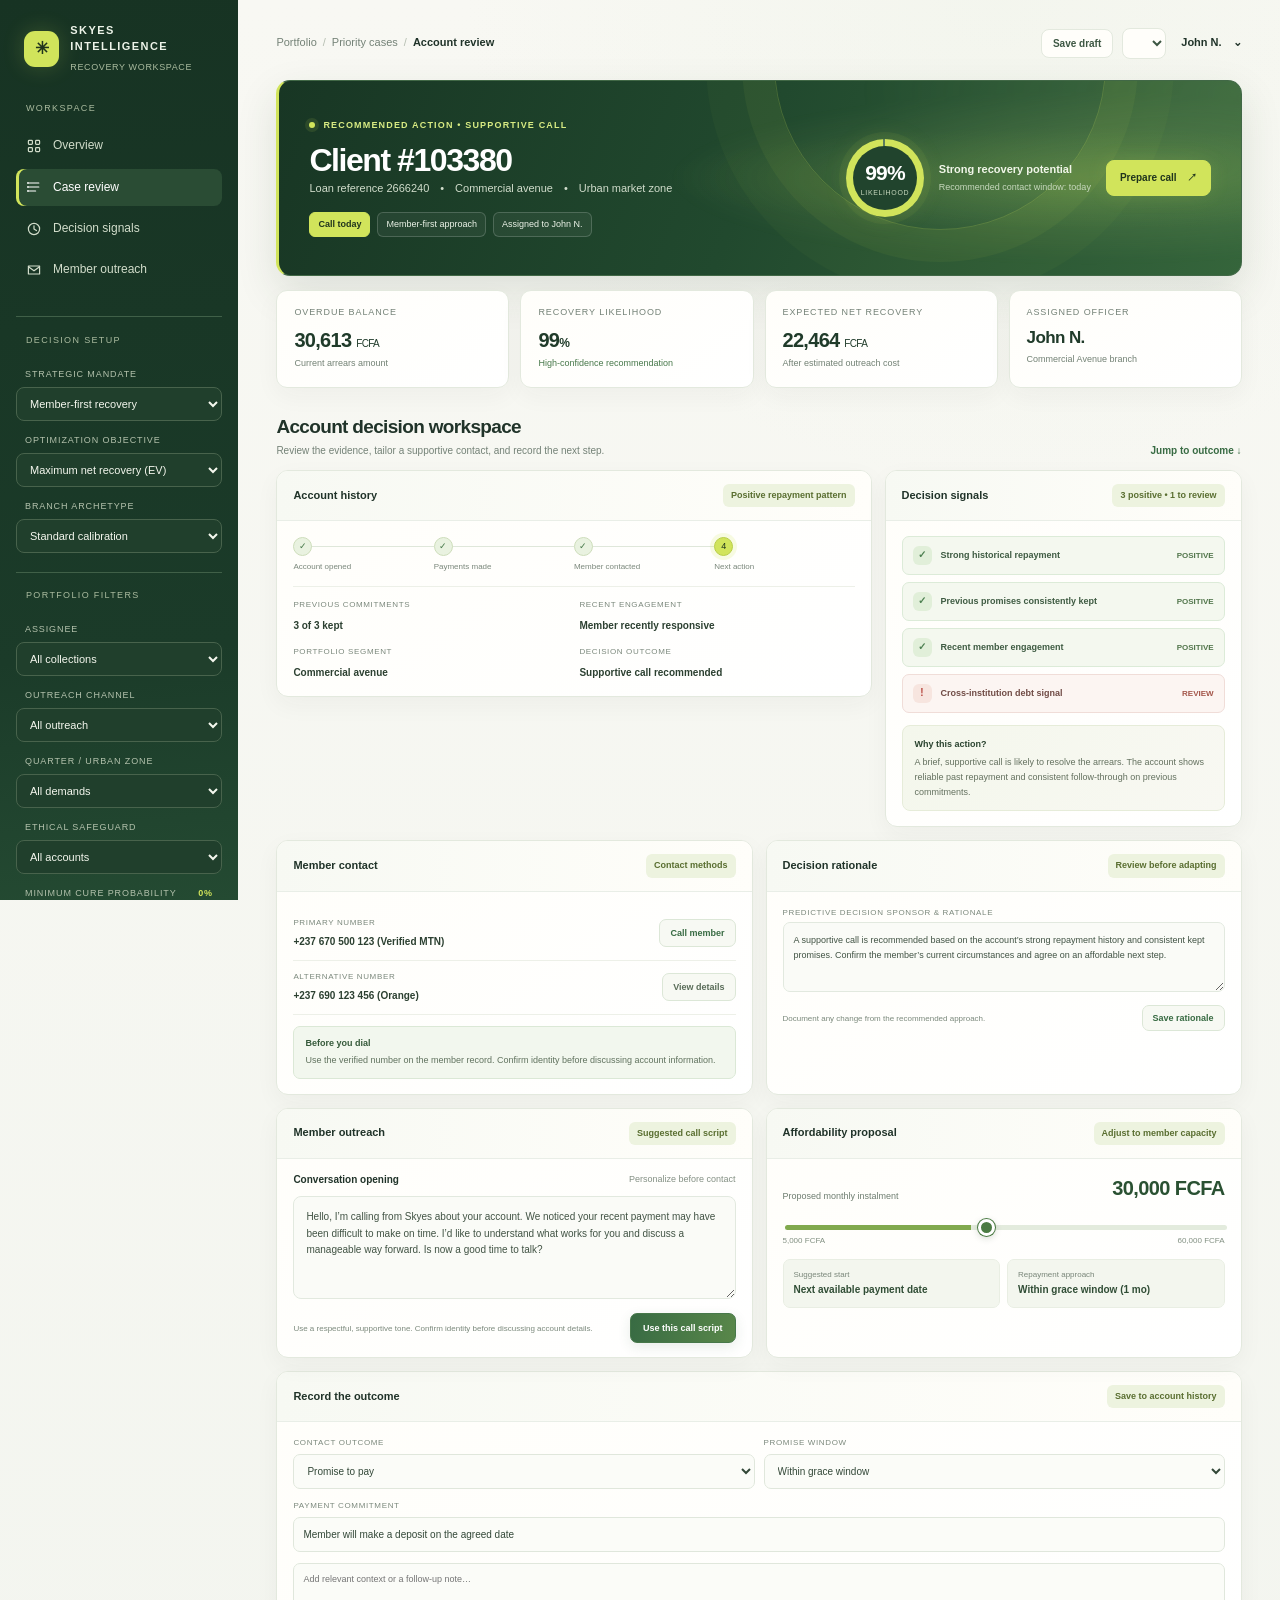
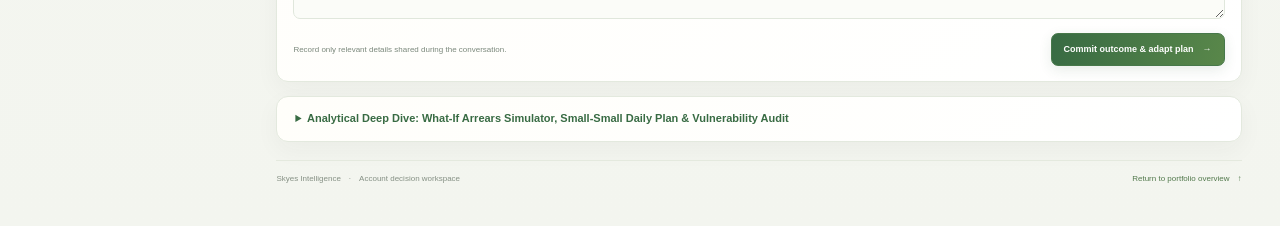
==== commit ff098fe9: "." ====
--- a/ux.html
+++ b/ux.html
@@ -247,6 +247,25 @@
     color: var(--green);
     cursor: pointer;
     outline: none;
+}
+
+
+aside {
+    overflow-y: auto !important;
+    overflow-x: hidden !important;
+    scrollbar-width: none !important;
+    -ms-overflow-style: none !important;
+}
+aside::-webkit-scrollbar {
+    display: none !important;
+    width: 0 !important;
+    height: 0 !important;
+}
+#top-account-select {
+    max-width: 230px !important;
+    white-space: nowrap !important;
+    text-overflow: ellipsis !important;
+    overflow: hidden !important;
 }
 
 </style>
@@ -904,7 +923,7 @@
 
             <div style="margin-top:16px;">
                 <div style="font-size:11px; font-weight:700; margin-bottom:6px;">Diaspora Family Sponsor Remote Settlement Notice</div>
-                <textarea class="decision-note" style="min-height:90px;" readonly>Official Credit Union Notice: Dear family member, account #103380 (Loan #2666240) in Bamenda has an overdue balance of 30,613 FCFA. You may settle remotely via WorldRemit / TapTap Send or MTN MoMo counter: Till 705001. Officer: John N.</textarea>
+                <textarea class="decision-note" id="diaspora-notice" style="min-height:90px;" readonly>Official Credit Union Notice: Dear family member, account #103380 (Loan #2666240) in Bamenda has an overdue balance of 30,613 FCFA. You may settle remotely via WorldRemit / TapTap Send or MTN MoMo counter: Till 705001. Officer: John N.</textarea>
             </div>
         </div>
     </div>
@@ -917,22 +936,22 @@
                     <div style="font-size:9px; color:var(--muted); text-transform:uppercase;">Official Field Contact Docket &bull; Mezam Division</div>
                 </div>
                 <div style="text-align:right;">
-                    <div style="font-size:10px; font-weight:700;">DOC-2026-103380</div>
+                    <div style="font-size:10px; font-weight:700;" id="docket-doc-id">DOC-2026-103380</div>
                 </div>
             </div>
 
             <div style="display:grid; grid-template-columns:1fr 1fr; gap:10px; font-size:11px; margin-bottom:16px;">
-                <div>Borrower ID: <b>Client #103380</b></div>
-                <div>Loan Reference: <b>#2666240</b></div>
-                <div>Quarter: <b>Commercial Avenue</b></div>
-                <div>Assigned Officer: <b>John N.</b></div>
-                <div>Overdue Amount: <b style="color:var(--red);">30,613 FCFA</b></div>
+                <div>Borrower ID: <b id="docket-borrower-id">Client #103380</b></div>
+                <div>Loan Reference: <b id="docket-loan-ref">#2666240</b></div>
+                <div>Quarter: <b id="docket-quarter">Commercial Avenue</b></div>
+                <div>Assigned Officer: <b id="docket-officer">John N.</b></div>
+                <div>Overdue Amount: <b style="color:var(--red);" id="docket-amount">30,613 FCFA</b></div>
                 <div>Delinquency Age: <b>15 Days Past Due</b></div>
             </div>
 
             <div style="border-top:1px dashed var(--dark); padding-top:12px; font-size:11px; line-height:1.6;">
                 <strong>MEMBER REPAYMENT PLEDGE COMMITMENT:</strong><br>
-                I, member of account #103380, acknowledge the balance of 30,613 FCFA and agree to settle on or before ____ / ____ / 2026.
+                <span id="docket-pledge-text">I, member of account #103380, acknowledge the balance of 30,613 FCFA and agree to settle on or before ____ / ____ / 2026.</span>
             </div>
 
             <div style="display:grid; grid-template-columns:1fr 1fr 1fr; gap:16px; margin-top:20px; font-size:9px; text-align:center;">
@@ -1023,60 +1042,99 @@
     accountsData.slice(0, 50).forEach(a => {
         const opt = document.createElement('option');
         opt.value = a.id;
-        opt.textContent = `Client #${a.id} - ${a.quarter}`;
+        const qtrShort = a.quarter.split('/')[0].trim(); opt.textContent = `Client #${a.id} (${qtrShort})`;
         if (a.id === currentAccount.id) opt.selected = true;
         sel.appendChild(opt);
     });
 }
 
 // Load Account into Case Review UI
+function updateOutreachTab(acc) {
+    const roundedOverdue = Math.round(acc.overdue);
+    const overdueFmt = roundedOverdue.toLocaleString();
+
+    // USSD codes (Outreach tab — also updated in case-review view)
+    const mtnEl = document.getElementById('momo-code-mtn');
+    const orgEl = document.getElementById('momo-code-orange');
+    if (mtnEl) mtnEl.textContent = `*126*9*705001*${roundedOverdue}#`;
+    if (orgEl) orgEl.textContent = `*150*1*705001*${roundedOverdue}#`;
+
+    // Diaspora family notice
+    const diasporaEl = document.getElementById('diaspora-notice');
+    if (diasporaEl) {
+        diasporaEl.value = `Official Credit Union Notice: Dear family member, account #${acc.id} (Loan #${acc.loan}) in Bamenda has an overdue balance of ${overdueFmt} FCFA. You may settle remotely via WorldRemit / TapTap Send or MTN MoMo counter: Till 705001. Officer: ${acc.officer}.`;
+    }
+
+    // Field docket slip
+    const docketDocEl = document.getElementById('docket-doc-id');
+    if (docketDocEl) docketDocEl.textContent = `DOC-2026-${acc.id}`;
+    const docketBorrEl = document.getElementById('docket-borrower-id');
+    if (docketBorrEl) docketBorrEl.textContent = `Client #${acc.id}`;
+    const docketLoanEl = document.getElementById('docket-loan-ref');
+    if (docketLoanEl) docketLoanEl.textContent = `#${acc.loan}`;
+    const docketQtrEl = document.getElementById('docket-quarter');
+    if (docketQtrEl) docketQtrEl.textContent = acc.quarter.split(' /')[0];
+    const docketOfficerEl = document.getElementById('docket-officer');
+    if (docketOfficerEl) docketOfficerEl.textContent = acc.officer;
+    const docketAmtEl = document.getElementById('docket-amount');
+    if (docketAmtEl) docketAmtEl.textContent = `${overdueFmt} FCFA`;
+    const docketPledgeEl = document.getElementById('docket-pledge-text');
+    if (docketPledgeEl) docketPledgeEl.textContent = `I, member of account #${acc.id}, acknowledge the balance of ${overdueFmt} FCFA and agree to settle on or before ____ / ____ / 2026.`;
+}
+
 function loadAccount(accId) {
     const acc = accountsData.find(a => a.id == accId);
     if (!acc) return;
     currentAccount = acc;
 
-    // Update Hero
+    const pct = Math.round(acc.prob * 100);
+    const roundedOverdue = Math.round(acc.overdue);
+
+    // ── Hero Card ──────────────────────────────────────────────────────────
     document.getElementById('hero-client-id').textContent = `Client #${acc.id}`;
     document.getElementById('hero-subline').textContent = `Loan reference ${acc.loan}　·　${acc.quarter}　·　Urban market zone`;
-    document.getElementById('hero-tag-officer').textContent = `Assigned to ${acc.officer}`;
-
-    const pct = Math.round(acc.prob * 100);
+    const heroTagEl = document.getElementById('hero-tag-officer');
+    if (heroTagEl) heroTagEl.textContent = `Assigned to ${acc.officer}`;
     document.getElementById('hero-score-val').textContent = `${pct}%`;
     document.getElementById('hero-score-ring').style.background = `conic-gradient(var(--citron) 0 ${pct}%, #ffffff32 ${pct}% 100%)`;
 
-    // Update Metrics
-    document.getElementById('metric-overdue').textContent = Math.round(acc.overdue).toLocaleString();
+    // ── Metric Cards ────────────────────────────────────────────────────────
+    document.getElementById('metric-overdue').textContent = roundedOverdue.toLocaleString();
     document.getElementById('metric-prob').textContent = pct;
     document.getElementById('metric-net').textContent = Math.round(acc.net).toLocaleString();
     document.getElementById('metric-officer').textContent = acc.officer;
-    document.getElementById('metric-branch').textContent = `${acc.quarter} branch`;
-
-    // Case data
-    document.getElementById('card-segment').textContent = acc.quarter;
-
-    // Call Script & Affordability
-    document.getElementById('call-script-box').value = acc.script || `Hello, I'm calling from Skyes about your account #${acc.id}...`;
+    document.getElementById('metric-branch').textContent = acc.quarter.split(' /')[0] + ' branch';
+
+    // ── Case Data ───────────────────────────────────────────────────────────
+    document.getElementById('card-segment').textContent = acc.quarter.split(' /')[0];
+
+    // ── Call Script & Affordability Slider ──────────────────────────────────
+    const scriptBox = document.getElementById('call-script-box');
+    if (scriptBox) scriptBox.value = acc.script || `Hello, this is your Credit Union calling about account #${acc.id}. Your instalment of ${roundedOverdue.toLocaleString()} FCFA is due. Please contact us to arrange payment.`;
     const defaultInstalment = Math.min(60000, Math.max(5000, Math.round(acc.overdue / 3 / 1000) * 1000));
     const slider = document.getElementById('afford-slider');
-    slider.value = defaultInstalment;
-    updateAffordability(defaultInstalment);
-
-    // USSD codes
-    const roundedOverdue = Math.round(acc.overdue);
-    document.getElementById('momo-code-mtn').textContent = `*126*9*705001*${roundedOverdue}#`;
-    document.getElementById('momo-code-orange').textContent = `*150*1*705001*${roundedOverdue}#`;
-
-    // What if values
-    document.getElementById('whatif-amt').value = roundedOverdue;
-    document.getElementById('whatif-amt-txt').textContent = `${roundedOverdue.toLocaleString()} FCFA`;
-    document.getElementById('whatif-res').textContent = `${(acc.prob * 100).toFixed(1)}%`;
-
-    // Daily plan
-    const daily = Math.round(acc.overdue / 22);
-    document.getElementById('daily-target').textContent = `${daily.toLocaleString()} FCFA / day`;
-    document.getElementById('vuln-pill').textContent = (acc.vulnerable || acc.age >= 60) ? 'Senior / Hardship Shield' : 'Standard Profile';
-    document.getElementById('vuln-pill').style.background = (acc.vulnerable || acc.age >= 60) ? '#fdf4e6' : '#edf3df';
-    document.getElementById('vuln-pill').style.color = (acc.vulnerable || acc.age >= 60) ? '#965b12' : '#596e30';
+    if (slider) { slider.value = defaultInstalment; updateAffordability(defaultInstalment); }
+
+    // ── Outreach Tab (USSD + Docket + Diaspora) ─────────────────────────────
+    updateOutreachTab(acc);
+
+    // ── What-If Simulator ───────────────────────────────────────────────────
+    const wamt = document.getElementById('whatif-amt');
+    if (wamt) { wamt.value = roundedOverdue;
+        document.getElementById('whatif-amt-txt').textContent = `${roundedOverdue.toLocaleString()} FCFA`;
+        document.getElementById('whatif-res').textContent = `${(acc.prob * 100).toFixed(1)}%`;
+    }
+
+    // ── Small-Small Daily Plan ──────────────────────────────────────────────
+    const dailyEl = document.getElementById('daily-target');
+    if (dailyEl) dailyEl.textContent = `${Math.round(acc.overdue / 22).toLocaleString()} FCFA / day`;
+    const vp = document.getElementById('vuln-pill');
+    if (vp) {
+        const isVuln = acc.vulnerable || acc.age >= 60;
+        vp.textContent = isVuln ? 'Senior / Hardship Shield' : 'Standard Profile';
+        vp.style.background = isVuln ? '#fdf4e6' : '#edf3df';
+        vp.style.color = isVuln ? '#965b12' : '#596e30';
+    }
 }
 
 // Tab Switcher
@@ -1171,7 +1229,7 @@
     filtered.slice(0, 50).forEach(a => {
         const opt = document.createElement('option');
         opt.value = a.id;
-        opt.textContent = `Client #${a.id} - ${a.quarter}`;
+        const qtrShort = a.quarter.split('/')[0].trim(); opt.textContent = `Client #${a.id} (${qtrShort})`;
         if (a.id === currentAccount.id) opt.selected = true;
         sel.appendChild(opt);
     });
@@ -1243,10 +1301,224 @@
     document.getElementById('cobac-prov').innerHTML = `${saved.toLocaleString()} <small style="font-size:9px;">FCFA</small>`;
 }
 
-// Initialize
-initAccountsDropdown();
-loadAccount(103380);
+<!-- Floating Skye8 AI Text Chatbot Widget -->
+<style>
+  #skye8-chat-widget-toggle {
+    position: fixed;
+    bottom: 24px;
+    right: 24px;
+    background: #0f382c;
+    color: #ccf381;
+    border: 2px solid #ccf381;
+    border-radius: 30px;
+    padding: 12px 20px;
+    font-family: inherit;
+    font-weight: 700;
+    font-size: 13px;
+    cursor: pointer;
+    box-shadow: 0 8px 24px rgba(0,0,0,0.3);
+    z-index: 999999;
+    display: flex;
+    align-items: center;
+    gap: 8px;
+    transition: transform 0.2s ease, background 0.2s ease;
+  }
+  #skye8-chat-widget-toggle:hover {
+    transform: scale(1.05);
+    background: #14493a;
+  }
+  #skye8-chat-panel {
+    position: fixed;
+    bottom: 80px;
+    right: 24px;
+    width: 380px;
+    height: 520px;
+    background: #0b201a;
+    border: 1px solid rgba(204, 243, 129, 0.3);
+    border-radius: 16px;
+    box-shadow: 0 12px 36px rgba(0,0,0,0.5);
+    z-index: 999999;
+    display: none;
+    flex-direction: column;
+    overflow: hidden;
+    font-family: system-ui, -apple-system, sans-serif;
+  }
+  .chat-header {
+    background: #0f382c;
+    padding: 14px 16px;
+    color: #ffffff;
+    display: flex;
+    justify-content: space-between;
+    align-items: center;
+    border-bottom: 1px solid rgba(255,255,255,0.1);
+  }
+  .chat-header h4 {
+    margin: 0;
+    font-size: 14px;
+    color: #ccf381;
+    display: flex;
+    align-items: center;
+    gap: 6px;
+  }
+  .chat-close-btn {
+    background: none;
+    border: none;
+    color: #aaa;
+    font-size: 18px;
+    cursor: pointer;
+  }
+  .chat-messages {
+    flex: 1;
+    padding: 14px;
+    overflow-y: auto;
+    display: flex;
+    flex-direction: column;
+    gap: 10px;
+    background: #071511;
+  }
+  .chat-msg {
+    max-width: 85%;
+    padding: 10px 14px;
+    border-radius: 12px;
+    font-size: 12px;
+    line-height: 1.4;
+  }
+  .chat-msg.bot {
+    background: #0f382c;
+    color: #e0e0e0;
+    align-self: flex-start;
+    border: 1px solid rgba(204, 243, 129, 0.2);
+  }
+  .chat-msg.user {
+    background: #ccf381;
+    color: #0b201a;
+    align-self: flex-end;
+    font-weight: 600;
+  }
+  .chat-input-area {
+    padding: 10px;
+    background: #0b201a;
+    border-top: 1px solid rgba(255,255,255,0.1);
+    display: flex;
+    gap: 8px;
+  }
+  .chat-input-area input {
+    flex: 1;
+    background: #143329;
+    border: 1px solid rgba(204, 243, 129, 0.3);
+    border-radius: 20px;
+    padding: 8px 14px;
+    color: #fff;
+    font-size: 12px;
+    outline: none;
+  }
+  .chat-input-area button {
+    background: #ccf381;
+    color: #0b201a;
+    border: none;
+    border-radius: 50%;
+    width: 34px;
+    height: 34px;
+    font-weight: 700;
+    cursor: pointer;
+  }
+</style>
+
+<button id="skye8-chat-widget-toggle" onclick="toggleChatPanel()">
+  <span>💬</span> <span>Skye8 AI Assistant</span>
+</button>
+
+<div id="skye8-chat-panel">
+  <div class="chat-header">
+    <h4>✳ Skye8 AI Assistant (Text & Speech)</h4>
+    <button class="chat-close-btn" onclick="toggleChatPanel()">&times;</button>
+  </div>
+  <div class="chat-messages" id="chat-msg-container">
+    <div class="chat-msg bot">
+      <b>Salute Officer!</b> I am your Skye8 AI Assistant. You can type any question or command here:
+      <ul style="margin:6px 0 0 14px; padding:0; font-size:11px;">
+        <li><i>"Who should I call today?"</i></li>
+        <li><i>"How much money can we recover?"</i></li>
+        <li><i>"Check Client 103380"</i></li>
+        <li><i>"COBAC capital report"</i></li>
+      </ul>
+    </div>
+  </div>
+  <div class="chat-input-area">
+    <input type="text" id="chat-user-input" placeholder="Type a message or query..." onkeypress="handleChatKeyPress(event)" />
+    <button onclick="sendChatMessage()">➔</button>
+  </div>
+</div>
+
+<script>
+function toggleChatPanel() {
+  const panel = document.getElementById('skye8-chat-panel');
+  if (panel.style.display === 'flex') {
+    panel.style.display = 'none';
+  } else {
+    panel.style.display = 'flex';
+    document.getElementById('chat-user-input').focus();
+  }
+}
+
+function handleChatKeyPress(e) {
+  if (e.key === 'Enter') sendChatMessage();
+}
+
+async function sendChatMessage() {
+  const input = document.getElementById('chat-user-input');
+  const text = input.value.trim();
+  if (!text) return;
+  
+  // Append user message
+  const msgContainer = document.getElementById('chat-msg-container');
+  const userDiv = document.createElement('div');
+  userDiv.className = 'chat-msg user';
+  userDiv.textContent = text;
+  msgContainer.appendChild(userDiv);
+  input.value = '';
+  msgContainer.scrollTop = msgContainer.scrollHeight;
+
+  // Add bot loading indicator
+  const loadingDiv = document.createElement('div');
+  loadingDiv.className = 'chat-msg bot';
+  loadingDiv.textContent = 'Thinking...';
+  msgContainer.appendChild(loadingDiv);
+  msgContainer.scrollTop = msgContainer.scrollHeight;
+
+  try {
+    const res = await fetch('http://localhost:8080/api/v1/voice-bot/query', {
+      method: 'POST',
+      headers: { 'Content-Type': 'application/json' },
+      body: JSON.stringify({ query: text })
+    });
+    if (res.ok) {
+      const data = await res.json();
+      loadingDiv.innerHTML = `<b>${data.intent.replace(/_/g, ' ')}</b><br/>${data.spoken_response}<br/><br/><i style="color:#ccf381;">${data.pidgin_response}</i>`;
+    } else {
+      loadingDiv.textContent = processLocalFallbackQuery(text);
+    }
+  } catch (err) {
+    loadingDiv.innerHTML = processLocalFallbackQuery(text);
+  }
+  msgContainer.scrollTop = msgContainer.scrollHeight;
+}
+
+function processLocalFallbackQuery(query) {
+  const q = query.toLowerCase();
+  if (q.includes('call') || q.includes('who') || q.includes('top')) {
+    const top3 = accountsData.slice(0, 3).map(a => `Client #${a.id} (${Math.round(a.overdue).toLocaleString()} FCFA)`).join(', ');
+    return `<b>TOP PRIORITY ACCOUNTS:</b><br/>Your top priority accounts today are: ${top3}.`;
+  } else if (q.includes('money') || q.includes('recover') || q.includes('cash')) {
+    return `<b>EXPECTED RECOVERY:</b><br/>Expected recoverable cash across weekly book: <b>5,465,544 FCFA</b> (+2.16M FCFA lift).`;
+  } else if (q.includes('103380') || q.includes('client') || q.includes('account')) {
+    return `<b>CLIENT #103380:</b><br/>Overdue: 75,000 FCFA | Recovery Prob: 88.0% | Recommended: SMS / CALL | Status: Senior Hardship Screen Shielded.`;
+  } else {
+    return `<b>SKYE8 AI ASSISTANT:</b><br/>I can help you rank accounts, check recovery totals, send MoMo prompts, and generate Pidgin scripts.`;
+  }
+}
 </script>
 
 </body>
 </html>
+
